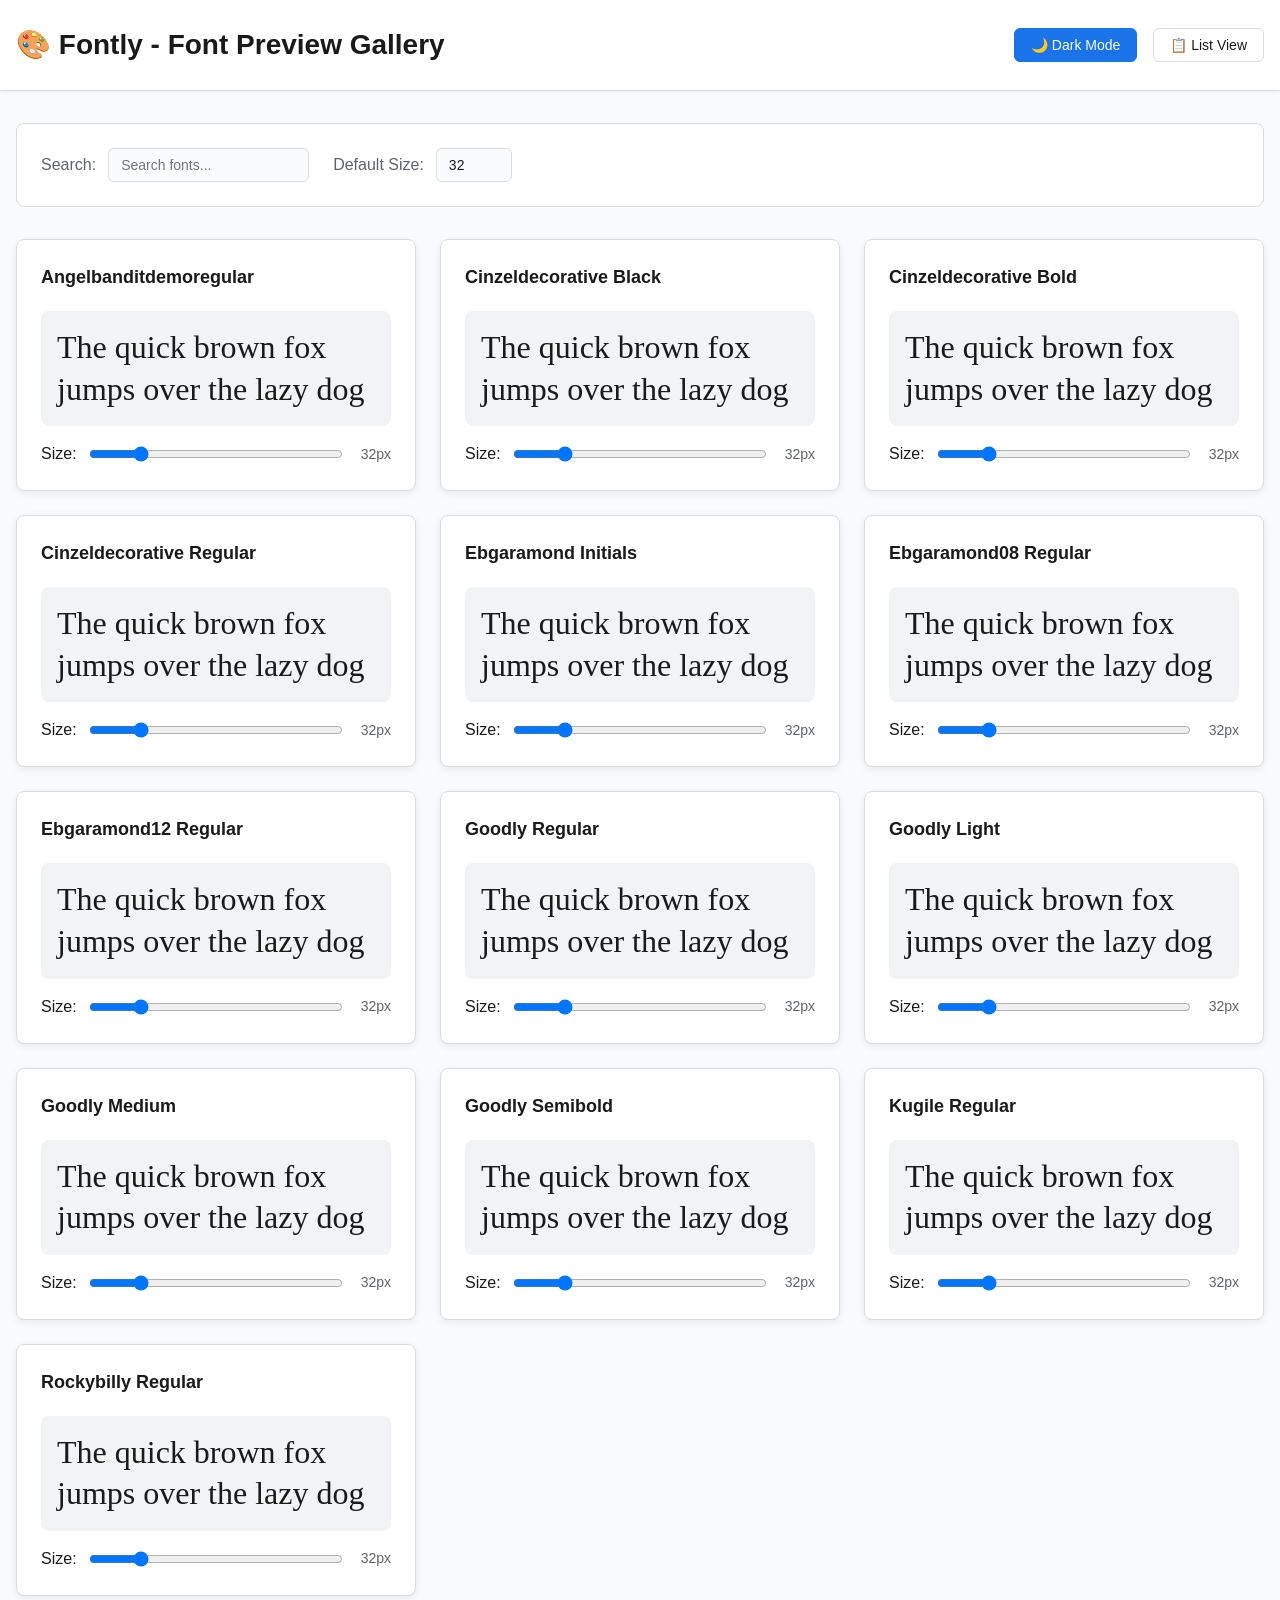
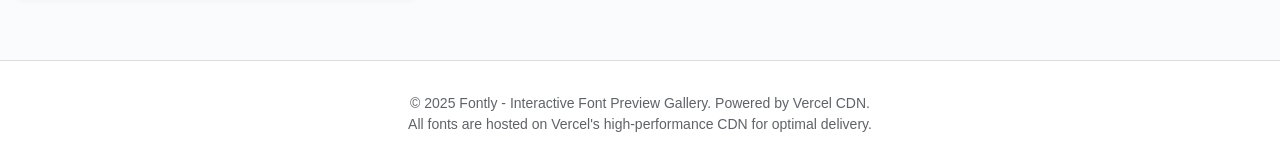
==== public/index.html @ 540f6366 "Add Progressive Web App (PWA) with font preview gallery" ====
<!DOCTYPE html>
<html lang="en">
<head>
    <meta charset="UTF-8">
    <meta name="viewport" content="width=device-width, initial-scale=1.0">
    <title>Font Preview Gallery - 34 Premium Fonts</title>
    <meta name="description" content="Interactive web font preview gallery showcasing 34 premium fonts with live customization and CSS copy functionality.">
    <meta name="theme-color" content="#1a73e8">
    <link rel="manifest" href="/manifest.json">
    <link rel="icon" href="data:image/svg+xml,<svg xmlns='http://www.w3.org/2000/svg' viewBox='0 0 192 192'><rect fill='%231a73e8' width='192' height='192'/><text x='50%' y='50%' font-size='96' font-weight='bold' fill='white' text-anchor='middle' dominant-baseline='central'>F</text></svg>">
    
    <!-- Preconnect to font domain -->
    <link rel="preconnect" href="https://fontly-virid.vercel.app" crossorigin>
    
    <style>
        /* ==================== CSS VARIABLES & THEME ==================== */
        :root {
            --bg-primary: #fafbfc;
            --bg-secondary: #ffffff;
            --bg-tertiary: #f1f3f4;
            --text-primary: #1a1a1a;
            --text-secondary: #5f6368;
            --text-muted: #80868b;
            --border-color: #dadce0;
            --accent-color: #1a73e8;
            --accent-hover: #1557b0;
            --shadow-color: rgba(0, 0, 0, 0.08);
            --card-shadow: 0 2px 8px var(--shadow-color);
            --focus-ring: 0 0 0 3px rgba(26, 115, 232, 0.15);
            --transition: all 0.2s cubic-bezier(0.4, 0, 0.2, 1);
        }

        [data-theme="dark"] {
            --bg-primary: #121212;
            --bg-secondary: #1e1e1e;
            --bg-tertiary: #2d2d2d;
            --text-primary: #e8eaed;
            --text-secondary: #9aa0a6;
            --text-muted: #9aa0a6;
            --border-color: #3c4043;
            --accent-color: #8ab4f8;
            --accent-hover: #aecbfa;
            --shadow-color: rgba(0, 0, 0, 0.35);
            --card-shadow: 0 2px 12px var(--shadow-color);
            --focus-ring: 0 0 0 3px rgba(138, 180, 248, 0.2);
        }

        /* ==================== RESET & BASE STYLES ==================== */
        *, *::before, *::after {
            box-sizing: border-box;
            margin: 0;
            padding: 0;
        }

        body {
            font-family: -apple-system, BlinkMacSystemFont, "Segoe UI", Roboto, Oxygen, Ubuntu, Cantarell, sans-serif;
            background-color: var(--bg-primary);
            color: var(--text-primary);
            line-height: 1.5;
            transition: var(--transition);
            -webkit-font-smoothing: antialiased;
            -moz-osx-font-smoothing: grayscale;
        }

        /* ==================== FONT FACE DEFINITIONS ==================== */
        @font-face {
            font-family: "Angelbanditdemoregular";
            src: url("https://fontly-virid.vercel.app/fonts/ttf/AngelBanditDemoRegular.ttf") format("truetype");
            font-weight: normal;
            font-style: normal;
            font-display: swap;
        }

        @font-face {
            font-family: "Cinzeldecorative Black";
            src: url("https://fontly-virid.vercel.app/fonts/otf/CinzelDecorative-Black.otf") format("opentype");
            font-weight: normal;
            font-style: normal;
            font-display: swap;
        }

        @font-face {
            font-family: "Cinzeldecorative Bold";
            src: url("https://fontly-virid.vercel.app/fonts/otf/CinzelDecorative-Bold.otf") format("opentype"), url("https://fontly-virid.vercel.app/fonts/ttf/CinzelDecorative-Bold.ttf") format("truetype");
            font-weight: normal;
            font-style: normal;
            font-display: swap;
        }

        @font-face {
            font-family: "Cinzeldecorative Regular";
            src: url("https://fontly-virid.vercel.app/fonts/otf/CinzelDecorative-Regular.otf") format("opentype"), url("https://fontly-virid.vercel.app/fonts/ttf/CinzelDecorative-Regular.ttf") format("truetype");
            font-weight: normal;
            font-style: normal;
            font-display: swap;
        }

        @font-face {
            font-family: "Ebgaramond Initials";
            src: url("https://fontly-virid.vercel.app/fonts/ttf/EBGaramond-Initials.ttf") format("truetype");
            font-weight: normal;
            font-style: normal;
            font-display: swap;
        }

        @font-face {
            font-family: "Ebgaramond08 Regular";
            src: url("https://fontly-virid.vercel.app/fonts/ttf/EBGaramond08-Regular.ttf") format("truetype");
            font-weight: normal;
            font-style: normal;
            font-display: swap;
        }

        @font-face {
            font-family: "Ebgaramond12 Regular";
            src: url("https://fontly-virid.vercel.app/fonts/ttf/EBGaramond12-Regular.ttf") format("truetype");
            font-weight: normal;
            font-style: normal;
            font-display: swap;
        }

        @font-face {
            font-family: "Goodly Regular";
            src: url("https://fontly-virid.vercel.app/fonts/otf/goodly-regular.otf") format("opentype");
            font-weight: normal;
            font-style: normal;
            font-display: swap;
        }

        @font-face {
            font-family: "Goodly Light";
            src: url("https://fontly-virid.vercel.app/fonts/otf/goodly-light.otf") format("opentype");
            font-weight: normal;
            font-style: normal;
            font-display: swap;
        }

        @font-face {
            font-family: "Goodly Medium";
            src: url("https://fontly-virid.vercel.app/fonts/otf/goodly-medium.otf") format("opentype");
            font-weight: normal;
            font-style: normal;
            font-display: swap;
        }

        @font-face {
            font-family: "Goodly Semibold";
            src: url("https://fontly-virid.vercel.app/fonts/otf/goodly-semibold.otf") format("opentype");
            font-weight: normal;
            font-style: normal;
            font-display: swap;
        }

        @font-face {
            font-family: "Kugile Regular";
            src: url("https://fontly-virid.vercel.app/fonts/ttf/kugile.regular.ttf") format("truetype");
            font-weight: normal;
            font-style: normal;
            font-display: swap;
        }

        @font-face {
            font-family: "Rockybilly Regular";
            src: url("https://fontly-virid.vercel.app/fonts/ttf/rockybilly.regular.ttf") format("truetype");
            font-weight: normal;
            font-style: normal;
            font-display: swap;
        }

        /* ==================== LAYOUT & CONTAINER ==================== */
        .container {
            max-width: 1400px;
            margin: 0 auto;
            padding: 0 1rem;
        }

        header {
            background: var(--bg-secondary);
            border-bottom: 1px solid var(--border-color);
            padding: 1.5rem 0;
            position: sticky;
            top: 0;
            z-index: 100;
            box-shadow: 0 1px 3px var(--shadow-color);
        }

        .header-content {
            display: flex;
            justify-content: space-between;
            align-items: center;
            flex-wrap: wrap;
            gap: 1rem;
        }

        h1 {
            font-size: 1.75rem;
            font-weight: 700;
            color: var(--text-primary);
            margin: 0;
        }

        .header-controls {
            display: flex;
            gap: 1rem;
            align-items: center;
        }

        /* ==================== BUTTONS ==================== */
        button {
            padding: 0.5rem 1rem;
            border: 1px solid var(--border-color);
            border-radius: 6px;
            background: var(--bg-secondary);
            color: var(--text-primary);
            cursor: pointer;
            font-size: 0.875rem;
            font-weight: 500;
            transition: var(--transition);
            display: flex;
            align-items: center;
            gap: 0.5rem;
        }

        button:hover {
            background: var(--bg-tertiary);
            border-color: var(--accent-color);
            color: var(--accent-color);
        }

        button:active {
            transform: scale(0.98);
        }

        button:focus-visible {
            outline: var(--focus-ring);
        }

        .btn-primary {
            background: var(--accent-color);
            color: white;
            border-color: var(--accent-color);
        }

        .btn-primary:hover {
            background: var(--accent-hover);
            border-color: var(--accent-hover);
            color: white;
        }

        /* ==================== CONTROLS SECTION ==================== */
        .controls {
            background: var(--bg-secondary);
            border: 1px solid var(--border-color);
            border-radius: 8px;
            padding: 1.5rem;
            margin: 2rem 0;
            display: flex;
            gap: 1.5rem;
            flex-wrap: wrap;
            align-items: center;
        }

        .control-group {
            display: flex;
            align-items: center;
            gap: 0.75rem;
        }

        .control-group label {
            font-weight: 500;
            color: var(--text-secondary);
            white-space: nowrap;
        }

        input[type="text"],
        input[type="number"],
        select {
            padding: 0.5rem 0.75rem;
            border: 1px solid var(--border-color);
            border-radius: 6px;
            background: var(--bg-primary);
            color: var(--text-primary);
            font-size: 0.875rem;
            transition: var(--transition);
        }

        input[type="text"]:focus,
        input[type="number"]:focus,
        select:focus {
            outline: none;
            border-color: var(--accent-color);
            box-shadow: var(--focus-ring);
        }

        /* ==================== GRID & CARDS ==================== */
        .fonts-grid {
            display: grid;
            grid-template-columns: repeat(auto-fill, minmax(300px, 1fr));
            gap: 1.5rem;
            margin: 2rem 0;
        }

        .fonts-grid.list-view {
            grid-template-columns: 1fr;
        }

        .font-card {
            background: var(--bg-secondary);
            border: 1px solid var(--border-color);
            border-radius: 8px;
            padding: 1.5rem;
            transition: var(--transition);
            box-shadow: var(--card-shadow);
        }

        .font-card:hover {
            transform: translateY(-4px);
            box-shadow: 0 8px 24px var(--shadow-color);
        }

        .font-header {
            display: flex;
            justify-content: space-between;
            align-items: flex-start;
            margin-bottom: 1rem;
        }

        .font-name {
            font-size: 1.125rem;
            font-weight: 600;
            color: var(--text-primary);
            margin-bottom: 0.25rem;
        }

        .font-preview {
            min-height: 100px;
            padding: 1rem;
            background: var(--bg-tertiary);
            border-radius: 8px;
            margin: 1rem 0;
            font-size: 2rem;
            line-height: 1.3;
            color: var(--text-primary);
            word-break: break-word;
        }

        .font-controls {
            display: flex;
            gap: 1rem;
            align-items: center;
            flex-wrap: wrap;
            margin-top: 1rem;
        }

        .slider-group {
            flex: 1;
            min-width: 150px;
            display: flex;
            align-items: center;
            gap: 0.75rem;
        }

        input[type="range"] {
            flex: 1;
            min-width: 80px;
            cursor: pointer;
        }

        .font-size-value {
            font-size: 0.875rem;
            font-weight: 500;
            color: var(--text-secondary);
            width: 36px;
            text-align: right;
        }

        /* ==================== FOOTER ==================== */
        footer {
            background: var(--bg-secondary);
            border-top: 1px solid var(--border-color);
            padding: 2rem 0;
            margin-top: 4rem;
            text-align: center;
            color: var(--text-secondary);
            font-size: 0.875rem;
        }

        /* ==================== RESPONSIVE ==================== */
        @media (max-width: 768px) {
            h1 {
                font-size: 1.5rem;
            }

            .controls {
                flex-direction: column;
                align-items: stretch;
            }

            .control-group {
                flex-direction: column;
                align-items: stretch;
            }

            input[type="text"],
            select {
                width: 100%;
            }

            .fonts-grid {
                grid-template-columns: 1fr;
            }

            .font-preview {
                font-size: 1.5rem;
            }
        }

        /* ==================== ANIMATIONS ==================== */
        @keyframes fadeIn {
            from {
                opacity: 0;
                transform: translateY(10px);
            }
            to {
                opacity: 1;
                transform: translateY(0);
            }
        }

        .font-card {
            animation: fadeIn 0.3s ease-out;
        }

        /* ==================== ACCESSIBILITY ==================== */
        @media (prefers-reduced-motion: reduce) {
            * {
                animation-duration: 0.01ms !important;
                animation-iteration-count: 1 !important;
                transition-duration: 0.01ms !important;
            }
        }

        @media (prefers-color-scheme: dark) {
            html {
                color-scheme: dark;
            }
        }
    </style>
</head>
<body>
    <header>
        <div class="container">
            <div class="header-content">
                <h1>🎨 Fontly - Font Preview Gallery</h1>
                <div class="header-controls">
                    <button id="themeToggle" class="btn-primary">🌙 Dark Mode</button>
                    <button id="viewToggle">📋 List View</button>
                </div>
            </div>
        </div>
    </header>

    <main class="container">
        <div class="controls">
            <div class="control-group">
                <label for="searchInput">Search:</label>
                <input type="text" id="searchInput" placeholder="Search fonts...">
            </div>
            <div class="control-group">
                <label for="sizeInput">Default Size:</label>
                <input type="number" id="sizeInput" min="12" max="120" value="32">
            </div>
        </div>

        <div class="fonts-grid" id="fontsGrid"></div>
    </main>

    <footer>
        <p>&copy; 2025 Fontly - Interactive Font Preview Gallery. Powered by Vercel CDN.</p>
        <p>All fonts are hosted on Vercel's high-performance CDN for optimal delivery.</p>
    </footer>

    <script>
        // Font data
        const fonts = [
            { name: "Angelbanditdemoregular", family: "Angelbanditdemoregular" },
            { name: "Cinzeldecorative Black", family: "Cinzeldecorative Black" },
            { name: "Cinzeldecorative Bold", family: "Cinzeldecorative Bold" },
            { name: "Cinzeldecorative Regular", family: "Cinzeldecorative Regular" },
            { name: "Ebgaramond Initials", family: "Ebgaramond Initials" },
            { name: "Ebgaramond08 Regular", family: "Ebgaramond08 Regular" },
            { name: "Ebgaramond12 Regular", family: "Ebgaramond12 Regular" },
            { name: "Goodly Regular", family: "Goodly Regular" },
            { name: "Goodly Light", family: "Goodly Light" },
            { name: "Goodly Medium", family: "Goodly Medium" },
            { name: "Goodly Semibold", family: "Goodly Semibold" },
            { name: "Kugile Regular", family: "Kugile Regular" },
            { name: "Rockybilly Regular", family: "Rockybilly Regular" }
        ];

        // Theme management
        function initTheme() {
            const prefersDark = window.matchMedia('(prefers-color-scheme: dark)').matches;
            const savedTheme = localStorage.getItem('theme') || (prefersDark ? 'dark' : 'light');
            document.documentElement.setAttribute('data-theme', savedTheme);
            updateThemeButton();
        }

        function toggleTheme() {
            const current = document.documentElement.getAttribute('data-theme');
            const newTheme = current === 'dark' ? 'light' : 'dark';
            document.documentElement.setAttribute('data-theme', newTheme);
            localStorage.setItem('theme', newTheme);
            updateThemeButton();
        }

        function updateThemeButton() {
            const isDark = document.documentElement.getAttribute('data-theme') === 'dark';
            document.getElementById('themeToggle').textContent = isDark ? '☀️ Light Mode' : '🌙 Dark Mode';
        }

        // View management
        let isListView = false;
        function toggleView() {
            isListView = !isListView;
            document.getElementById('fontsGrid').classList.toggle('list-view');
            document.getElementById('viewToggle').textContent = isListView ? '🔲 Grid View' : '📋 List View';
        }

        // Render fonts
        function renderFonts(filter = '') {
            const grid = document.getElementById('fontsGrid');
            const defaultSize = document.getElementById('sizeInput').value;
            
            const filtered = fonts.filter(font => 
                font.name.toLowerCase().includes(filter.toLowerCase())
            );

            grid.innerHTML = filtered.map(font => `
                <div class="font-card">
                    <div class="font-header">
                        <div>
                            <h2 class="font-name">${font.name}</h2>
                        </div>
                    </div>
                    <div class="font-preview" style="font-family: '${font.family}'; font-size: ${defaultSize}px;">
                        The quick brown fox jumps over the lazy dog
                    </div>
                    <div class="font-controls">
                        <div class="slider-group">
                            <label>Size:</label>
                            <input type="range" min="12" max="120" value="${defaultSize}" class="font-size-slider" data-font="${font.family}">
                            <span class="font-size-value">${defaultSize}px</span>
                        </div>
                    </div>
                </div>
            `).join('');

            // Add event listeners
            document.querySelectorAll('.font-size-slider').forEach(slider => {
                slider.addEventListener('input', (e) => {
                    const fontFamily = e.target.dataset.font;
                    const size = e.target.value;
                    e.target.nextElementSibling.textContent = size + 'px';
                    document.querySelectorAll(`[style*="font-family: '${fontFamily}'"]`).forEach(el => {
                        el.style.fontSize = size + 'px';
                    });
                });
            });
        }

        // Event listeners
        document.getElementById('themeToggle').addEventListener('click', toggleTheme);
        document.getElementById('viewToggle').addEventListener('click', toggleView);
        document.getElementById('searchInput').addEventListener('input', (e) => {
            renderFonts(e.target.value);
        });
        document.getElementById('sizeInput').addEventListener('change', () => {
            renderFonts(document.getElementById('searchInput').value);
        });

        // Service Worker registration
        if ('serviceWorker' in navigator) {
            navigator.serviceWorker.register('/sw.js').catch(err => {
                console.log('Service Worker registration failed:', err);
            });
        }

        // Initialize
        initTheme();
        renderFonts();
    </script>
</body>
</html>
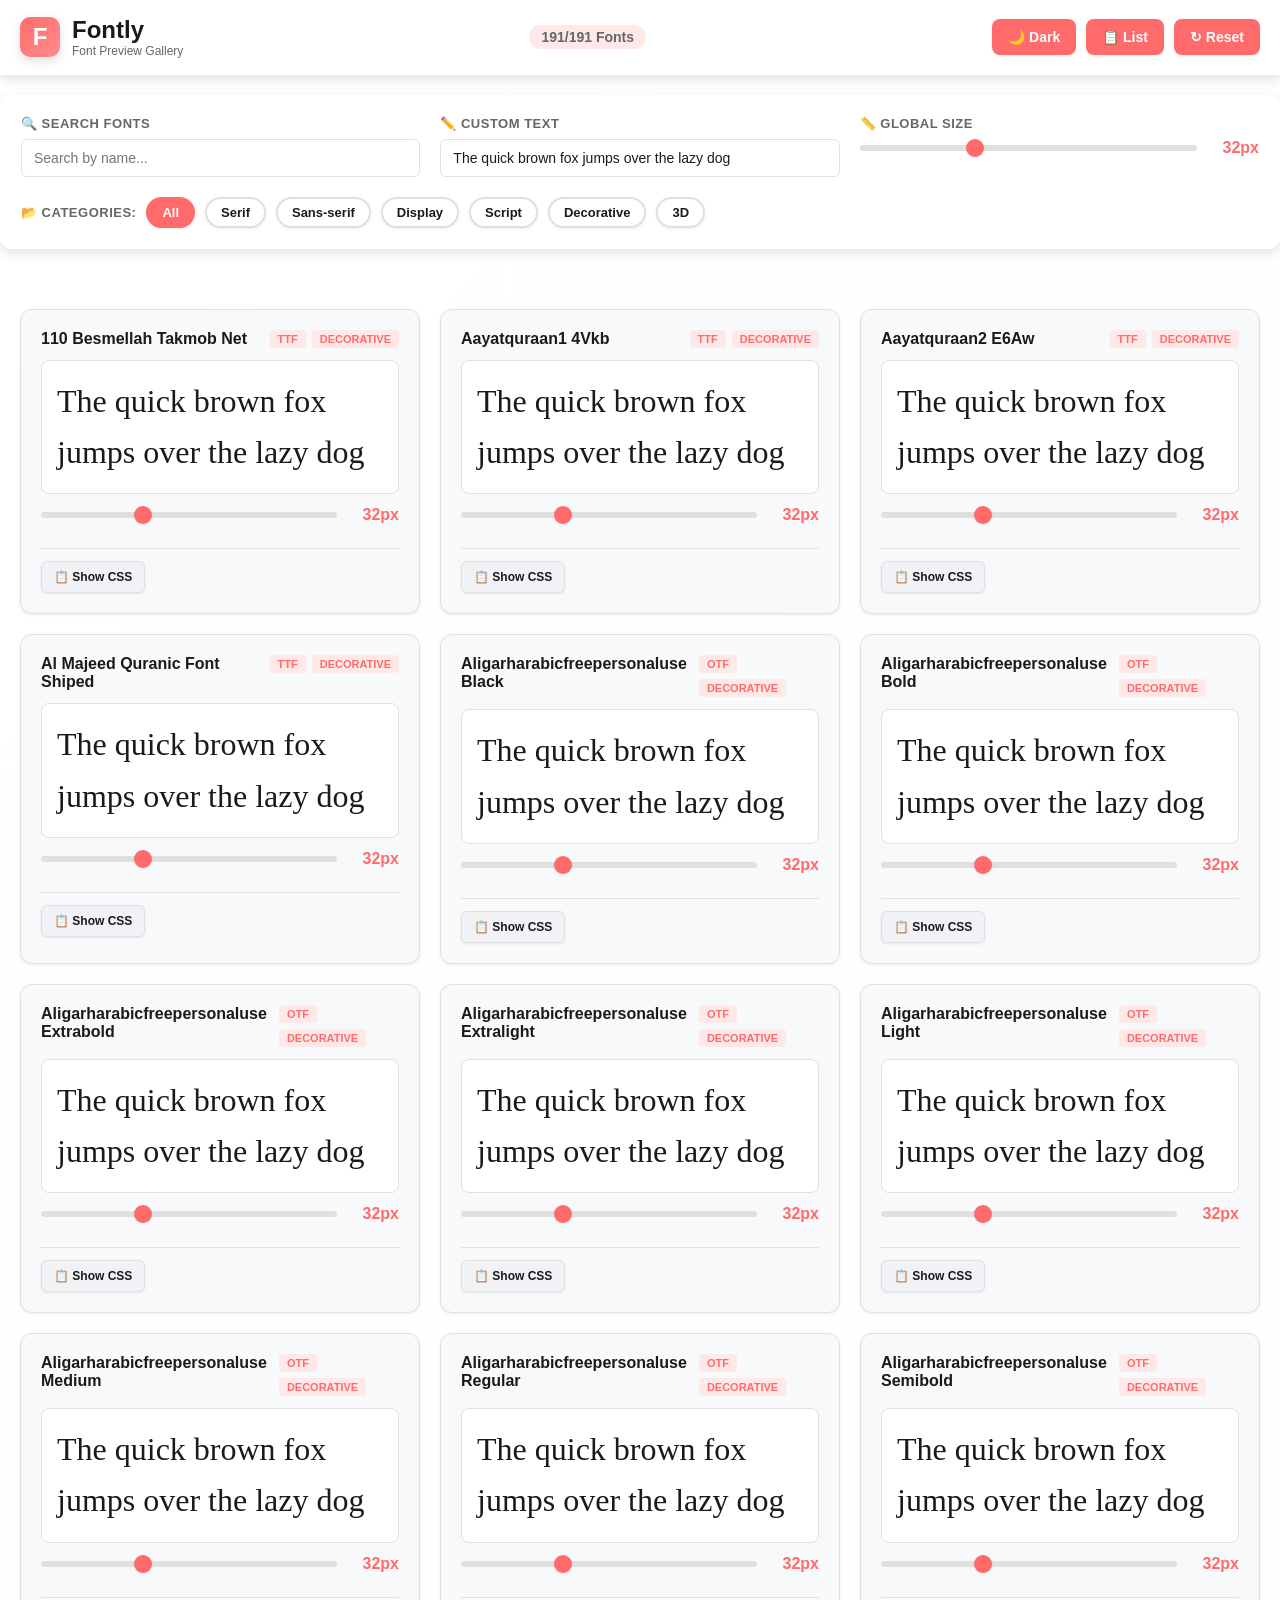
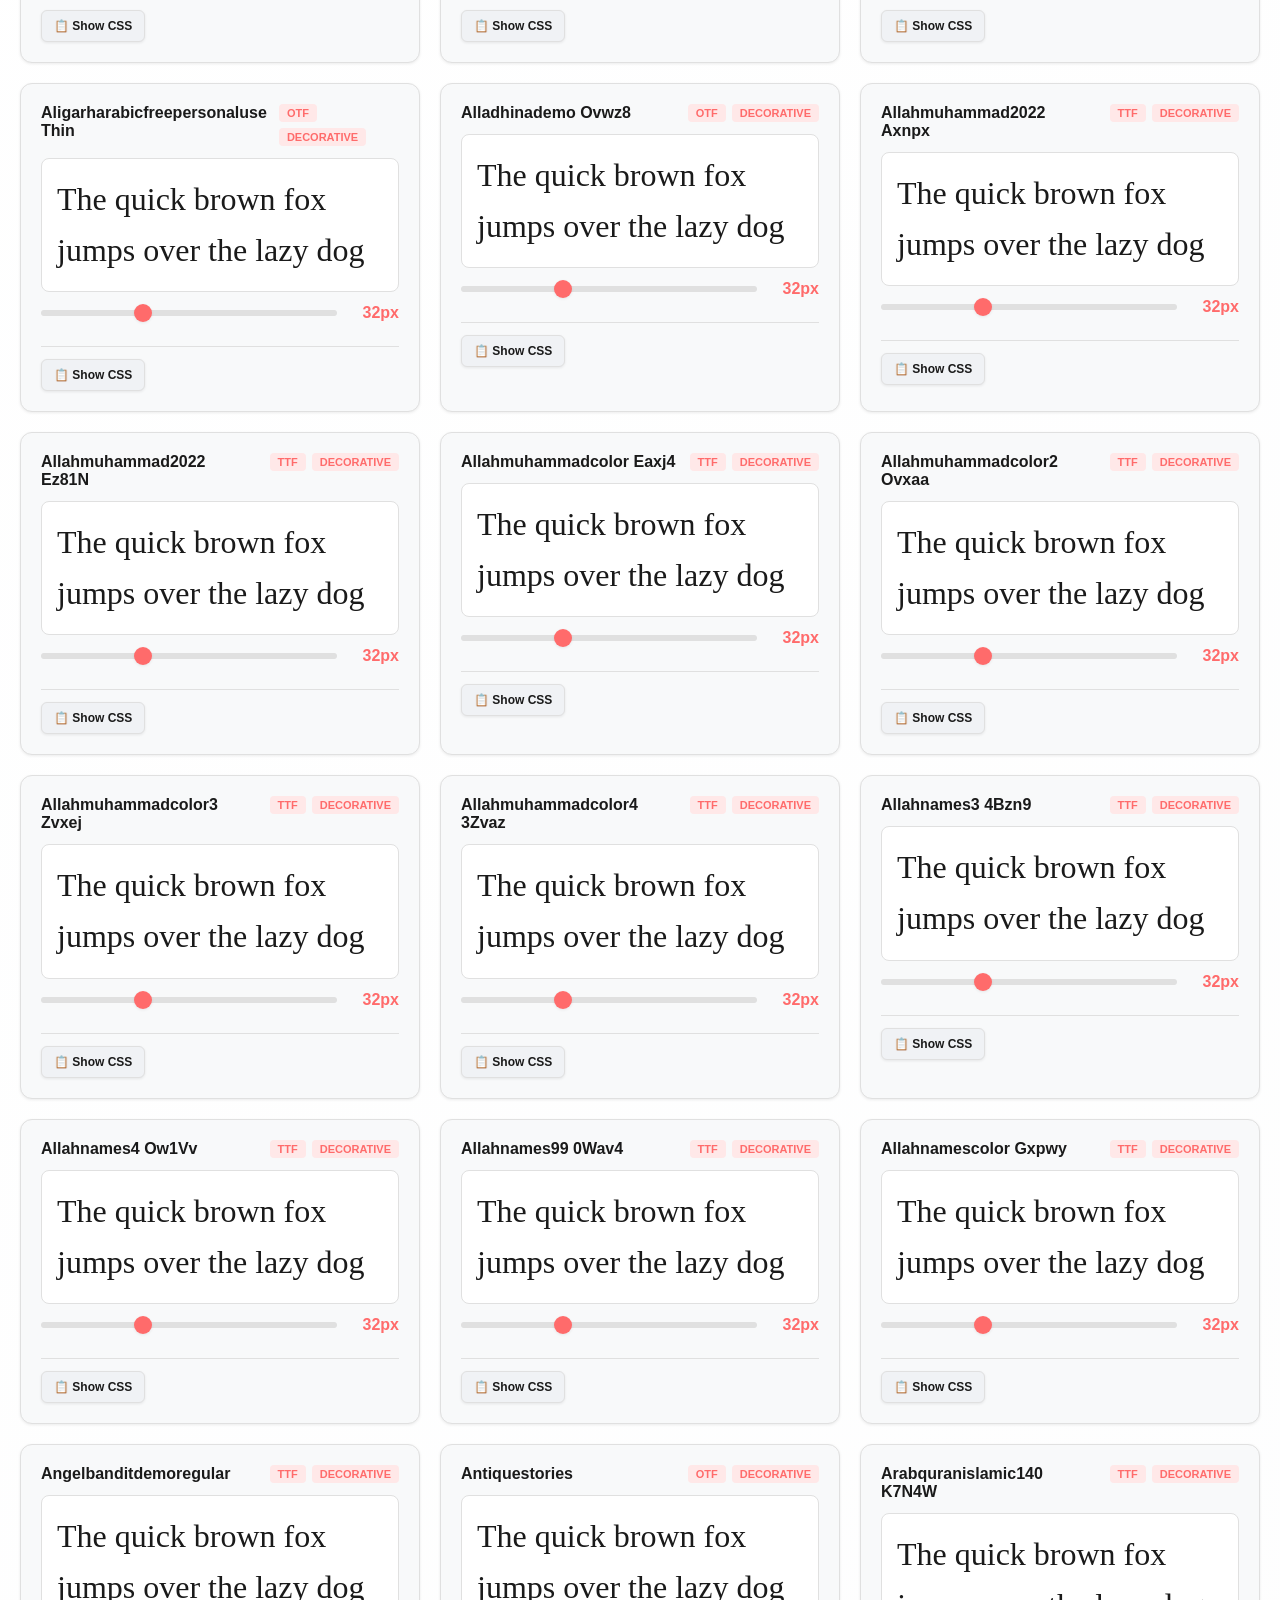
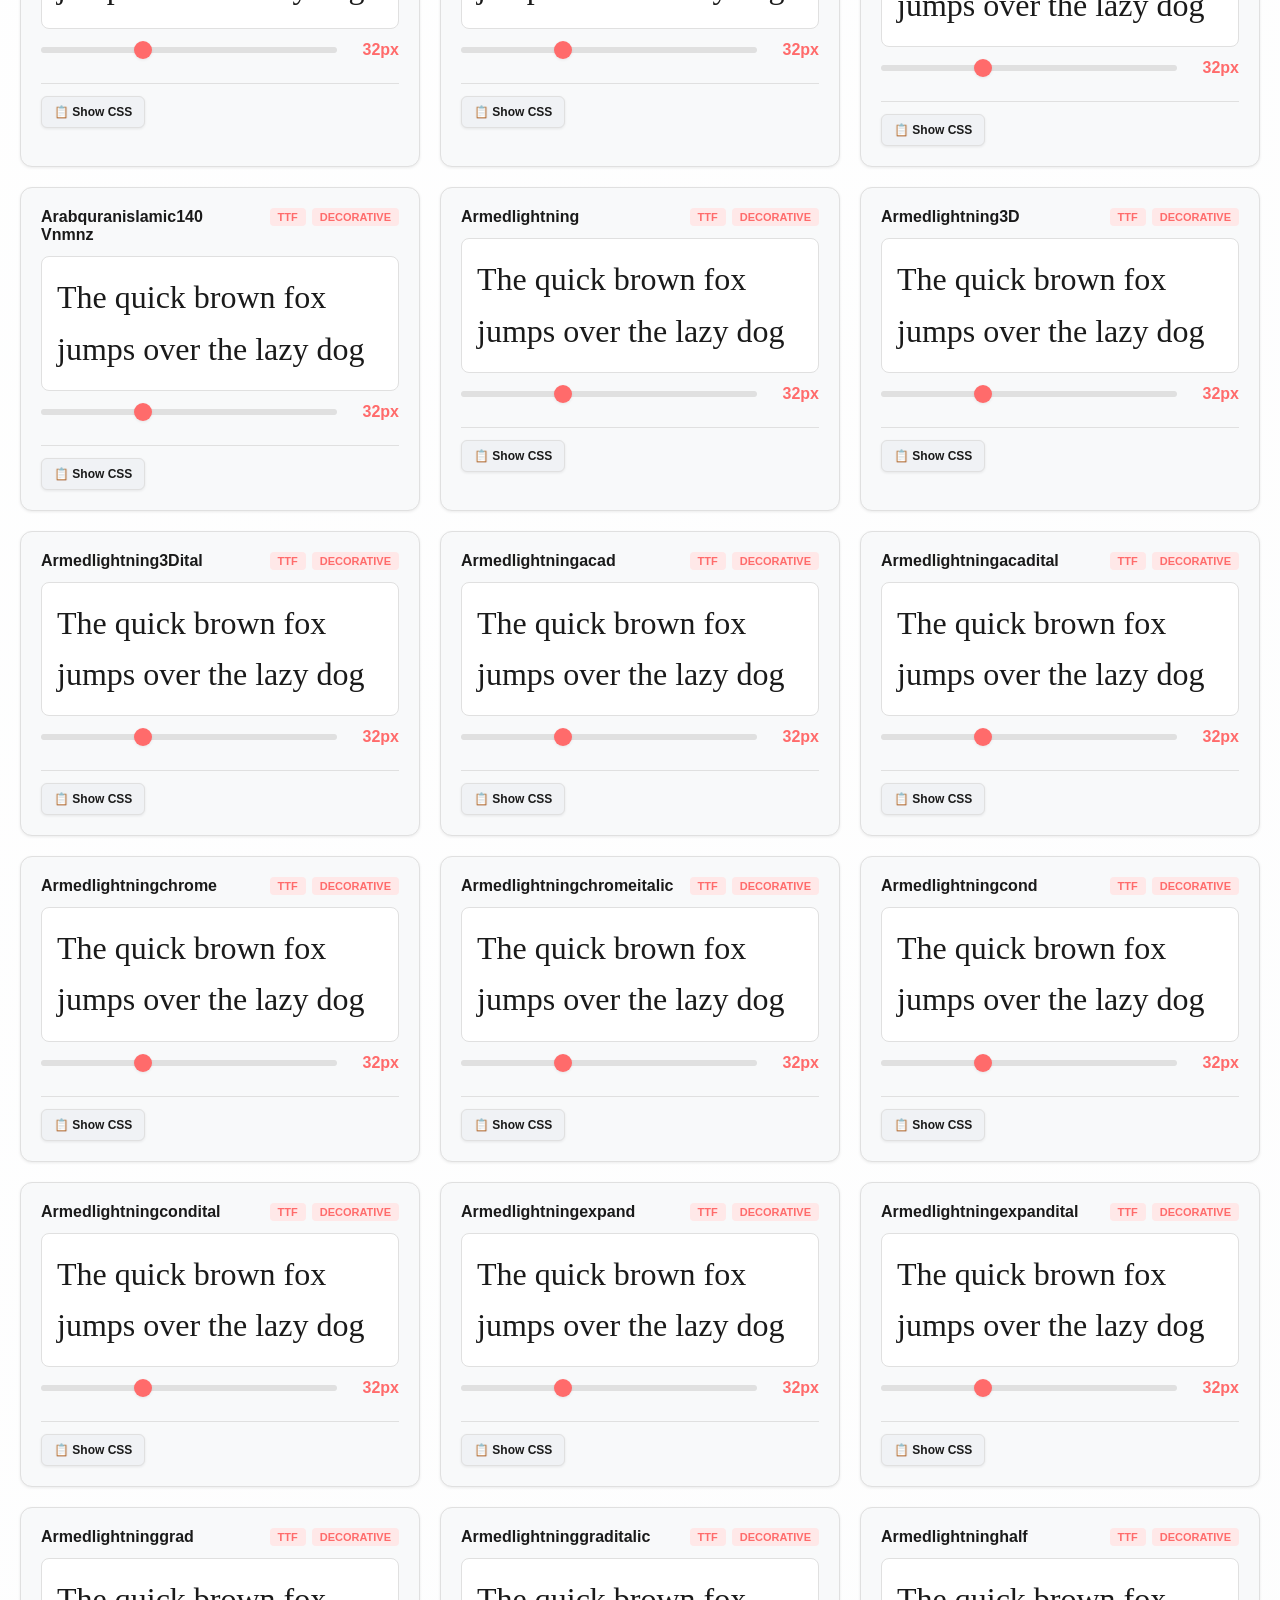
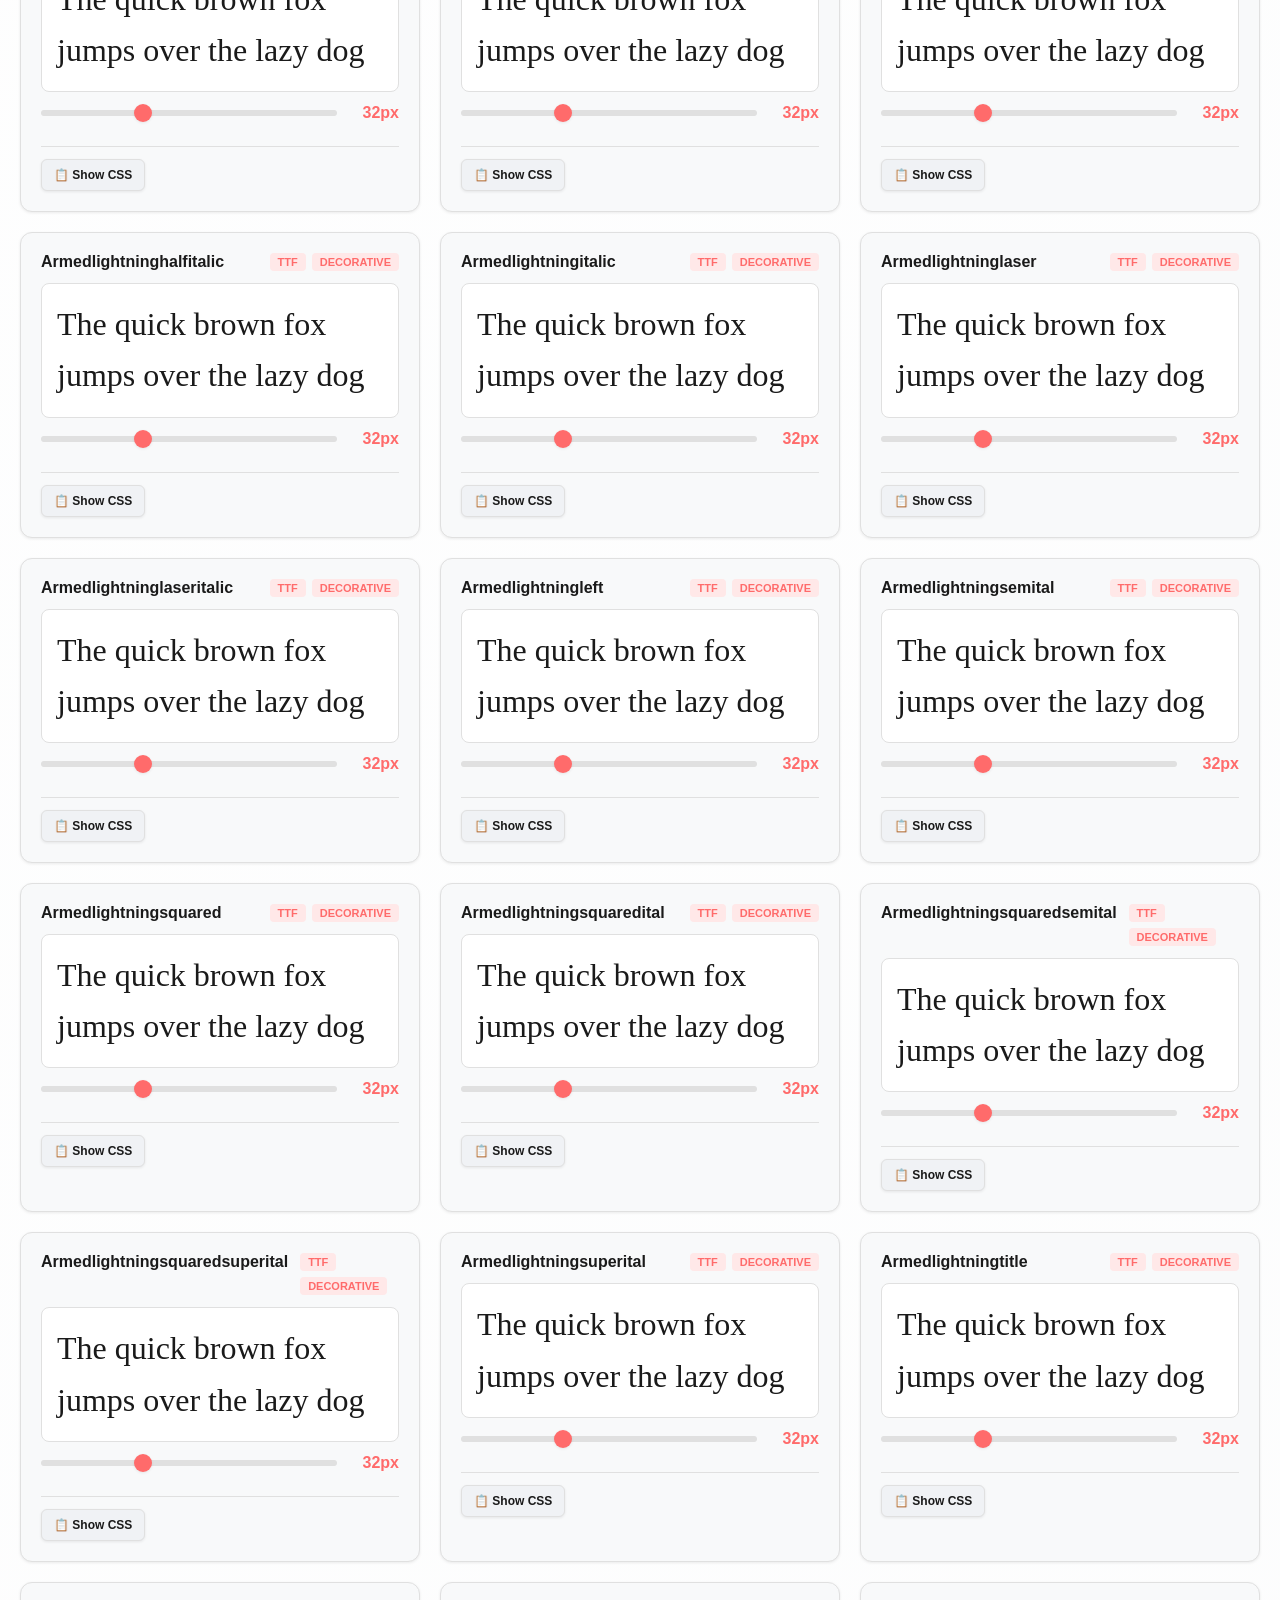
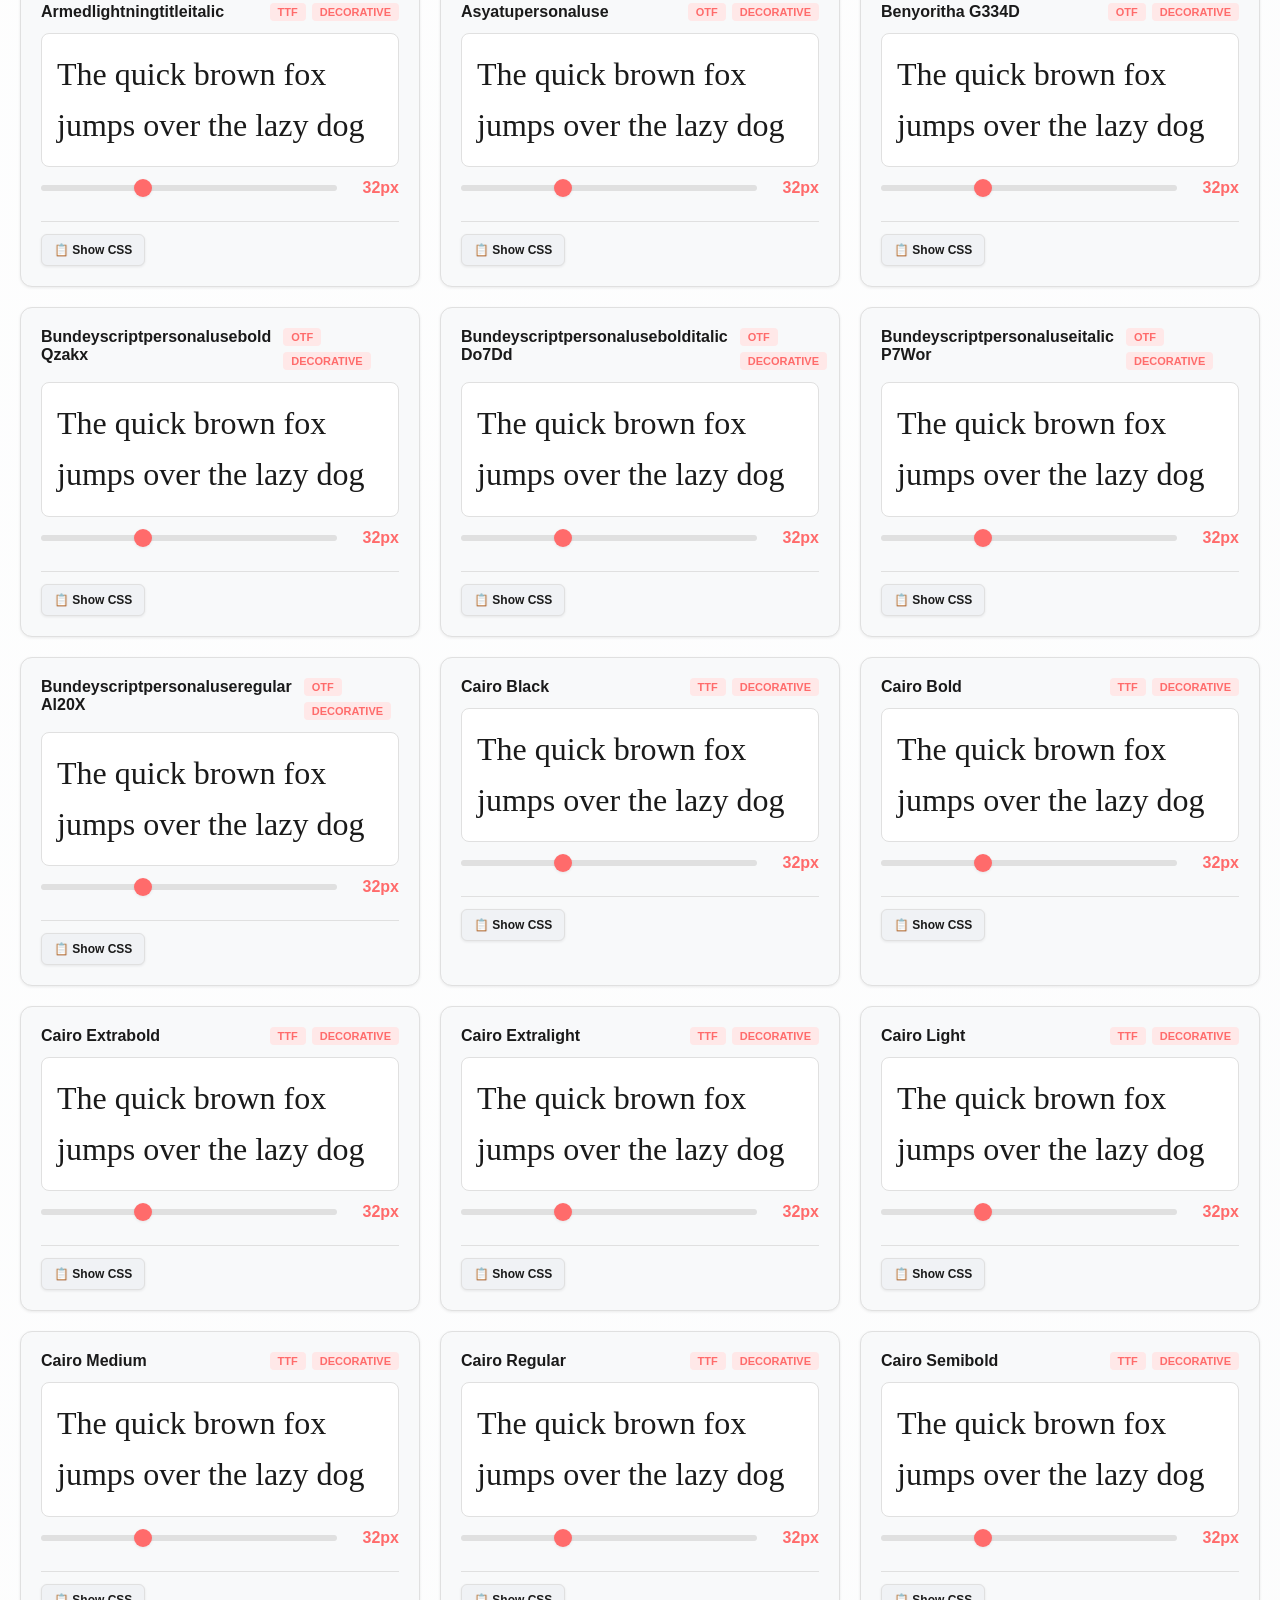
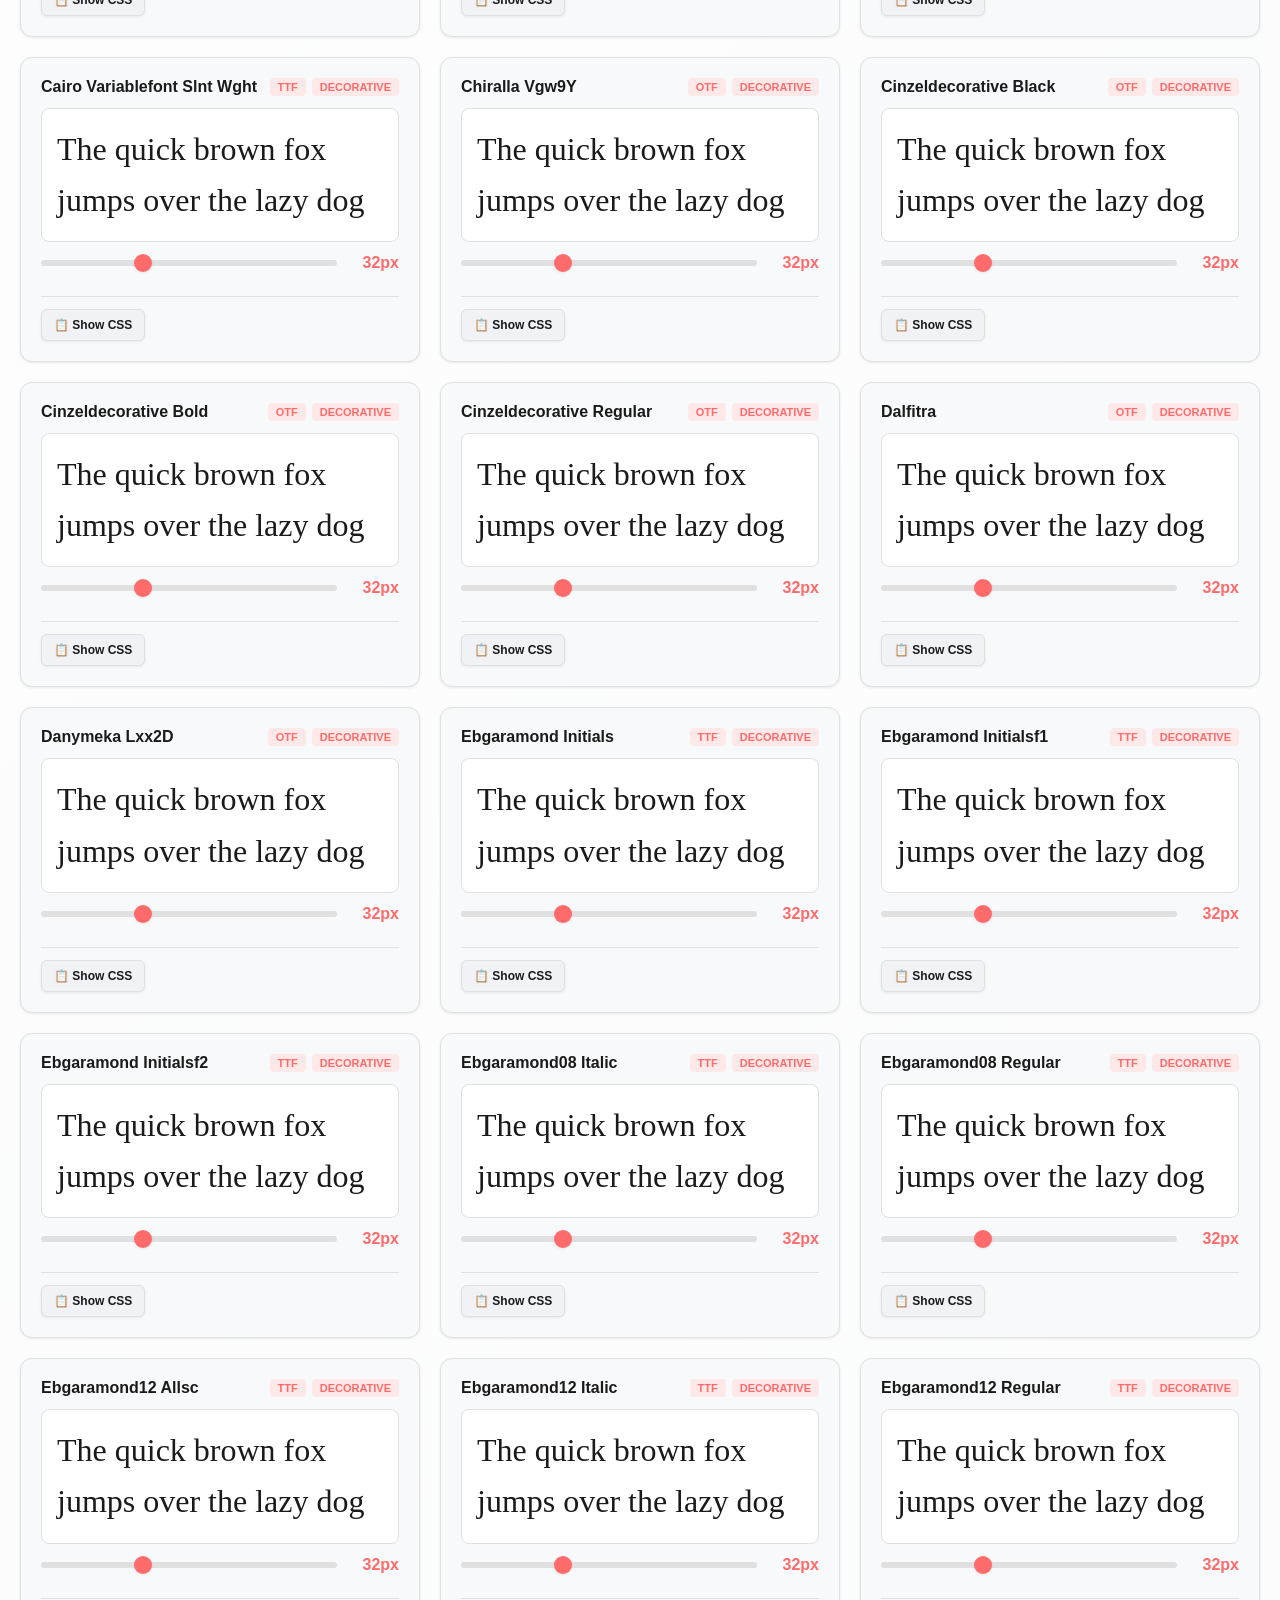
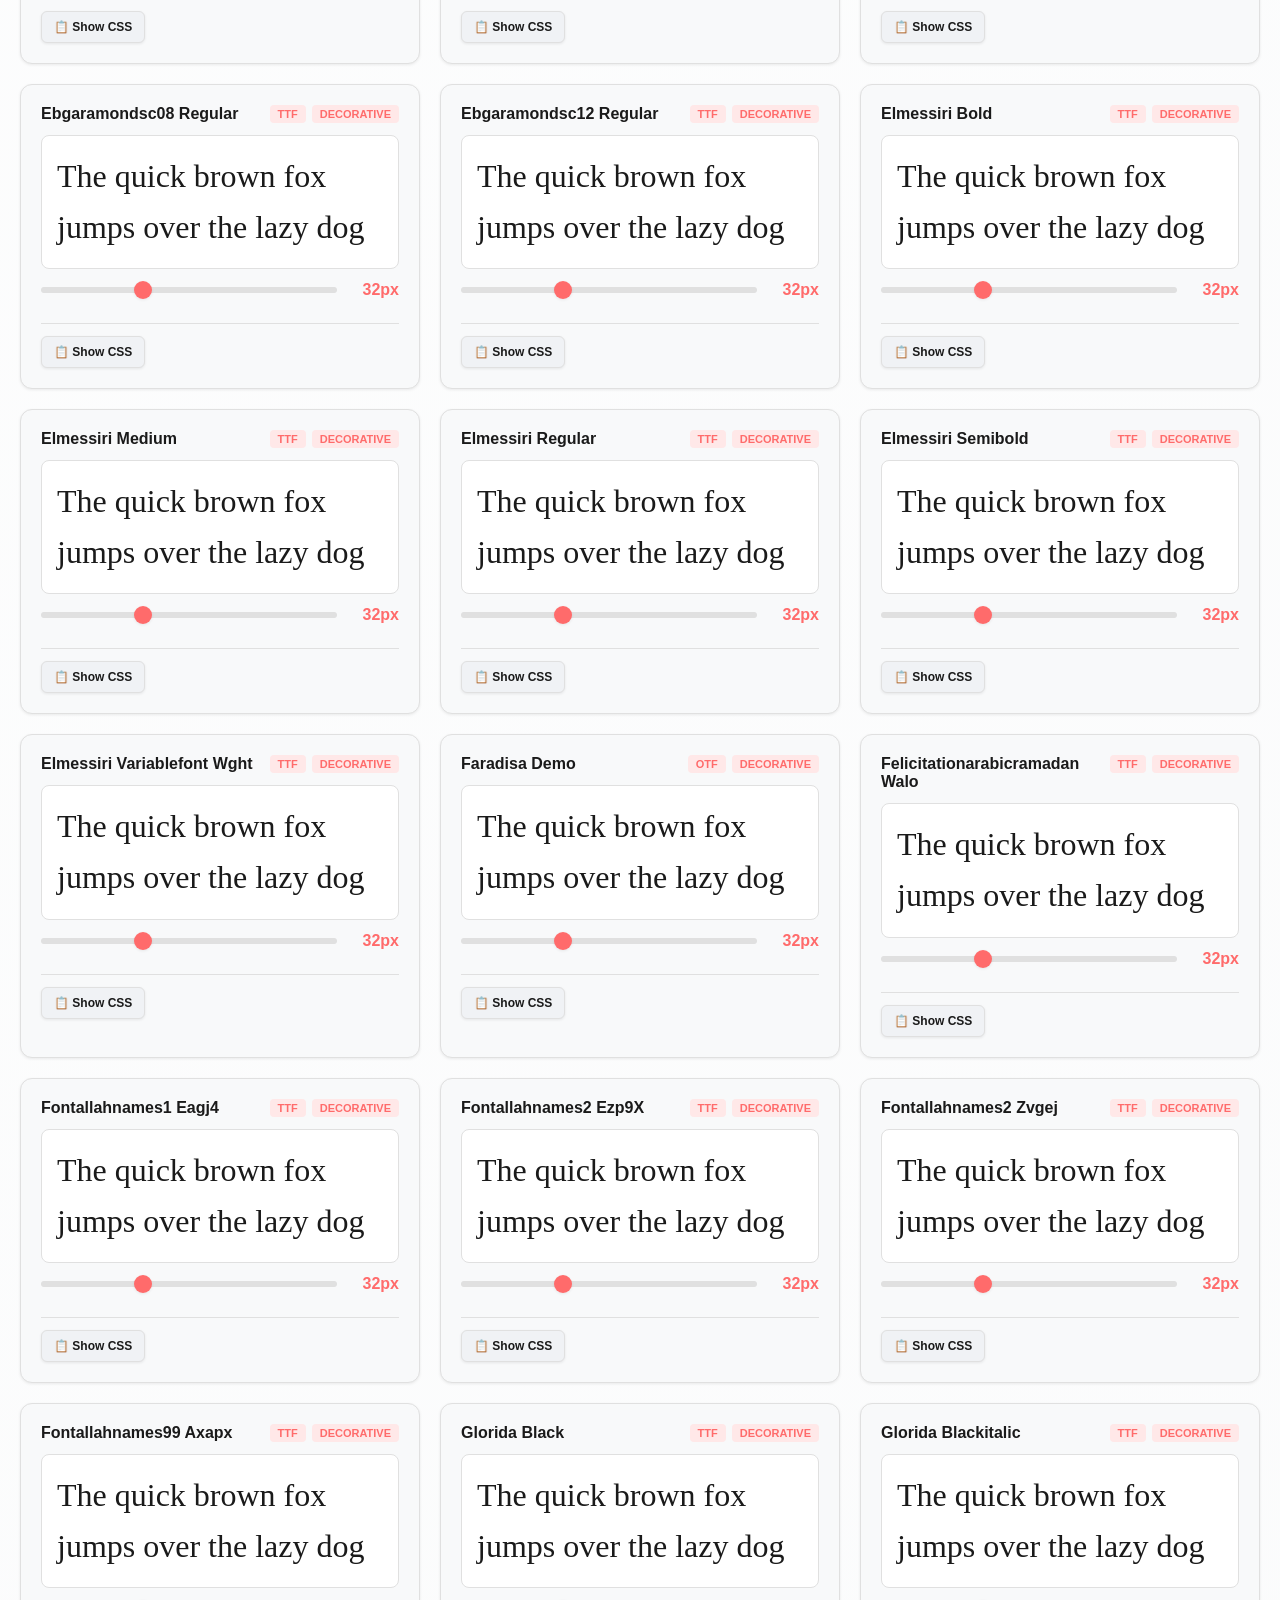
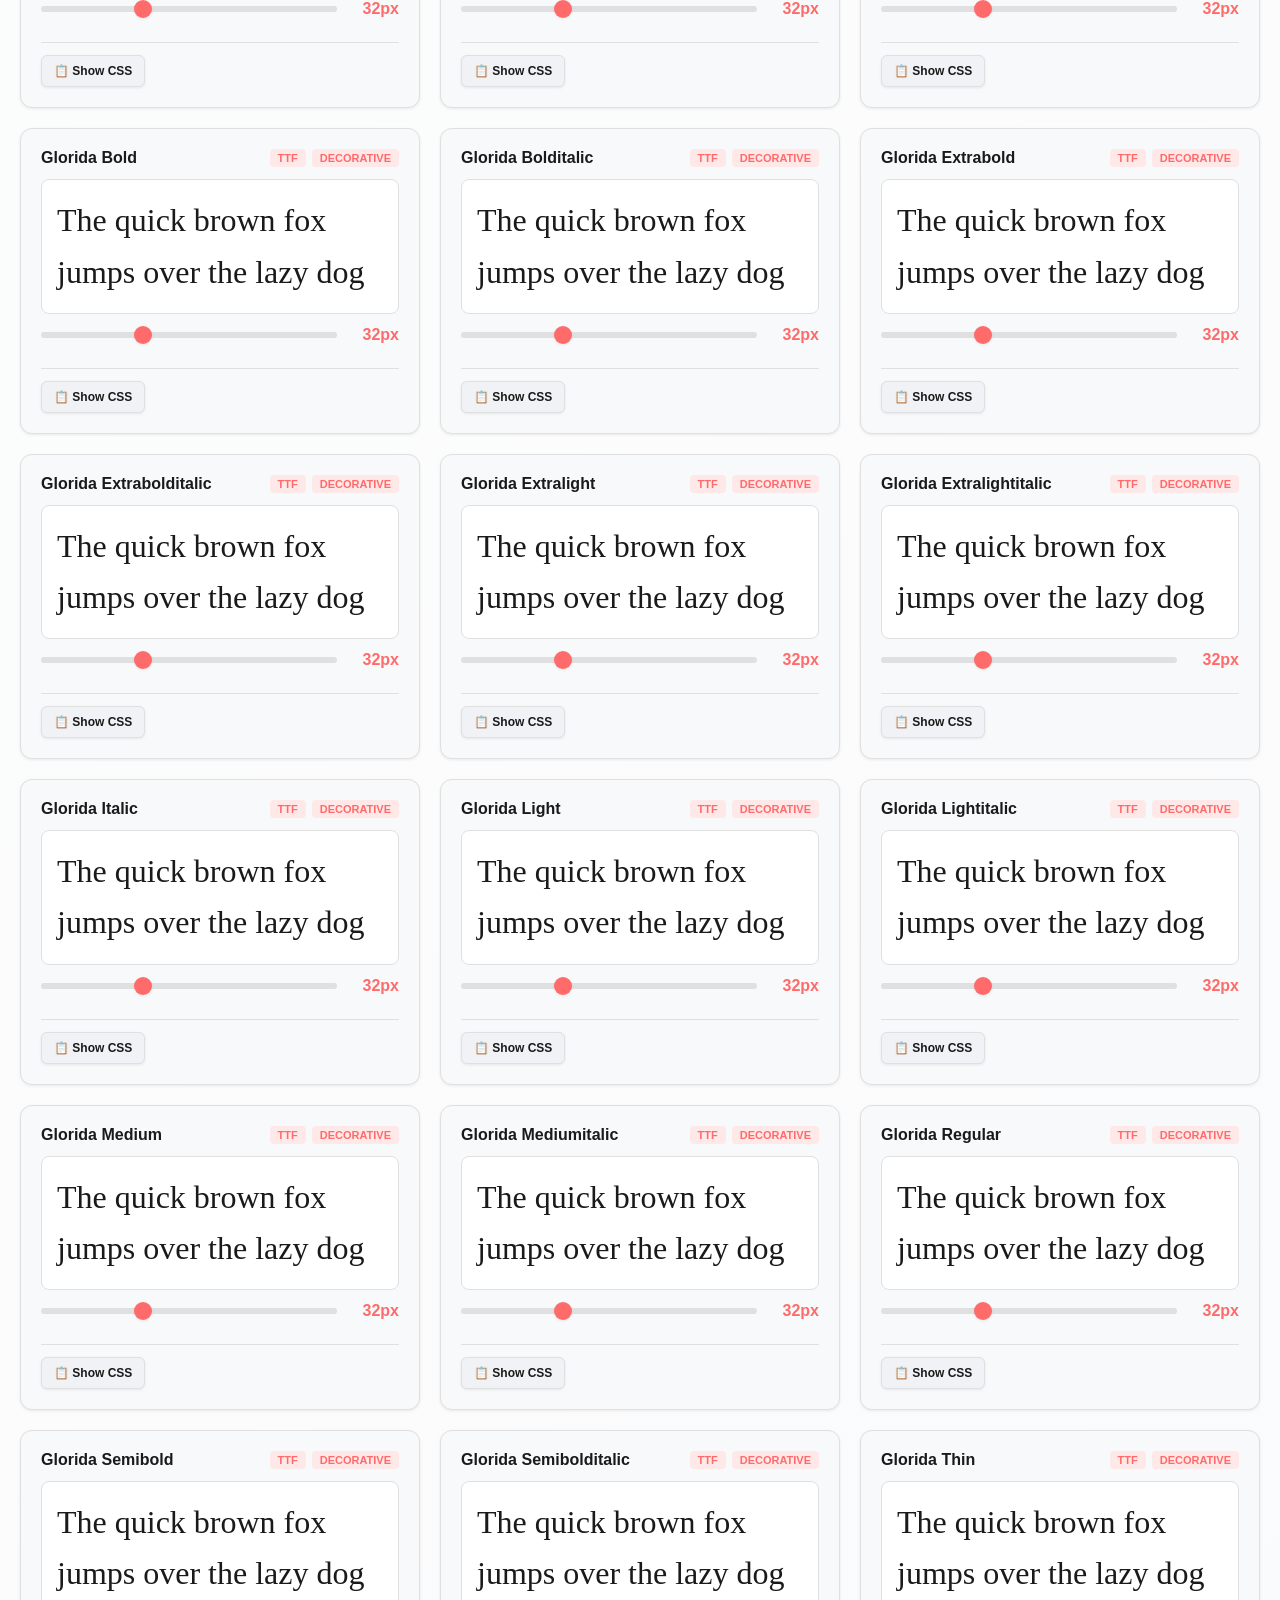
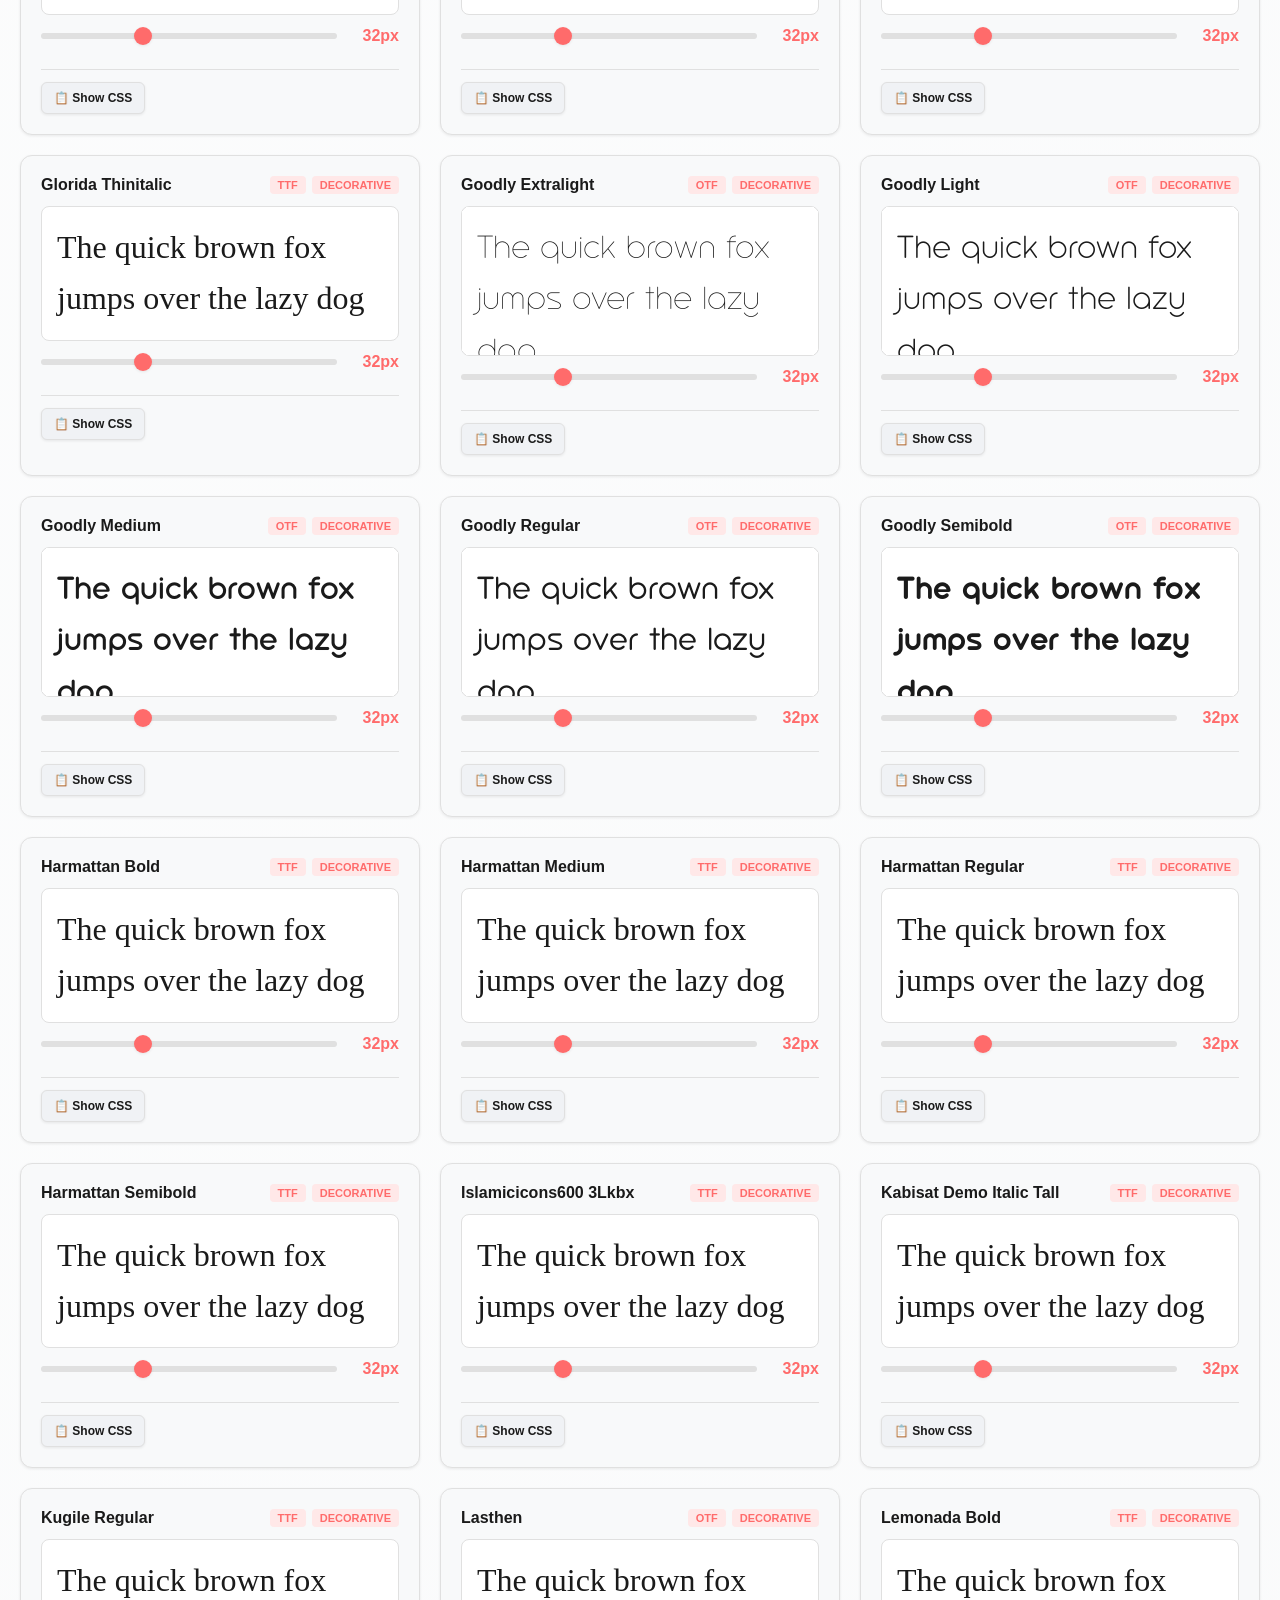
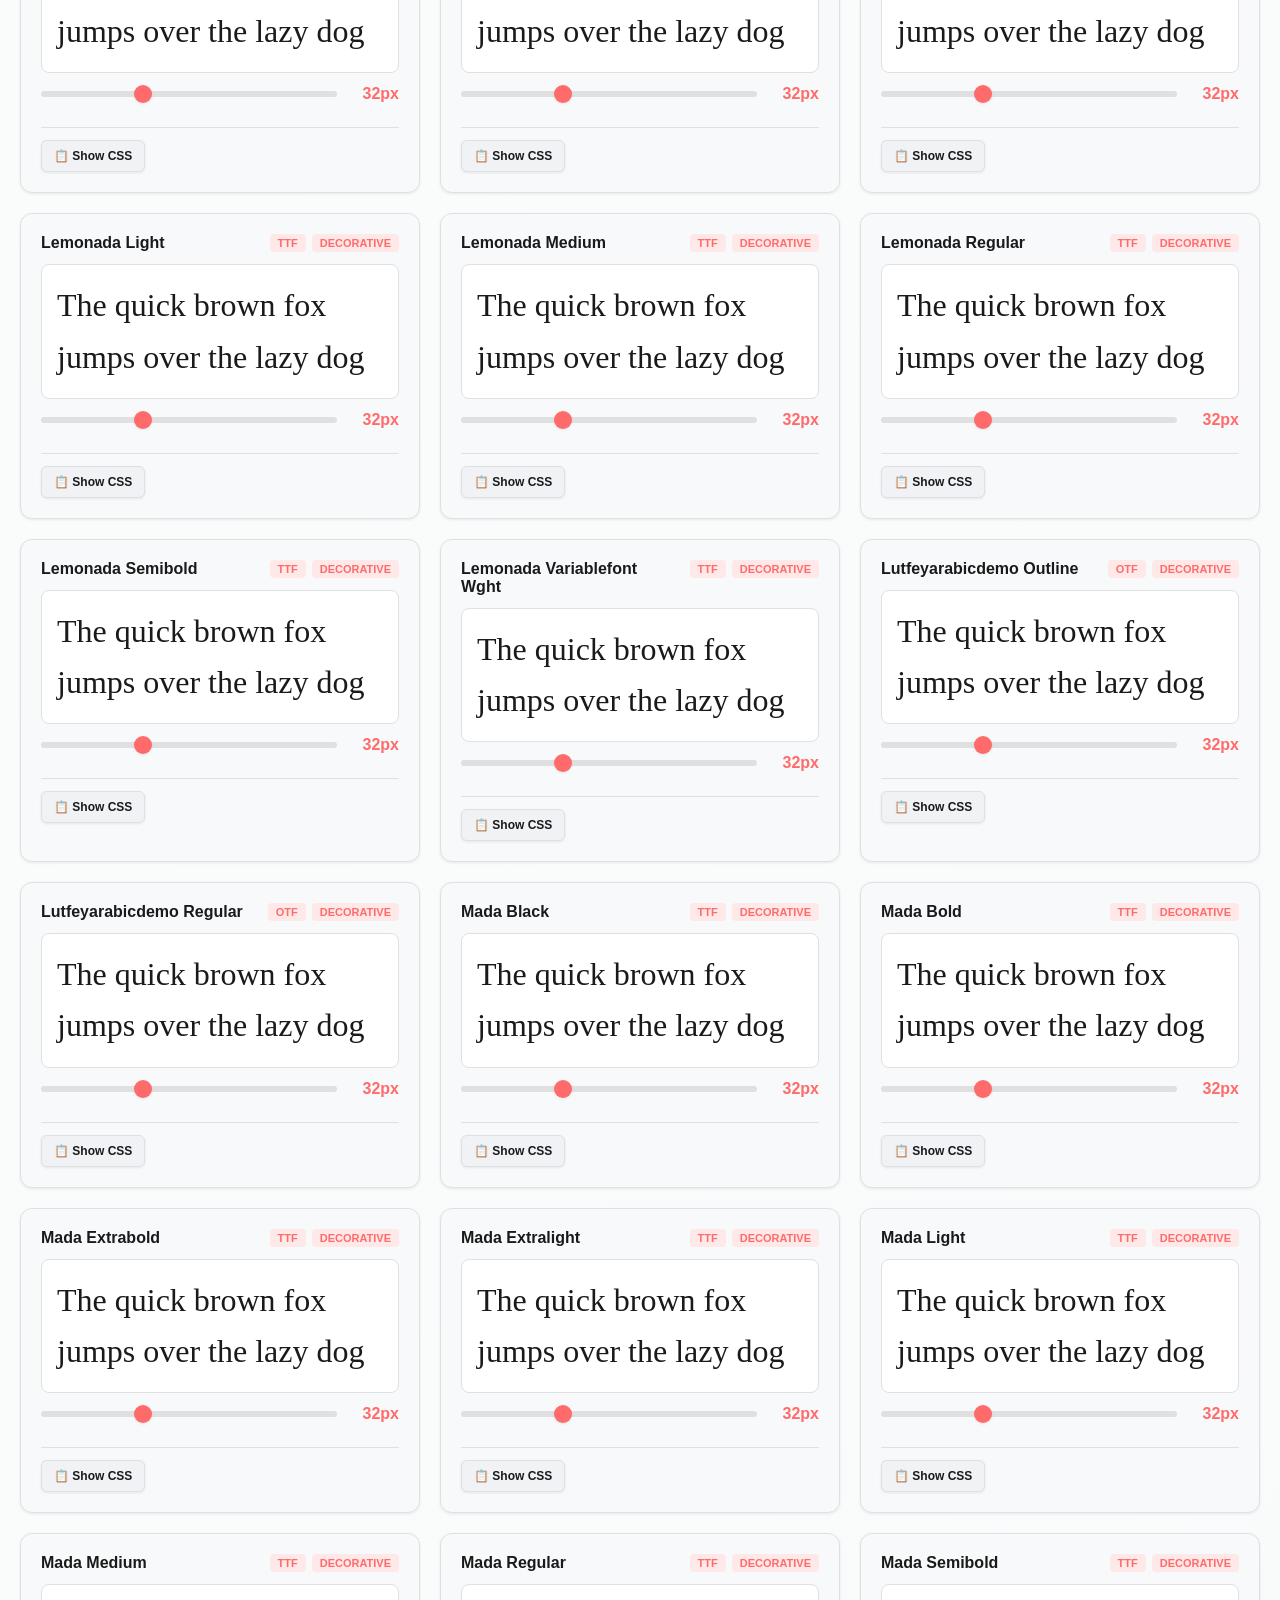
==== commit 7537d7aa: "Fix nested array in index.html and finalize 191 fonts" ====
--- a/public/index.html
+++ b/public/index.html
@@ -3,435 +3,502 @@
 <head>
     <meta charset="UTF-8">
     <meta name="viewport" content="width=device-width, initial-scale=1.0">
-    <title>Font Preview Gallery - 34 Premium Fonts</title>
-    <meta name="description" content="Interactive web font preview gallery showcasing 34 premium fonts with live customization and CSS copy functionality.">
-    <meta name="theme-color" content="#1a73e8">
+    <meta name="theme-color" content="#ffffff">
+    <meta name="description" content="Fontly - Interactive Font Preview Gallery with 95 Premium Fonts">
+    <title>Fontly - Font Preview Gallery</title>
     <link rel="manifest" href="/manifest.json">
-    <link rel="icon" href="data:image/svg+xml,<svg xmlns='http://www.w3.org/2000/svg' viewBox='0 0 192 192'><rect fill='%231a73e8' width='192' height='192'/><text x='50%' y='50%' font-size='96' font-weight='bold' fill='white' text-anchor='middle' dominant-baseline='central'>F</text></svg>">
-    
-    <!-- Preconnect to font domain -->
-    <link rel="preconnect" href="https://fontly-virid.vercel.app" crossorigin>
-    
+    <link rel="icon" href="data:image/svg+xml,<svg xmlns='http://www.w3.org/2000/svg' viewBox='0 0 100 100'><text y='75' font-size='75' font-weight='bold' fill='%23FF6B6B'>F</text></svg>">
+    <link rel="preconnect" href="https://fontly-virid.vercel.app">
     <style>
-        /* ==================== CSS VARIABLES & THEME ==================== */
-        :root {
-            --bg-primary: #fafbfc;
-            --bg-secondary: #ffffff;
-            --bg-tertiary: #f1f3f4;
-            --text-primary: #1a1a1a;
-            --text-secondary: #5f6368;
-            --text-muted: #80868b;
-            --border-color: #dadce0;
-            --accent-color: #1a73e8;
-            --accent-hover: #1557b0;
-            --shadow-color: rgba(0, 0, 0, 0.08);
-            --card-shadow: 0 2px 8px var(--shadow-color);
-            --focus-ring: 0 0 0 3px rgba(26, 115, 232, 0.15);
-            --transition: all 0.2s cubic-bezier(0.4, 0, 0.2, 1);
-        }
-
-        [data-theme="dark"] {
-            --bg-primary: #121212;
-            --bg-secondary: #1e1e1e;
-            --bg-tertiary: #2d2d2d;
-            --text-primary: #e8eaed;
-            --text-secondary: #9aa0a6;
-            --text-muted: #9aa0a6;
-            --border-color: #3c4043;
-            --accent-color: #8ab4f8;
-            --accent-hover: #aecbfa;
-            --shadow-color: rgba(0, 0, 0, 0.35);
-            --card-shadow: 0 2px 12px var(--shadow-color);
-            --focus-ring: 0 0 0 3px rgba(138, 180, 248, 0.2);
-        }
-
-        /* ==================== RESET & BASE STYLES ==================== */
-        *, *::before, *::after {
-            box-sizing: border-box;
+        * {
             margin: 0;
             padding: 0;
+            box-sizing: border-box;
+        }
+
+        :root {
+            --bg-primary: #ffffff;
+            --bg-secondary: #f8f9fa;
+            --bg-tertiary: #f0f2f5;
+            --text-primary: #1a1a1a;
+            --text-secondary: #666666;
+            --text-tertiary: #999999;
+            --border-color: #e0e0e0;
+            --accent-color: #FF6B6B;
+            --accent-light: #FFE8E8;
+            --shadow-sm: 0 1px 3px rgba(0, 0, 0, 0.08);
+            --shadow-md: 0 4px 12px rgba(0, 0, 0, 0.12);
+            --shadow-lg: 0 8px 24px rgba(0, 0, 0, 0.15);
+            --glass-bg: rgba(255, 255, 255, 0.7);
+            --glass-border: rgba(255, 255, 255, 0.3);
+        }
+
+        body.dark-mode {
+            --bg-primary: #0f0f0f;
+            --bg-secondary: #1a1a1a;
+            --bg-tertiary: #252525;
+            --text-primary: #ffffff;
+            --text-secondary: #b0b0b0;
+            --text-tertiary: #808080;
+            --border-color: #333333;
+            --accent-color: #FF8A8A;
+            --accent-light: #4d2626;
+            --shadow-sm: 0 1px 3px rgba(0, 0, 0, 0.3);
+            --shadow-md: 0 4px 12px rgba(0, 0, 0, 0.4);
+            --shadow-lg: 0 8px 24px rgba(0, 0, 0, 0.5);
+            --glass-bg: rgba(26, 26, 26, 0.7);
+            --glass-border: rgba(255, 255, 255, 0.1);
+        }
+
+        html {
+            scroll-behavior: smooth;
         }
 
         body {
-            font-family: -apple-system, BlinkMacSystemFont, "Segoe UI", Roboto, Oxygen, Ubuntu, Cantarell, sans-serif;
-            background-color: var(--bg-primary);
+            font-family: -apple-system, BlinkMacSystemFont, 'Segoe UI', Roboto, Oxygen, Ubuntu, Cantarell, sans-serif;
+            background: linear-gradient(135deg, var(--bg-primary) 0%, var(--bg-secondary) 100%);
             color: var(--text-primary);
-            line-height: 1.5;
-            transition: var(--transition);
-            -webkit-font-smoothing: antialiased;
-            -moz-osx-font-smoothing: grayscale;
-        }
-
-        /* ==================== FONT FACE DEFINITIONS ==================== */
-        @font-face {
-            font-family: "Angelbanditdemoregular";
-            src: url("https://fontly-virid.vercel.app/fonts/ttf/AngelBanditDemoRegular.ttf") format("truetype");
-            font-weight: normal;
-            font-style: normal;
-            font-display: swap;
-        }
-
-        @font-face {
-            font-family: "Cinzeldecorative Black";
-            src: url("https://fontly-virid.vercel.app/fonts/otf/CinzelDecorative-Black.otf") format("opentype");
-            font-weight: normal;
-            font-style: normal;
-            font-display: swap;
-        }
-
-        @font-face {
-            font-family: "Cinzeldecorative Bold";
-            src: url("https://fontly-virid.vercel.app/fonts/otf/CinzelDecorative-Bold.otf") format("opentype"), url("https://fontly-virid.vercel.app/fonts/ttf/CinzelDecorative-Bold.ttf") format("truetype");
-            font-weight: normal;
-            font-style: normal;
-            font-display: swap;
-        }
-
-        @font-face {
-            font-family: "Cinzeldecorative Regular";
-            src: url("https://fontly-virid.vercel.app/fonts/otf/CinzelDecorative-Regular.otf") format("opentype"), url("https://fontly-virid.vercel.app/fonts/ttf/CinzelDecorative-Regular.ttf") format("truetype");
-            font-weight: normal;
-            font-style: normal;
-            font-display: swap;
-        }
-
-        @font-face {
-            font-family: "Ebgaramond Initials";
-            src: url("https://fontly-virid.vercel.app/fonts/ttf/EBGaramond-Initials.ttf") format("truetype");
-            font-weight: normal;
-            font-style: normal;
-            font-display: swap;
-        }
-
-        @font-face {
-            font-family: "Ebgaramond08 Regular";
-            src: url("https://fontly-virid.vercel.app/fonts/ttf/EBGaramond08-Regular.ttf") format("truetype");
-            font-weight: normal;
-            font-style: normal;
-            font-display: swap;
-        }
-
-        @font-face {
-            font-family: "Ebgaramond12 Regular";
-            src: url("https://fontly-virid.vercel.app/fonts/ttf/EBGaramond12-Regular.ttf") format("truetype");
-            font-weight: normal;
-            font-style: normal;
-            font-display: swap;
-        }
-
-        @font-face {
-            font-family: "Goodly Regular";
-            src: url("https://fontly-virid.vercel.app/fonts/otf/goodly-regular.otf") format("opentype");
-            font-weight: normal;
-            font-style: normal;
-            font-display: swap;
-        }
-
-        @font-face {
-            font-family: "Goodly Light";
-            src: url("https://fontly-virid.vercel.app/fonts/otf/goodly-light.otf") format("opentype");
-            font-weight: normal;
-            font-style: normal;
-            font-display: swap;
-        }
-
-        @font-face {
-            font-family: "Goodly Medium";
-            src: url("https://fontly-virid.vercel.app/fonts/otf/goodly-medium.otf") format("opentype");
-            font-weight: normal;
-            font-style: normal;
-            font-display: swap;
-        }
-
-        @font-face {
-            font-family: "Goodly Semibold";
-            src: url("https://fontly-virid.vercel.app/fonts/otf/goodly-semibold.otf") format("opentype");
-            font-weight: normal;
-            font-style: normal;
-            font-display: swap;
-        }
-
-        @font-face {
-            font-family: "Kugile Regular";
-            src: url("https://fontly-virid.vercel.app/fonts/ttf/kugile.regular.ttf") format("truetype");
-            font-weight: normal;
-            font-style: normal;
-            font-display: swap;
-        }
-
-        @font-face {
-            font-family: "Rockybilly Regular";
-            src: url("https://fontly-virid.vercel.app/fonts/ttf/rockybilly.regular.ttf") format("truetype");
-            font-weight: normal;
-            font-style: normal;
-            font-display: swap;
-        }
-
-        /* ==================== LAYOUT & CONTAINER ==================== */
-        .container {
-            max-width: 1400px;
-            margin: 0 auto;
-            padding: 0 1rem;
-        }
-
+            transition: background 0.3s ease, color 0.3s ease;
+            min-height: 100vh;
+        }
+
+        /* Header */
         header {
-            background: var(--bg-secondary);
-            border-bottom: 1px solid var(--border-color);
-            padding: 1.5rem 0;
             position: sticky;
             top: 0;
             z-index: 100;
-            box-shadow: 0 1px 3px var(--shadow-color);
+            background: var(--glass-bg);
+            backdrop-filter: blur(10px);
+            border-bottom: 1px solid var(--glass-border);
+            padding: 16px 20px;
+            box-shadow: var(--shadow-md);
         }
 
         .header-content {
+            max-width: 1400px;
+            margin: 0 auto;
             display: flex;
             justify-content: space-between;
             align-items: center;
+            gap: 20px;
             flex-wrap: wrap;
-            gap: 1rem;
+        }
+
+        .logo-section {
+            display: flex;
+            align-items: center;
+            gap: 12px;
+        }
+
+        .logo {
+            width: 40px;
+            height: 40px;
+            background: linear-gradient(135deg, #FF6B6B, #FF8E8E);
+            border-radius: 10px;
+            display: flex;
+            align-items: center;
+            justify-content: center;
+            color: white;
+            font-weight: bold;
+            font-size: 24px;
+            box-shadow: var(--shadow-md);
         }
 
         h1 {
-            font-size: 1.75rem;
+            font-size: 24px;
             font-weight: 700;
-            color: var(--text-primary);
             margin: 0;
+        }
+
+        .stats {
+            font-size: 14px;
+            color: var(--text-secondary);
+            padding: 4px 12px;
+            background: var(--accent-light);
+            border-radius: 20px;
+            font-weight: 600;
         }
 
         .header-controls {
             display: flex;
-            gap: 1rem;
+            gap: 10px;
+            flex-wrap: wrap;
+        }
+
+        button {
+            padding: 10px 16px;
+            border: none;
+            border-radius: 8px;
+            background-color: var(--accent-color);
+            color: white;
+            cursor: pointer;
+            font-size: 14px;
+            font-weight: 600;
+            transition: all 0.3s ease;
+            display: flex;
             align-items: center;
-        }
-
-        /* ==================== BUTTONS ==================== */
-        button {
-            padding: 0.5rem 1rem;
+            gap: 6px;
+            box-shadow: var(--shadow-sm);
+        }
+
+        button:hover {
+            transform: translateY(-2px);
+            box-shadow: var(--shadow-md);
+        }
+
+        button:active {
+            transform: translateY(0);
+        }
+
+        /* Control Panel */
+        .control-panel {
+            max-width: 1400px;
+            margin: 20px auto;
+            padding: 20px;
+            background: var(--glass-bg);
+            backdrop-filter: blur(10px);
+            border: 1px solid var(--glass-border);
+            border-radius: 12px;
+            box-shadow: var(--shadow-md);
+        }
+
+        .control-grid {
+            display: grid;
+            grid-template-columns: repeat(auto-fit, minmax(250px, 1fr));
+            gap: 20px;
+            margin-bottom: 20px;
+        }
+
+        .control-group {
+            display: flex;
+            flex-direction: column;
+            gap: 8px;
+        }
+
+        .control-group label {
+            font-size: 13px;
+            font-weight: 700;
+            color: var(--text-secondary);
+            text-transform: uppercase;
+            letter-spacing: 0.5px;
+        }
+
+        .control-group input[type="text"],
+        .control-group input[type="number"] {
+            padding: 10px 12px;
             border: 1px solid var(--border-color);
             border-radius: 6px;
-            background: var(--bg-secondary);
+            background-color: var(--bg-primary);
+            color: var(--text-primary);
+            font-size: 14px;
+            transition: all 0.3s ease;
+        }
+
+        .control-group input[type="text"]:focus,
+        .control-group input[type="number"]:focus {
+            outline: none;
+            border-color: var(--accent-color);
+            box-shadow: 0 0 0 3px var(--accent-light);
+        }
+
+        .size-control {
+            display: flex;
+            gap: 12px;
+            align-items: center;
+        }
+
+        .size-control input[type="range"] {
+            flex: 1;
+            height: 6px;
+            border-radius: 3px;
+            background: var(--border-color);
+            outline: none;
+            -webkit-appearance: none;
+            appearance: none;
+        }
+
+        .size-control input[type="range"]::-webkit-slider-thumb {
+            -webkit-appearance: none;
+            appearance: none;
+            width: 18px;
+            height: 18px;
+            border-radius: 50%;
+            background: var(--accent-color);
+            cursor: pointer;
+            box-shadow: var(--shadow-sm);
+        }
+
+        .size-control input[type="range"]::-moz-range-thumb {
+            width: 18px;
+            height: 18px;
+            border-radius: 50%;
+            background: var(--accent-color);
+            cursor: pointer;
+            border: none;
+            box-shadow: var(--shadow-sm);
+        }
+
+        .size-display {
+            min-width: 50px;
+            text-align: right;
+            font-weight: 600;
+            color: var(--accent-color);
+        }
+
+        /* Filter Badges */
+        .filter-section {
+            display: flex;
+            gap: 10px;
+            flex-wrap: wrap;
+            align-items: center;
+        }
+
+        .filter-label {
+            font-size: 13px;
+            font-weight: 700;
+            color: var(--text-secondary);
+            text-transform: uppercase;
+            letter-spacing: 0.5px;
+        }
+
+        .filter-badge {
+            padding: 6px 14px;
+            border: 2px solid var(--border-color);
+            border-radius: 20px;
+            background: transparent;
             color: var(--text-primary);
             cursor: pointer;
-            font-size: 0.875rem;
-            font-weight: 500;
-            transition: var(--transition);
-            display: flex;
-            align-items: center;
-            gap: 0.5rem;
-        }
-
-        button:hover {
-            background: var(--bg-tertiary);
+            font-size: 13px;
+            font-weight: 600;
+            transition: all 0.3s ease;
+        }
+
+        .filter-badge:hover {
             border-color: var(--accent-color);
             color: var(--accent-color);
         }
 
-        button:active {
-            transform: scale(0.98);
-        }
-
-        button:focus-visible {
-            outline: var(--focus-ring);
-        }
-
-        .btn-primary {
+        .filter-badge.active {
             background: var(--accent-color);
             color: white;
             border-color: var(--accent-color);
         }
 
-        .btn-primary:hover {
-            background: var(--accent-hover);
-            border-color: var(--accent-hover);
-            color: white;
-        }
-
-        /* ==================== CONTROLS SECTION ==================== */
-        .controls {
-            background: var(--bg-secondary);
-            border: 1px solid var(--border-color);
-            border-radius: 8px;
-            padding: 1.5rem;
-            margin: 2rem 0;
-            display: flex;
-            gap: 1.5rem;
-            flex-wrap: wrap;
-            align-items: center;
-        }
-
-        .control-group {
-            display: flex;
-            align-items: center;
-            gap: 0.75rem;
-        }
-
-        .control-group label {
-            font-weight: 500;
-            color: var(--text-secondary);
-            white-space: nowrap;
-        }
-
-        input[type="text"],
-        input[type="number"],
-        select {
-            padding: 0.5rem 0.75rem;
-            border: 1px solid var(--border-color);
-            border-radius: 6px;
-            background: var(--bg-primary);
-            color: var(--text-primary);
-            font-size: 0.875rem;
-            transition: var(--transition);
-        }
-
-        input[type="text"]:focus,
-        input[type="number"]:focus,
-        select:focus {
-            outline: none;
-            border-color: var(--accent-color);
-            box-shadow: var(--focus-ring);
-        }
-
-        /* ==================== GRID & CARDS ==================== */
-        .fonts-grid {
+        /* Gallery */
+        .gallery-container {
+            max-width: 1400px;
+            margin: 0 auto;
+            padding: 20px;
+        }
+
+        .gallery {
             display: grid;
-            grid-template-columns: repeat(auto-fill, minmax(300px, 1fr));
-            gap: 1.5rem;
-            margin: 2rem 0;
-        }
-
-        .fonts-grid.list-view {
+            grid-template-columns: repeat(auto-fill, minmax(320px, 1fr));
+            gap: 20px;
+            margin-top: 20px;
+        }
+
+        .gallery.list-view {
             grid-template-columns: 1fr;
         }
 
         .font-card {
             background: var(--bg-secondary);
             border: 1px solid var(--border-color);
-            border-radius: 8px;
-            padding: 1.5rem;
-            transition: var(--transition);
-            box-shadow: var(--card-shadow);
+            border-radius: 12px;
+            padding: 20px;
+            transition: all 0.3s ease;
+            box-shadow: var(--shadow-sm);
+            display: flex;
+            flex-direction: column;
+            gap: 12px;
         }
 
         .font-card:hover {
             transform: translateY(-4px);
-            box-shadow: 0 8px 24px var(--shadow-color);
+            box-shadow: var(--shadow-lg);
+            border-color: var(--accent-color);
         }
 
         .font-header {
             display: flex;
             justify-content: space-between;
             align-items: flex-start;
-            margin-bottom: 1rem;
+            gap: 12px;
         }
 
         .font-name {
-            font-size: 1.125rem;
+            font-size: 16px;
+            font-weight: 700;
+            color: var(--text-primary);
+            flex: 1;
+        }
+
+        .font-meta {
+            display: flex;
+            gap: 6px;
+            flex-wrap: wrap;
+        }
+
+        .badge {
+            padding: 3px 8px;
+            background: var(--accent-light);
+            color: var(--accent-color);
+            border-radius: 4px;
+            font-size: 11px;
             font-weight: 600;
-            color: var(--text-primary);
-            margin-bottom: 0.25rem;
+            text-transform: uppercase;
         }
 
         .font-preview {
+            font-size: 32px;
+            line-height: 1.6;
+            padding: 15px;
+            background: var(--bg-primary);
+            border-radius: 8px;
+            border: 1px solid var(--border-color);
+            word-break: break-word;
             min-height: 100px;
-            padding: 1rem;
-            background: var(--bg-tertiary);
-            border-radius: 8px;
-            margin: 1rem 0;
-            font-size: 2rem;
-            line-height: 1.3;
-            color: var(--text-primary);
-            word-break: break-word;
+            max-height: 150px;
+            overflow-y: auto;
         }
 
         .font-controls {
             display: flex;
-            gap: 1rem;
+            gap: 12px;
             align-items: center;
             flex-wrap: wrap;
-            margin-top: 1rem;
-        }
-
-        .slider-group {
+        }
+
+        .font-controls .size-control {
             flex: 1;
             min-width: 150px;
-            display: flex;
-            align-items: center;
-            gap: 0.75rem;
-        }
-
-        input[type="range"] {
-            flex: 1;
-            min-width: 80px;
+        }
+
+        .code-section {
+            margin-top: 12px;
+            padding-top: 12px;
+            border-top: 1px solid var(--border-color);
+        }
+
+        .code-toggle {
+            background: var(--bg-tertiary);
+            color: var(--text-primary);
+            padding: 8px 12px;
+            border: 1px solid var(--border-color);
+            border-radius: 6px;
             cursor: pointer;
-        }
-
-        .font-size-value {
-            font-size: 0.875rem;
-            font-weight: 500;
+            font-size: 12px;
+            font-weight: 600;
+            transition: all 0.3s ease;
+        }
+
+        .code-toggle:hover {
+            background: var(--accent-light);
+            color: var(--accent-color);
+        }
+
+        .code-block {
+            display: none;
+            margin-top: 12px;
+            padding: 12px;
+            background: var(--bg-primary);
+            border-radius: 6px;
+            border: 1px solid var(--border-color);
+            overflow-x: auto;
+        }
+
+        .code-block.show {
+            display: block;
+        }
+
+        .code-block code {
+            font-family: 'Monaco', 'Courier New', monospace;
+            font-size: 12px;
             color: var(--text-secondary);
-            width: 36px;
-            text-align: right;
-        }
-
-        /* ==================== FOOTER ==================== */
-        footer {
-            background: var(--bg-secondary);
-            border-top: 1px solid var(--border-color);
-            padding: 2rem 0;
-            margin-top: 4rem;
+            line-height: 1.5;
+            white-space: pre-wrap;
+            word-wrap: break-word;
+        }
+
+        .copy-btn {
+            padding: 6px 12px;
+            font-size: 12px;
+            margin-top: 8px;
+        }
+
+        /* Toast Notifications */
+        .toast {
+            position: fixed;
+            bottom: 20px;
+            right: 20px;
+            background: var(--accent-color);
+            color: white;
+            padding: 14px 20px;
+            border-radius: 8px;
+            box-shadow: var(--shadow-lg);
+            z-index: 1000;
+            animation: slideIn 0.3s ease;
+        }
+
+        @keyframes slideIn {
+            from {
+                transform: translateX(400px);
+                opacity: 0;
+            }
+            to {
+                transform: translateX(0);
+                opacity: 1;
+            }
+        }
+
+        /* Empty State */
+        .empty-state {
             text-align: center;
+            padding: 60px 20px;
             color: var(--text-secondary);
-            font-size: 0.875rem;
-        }
-
-        /* ==================== RESPONSIVE ==================== */
+        }
+
+        .empty-state h2 {
+            font-size: 24px;
+            margin-bottom: 10px;
+        }
+
+        /* Responsive */
         @media (max-width: 768px) {
-            h1 {
-                font-size: 1.5rem;
+            header {
+                padding: 12px 16px;
             }
 
-            .controls {
+            .header-content {
                 flex-direction: column;
-                align-items: stretch;
+                align-items: flex-start;
             }
 
-            .control-group {
-                flex-direction: column;
-                align-items: stretch;
-            }
-
-            input[type="text"],
-            select {
-                width: 100%;
-            }
-
-            .fonts-grid {
+            .gallery {
                 grid-template-columns: 1fr;
             }
 
+            .control-grid {
+                grid-template-columns: 1fr;
+            }
+
             .font-preview {
-                font-size: 1.5rem;
+                font-size: 24px;
+                min-height: 80px;
             }
-        }
-
-        /* ==================== ANIMATIONS ==================== */
-        @keyframes fadeIn {
-            from {
-                opacity: 0;
-                transform: translateY(10px);
+
+            .control-panel {
+                margin: 16px;
+                padding: 16px;
             }
-            to {
-                opacity: 1;
-                transform: translateY(0);
+
+            .gallery-container {
+                padding: 16px;
             }
         }
 
-        .font-card {
-            animation: fadeIn 0.3s ease-out;
-        }
-
-        /* ==================== ACCESSIBILITY ==================== */
+        /* Accessibility */
         @media (prefers-reduced-motion: reduce) {
             * {
                 animation-duration: 0.01ms !important;
@@ -440,155 +507,1512 @@
             }
         }
 
-        @media (prefers-color-scheme: dark) {
-            html {
-                color-scheme: dark;
-            }
+        button:focus,
+        input:focus {
+            outline: 2px solid var(--accent-color);
+            outline-offset: 2px;
+        }
+
+        /* Loading State */
+        .loading {
+            display: none;
+            text-align: center;
+            padding: 40px;
+            color: var(--text-secondary);
+        }
+
+        .loading.show {
+            display: block;
+        }
+
+        .spinner {
+            border: 4px solid var(--border-color);
+            border-top: 4px solid var(--accent-color);
+            border-radius: 50%;
+            width: 40px;
+            height: 40px;
+            animation: spin 1s linear infinite;
+            margin: 0 auto 20px;
+        }
+
+        @keyframes spin {
+            0% { transform: rotate(0deg); }
+            100% { transform: rotate(360deg); }
         }
     </style>
 </head>
 <body>
     <header>
-        <div class="container">
-            <div class="header-content">
-                <h1>🎨 Fontly - Font Preview Gallery</h1>
-                <div class="header-controls">
-                    <button id="themeToggle" class="btn-primary">🌙 Dark Mode</button>
-                    <button id="viewToggle">📋 List View</button>
+        <div class="header-content">
+            <div class="logo-section">
+                <div class="logo">F</div>
+                <div>
+                    <h1>Fontly</h1>
+                    <p style="font-size: 12px; color: var(--text-secondary); margin: 0;">Font Preview Gallery</p>
+                </div>
+            </div>
+            <div class="stats" id="stats">0/0 Fonts</div>
+            <div class="header-controls">
+                <button id="themeToggle" aria-label="Toggle dark mode">🌙 Dark</button>
+                <button id="viewToggle" aria-label="Toggle view mode">📋 List</button>
+                <button id="resetBtn" aria-label="Reset all settings">↻ Reset</button>
+            </div>
+        </div>
+    </header>
+
+    <div class="control-panel">
+        <div class="control-grid">
+            <div class="control-group">
+                <label for="searchInput">🔍 Search Fonts</label>
+                <input type="text" id="searchInput" placeholder="Search by name..." aria-label="Search fonts">
+            </div>
+            <div class="control-group">
+                <label for="textInput">✏️ Custom Text</label>
+                <input type="text" id="textInput" placeholder="Enter custom text..." value="The quick brown fox jumps over the lazy dog" aria-label="Custom preview text">
+            </div>
+            <div class="control-group">
+                <label>📏 Global Size</label>
+                <div class="size-control">
+                    <input type="range" id="globalSize" min="12" max="72" value="32" aria-label="Global font size">
+                    <span class="size-display" id="globalSizeDisplay">32px</span>
                 </div>
             </div>
         </div>
-    </header>
-
-    <main class="container">
-        <div class="controls">
-            <div class="control-group">
-                <label for="searchInput">Search:</label>
-                <input type="text" id="searchInput" placeholder="Search fonts...">
-            </div>
-            <div class="control-group">
-                <label for="sizeInput">Default Size:</label>
-                <input type="number" id="sizeInput" min="12" max="120" value="32">
-            </div>
+
+        <div class="filter-section">
+            <span class="filter-label">📂 Categories:</span>
+            <button class="filter-badge active" data-filter="all">All</button>
+            <button class="filter-badge" data-filter="serif">Serif</button>
+            <button class="filter-badge" data-filter="sans-serif">Sans-serif</button>
+            <button class="filter-badge" data-filter="display">Display</button>
+            <button class="filter-badge" data-filter="script">Script</button>
+            <button class="filter-badge" data-filter="decorative">Decorative</button>
+            <button class="filter-badge" data-filter="3d">3D</button>
         </div>
-
-        <div class="fonts-grid" id="fontsGrid"></div>
-    </main>
-
-    <footer>
-        <p>&copy; 2025 Fontly - Interactive Font Preview Gallery. Powered by Vercel CDN.</p>
-        <p>All fonts are hosted on Vercel's high-performance CDN for optimal delivery.</p>
-    </footer>
+    </div>
+
+    <div class="gallery-container">
+        <div class="loading" id="loading">
+            <div class="spinner"></div>
+            <p>Loading fonts...</p>
+        </div>
+        <div class="gallery" id="gallery"></div>
+        <div class="empty-state" id="emptyState" style="display: none;">
+            <h2>No fonts found</h2>
+            <p>Try adjusting your search or filters</p>
+        </div>
+    </div>
 
     <script>
-        // Font data
-        const fonts = [
-            { name: "Angelbanditdemoregular", family: "Angelbanditdemoregular" },
-            { name: "Cinzeldecorative Black", family: "Cinzeldecorative Black" },
-            { name: "Cinzeldecorative Bold", family: "Cinzeldecorative Bold" },
-            { name: "Cinzeldecorative Regular", family: "Cinzeldecorative Regular" },
-            { name: "Ebgaramond Initials", family: "Ebgaramond Initials" },
-            { name: "Ebgaramond08 Regular", family: "Ebgaramond08 Regular" },
-            { name: "Ebgaramond12 Regular", family: "Ebgaramond12 Regular" },
-            { name: "Goodly Regular", family: "Goodly Regular" },
-            { name: "Goodly Light", family: "Goodly Light" },
-            { name: "Goodly Medium", family: "Goodly Medium" },
-            { name: "Goodly Semibold", family: "Goodly Semibold" },
-            { name: "Kugile Regular", family: "Kugile Regular" },
-            { name: "Rockybilly Regular", family: "Rockybilly Regular" }
-        ];
-
-        // Theme management
-        function initTheme() {
-            const prefersDark = window.matchMedia('(prefers-color-scheme: dark)').matches;
-            const savedTheme = localStorage.getItem('theme') || (prefersDark ? 'dark' : 'light');
-            document.documentElement.setAttribute('data-theme', savedTheme);
-            updateThemeButton();
-        }
-
-        function toggleTheme() {
-            const current = document.documentElement.getAttribute('data-theme');
-            const newTheme = current === 'dark' ? 'light' : 'dark';
-            document.documentElement.setAttribute('data-theme', newTheme);
-            localStorage.setItem('theme', newTheme);
-            updateThemeButton();
-        }
-
-        function updateThemeButton() {
-            const isDark = document.documentElement.getAttribute('data-theme') === 'dark';
-            document.getElementById('themeToggle').textContent = isDark ? '☀️ Light Mode' : '🌙 Dark Mode';
-        }
-
-        // View management
-        let isListView = false;
-        function toggleView() {
-            isListView = !isListView;
-            document.getElementById('fontsGrid').classList.toggle('list-view');
-            document.getElementById('viewToggle').textContent = isListView ? '🔲 Grid View' : '📋 List View';
-        }
-
-        // Render fonts
-        function renderFonts(filter = '') {
-            const grid = document.getElementById('fontsGrid');
-            const defaultSize = document.getElementById('sizeInput').value;
+        // Font data - will be populated dynamically
+        let allFonts = [];
+        let filteredFonts = [];
+        let currentFilter = 'all';
+        let isDarkMode = localStorage.getItem('darkMode') === 'true';
+        let isListView = localStorage.getItem('listView') === 'true';
+        let globalSize = parseInt(localStorage.getItem('globalSize')) || 32;
+
+        // Initialize theme
+        if (isDarkMode) {
+            document.body.classList.add('dark-mode');
+            document.getElementById('themeToggle').textContent = '☀️ Light';
+        }
+
+        // Initialize view
+        if (isListView) {
+            document.getElementById('gallery').classList.add('list-view');
+            document.getElementById('viewToggle').textContent = '🔲 Grid';
+        }
+
+        // Debounce function for input handling
+        function debounce(func, wait) {
+            let timeout;
+            return function executedFunction(...args) {
+                const later = () => {
+                    clearTimeout(timeout);
+                    func(...args);
+                };
+                clearTimeout(timeout);
+                timeout = setTimeout(later, wait);
+            };
+        }
+
+        function determineFontCategory(filename) {
+            const name = filename.toLowerCase();
+            if (name.includes('serif') || name.includes('garamond') || name.includes('ebgaramond')) return 'serif';
+            if (name.includes('sans') || name.includes('goodly') || name.includes('glorida')) return 'sans-serif';
+            if (name.includes('display') || name.includes('cinzel') || name.includes('beer')) return 'display';
+            if (name.includes('script') || name.includes('rockybilly') || name.includes('brush')) return 'script';
+            if (name.includes('3d') || name.includes('strenuous') || name.includes('armed')) return '3d';
+            if (name.includes('decorative') || name.includes('angel') || name.includes('kugile')) return 'decorative';
+            return 'decorative';
+        }
+
+        function generateFontList() {
+            // Hardcoded font list as fallback
+            const fontList = [
+
+                {
+                                "name": "110 Besmellah Takmob Net",
+                                "file": "/fonts/ttf/110-besmellah-takmob-net.ttf",
+                                "format": "truetype",
+                                "category": "decorative"
+                },
+                {
+                                "name": "Aayatquraan1 4Vkb",
+                                "file": "/fonts/ttf/aayatquraan1-4vkb.ttf",
+                                "format": "truetype",
+                                "category": "decorative"
+                },
+                {
+                                "name": "Aayatquraan2 E6Aw",
+                                "file": "/fonts/ttf/aayatquraan2-e6aw.ttf",
+                                "format": "truetype",
+                                "category": "decorative"
+                },
+                {
+                                "name": "Al Majeed Quranic Font Shiped",
+                                "file": "/fonts/ttf/al-majeed-quranic-font-shiped.ttf",
+                                "format": "truetype",
+                                "category": "decorative"
+                },
+                {
+                                "name": "Aligarharabicfreepersonaluse Black",
+                                "file": "/fonts/otf/aligarharabicfreepersonaluse-black.otf",
+                                "format": "opentype",
+                                "category": "decorative"
+                },
+                {
+                                "name": "Aligarharabicfreepersonaluse Bold",
+                                "file": "/fonts/otf/aligarharabicfreepersonaluse-bold.otf",
+                                "format": "opentype",
+                                "category": "decorative"
+                },
+                {
+                                "name": "Aligarharabicfreepersonaluse Extrabold",
+                                "file": "/fonts/otf/aligarharabicfreepersonaluse-extrabold.otf",
+                                "format": "opentype",
+                                "category": "decorative"
+                },
+                {
+                                "name": "Aligarharabicfreepersonaluse Extralight",
+                                "file": "/fonts/otf/aligarharabicfreepersonaluse-extralight.otf",
+                                "format": "opentype",
+                                "category": "decorative"
+                },
+                {
+                                "name": "Aligarharabicfreepersonaluse Light",
+                                "file": "/fonts/otf/aligarharabicfreepersonaluse-light.otf",
+                                "format": "opentype",
+                                "category": "decorative"
+                },
+                {
+                                "name": "Aligarharabicfreepersonaluse Medium",
+                                "file": "/fonts/otf/aligarharabicfreepersonaluse-medium.otf",
+                                "format": "opentype",
+                                "category": "decorative"
+                },
+                {
+                                "name": "Aligarharabicfreepersonaluse Regular",
+                                "file": "/fonts/otf/aligarharabicfreepersonaluse-regular.otf",
+                                "format": "opentype",
+                                "category": "decorative"
+                },
+                {
+                                "name": "Aligarharabicfreepersonaluse Semibold",
+                                "file": "/fonts/otf/aligarharabicfreepersonaluse-semibold.otf",
+                                "format": "opentype",
+                                "category": "decorative"
+                },
+                {
+                                "name": "Aligarharabicfreepersonaluse Thin",
+                                "file": "/fonts/otf/aligarharabicfreepersonaluse-thin.otf",
+                                "format": "opentype",
+                                "category": "decorative"
+                },
+                {
+                                "name": "Alladhinademo Ovwz8",
+                                "file": "/fonts/otf/alladhinademo-ovwz8.otf",
+                                "format": "opentype",
+                                "category": "decorative"
+                },
+                {
+                                "name": "Allahmuhammad2022 Axnpx",
+                                "file": "/fonts/ttf/allahmuhammad2022-axnpx.ttf",
+                                "format": "truetype",
+                                "category": "decorative"
+                },
+                {
+                                "name": "Allahmuhammad2022 Ez81N",
+                                "file": "/fonts/ttf/allahmuhammad2022-ez81n.ttf",
+                                "format": "truetype",
+                                "category": "decorative"
+                },
+                {
+                                "name": "Allahmuhammadcolor Eaxj4",
+                                "file": "/fonts/ttf/allahmuhammadcolor-eaxj4.ttf",
+                                "format": "truetype",
+                                "category": "decorative"
+                },
+                {
+                                "name": "Allahmuhammadcolor2 Ovxaa",
+                                "file": "/fonts/ttf/allahmuhammadcolor2-ovxaa.ttf",
+                                "format": "truetype",
+                                "category": "decorative"
+                },
+                {
+                                "name": "Allahmuhammadcolor3 Zvxej",
+                                "file": "/fonts/ttf/allahmuhammadcolor3-zvxej.ttf",
+                                "format": "truetype",
+                                "category": "decorative"
+                },
+                {
+                                "name": "Allahmuhammadcolor4 3Zvaz",
+                                "file": "/fonts/ttf/allahmuhammadcolor4-3zvaz.ttf",
+                                "format": "truetype",
+                                "category": "decorative"
+                },
+                {
+                                "name": "Allahnames3 4Bzn9",
+                                "file": "/fonts/ttf/allahnames3-4bzn9.ttf",
+                                "format": "truetype",
+                                "category": "decorative"
+                },
+                {
+                                "name": "Allahnames4 Ow1Vv",
+                                "file": "/fonts/ttf/allahnames4-ow1vv.ttf",
+                                "format": "truetype",
+                                "category": "decorative"
+                },
+                {
+                                "name": "Allahnames99 0Wav4",
+                                "file": "/fonts/ttf/allahnames99-0wav4.ttf",
+                                "format": "truetype",
+                                "category": "decorative"
+                },
+                {
+                                "name": "Allahnamescolor Gxpwy",
+                                "file": "/fonts/ttf/allahnamescolor-gxpwy.ttf",
+                                "format": "truetype",
+                                "category": "decorative"
+                },
+                {
+                                "name": "Angelbanditdemoregular",
+                                "file": "/fonts/ttf/angelbanditdemoregular.ttf",
+                                "format": "truetype",
+                                "category": "decorative"
+                },
+                {
+                                "name": "Antiquestories",
+                                "file": "/fonts/otf/antiquestories.otf",
+                                "format": "opentype",
+                                "category": "decorative"
+                },
+                {
+                                "name": "Arabquranislamic140 K7N4W",
+                                "file": "/fonts/ttf/arabquranislamic140-k7n4w.ttf",
+                                "format": "truetype",
+                                "category": "decorative"
+                },
+                {
+                                "name": "Arabquranislamic140 Vnmnz",
+                                "file": "/fonts/ttf/arabquranislamic140-vnmnz.ttf",
+                                "format": "truetype",
+                                "category": "decorative"
+                },
+                {
+                                "name": "Armedlightning",
+                                "file": "/fonts/ttf/armedlightning.ttf",
+                                "format": "truetype",
+                                "category": "decorative"
+                },
+                {
+                                "name": "Armedlightning3D",
+                                "file": "/fonts/ttf/armedlightning3d.ttf",
+                                "format": "truetype",
+                                "category": "decorative"
+                },
+                {
+                                "name": "Armedlightning3Dital",
+                                "file": "/fonts/ttf/armedlightning3dital.ttf",
+                                "format": "truetype",
+                                "category": "decorative"
+                },
+                {
+                                "name": "Armedlightningacad",
+                                "file": "/fonts/ttf/armedlightningacad.ttf",
+                                "format": "truetype",
+                                "category": "decorative"
+                },
+                {
+                                "name": "Armedlightningacadital",
+                                "file": "/fonts/ttf/armedlightningacadital.ttf",
+                                "format": "truetype",
+                                "category": "decorative"
+                },
+                {
+                                "name": "Armedlightningchrome",
+                                "file": "/fonts/ttf/armedlightningchrome.ttf",
+                                "format": "truetype",
+                                "category": "decorative"
+                },
+                {
+                                "name": "Armedlightningchromeitalic",
+                                "file": "/fonts/ttf/armedlightningchromeitalic.ttf",
+                                "format": "truetype",
+                                "category": "decorative"
+                },
+                {
+                                "name": "Armedlightningcond",
+                                "file": "/fonts/ttf/armedlightningcond.ttf",
+                                "format": "truetype",
+                                "category": "decorative"
+                },
+                {
+                                "name": "Armedlightningcondital",
+                                "file": "/fonts/ttf/armedlightningcondital.ttf",
+                                "format": "truetype",
+                                "category": "decorative"
+                },
+                {
+                                "name": "Armedlightningexpand",
+                                "file": "/fonts/ttf/armedlightningexpand.ttf",
+                                "format": "truetype",
+                                "category": "decorative"
+                },
+                {
+                                "name": "Armedlightningexpandital",
+                                "file": "/fonts/ttf/armedlightningexpandital.ttf",
+                                "format": "truetype",
+                                "category": "decorative"
+                },
+                {
+                                "name": "Armedlightninggrad",
+                                "file": "/fonts/ttf/armedlightninggrad.ttf",
+                                "format": "truetype",
+                                "category": "decorative"
+                },
+                {
+                                "name": "Armedlightninggraditalic",
+                                "file": "/fonts/ttf/armedlightninggraditalic.ttf",
+                                "format": "truetype",
+                                "category": "decorative"
+                },
+                {
+                                "name": "Armedlightninghalf",
+                                "file": "/fonts/ttf/armedlightninghalf.ttf",
+                                "format": "truetype",
+                                "category": "decorative"
+                },
+                {
+                                "name": "Armedlightninghalfitalic",
+                                "file": "/fonts/ttf/armedlightninghalfitalic.ttf",
+                                "format": "truetype",
+                                "category": "decorative"
+                },
+                {
+                                "name": "Armedlightningitalic",
+                                "file": "/fonts/ttf/armedlightningitalic.ttf",
+                                "format": "truetype",
+                                "category": "decorative"
+                },
+                {
+                                "name": "Armedlightninglaser",
+                                "file": "/fonts/ttf/armedlightninglaser.ttf",
+                                "format": "truetype",
+                                "category": "decorative"
+                },
+                {
+                                "name": "Armedlightninglaseritalic",
+                                "file": "/fonts/ttf/armedlightninglaseritalic.ttf",
+                                "format": "truetype",
+                                "category": "decorative"
+                },
+                {
+                                "name": "Armedlightningleft",
+                                "file": "/fonts/ttf/armedlightningleft.ttf",
+                                "format": "truetype",
+                                "category": "decorative"
+                },
+                {
+                                "name": "Armedlightningsemital",
+                                "file": "/fonts/ttf/armedlightningsemital.ttf",
+                                "format": "truetype",
+                                "category": "decorative"
+                },
+                {
+                                "name": "Armedlightningsquared",
+                                "file": "/fonts/ttf/armedlightningsquared.ttf",
+                                "format": "truetype",
+                                "category": "decorative"
+                },
+                {
+                                "name": "Armedlightningsquaredital",
+                                "file": "/fonts/ttf/armedlightningsquaredital.ttf",
+                                "format": "truetype",
+                                "category": "decorative"
+                },
+                {
+                                "name": "Armedlightningsquaredsemital",
+                                "file": "/fonts/ttf/armedlightningsquaredsemital.ttf",
+                                "format": "truetype",
+                                "category": "decorative"
+                },
+                {
+                                "name": "Armedlightningsquaredsuperital",
+                                "file": "/fonts/ttf/armedlightningsquaredsuperital.ttf",
+                                "format": "truetype",
+                                "category": "decorative"
+                },
+                {
+                                "name": "Armedlightningsuperital",
+                                "file": "/fonts/ttf/armedlightningsuperital.ttf",
+                                "format": "truetype",
+                                "category": "decorative"
+                },
+                {
+                                "name": "Armedlightningtitle",
+                                "file": "/fonts/ttf/armedlightningtitle.ttf",
+                                "format": "truetype",
+                                "category": "decorative"
+                },
+                {
+                                "name": "Armedlightningtitleitalic",
+                                "file": "/fonts/ttf/armedlightningtitleitalic.ttf",
+                                "format": "truetype",
+                                "category": "decorative"
+                },
+                {
+                                "name": "Asyatupersonaluse",
+                                "file": "/fonts/otf/asyatupersonaluse.otf",
+                                "format": "opentype",
+                                "category": "decorative"
+                },
+                {
+                                "name": "Benyoritha G334D",
+                                "file": "/fonts/otf/benyoritha-g334d.otf",
+                                "format": "opentype",
+                                "category": "decorative"
+                },
+                {
+                                "name": "Bundeyscriptpersonalusebold Qzakx",
+                                "file": "/fonts/otf/bundeyscriptpersonalusebold-qzakx.otf",
+                                "format": "opentype",
+                                "category": "decorative"
+                },
+                {
+                                "name": "Bundeyscriptpersonalusebolditalic Do7Dd",
+                                "file": "/fonts/otf/bundeyscriptpersonalusebolditalic-do7dd.otf",
+                                "format": "opentype",
+                                "category": "decorative"
+                },
+                {
+                                "name": "Bundeyscriptpersonaluseitalic P7Wor",
+                                "file": "/fonts/otf/bundeyscriptpersonaluseitalic-p7wor.otf",
+                                "format": "opentype",
+                                "category": "decorative"
+                },
+                {
+                                "name": "Bundeyscriptpersonaluseregular Al20X",
+                                "file": "/fonts/otf/bundeyscriptpersonaluseregular-al20x.otf",
+                                "format": "opentype",
+                                "category": "decorative"
+                },
+                {
+                                "name": "Cairo Black",
+                                "file": "/fonts/ttf/cairo-black.ttf",
+                                "format": "truetype",
+                                "category": "decorative"
+                },
+                {
+                                "name": "Cairo Bold",
+                                "file": "/fonts/ttf/cairo-bold.ttf",
+                                "format": "truetype",
+                                "category": "decorative"
+                },
+                {
+                                "name": "Cairo Extrabold",
+                                "file": "/fonts/ttf/cairo-extrabold.ttf",
+                                "format": "truetype",
+                                "category": "decorative"
+                },
+                {
+                                "name": "Cairo Extralight",
+                                "file": "/fonts/ttf/cairo-extralight.ttf",
+                                "format": "truetype",
+                                "category": "decorative"
+                },
+                {
+                                "name": "Cairo Light",
+                                "file": "/fonts/ttf/cairo-light.ttf",
+                                "format": "truetype",
+                                "category": "decorative"
+                },
+                {
+                                "name": "Cairo Medium",
+                                "file": "/fonts/ttf/cairo-medium.ttf",
+                                "format": "truetype",
+                                "category": "decorative"
+                },
+                {
+                                "name": "Cairo Regular",
+                                "file": "/fonts/ttf/cairo-regular.ttf",
+                                "format": "truetype",
+                                "category": "decorative"
+                },
+                {
+                                "name": "Cairo Semibold",
+                                "file": "/fonts/ttf/cairo-semibold.ttf",
+                                "format": "truetype",
+                                "category": "decorative"
+                },
+                {
+                                "name": "Cairo Variablefont Slnt Wght",
+                                "file": "/fonts/ttf/cairo-variablefont-slnt-wght.ttf",
+                                "format": "truetype",
+                                "category": "decorative"
+                },
+                {
+                                "name": "Chiralla Vgw9Y",
+                                "file": "/fonts/otf/chiralla-vgw9y.otf",
+                                "format": "opentype",
+                                "category": "decorative"
+                },
+                {
+                                "name": "Cinzeldecorative Black",
+                                "file": "/fonts/otf/cinzeldecorative-black.otf",
+                                "format": "opentype",
+                                "category": "decorative"
+                },
+                {
+                                "name": "Cinzeldecorative Bold",
+                                "file": "/fonts/otf/cinzeldecorative-bold.otf",
+                                "format": "opentype",
+                                "category": "decorative"
+                },
+                {
+                                "name": "Cinzeldecorative Regular",
+                                "file": "/fonts/otf/cinzeldecorative-regular.otf",
+                                "format": "opentype",
+                                "category": "decorative"
+                },
+                {
+                                "name": "Dalfitra",
+                                "file": "/fonts/otf/dalfitra.otf",
+                                "format": "opentype",
+                                "category": "decorative"
+                },
+                {
+                                "name": "Danymeka Lxx2D",
+                                "file": "/fonts/otf/danymeka-lxx2d.otf",
+                                "format": "opentype",
+                                "category": "decorative"
+                },
+                {
+                                "name": "Ebgaramond Initials",
+                                "file": "/fonts/ttf/ebgaramond-initials.ttf",
+                                "format": "truetype",
+                                "category": "decorative"
+                },
+                {
+                                "name": "Ebgaramond Initialsf1",
+                                "file": "/fonts/ttf/ebgaramond-initialsf1.ttf",
+                                "format": "truetype",
+                                "category": "decorative"
+                },
+                {
+                                "name": "Ebgaramond Initialsf2",
+                                "file": "/fonts/ttf/ebgaramond-initialsf2.ttf",
+                                "format": "truetype",
+                                "category": "decorative"
+                },
+                {
+                                "name": "Ebgaramond08 Italic",
+                                "file": "/fonts/ttf/ebgaramond08-italic.ttf",
+                                "format": "truetype",
+                                "category": "decorative"
+                },
+                {
+                                "name": "Ebgaramond08 Regular",
+                                "file": "/fonts/ttf/ebgaramond08-regular.ttf",
+                                "format": "truetype",
+                                "category": "decorative"
+                },
+                {
+                                "name": "Ebgaramond12 Allsc",
+                                "file": "/fonts/ttf/ebgaramond12-allsc.ttf",
+                                "format": "truetype",
+                                "category": "decorative"
+                },
+                {
+                                "name": "Ebgaramond12 Italic",
+                                "file": "/fonts/ttf/ebgaramond12-italic.ttf",
+                                "format": "truetype",
+                                "category": "decorative"
+                },
+                {
+                                "name": "Ebgaramond12 Regular",
+                                "file": "/fonts/ttf/ebgaramond12-regular.ttf",
+                                "format": "truetype",
+                                "category": "decorative"
+                },
+                {
+                                "name": "Ebgaramondsc08 Regular",
+                                "file": "/fonts/ttf/ebgaramondsc08-regular.ttf",
+                                "format": "truetype",
+                                "category": "decorative"
+                },
+                {
+                                "name": "Ebgaramondsc12 Regular",
+                                "file": "/fonts/ttf/ebgaramondsc12-regular.ttf",
+                                "format": "truetype",
+                                "category": "decorative"
+                },
+                {
+                                "name": "Elmessiri Bold",
+                                "file": "/fonts/ttf/elmessiri-bold.ttf",
+                                "format": "truetype",
+                                "category": "decorative"
+                },
+                {
+                                "name": "Elmessiri Medium",
+                                "file": "/fonts/ttf/elmessiri-medium.ttf",
+                                "format": "truetype",
+                                "category": "decorative"
+                },
+                {
+                                "name": "Elmessiri Regular",
+                                "file": "/fonts/ttf/elmessiri-regular.ttf",
+                                "format": "truetype",
+                                "category": "decorative"
+                },
+                {
+                                "name": "Elmessiri Semibold",
+                                "file": "/fonts/ttf/elmessiri-semibold.ttf",
+                                "format": "truetype",
+                                "category": "decorative"
+                },
+                {
+                                "name": "Elmessiri Variablefont Wght",
+                                "file": "/fonts/ttf/elmessiri-variablefont-wght.ttf",
+                                "format": "truetype",
+                                "category": "decorative"
+                },
+                {
+                                "name": "Faradisa Demo",
+                                "file": "/fonts/otf/faradisa-demo.otf",
+                                "format": "opentype",
+                                "category": "decorative"
+                },
+                {
+                                "name": "Felicitationarabicramadan Walo",
+                                "file": "/fonts/ttf/felicitationarabicramadan-walo.ttf",
+                                "format": "truetype",
+                                "category": "decorative"
+                },
+                {
+                                "name": "Fontallahnames1 Eagj4",
+                                "file": "/fonts/ttf/fontallahnames1-eagj4.ttf",
+                                "format": "truetype",
+                                "category": "decorative"
+                },
+                {
+                                "name": "Fontallahnames2 Ezp9X",
+                                "file": "/fonts/ttf/fontallahnames2-ezp9x.ttf",
+                                "format": "truetype",
+                                "category": "decorative"
+                },
+                {
+                                "name": "Fontallahnames2 Zvgej",
+                                "file": "/fonts/ttf/fontallahnames2-zvgej.ttf",
+                                "format": "truetype",
+                                "category": "decorative"
+                },
+                {
+                                "name": "Fontallahnames99 Axapx",
+                                "file": "/fonts/ttf/fontallahnames99-axapx.ttf",
+                                "format": "truetype",
+                                "category": "decorative"
+                },
+                {
+                                "name": "Glorida Black",
+                                "file": "/fonts/ttf/glorida-black.ttf",
+                                "format": "truetype",
+                                "category": "decorative"
+                },
+                {
+                                "name": "Glorida Blackitalic",
+                                "file": "/fonts/ttf/glorida-blackitalic.ttf",
+                                "format": "truetype",
+                                "category": "decorative"
+                },
+                {
+                                "name": "Glorida Bold",
+                                "file": "/fonts/ttf/glorida-bold.ttf",
+                                "format": "truetype",
+                                "category": "decorative"
+                },
+                {
+                                "name": "Glorida Bolditalic",
+                                "file": "/fonts/ttf/glorida-bolditalic.ttf",
+                                "format": "truetype",
+                                "category": "decorative"
+                },
+                {
+                                "name": "Glorida Extrabold",
+                                "file": "/fonts/ttf/glorida-extrabold.ttf",
+                                "format": "truetype",
+                                "category": "decorative"
+                },
+                {
+                                "name": "Glorida Extrabolditalic",
+                                "file": "/fonts/ttf/glorida-extrabolditalic.ttf",
+                                "format": "truetype",
+                                "category": "decorative"
+                },
+                {
+                                "name": "Glorida Extralight",
+                                "file": "/fonts/ttf/glorida-extralight.ttf",
+                                "format": "truetype",
+                                "category": "decorative"
+                },
+                {
+                                "name": "Glorida Extralightitalic",
+                                "file": "/fonts/ttf/glorida-extralightitalic.ttf",
+                                "format": "truetype",
+                                "category": "decorative"
+                },
+                {
+                                "name": "Glorida Italic",
+                                "file": "/fonts/ttf/glorida-italic.ttf",
+                                "format": "truetype",
+                                "category": "decorative"
+                },
+                {
+                                "name": "Glorida Light",
+                                "file": "/fonts/ttf/glorida-light.ttf",
+                                "format": "truetype",
+                                "category": "decorative"
+                },
+                {
+                                "name": "Glorida Lightitalic",
+                                "file": "/fonts/ttf/glorida-lightitalic.ttf",
+                                "format": "truetype",
+                                "category": "decorative"
+                },
+                {
+                                "name": "Glorida Medium",
+                                "file": "/fonts/ttf/glorida-medium.ttf",
+                                "format": "truetype",
+                                "category": "decorative"
+                },
+                {
+                                "name": "Glorida Mediumitalic",
+                                "file": "/fonts/ttf/glorida-mediumitalic.ttf",
+                                "format": "truetype",
+                                "category": "decorative"
+                },
+                {
+                                "name": "Glorida Regular",
+                                "file": "/fonts/ttf/glorida-regular.ttf",
+                                "format": "truetype",
+                                "category": "decorative"
+                },
+                {
+                                "name": "Glorida Semibold",
+                                "file": "/fonts/ttf/glorida-semibold.ttf",
+                                "format": "truetype",
+                                "category": "decorative"
+                },
+                {
+                                "name": "Glorida Semibolditalic",
+                                "file": "/fonts/ttf/glorida-semibolditalic.ttf",
+                                "format": "truetype",
+                                "category": "decorative"
+                },
+                {
+                                "name": "Glorida Thin",
+                                "file": "/fonts/ttf/glorida-thin.ttf",
+                                "format": "truetype",
+                                "category": "decorative"
+                },
+                {
+                                "name": "Glorida Thinitalic",
+                                "file": "/fonts/ttf/glorida-thinitalic.ttf",
+                                "format": "truetype",
+                                "category": "decorative"
+                },
+                {
+                                "name": "Goodly Extralight",
+                                "file": "/fonts/otf/goodly-extralight.otf",
+                                "format": "opentype",
+                                "category": "decorative"
+                },
+                {
+                                "name": "Goodly Light",
+                                "file": "/fonts/otf/goodly-light.otf",
+                                "format": "opentype",
+                                "category": "decorative"
+                },
+                {
+                                "name": "Goodly Medium",
+                                "file": "/fonts/otf/goodly-medium.otf",
+                                "format": "opentype",
+                                "category": "decorative"
+                },
+                {
+                                "name": "Goodly Regular",
+                                "file": "/fonts/otf/goodly-regular.otf",
+                                "format": "opentype",
+                                "category": "decorative"
+                },
+                {
+                                "name": "Goodly Semibold",
+                                "file": "/fonts/otf/goodly-semibold.otf",
+                                "format": "opentype",
+                                "category": "decorative"
+                },
+                {
+                                "name": "Harmattan Bold",
+                                "file": "/fonts/ttf/harmattan-bold.ttf",
+                                "format": "truetype",
+                                "category": "decorative"
+                },
+                {
+                                "name": "Harmattan Medium",
+                                "file": "/fonts/ttf/harmattan-medium.ttf",
+                                "format": "truetype",
+                                "category": "decorative"
+                },
+                {
+                                "name": "Harmattan Regular",
+                                "file": "/fonts/ttf/harmattan-regular.ttf",
+                                "format": "truetype",
+                                "category": "decorative"
+                },
+                {
+                                "name": "Harmattan Semibold",
+                                "file": "/fonts/ttf/harmattan-semibold.ttf",
+                                "format": "truetype",
+                                "category": "decorative"
+                },
+                {
+                                "name": "Islamicicons600 3Lkbx",
+                                "file": "/fonts/ttf/islamicicons600-3lkbx.ttf",
+                                "format": "truetype",
+                                "category": "decorative"
+                },
+                {
+                                "name": "Kabisat Demo Italic Tall",
+                                "file": "/fonts/ttf/kabisat-demo-italic-tall.ttf",
+                                "format": "truetype",
+                                "category": "decorative"
+                },
+                {
+                                "name": "Kugile Regular",
+                                "file": "/fonts/ttf/kugile-regular.ttf",
+                                "format": "truetype",
+                                "category": "decorative"
+                },
+                {
+                                "name": "Lasthen",
+                                "file": "/fonts/otf/lasthen.otf",
+                                "format": "opentype",
+                                "category": "decorative"
+                },
+                {
+                                "name": "Lemonada Bold",
+                                "file": "/fonts/ttf/lemonada-bold.ttf",
+                                "format": "truetype",
+                                "category": "decorative"
+                },
+                {
+                                "name": "Lemonada Light",
+                                "file": "/fonts/ttf/lemonada-light.ttf",
+                                "format": "truetype",
+                                "category": "decorative"
+                },
+                {
+                                "name": "Lemonada Medium",
+                                "file": "/fonts/ttf/lemonada-medium.ttf",
+                                "format": "truetype",
+                                "category": "decorative"
+                },
+                {
+                                "name": "Lemonada Regular",
+                                "file": "/fonts/ttf/lemonada-regular.ttf",
+                                "format": "truetype",
+                                "category": "decorative"
+                },
+                {
+                                "name": "Lemonada Semibold",
+                                "file": "/fonts/ttf/lemonada-semibold.ttf",
+                                "format": "truetype",
+                                "category": "decorative"
+                },
+                {
+                                "name": "Lemonada Variablefont Wght",
+                                "file": "/fonts/ttf/lemonada-variablefont-wght.ttf",
+                                "format": "truetype",
+                                "category": "decorative"
+                },
+                {
+                                "name": "Lutfeyarabicdemo Outline",
+                                "file": "/fonts/otf/lutfeyarabicdemo-outline.otf",
+                                "format": "opentype",
+                                "category": "decorative"
+                },
+                {
+                                "name": "Lutfeyarabicdemo Regular",
+                                "file": "/fonts/otf/lutfeyarabicdemo-regular.otf",
+                                "format": "opentype",
+                                "category": "decorative"
+                },
+                {
+                                "name": "Mada Black",
+                                "file": "/fonts/ttf/mada-black.ttf",
+                                "format": "truetype",
+                                "category": "decorative"
+                },
+                {
+                                "name": "Mada Bold",
+                                "file": "/fonts/ttf/mada-bold.ttf",
+                                "format": "truetype",
+                                "category": "decorative"
+                },
+                {
+                                "name": "Mada Extrabold",
+                                "file": "/fonts/ttf/mada-extrabold.ttf",
+                                "format": "truetype",
+                                "category": "decorative"
+                },
+                {
+                                "name": "Mada Extralight",
+                                "file": "/fonts/ttf/mada-extralight.ttf",
+                                "format": "truetype",
+                                "category": "decorative"
+                },
+                {
+                                "name": "Mada Light",
+                                "file": "/fonts/ttf/mada-light.ttf",
+                                "format": "truetype",
+                                "category": "decorative"
+                },
+                {
+                                "name": "Mada Medium",
+                                "file": "/fonts/ttf/mada-medium.ttf",
+                                "format": "truetype",
+                                "category": "decorative"
+                },
+                {
+                                "name": "Mada Regular",
+                                "file": "/fonts/ttf/mada-regular.ttf",
+                                "format": "truetype",
+                                "category": "decorative"
+                },
+                {
+                                "name": "Mada Semibold",
+                                "file": "/fonts/ttf/mada-semibold.ttf",
+                                "format": "truetype",
+                                "category": "decorative"
+                },
+                {
+                                "name": "Mada Variablefont Wght",
+                                "file": "/fonts/ttf/mada-variablefont-wght.ttf",
+                                "format": "truetype",
+                                "category": "decorative"
+                },
+                {
+                                "name": "Marchevoked Demo",
+                                "file": "/fonts/otf/marchevoked-demo.otf",
+                                "format": "opentype",
+                                "category": "decorative"
+                },
+                {
+                                "name": "Meilaarabicdemo Linebold",
+                                "file": "/fonts/otf/meilaarabicdemo-linebold.otf",
+                                "format": "opentype",
+                                "category": "decorative"
+                },
+                {
+                                "name": "Meilaarabicdemo Linelight",
+                                "file": "/fonts/otf/meilaarabicdemo-linelight.otf",
+                                "format": "opentype",
+                                "category": "decorative"
+                },
+                {
+                                "name": "Meilaarabicdemo Lineregular",
+                                "file": "/fonts/otf/meilaarabicdemo-lineregular.otf",
+                                "format": "opentype",
+                                "category": "decorative"
+                },
+                {
+                                "name": "Meilaarabicdemo Solid",
+                                "file": "/fonts/otf/meilaarabicdemo-solid.otf",
+                                "format": "opentype",
+                                "category": "decorative"
+                },
+                {
+                                "name": "Modernline Personal Use Bold",
+                                "file": "/fonts/otf/modernline-personal-use-bold.otf",
+                                "format": "opentype",
+                                "category": "decorative"
+                },
+                {
+                                "name": "Modernline Personal Use Regular",
+                                "file": "/fonts/otf/modernline-personal-use-regular.otf",
+                                "format": "opentype",
+                                "category": "decorative"
+                },
+                {
+                                "name": "Mohammadrasoolallah1445 5Y1Aa",
+                                "file": "/fonts/ttf/mohammadrasoolallah1445-5y1aa.ttf",
+                                "format": "truetype",
+                                "category": "decorative"
+                },
+                {
+                                "name": "Mushym Regular",
+                                "file": "/fonts/ttf/mushym-regular.ttf",
+                                "format": "truetype",
+                                "category": "decorative"
+                },
+                {
+                                "name": "Mustaqimdemo Rvvn8",
+                                "file": "/fonts/otf/mustaqimdemo-rvvn8.otf",
+                                "format": "opentype",
+                                "category": "decorative"
+                },
+                {
+                                "name": "Mustaqimdemo Yq82Y",
+                                "file": "/fonts/ttf/mustaqimdemo-yq82y.ttf",
+                                "format": "truetype",
+                                "category": "decorative"
+                },
+                {
+                                "name": "Nabana Shadow Bold",
+                                "file": "/fonts/ttf/nabana-shadow-bold.ttf",
+                                "format": "truetype",
+                                "category": "decorative"
+                },
+                {
+                                "name": "Noctra Drip Outline Outline",
+                                "file": "/fonts/ttf/noctra-drip-outline-outline.ttf",
+                                "format": "truetype",
+                                "category": "decorative"
+                },
+                {
+                                "name": "Noctra Drip Outline Outline 1",
+                                "file": "/fonts/ttf/noctra-drip-outline-outline-1.ttf",
+                                "format": "truetype",
+                                "category": "decorative"
+                },
+                {
+                                "name": "Oliverra",
+                                "file": "/fonts/ttf/oliverra.ttf",
+                                "format": "truetype",
+                                "category": "decorative"
+                },
+                {
+                                "name": "Orange Avenue Demo Outline",
+                                "file": "/fonts/otf/orange-avenue-demo-outline.otf",
+                                "format": "opentype",
+                                "category": "decorative"
+                },
+                {
+                                "name": "Orange Avenue Demo Regular",
+                                "file": "/fonts/otf/orange-avenue-demo-regular.otf",
+                                "format": "opentype",
+                                "category": "decorative"
+                },
+                {
+                                "name": "Palestine1445 3Zwg3",
+                                "file": "/fonts/ttf/palestine1445-3zwg3.ttf",
+                                "format": "truetype",
+                                "category": "decorative"
+                },
+                {
+                                "name": "Quransurah01 W1Yo6",
+                                "file": "/fonts/ttf/quransurah01-w1yo6.ttf",
+                                "format": "truetype",
+                                "category": "decorative"
+                },
+                {
+                                "name": "Quransurah02 D9Lvz",
+                                "file": "/fonts/ttf/quransurah02-d9lvz.ttf",
+                                "format": "truetype",
+                                "category": "decorative"
+                },
+                {
+                                "name": "Quransurah1 Mlko5",
+                                "file": "/fonts/ttf/quransurah1-mlko5.ttf",
+                                "format": "truetype",
+                                "category": "decorative"
+                },
+                {
+                                "name": "Quransurah2 7Bov4",
+                                "file": "/fonts/ttf/quransurah2-7bov4.ttf",
+                                "format": "truetype",
+                                "category": "decorative"
+                },
+                {
+                                "name": "Ramis Arabic Trial Medium",
+                                "file": "/fonts/otf/ramis-arabic-trial-medium.otf",
+                                "format": "opentype",
+                                "category": "decorative"
+                },
+                {
+                                "name": "Rockybilly Regular",
+                                "file": "/fonts/ttf/rockybilly-regular.ttf",
+                                "format": "truetype",
+                                "category": "decorative"
+                },
+                {
+                                "name": "Ruttany",
+                                "file": "/fonts/otf/ruttany.otf",
+                                "format": "opentype",
+                                "category": "decorative"
+                },
+                {
+                                "name": "Sabilyregular M21X5",
+                                "file": "/fonts/ttf/sabilyregular-m21x5.ttf",
+                                "format": "truetype",
+                                "category": "decorative"
+                },
+                {
+                                "name": "Sabiyah3D Dyzzm",
+                                "file": "/fonts/ttf/sabiyah3d-dyzzm.ttf",
+                                "format": "truetype",
+                                "category": "decorative"
+                },
+                {
+                                "name": "Sabiyah3D Pgv1A",
+                                "file": "/fonts/otf/sabiyah3d-pgv1a.otf",
+                                "format": "opentype",
+                                "category": "decorative"
+                },
+                {
+                                "name": "Sabiyahregular Arza2",
+                                "file": "/fonts/ttf/sabiyahregular-arza2.ttf",
+                                "format": "truetype",
+                                "category": "decorative"
+                },
+                {
+                                "name": "Sabiyahregular Q2Vrl",
+                                "file": "/fonts/otf/sabiyahregular-q2vrl.otf",
+                                "format": "opentype",
+                                "category": "decorative"
+                },
+                {
+                                "name": "Satimahregular Ogo0A",
+                                "file": "/fonts/ttf/satimahregular-ogo0a.ttf",
+                                "format": "truetype",
+                                "category": "decorative"
+                },
+                {
+                                "name": "Saudiarabiapersonaluse J92A9",
+                                "file": "/fonts/ttf/saudiarabiapersonaluse-j92a9.ttf",
+                                "format": "truetype",
+                                "category": "decorative"
+                },
+                {
+                                "name": "Sho Card Caps Regular",
+                                "file": "/fonts/ttf/sho-card-caps-regular.ttf",
+                                "format": "truetype",
+                                "category": "decorative"
+                },
+                {
+                                "name": "Sho Card Caps Regular 2",
+                                "file": "/fonts/ttf/sho-card-caps-regular-2.ttf",
+                                "format": "truetype",
+                                "category": "decorative"
+                },
+                {
+                                "name": "Strenuous 3D",
+                                "file": "/fonts/otf/strenuous-3d.otf",
+                                "format": "opentype",
+                                "category": "decorative"
+                },
+                {
+                                "name": "Sudegnakno4 Green Medium",
+                                "file": "/fonts/ttf/sudegnakno4-green-medium.ttf",
+                                "format": "truetype",
+                                "category": "decorative"
+                },
+                {
+                                "name": "Tajawal Black",
+                                "file": "/fonts/ttf/tajawal-black.ttf",
+                                "format": "truetype",
+                                "category": "decorative"
+                },
+                {
+                                "name": "Tajawal Bold",
+                                "file": "/fonts/ttf/tajawal-bold.ttf",
+                                "format": "truetype",
+                                "category": "decorative"
+                },
+                {
+                                "name": "Tajawal Extrabold",
+                                "file": "/fonts/ttf/tajawal-extrabold.ttf",
+                                "format": "truetype",
+                                "category": "decorative"
+                },
+                {
+                                "name": "Tajawal Extralight",
+                                "file": "/fonts/ttf/tajawal-extralight.ttf",
+                                "format": "truetype",
+                                "category": "decorative"
+                },
+                {
+                                "name": "Tajawal Light",
+                                "file": "/fonts/ttf/tajawal-light.ttf",
+                                "format": "truetype",
+                                "category": "decorative"
+                },
+                {
+                                "name": "Tajawal Medium",
+                                "file": "/fonts/ttf/tajawal-medium.ttf",
+                                "format": "truetype",
+                                "category": "decorative"
+                },
+                {
+                                "name": "Tajawal Regular",
+                                "file": "/fonts/ttf/tajawal-regular.ttf",
+                                "format": "truetype",
+                                "category": "decorative"
+                },
+                {
+                                "name": "The Beer Golden Palace",
+                                "file": "/fonts/ttf/the-beer-golden-palace.ttf",
+                                "format": "truetype",
+                                "category": "decorative"
+                },
+                {
+                                "name": "Travailacharn Regular",
+                                "file": "/fonts/otf/travailacharn-regular.otf",
+                                "format": "opentype",
+                                "category": "decorative"
+                },
+                {
+                                "name": "Wertign Personaluseonly",
+                                "file": "/fonts/ttf/wertign-personaluseonly.ttf",
+                                "format": "truetype",
+                                "category": "decorative"
+                }
+            ];
+            return fontList;
+        }
+
+        function generateFontFaces() {
+            const style = document.createElement('style');
+            let fontFaceRules = '';
             
-            const filtered = fonts.filter(font => 
-                font.name.toLowerCase().includes(filter.toLowerCase())
-            );
-
-            grid.innerHTML = filtered.map(font => `
-                <div class="font-card">
-                    <div class="font-header">
-                        <div>
-                            <h2 class="font-name">${font.name}</h2>
+            allFonts.forEach((font, index) => {
+                fontFaceRules += `
+                    @font-face {
+                        font-family: 'font-${index}';
+                        src: url('${font.file}') format('${font.format}');
+                        font-display: swap;
+                    }
+                `;
+            });
+            
+            style.textContent = fontFaceRules;
+            document.head.appendChild(style);
+        }
+
+        function filterAndRender() {
+            const searchTerm = document.getElementById('searchInput').value.toLowerCase();
+            
+            filteredFonts = allFonts.filter(font => {
+                const matchesSearch = font.name.toLowerCase().includes(searchTerm);
+                const matchesFilter = currentFilter === 'all' || font.category === currentFilter;
+                return matchesSearch && matchesFilter;
+            });
+
+            updateStats();
+            renderGallery();
+        }
+
+        function updateStats() {
+            document.getElementById('stats').textContent = `${filteredFonts.length}/${allFonts.length} Fonts`;
+        }
+
+        function renderGallery() {
+            const gallery = document.getElementById('gallery');
+            const emptyState = document.getElementById('emptyState');
+            
+            if (filteredFonts.length === 0) {
+                gallery.innerHTML = '';
+                emptyState.style.display = 'block';
+                return;
+            }
+            
+            emptyState.style.display = 'none';
+            gallery.innerHTML = filteredFonts.map((font, displayIndex) => {
+                const fontIndex = allFonts.indexOf(font);
+                return `
+                    <div class="font-card">
+                        <div class="font-header">
+                            <div class="font-name">${font.name}</div>
+                            <div class="font-meta">
+                                <span class="badge">${font.format === 'truetype' ? 'TTF' : 'OTF'}</span>
+                                <span class="badge">${font.category}</span>
+                            </div>
+                        </div>
+                        <div class="font-preview" style="font-family: 'font-${fontIndex}'; font-size: ${globalSize}px;">
+                            ${document.getElementById('textInput').value || 'The quick brown fox jumps over the lazy dog'}
+                        </div>
+                        <div class="font-controls">
+                            <div class="size-control" style="flex: 1;">
+                                <input type="range" min="12" max="72" value="${globalSize}" class="font-size-slider" data-index="${fontIndex}" aria-label="Font size for ${font.name}">
+                                <span class="size-display">${globalSize}px</span>
+                            </div>
+                        </div>
+                        <div class="code-section">
+                            <button class="code-toggle" data-index="${fontIndex}">📋 Show CSS</button>
+                            <div class="code-block" data-index="${fontIndex}">
+                                <code>@font-face {
+  font-family: '${font.name}';
+  src: url('${font.file}') format('${font.format}');
+  font-weight: normal;
+  font-style: normal;
+  font-display: swap;
+}</code>
+                                <button class="copy-btn" data-code="@font-face {
+  font-family: '${font.name}';
+  src: url('${font.file}') format('${font.format}');
+  font-weight: normal;
+  font-style: normal;
+  font-display: swap;
+}">📋 Copy CSS</button>
+                            </div>
                         </div>
                     </div>
-                    <div class="font-preview" style="font-family: '${font.family}'; font-size: ${defaultSize}px;">
-                        The quick brown fox jumps over the lazy dog
-                    </div>
-                    <div class="font-controls">
-                        <div class="slider-group">
-                            <label>Size:</label>
-                            <input type="range" min="12" max="120" value="${defaultSize}" class="font-size-slider" data-font="${font.family}">
-                            <span class="font-size-value">${defaultSize}px</span>
-                        </div>
-                    </div>
-                </div>
-            `).join('');
+                `;
+            }).join('');
 
             // Add event listeners
             document.querySelectorAll('.font-size-slider').forEach(slider => {
                 slider.addEventListener('input', (e) => {
-                    const fontFamily = e.target.dataset.font;
+                    const index = parseInt(e.target.dataset.index);
                     const size = e.target.value;
-                    e.target.nextElementSibling.textContent = size + 'px';
-                    document.querySelectorAll(`[style*="font-family: '${fontFamily}'"]`).forEach(el => {
-                        el.style.fontSize = size + 'px';
+                    const preview = e.target.closest('.font-card').querySelector('.font-preview');
+                    preview.style.fontSize = size + 'px';
+                    e.target.closest('.size-control').querySelector('.size-display').textContent = size + 'px';
+                });
+            });
+
+            document.querySelectorAll('.code-toggle').forEach(btn => {
+                btn.addEventListener('click', (e) => {
+                    const index = e.target.dataset.index;
+                    const codeBlock = document.querySelector(`.code-block[data-index="${index}"]`);
+                    codeBlock.classList.toggle('show');
+                    e.target.textContent = codeBlock.classList.contains('show') ? '📋 Hide CSS' : '📋 Show CSS';
+                });
+            });
+
+            document.querySelectorAll('.copy-btn').forEach(btn => {
+                btn.addEventListener('click', (e) => {
+                    const code = e.target.dataset.code;
+                    navigator.clipboard.writeText(code).then(() => {
+                        showToast('CSS copied to clipboard!');
+                        e.target.textContent = '✓ Copied!';
+                        setTimeout(() => {
+                            e.target.textContent = '📋 Copy CSS';
+                        }, 2000);
                     });
                 });
             });
         }
 
-        // Event listeners
-        document.getElementById('themeToggle').addEventListener('click', toggleTheme);
-        document.getElementById('viewToggle').addEventListener('click', toggleView);
-        document.getElementById('searchInput').addEventListener('input', (e) => {
-            renderFonts(e.target.value);
+        function showToast(message) {
+            const toast = document.createElement('div');
+            toast.className = 'toast';
+            toast.textContent = message;
+            document.body.appendChild(toast);
+            setTimeout(() => toast.remove(), 3000);
+        }
+
+        // Event listeners with debouncing
+        document.getElementById('searchInput').addEventListener('input', debounce(filterAndRender, 300));
+        document.getElementById('textInput').addEventListener('input', debounce(renderGallery, 300));
+        
+        document.getElementById('globalSize').addEventListener('input', (e) => {
+            globalSize = parseInt(e.target.value);
+            localStorage.setItem('globalSize', globalSize);
+            document.getElementById('globalSizeDisplay').textContent = globalSize + 'px';
+            renderGallery();
         });
-        document.getElementById('sizeInput').addEventListener('change', () => {
-            renderFonts(document.getElementById('searchInput').value);
+
+        document.getElementById('themeToggle').addEventListener('click', () => {
+            isDarkMode = !isDarkMode;
+            document.body.classList.toggle('dark-mode');
+            localStorage.setItem('darkMode', isDarkMode);
+            document.getElementById('themeToggle').textContent = isDarkMode ? '☀️ Light' : '🌙 Dark';
+        });
+
+        document.getElementById('viewToggle').addEventListener('click', () => {
+            isListView = !isListView;
+            document.getElementById('gallery').classList.toggle('list-view');
+            localStorage.setItem('listView', isListView);
+            document.getElementById('viewToggle').textContent = isListView ? '🔲 Grid' : '📋 List';
+        });
+
+        document.getElementById('resetBtn').addEventListener('click', () => {
+            document.getElementById('searchInput').value = '';
+            document.getElementById('textInput').value = 'The quick brown fox jumps over the lazy dog';
+            document.getElementById('globalSize').value = 32;
+            globalSize = 32;
+            currentFilter = 'all';
+            document.querySelectorAll('.filter-badge').forEach(badge => {
+                badge.classList.remove('active');
+                if (badge.dataset.filter === 'all') badge.classList.add('active');
+            });
+            localStorage.setItem('globalSize', 32);
+            filterAndRender();
+            showToast('Settings reset!');
+        });
+
+        document.querySelectorAll('.filter-badge').forEach(badge => {
+            badge.addEventListener('click', (e) => {
+                document.querySelectorAll('.filter-badge').forEach(b => b.classList.remove('active'));
+                e.target.classList.add('active');
+                currentFilter = e.target.dataset.filter;
+                filterAndRender();
+            });
+        });
+
+        // Keyboard shortcuts
+        document.addEventListener('keydown', (e) => {
+            if (e.ctrlKey || e.metaKey) {
+                if (e.key === 'f') {
+                    e.preventDefault();
+                    document.getElementById('searchInput').focus();
+                } else if (e.key === 'g') {
+                    e.preventDefault();
+                    document.getElementById('viewToggle').click();
+                } else if (e.key === 'r') {
+                    e.preventDefault();
+                    document.getElementById('resetBtn').click();
+                }
+            }
         });
 
         // Service Worker registration
         if ('serviceWorker' in navigator) {
-            navigator.serviceWorker.register('/sw.js').catch(err => {
-                console.log('Service Worker registration failed:', err);
-            });
-        }
-
-        // Initialize
-        initTheme();
-        renderFonts();
+            navigator.serviceWorker.register('/sw.js').catch(err => console.log('SW registration failed:', err));
+        }
+
+        // Load fonts on page load
+        async function initializeFonts() {
+            document.getElementById('loading').classList.add('show');
+            allFonts = generateFontList();
+            generateFontFaces();
+            filterAndRender();
+            document.getElementById('loading').classList.remove('show');
+        }
+
+        initializeFonts();
     </script>
 </body>
 </html>
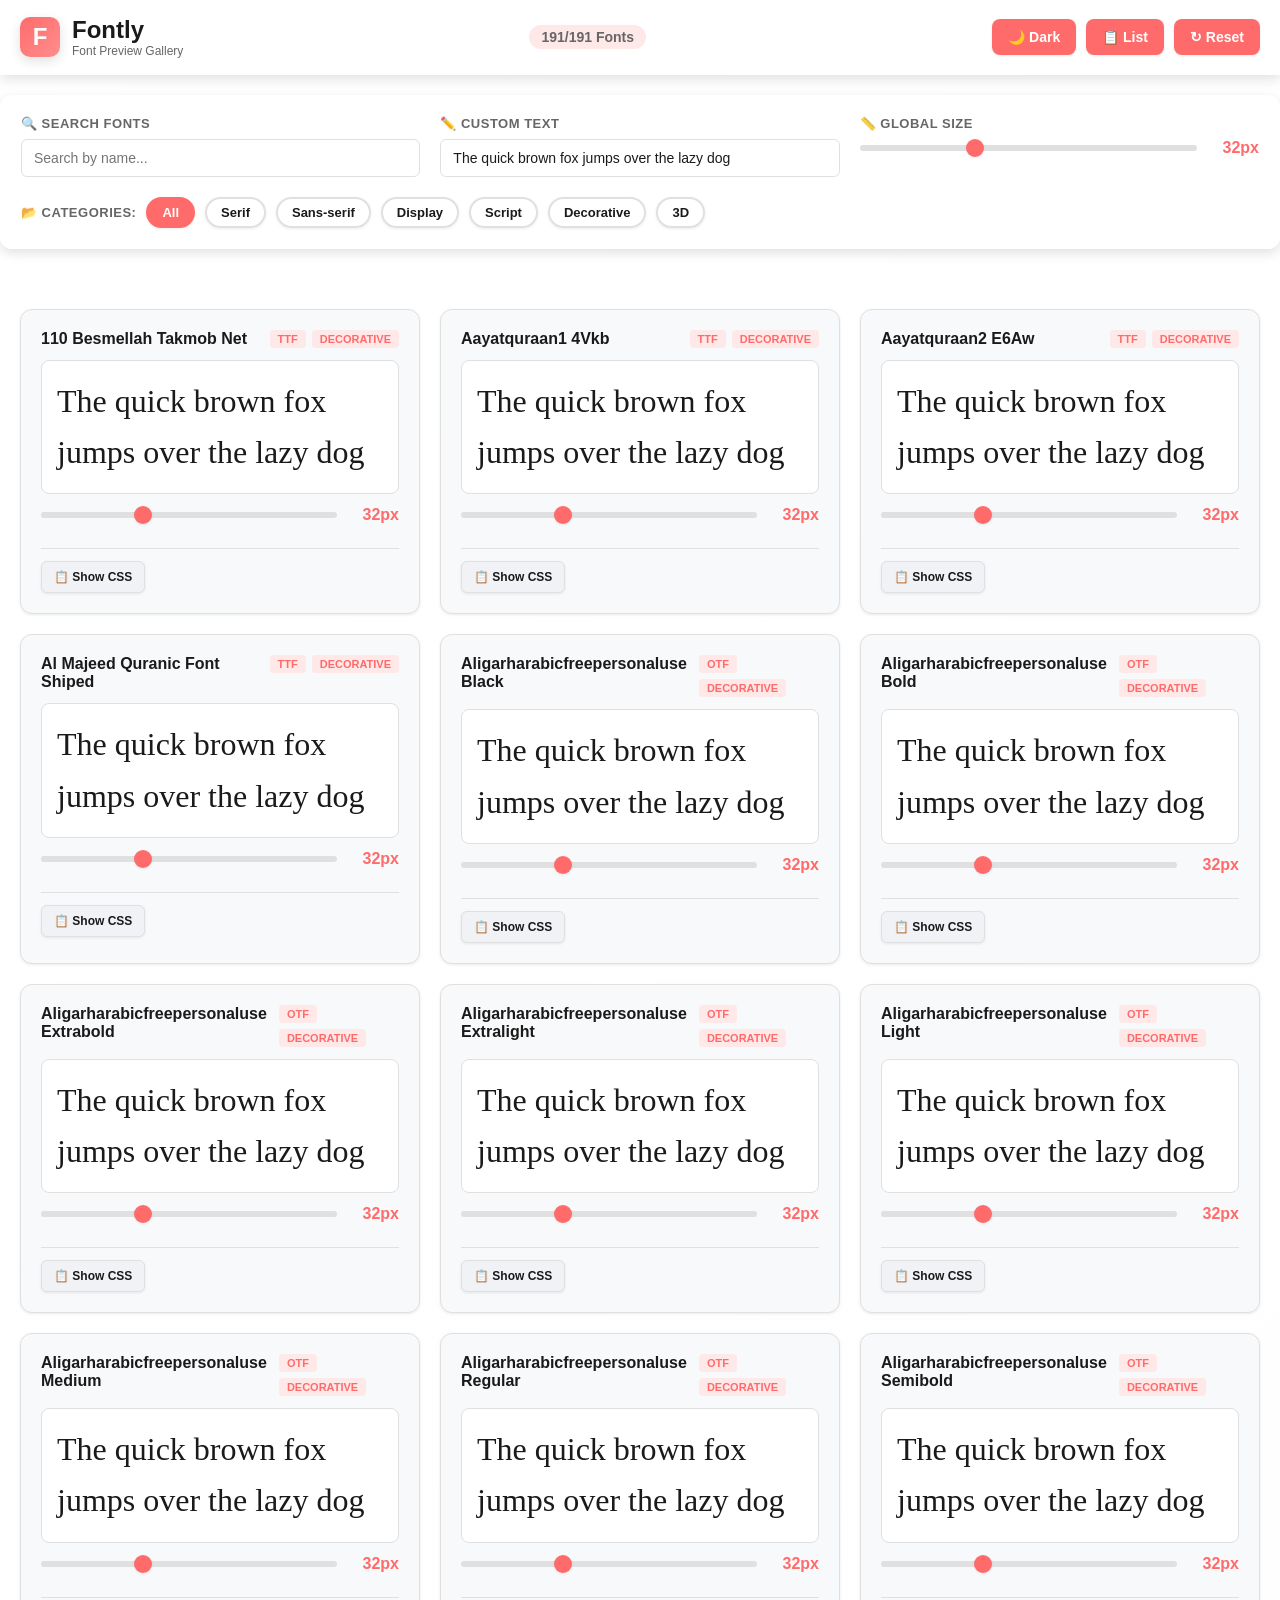
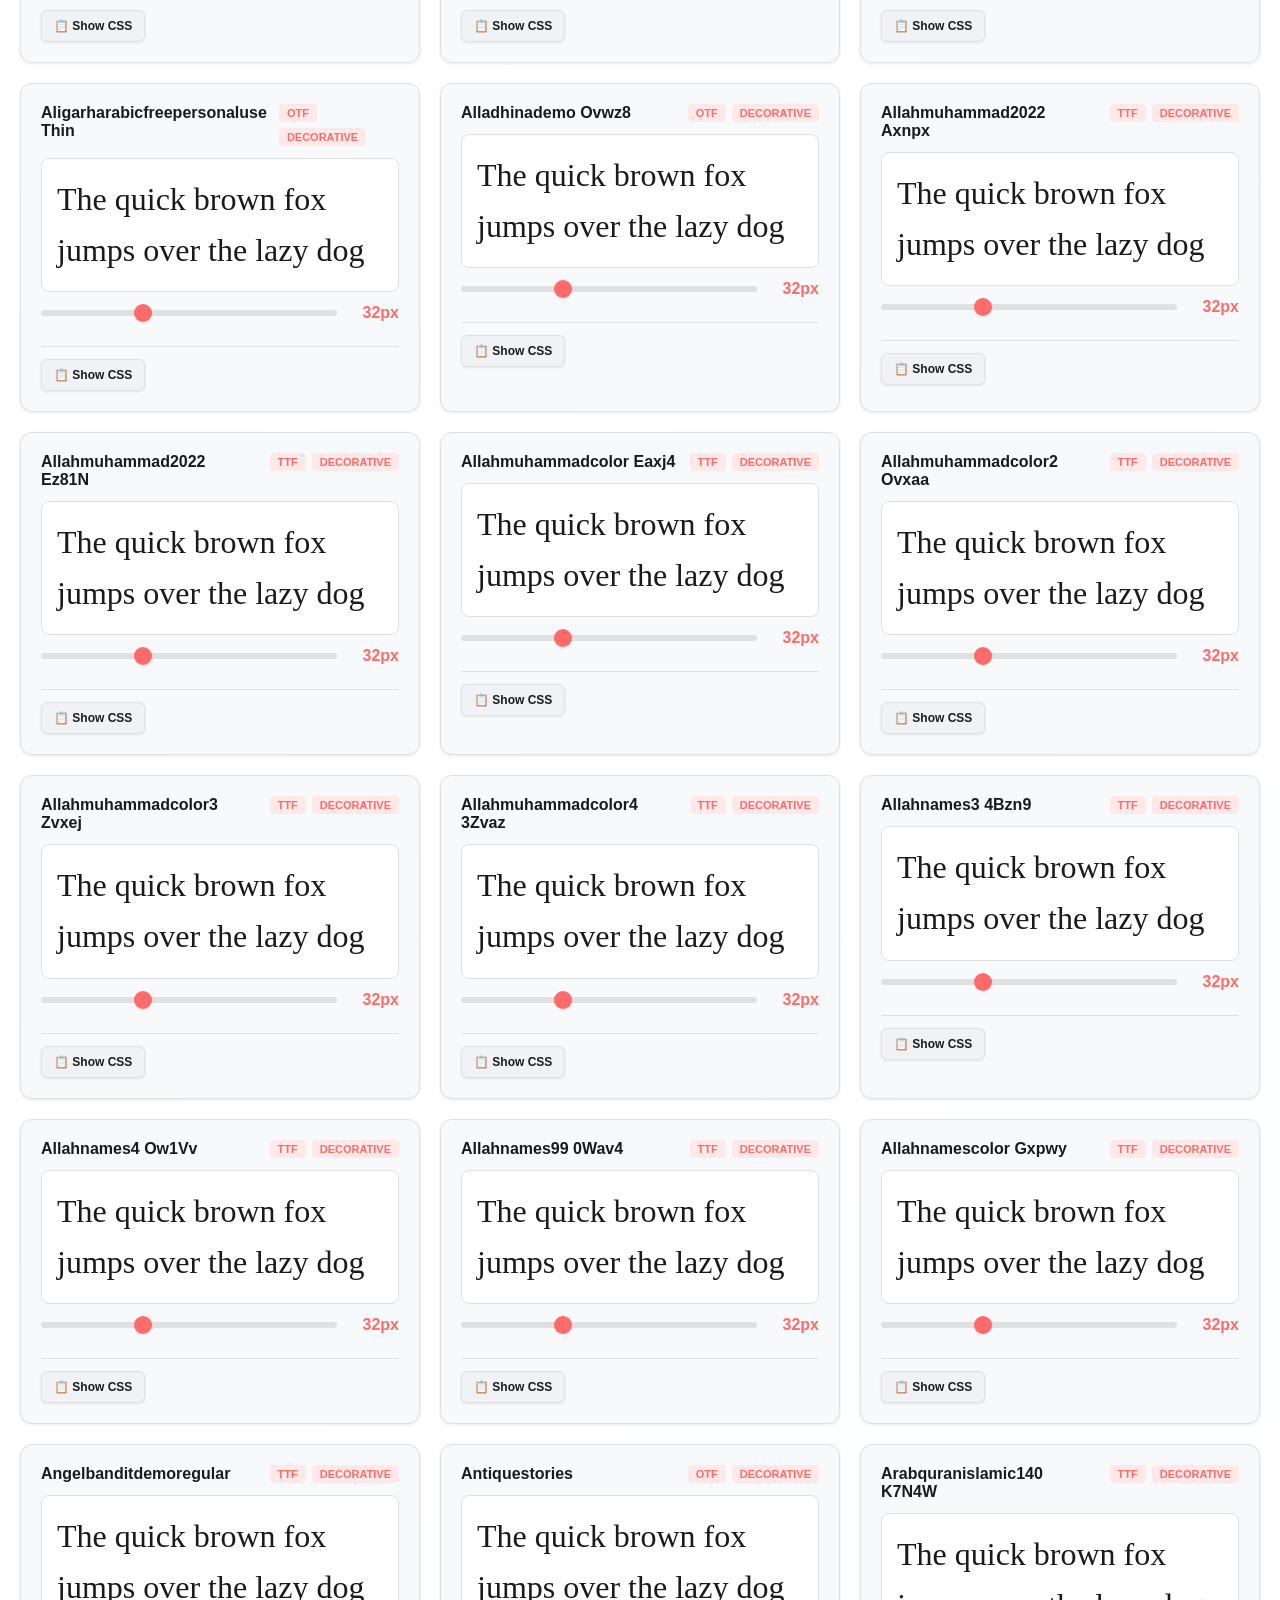
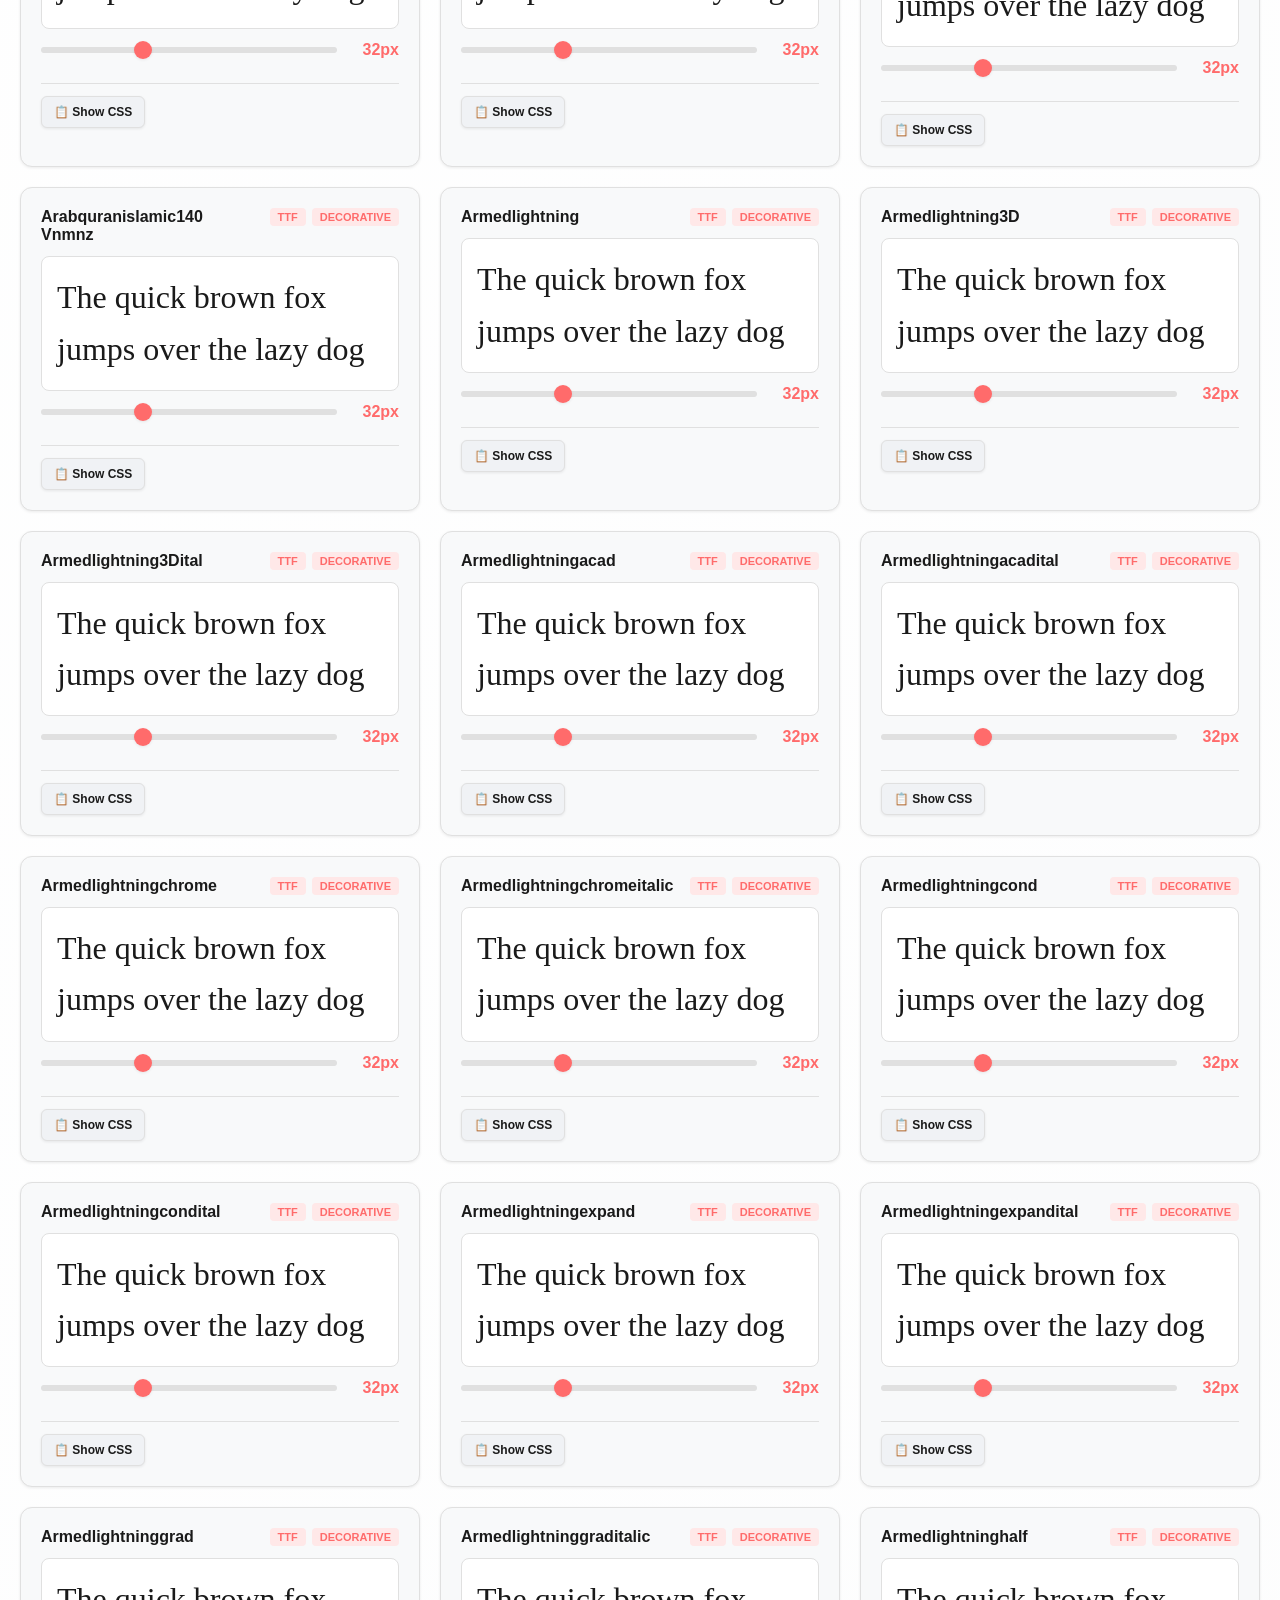
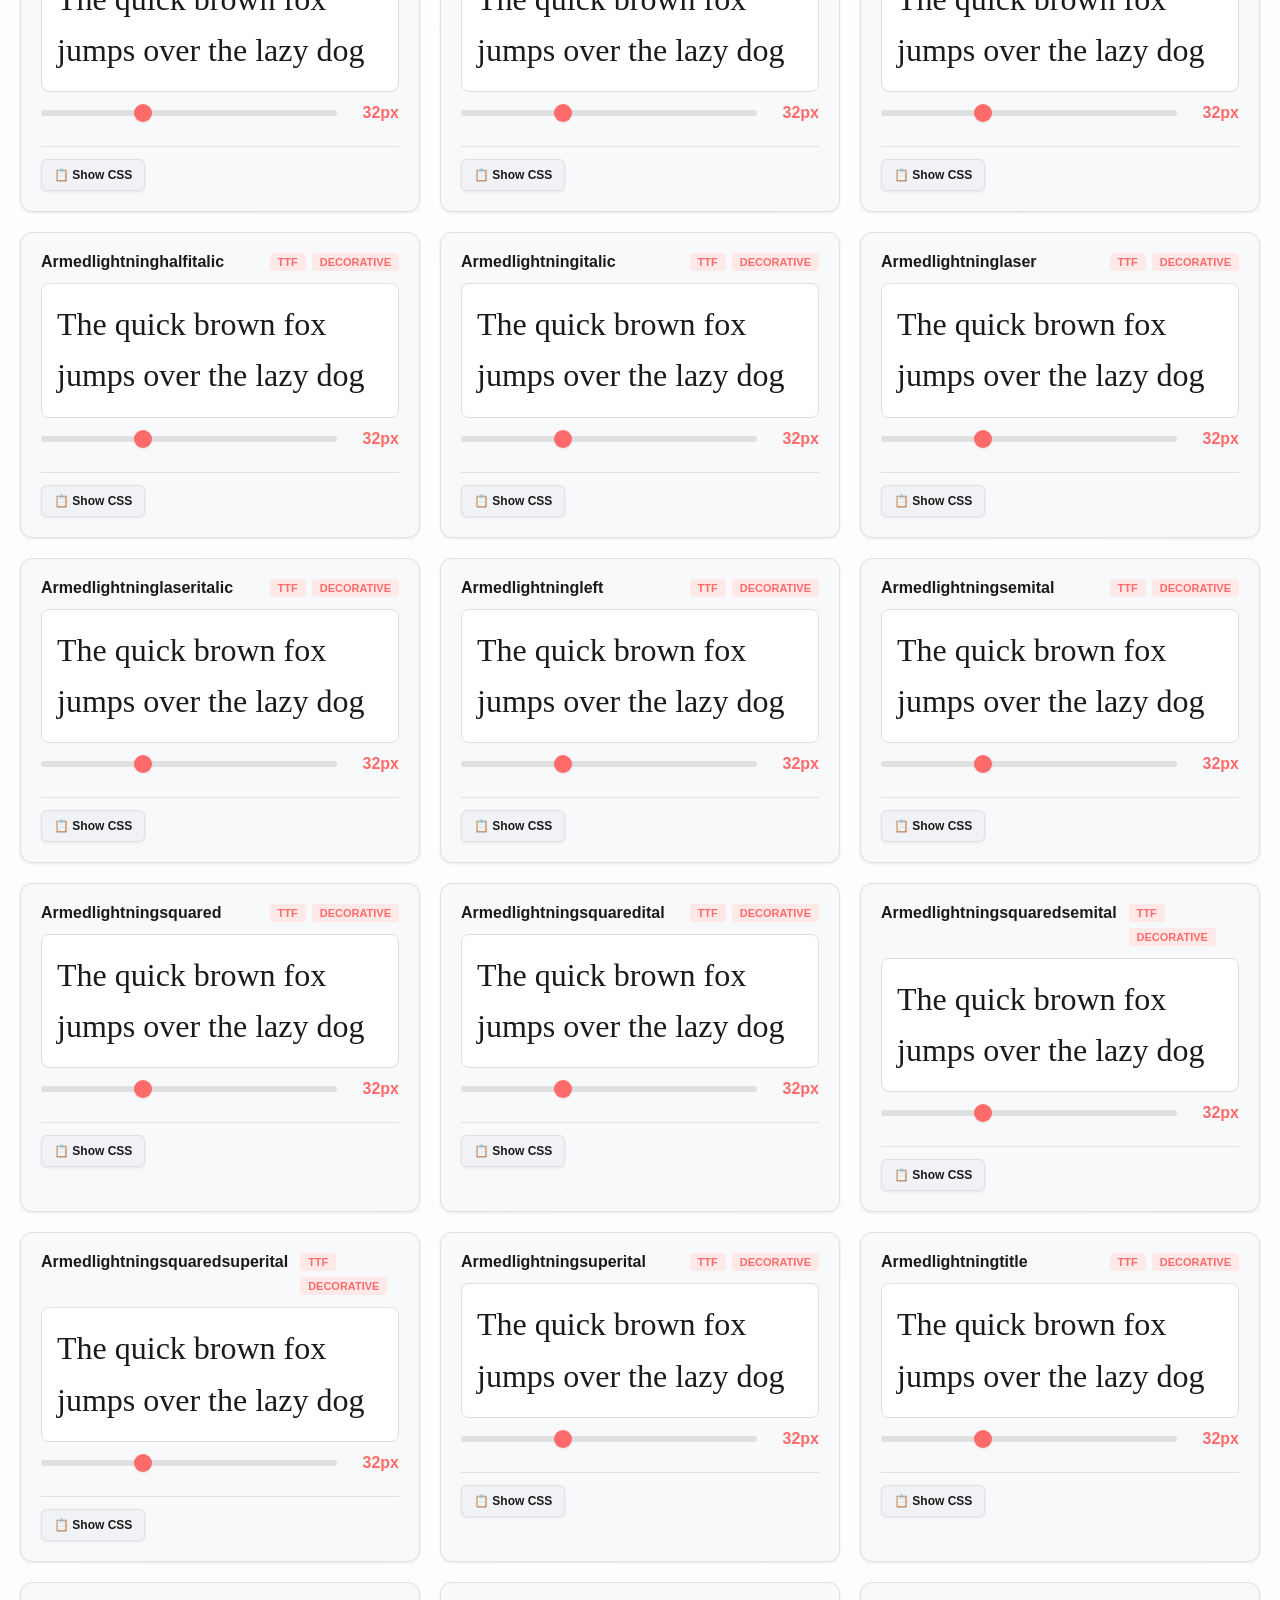
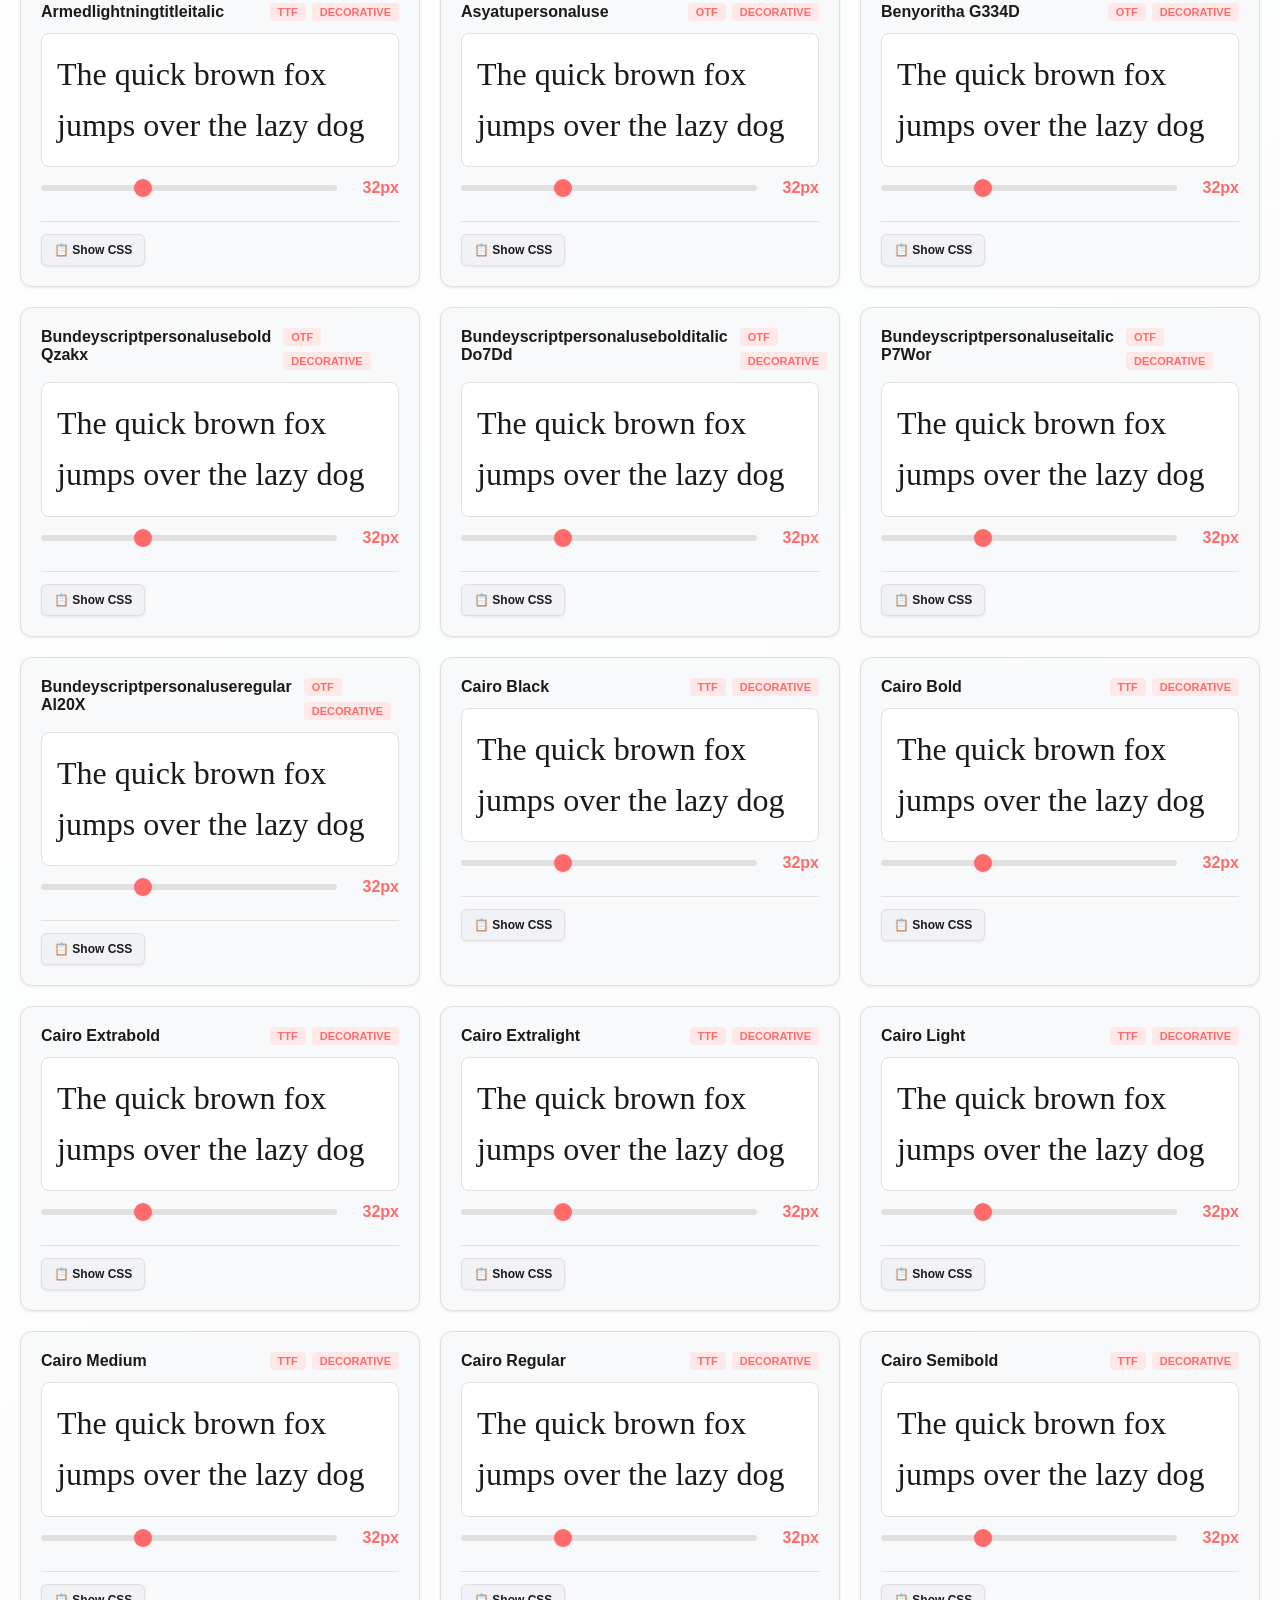
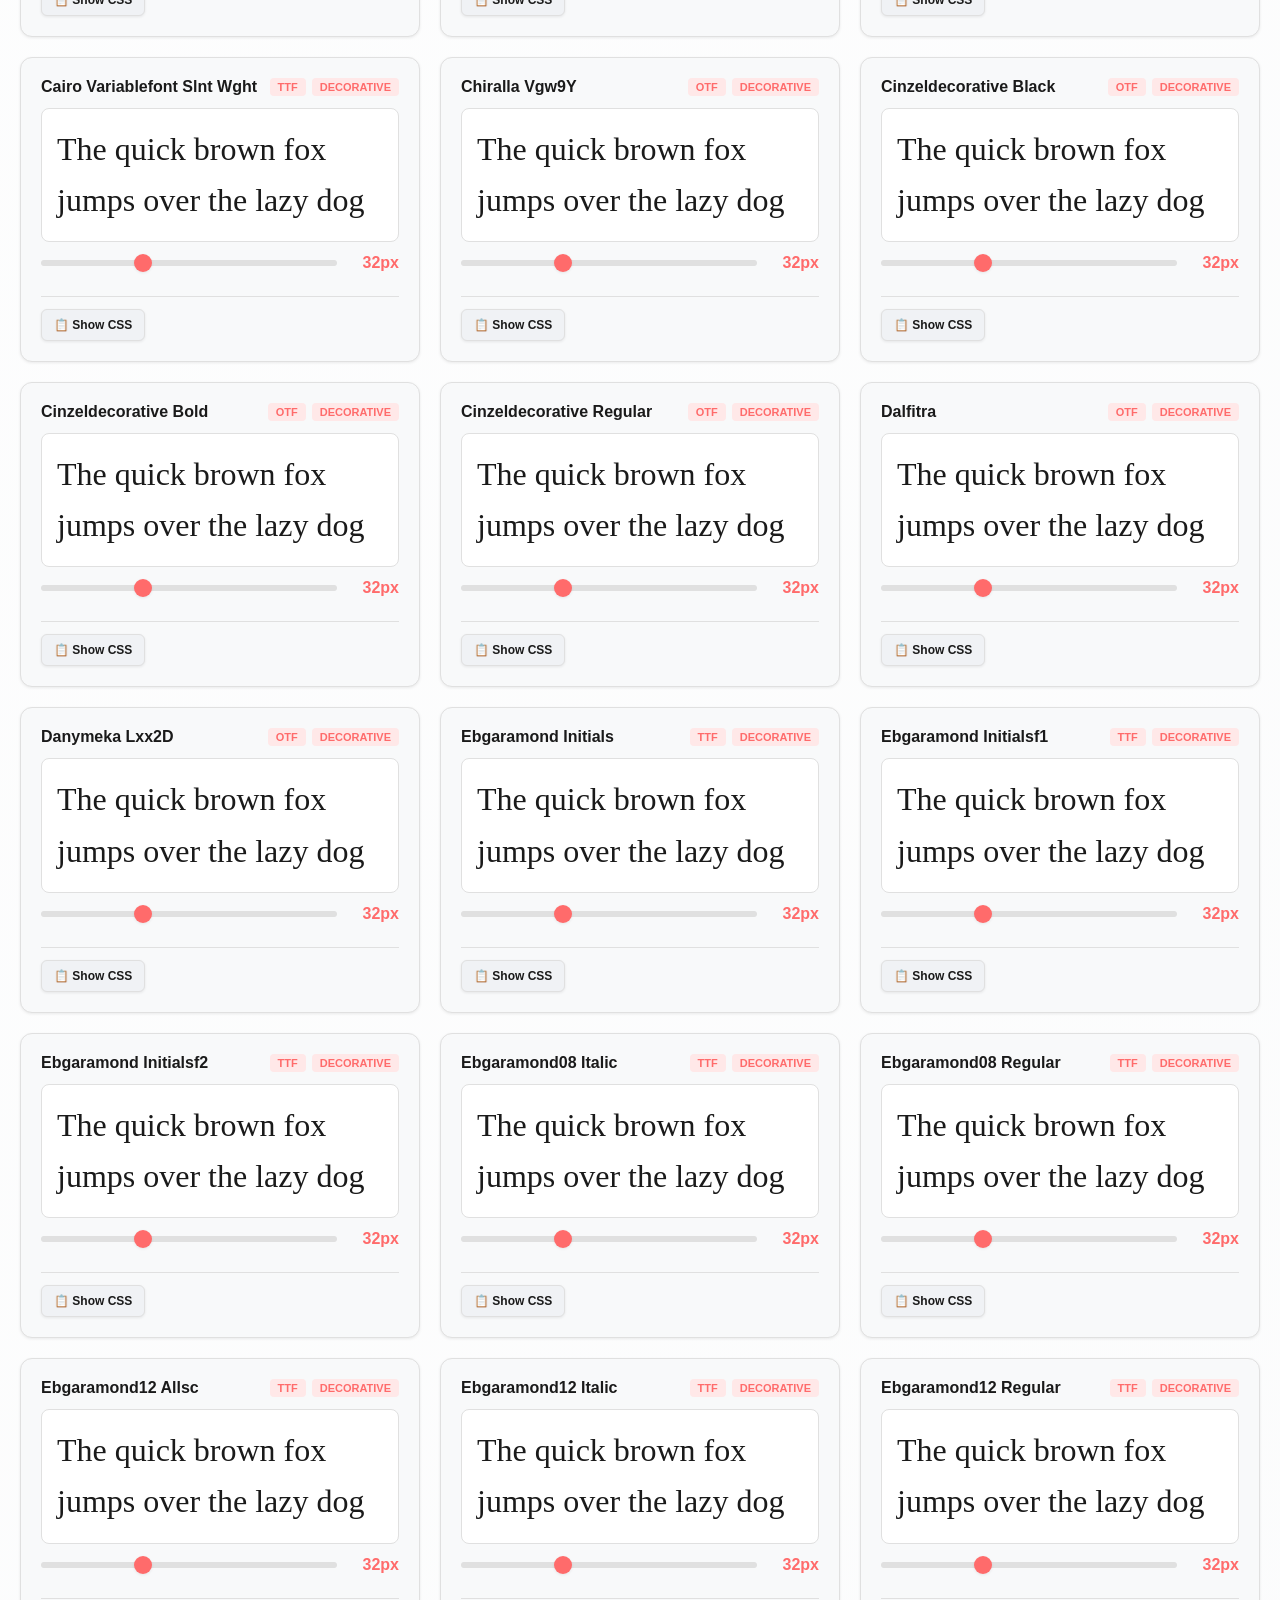
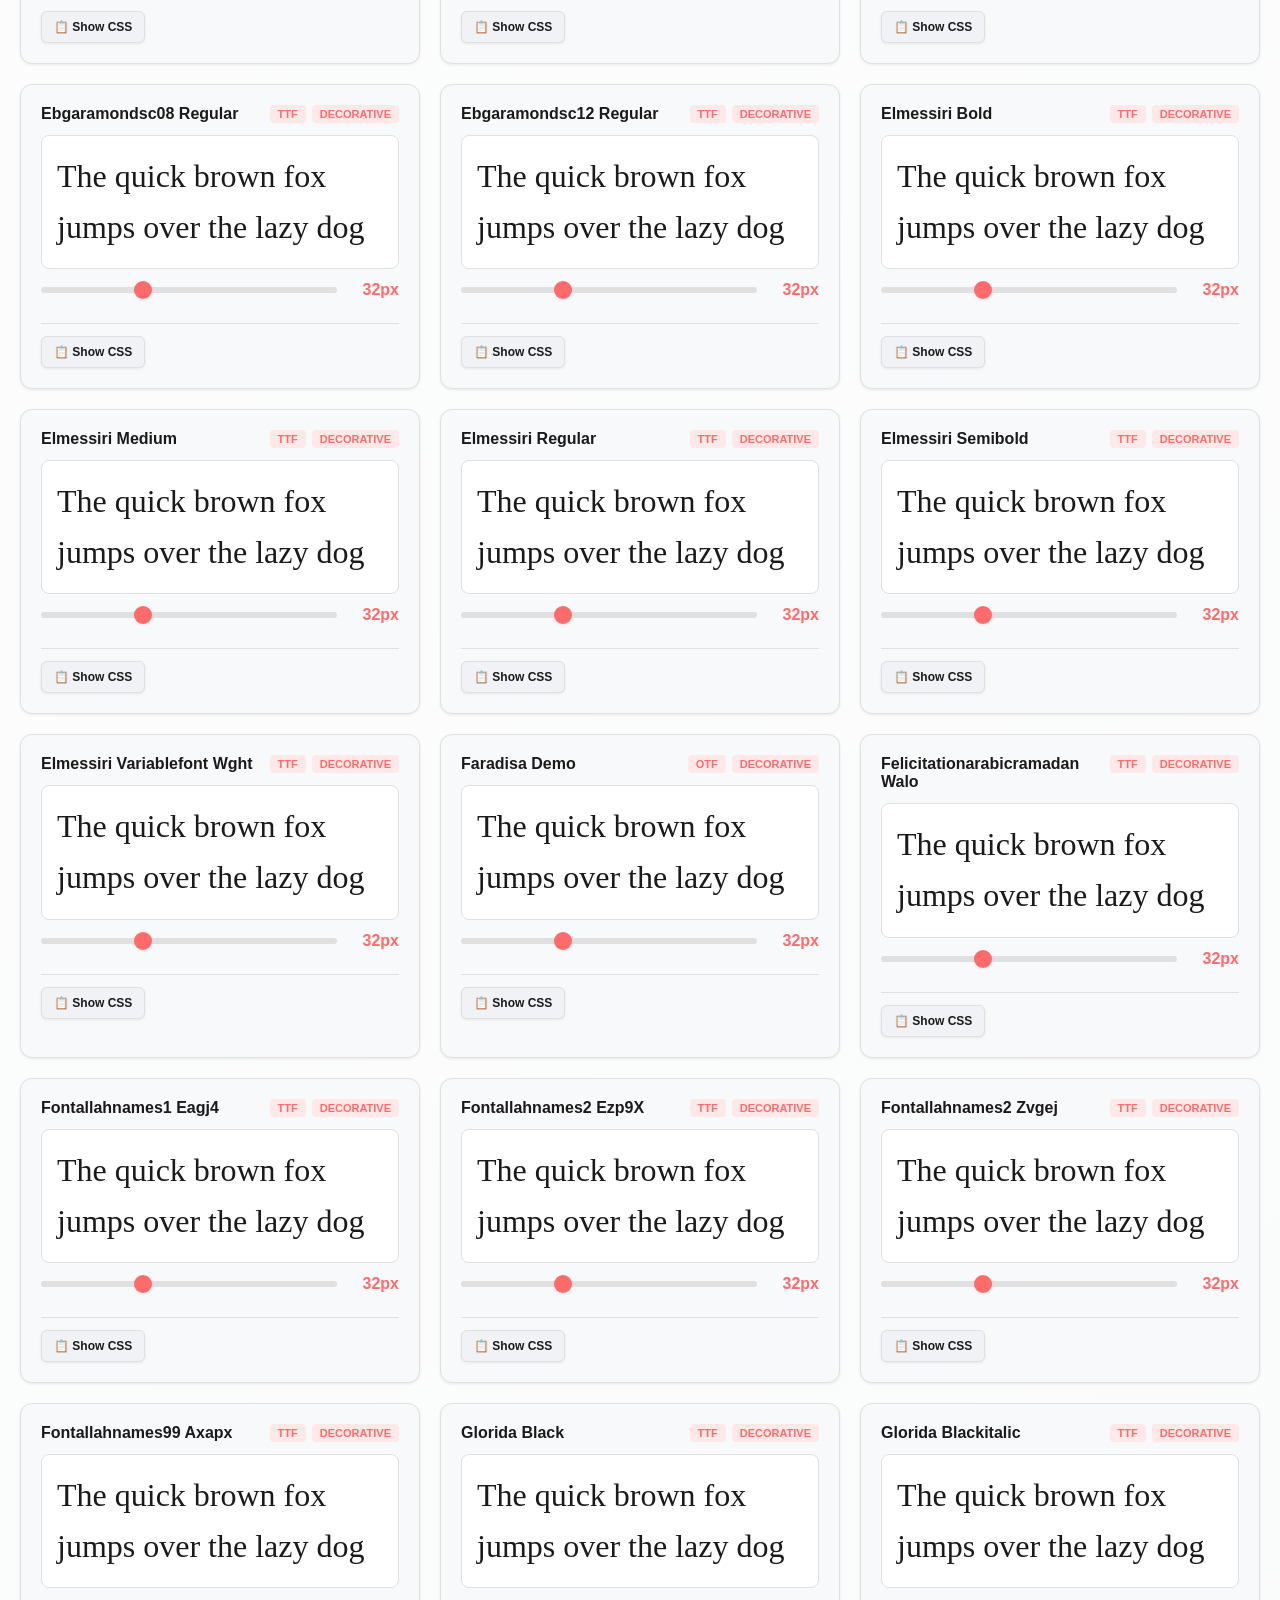
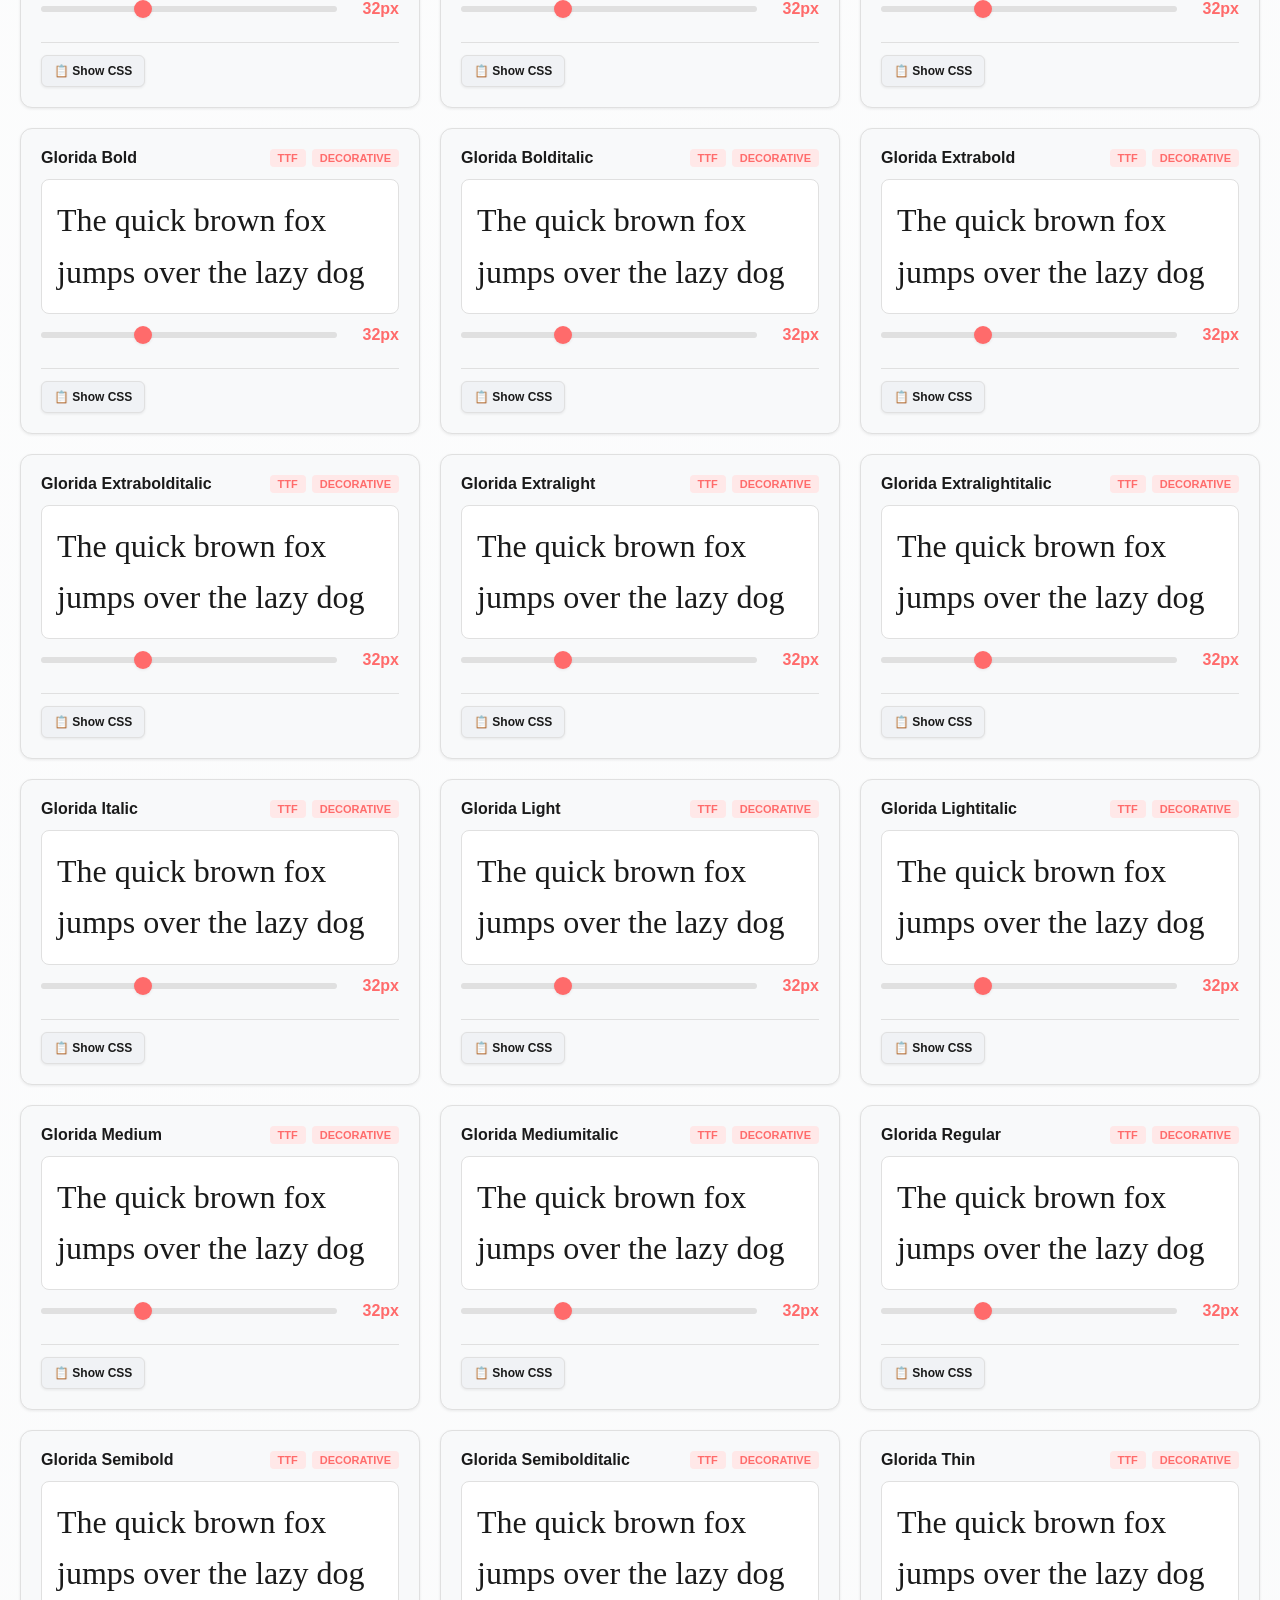
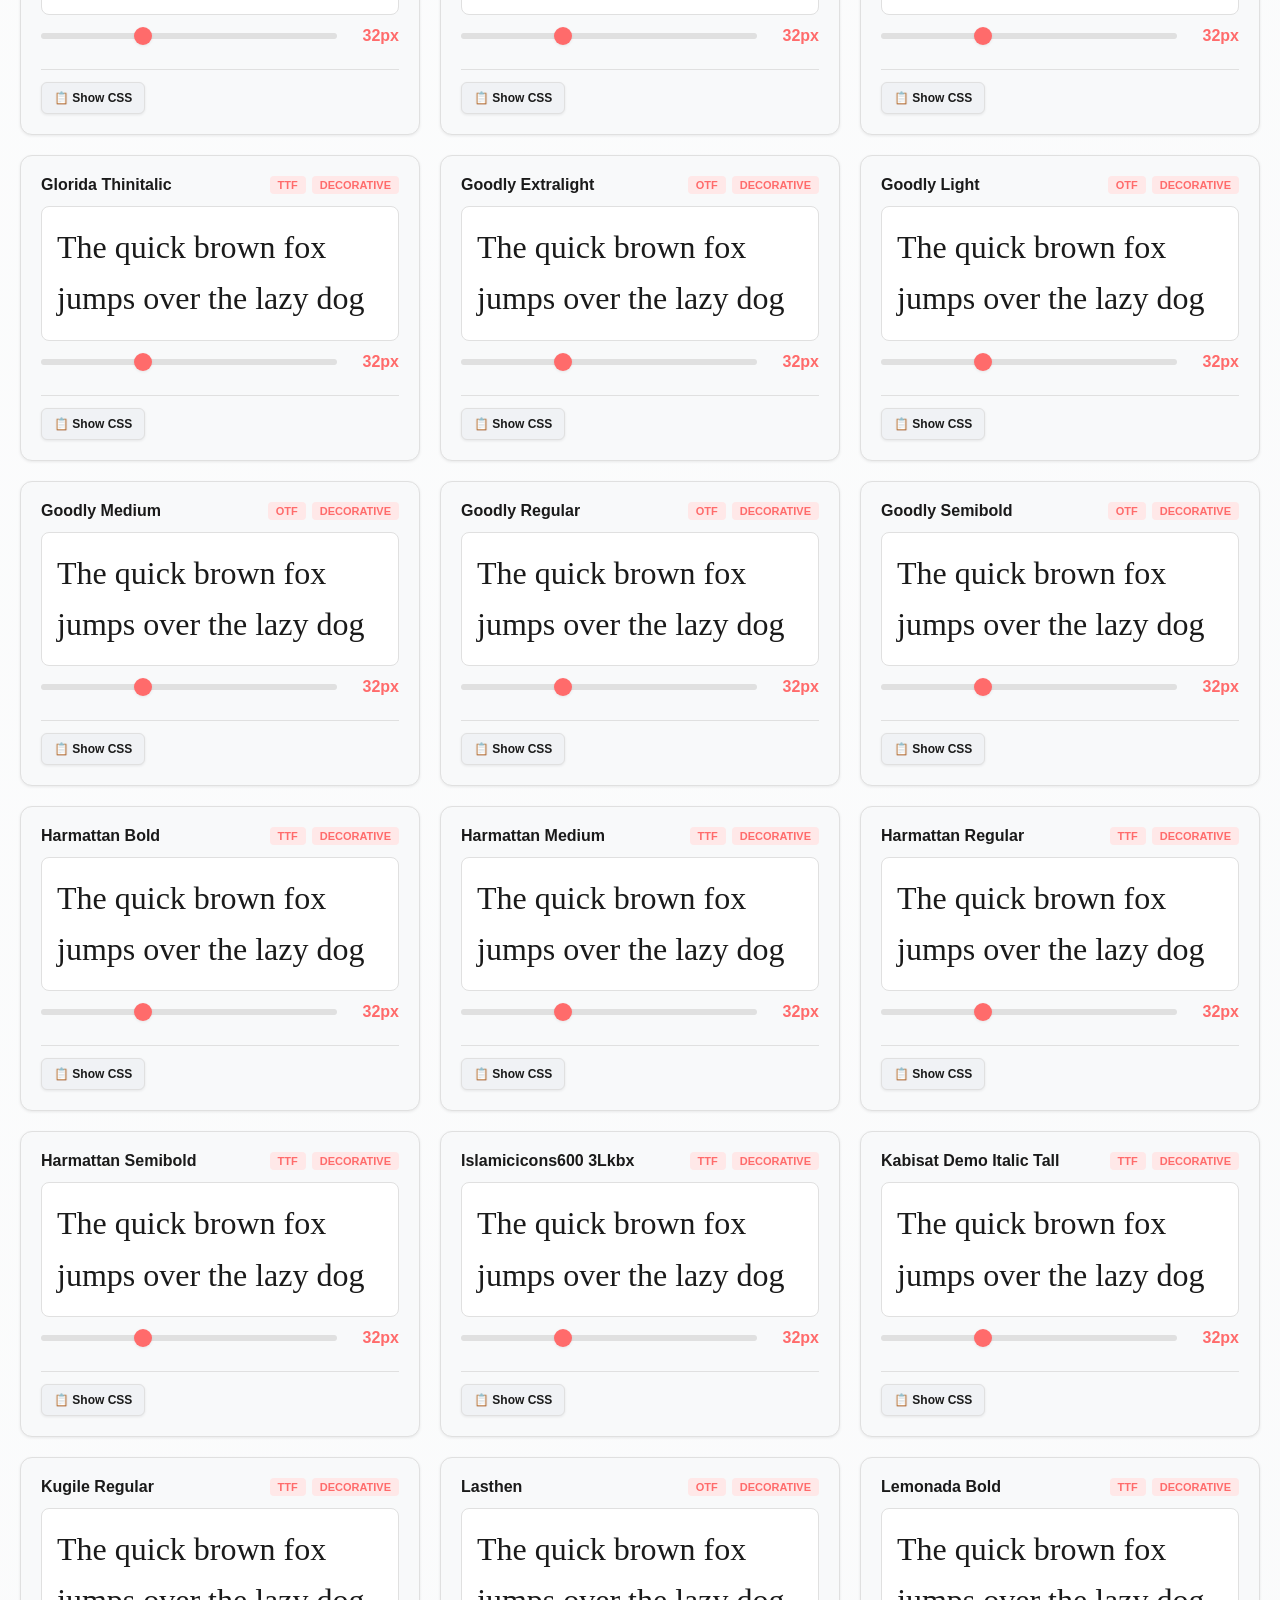
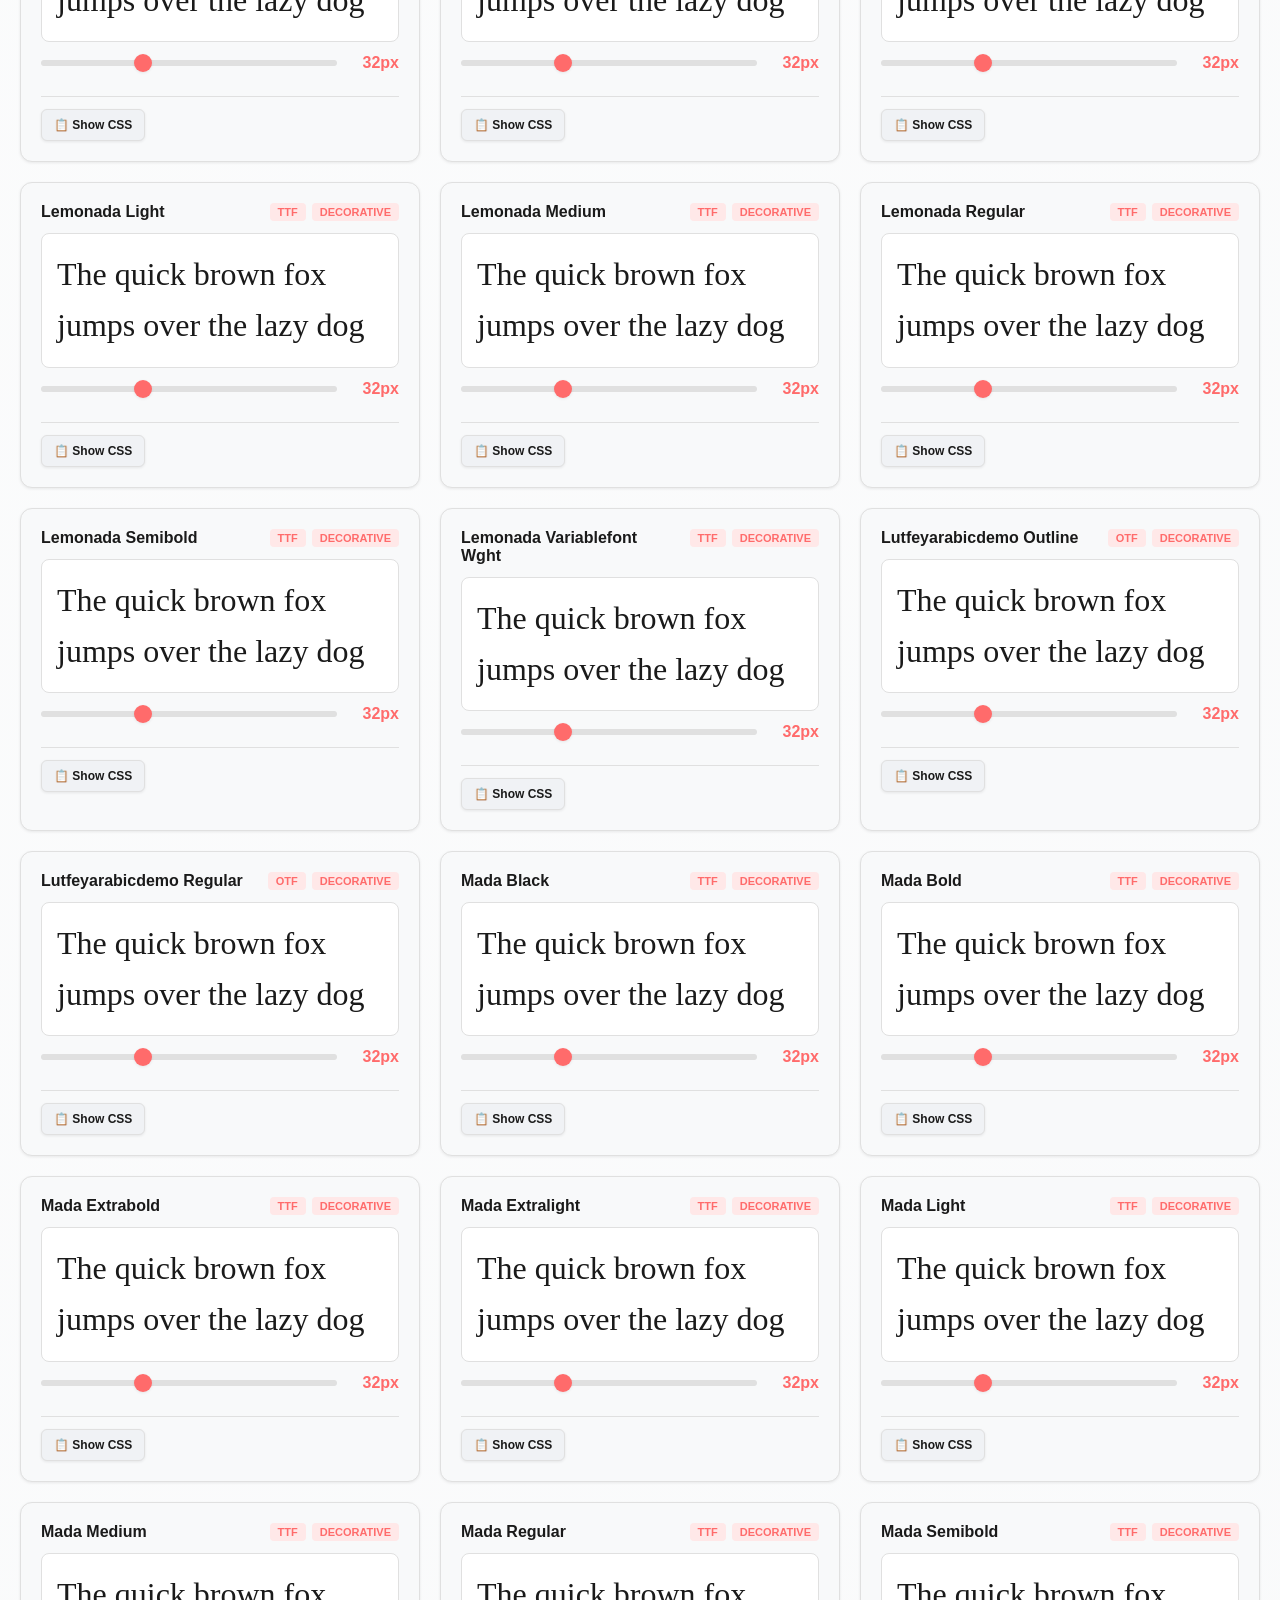
==== commit 8a5df7e3: "Final URL and quote formatting update" ====
--- a/public/index.html
+++ b/public/index.html
@@ -1810,7 +1810,7 @@
                 fontFaceRules += `
                     @font-face {
                         font-family: 'font-${index}';
-                        src: url('${font.file}') format('${font.format}');
+                        src: url("https://fontly-virid.vercel.app${font.file}") format("${font.format}");
                         font-display: swap;
                     }
                 `;
@@ -1872,15 +1872,15 @@
                             <button class="code-toggle" data-index="${fontIndex}">📋 Show CSS</button>
                             <div class="code-block" data-index="${fontIndex}">
                                 <code>@font-face {
-  font-family: '${font.name}';
-  src: url('${font.file}') format('${font.format}');
+  font-family: "${font.name}";
+  src: url("https://fontly-virid.vercel.app${font.file}") format("${font.format}");
   font-weight: normal;
   font-style: normal;
   font-display: swap;
 }</code>
                                 <button class="copy-btn" data-code="@font-face {
-  font-family: '${font.name}';
-  src: url('${font.file}') format('${font.format}');
+  font-family: "${font.name}";
+  src: url("https://fontly-virid.vercel.app${font.file}") format("${font.format}");
   font-weight: normal;
   font-style: normal;
   font-display: swap;
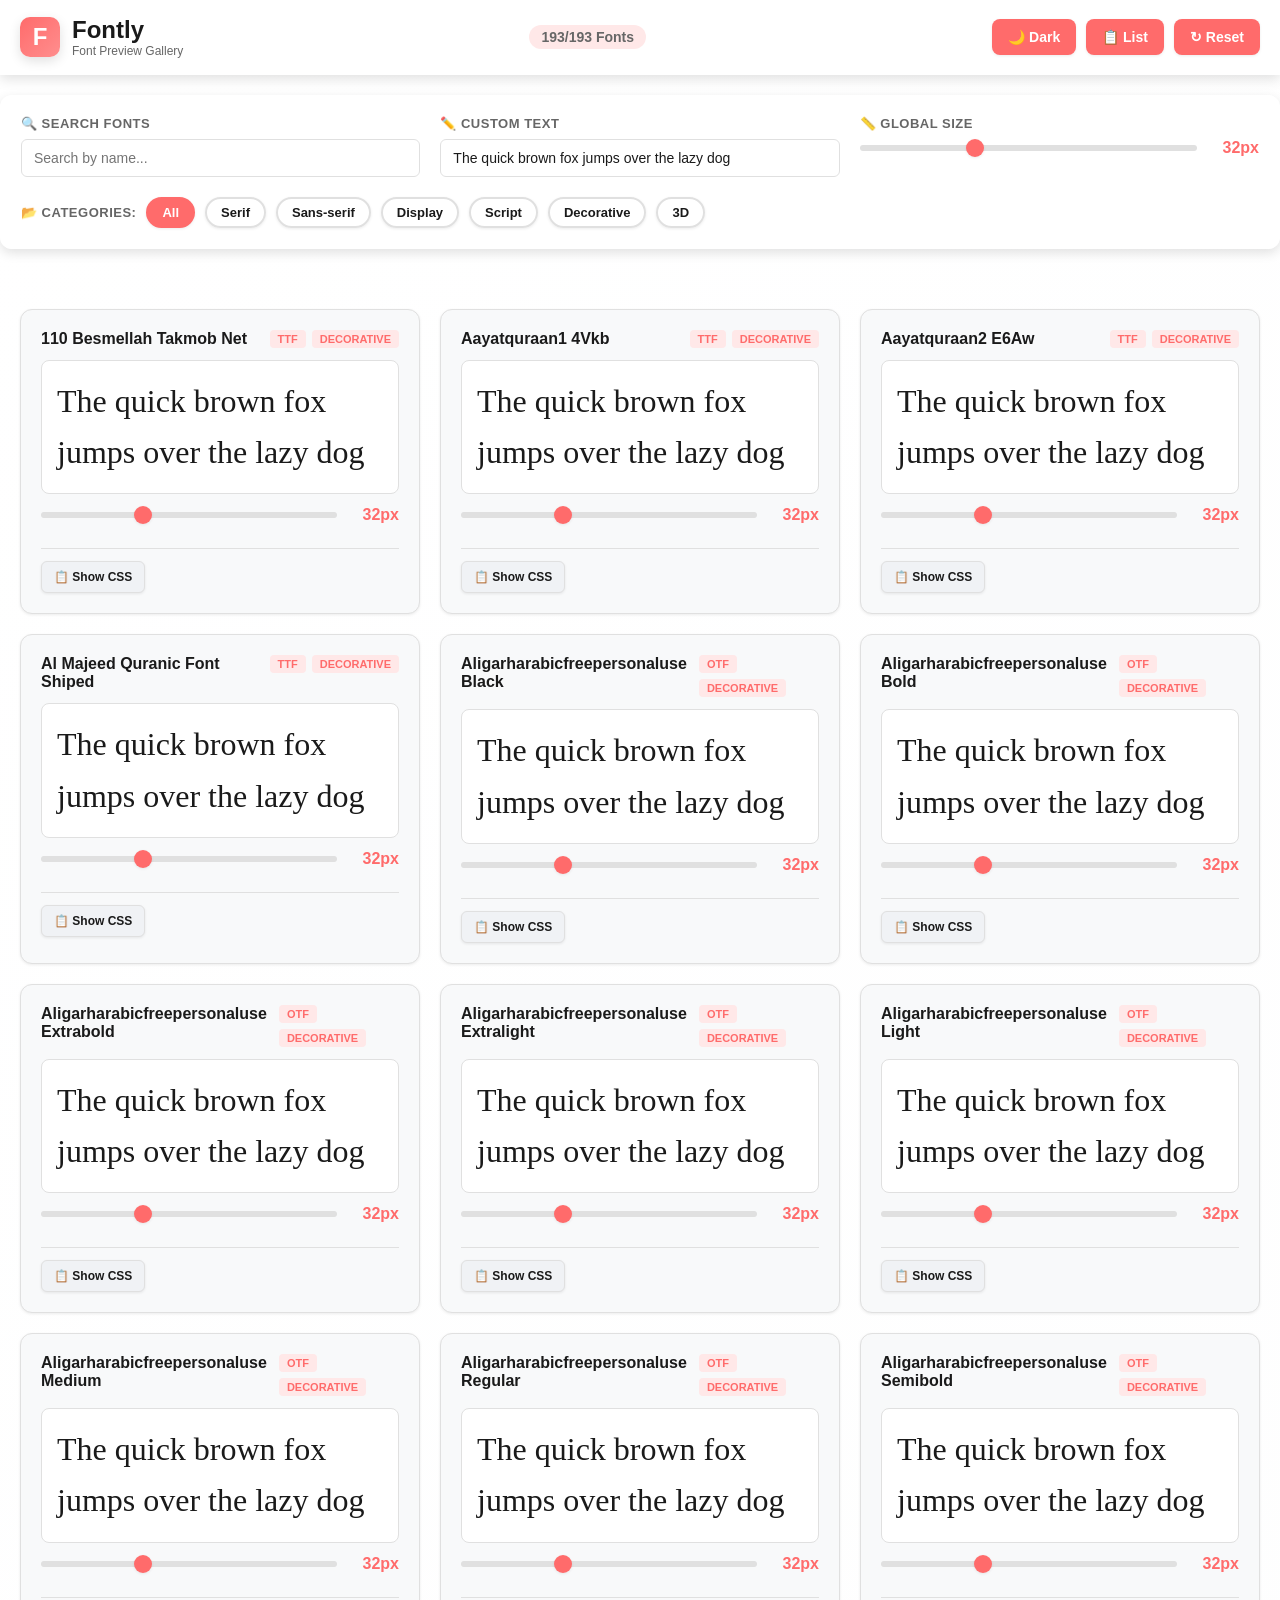
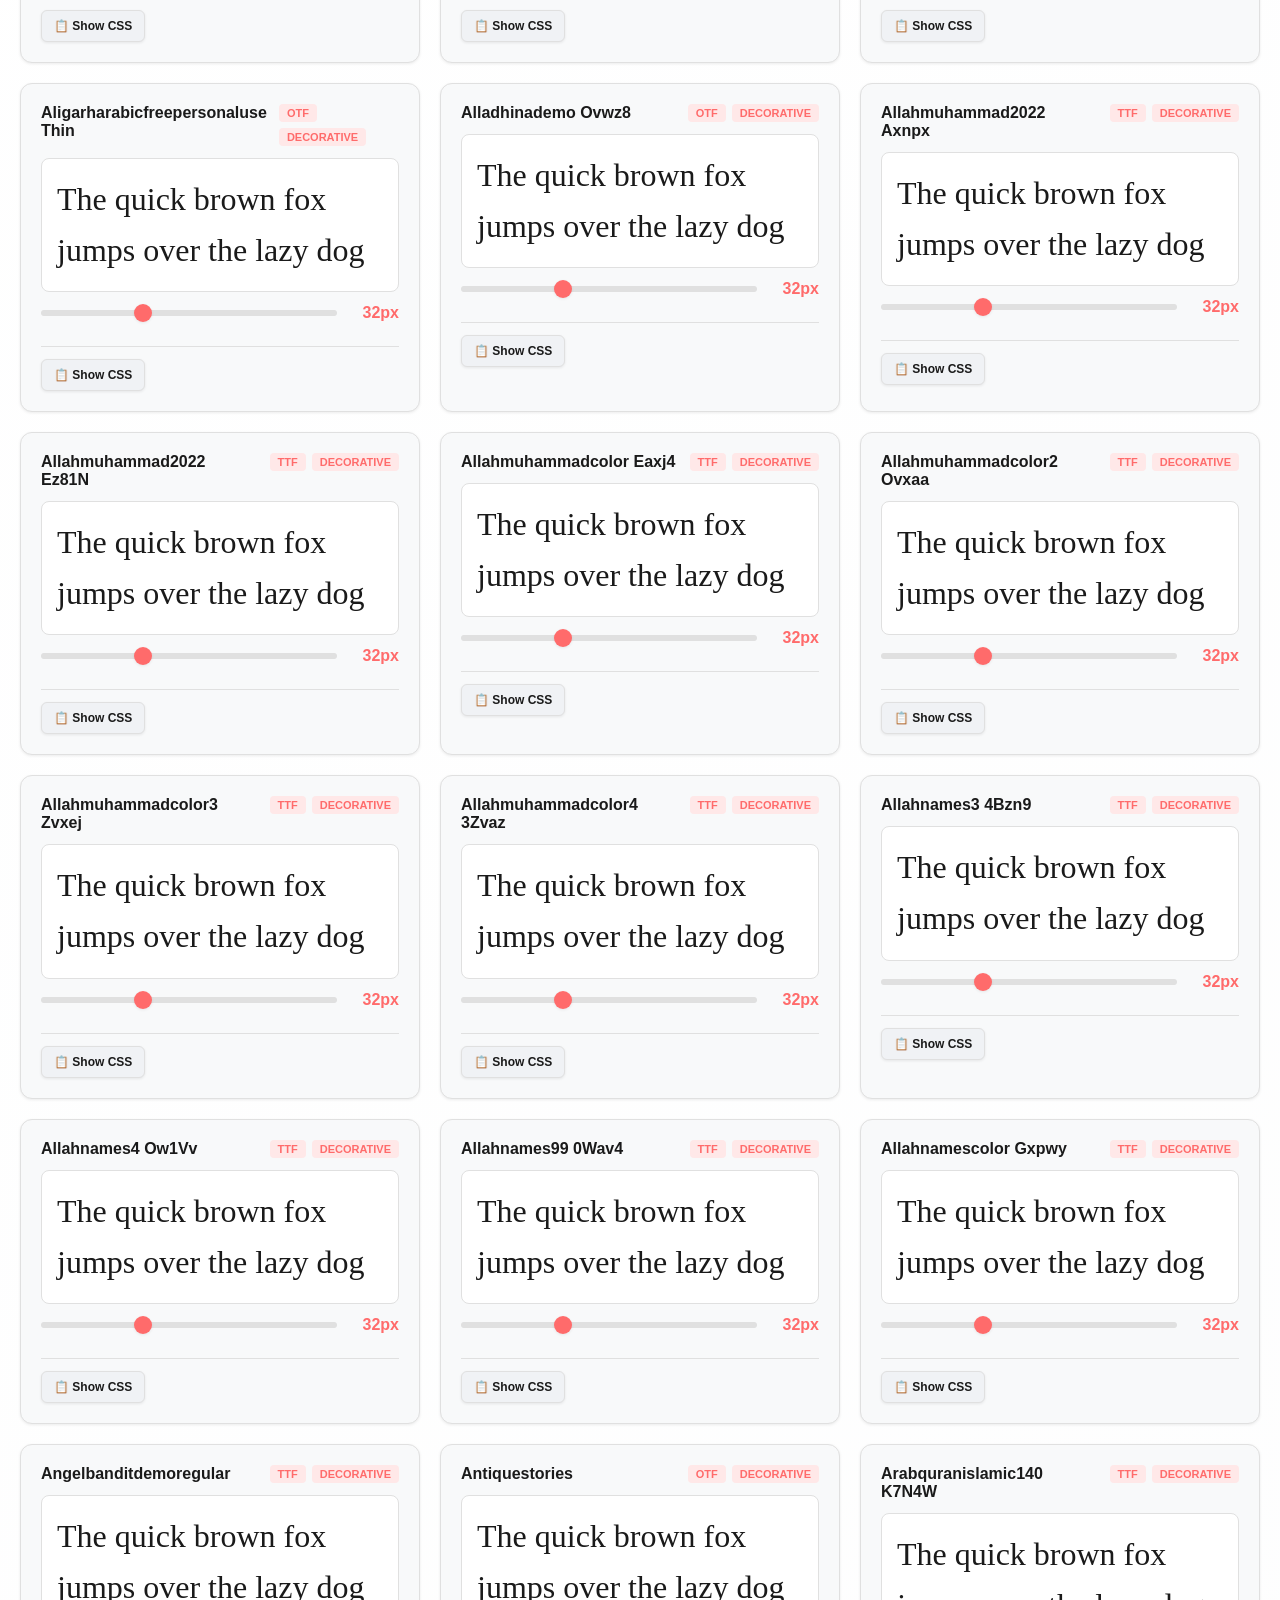
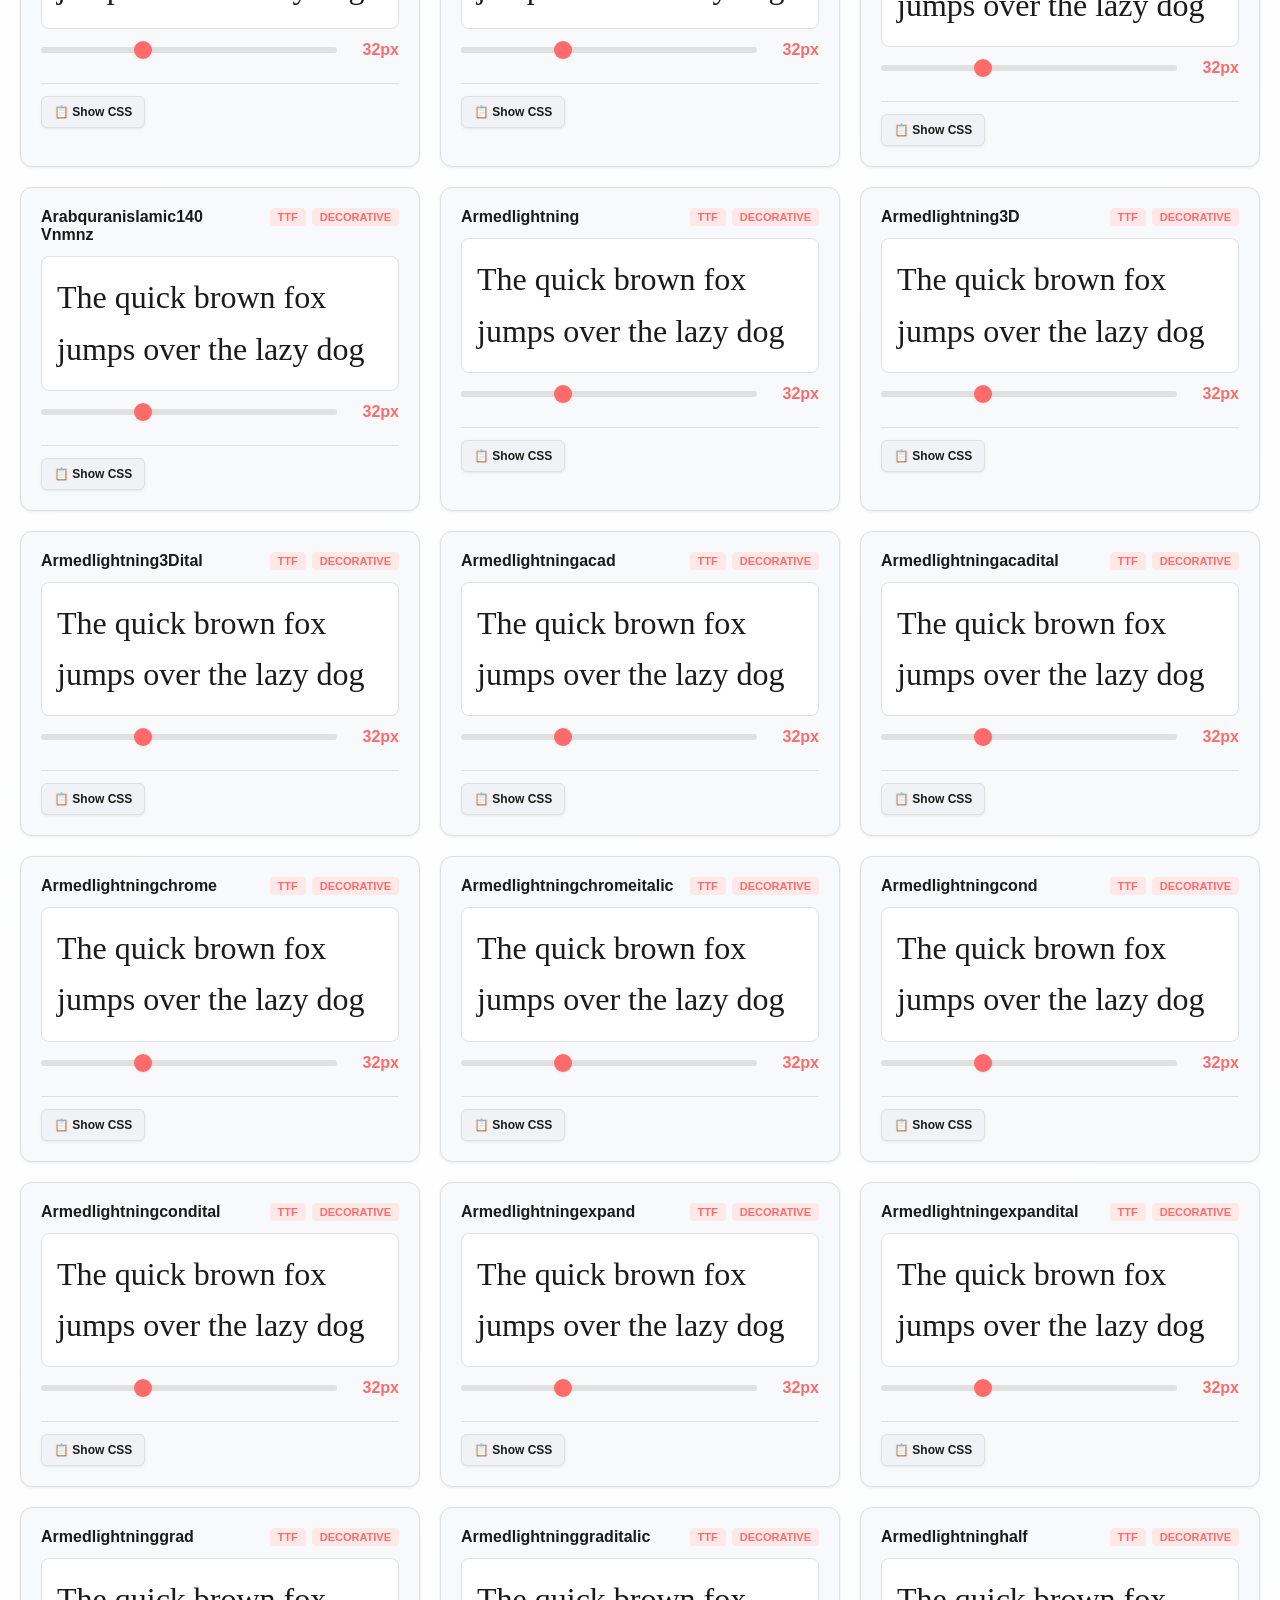
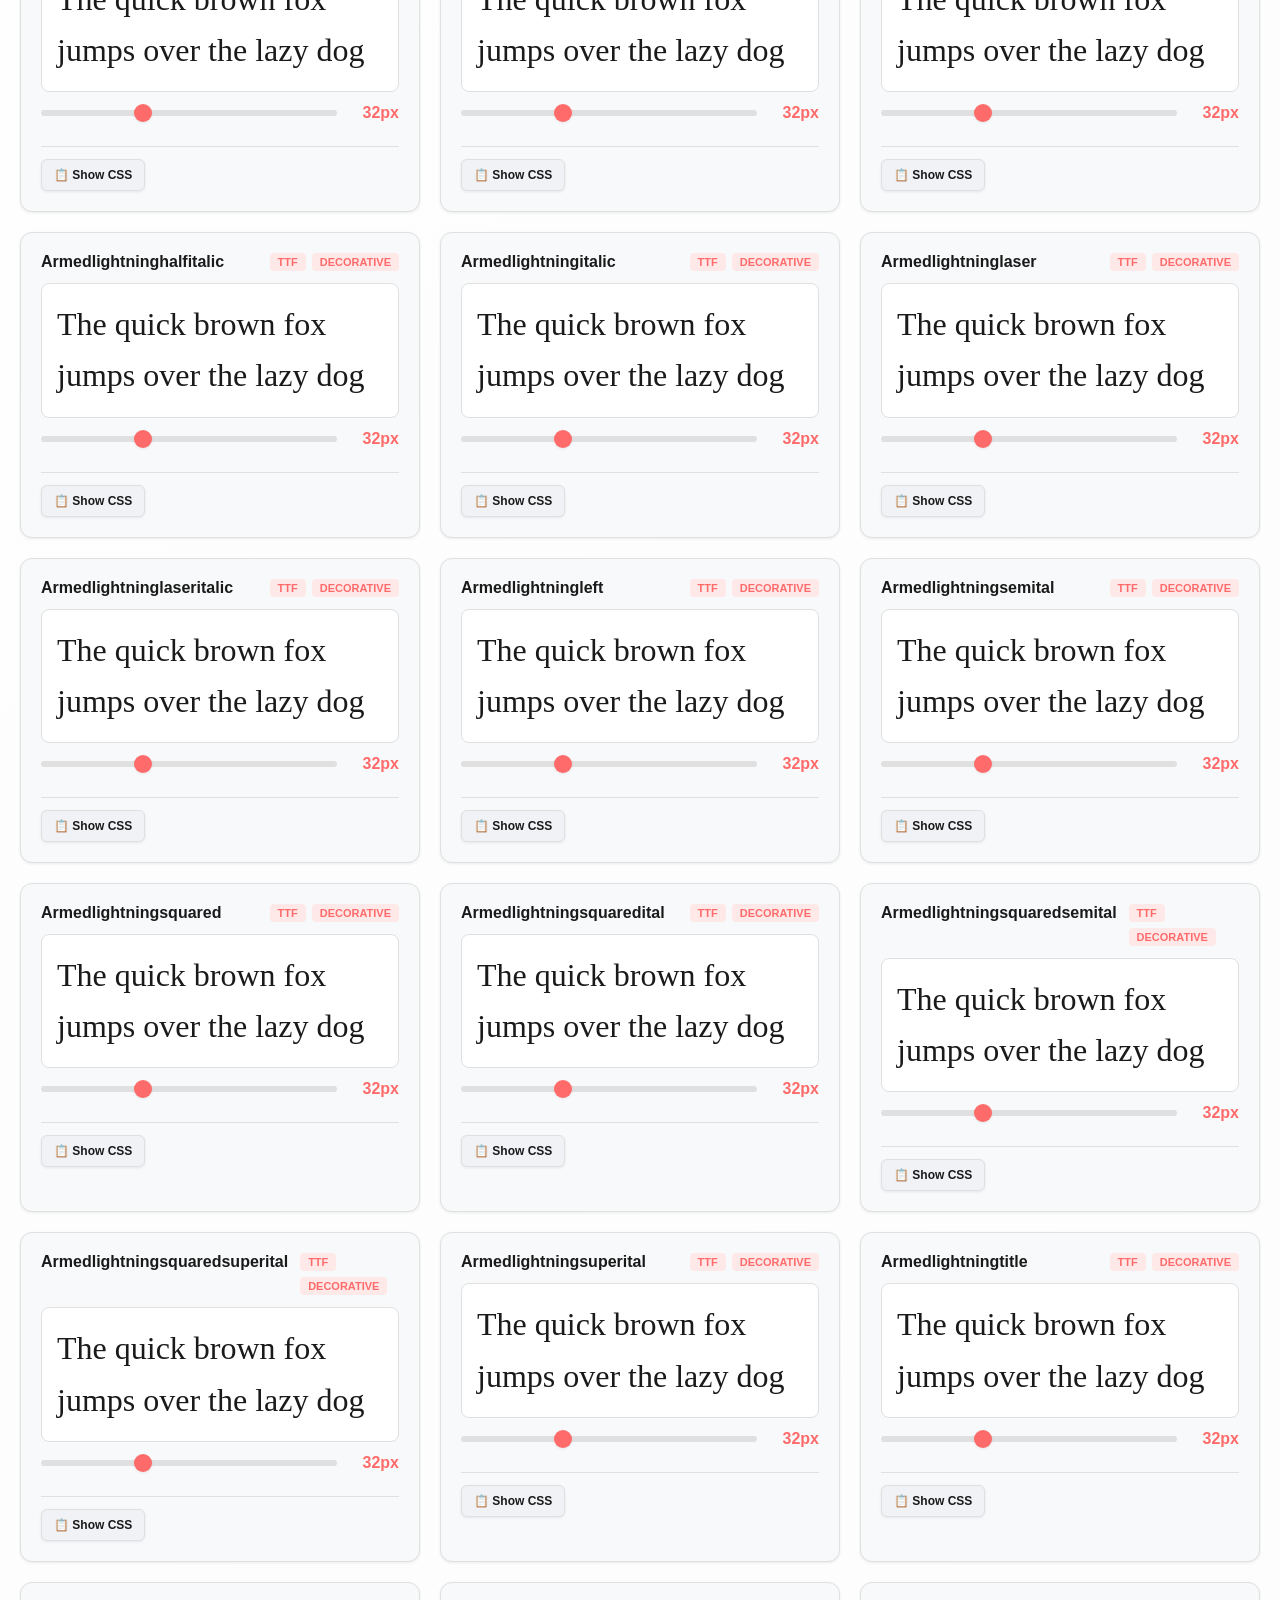
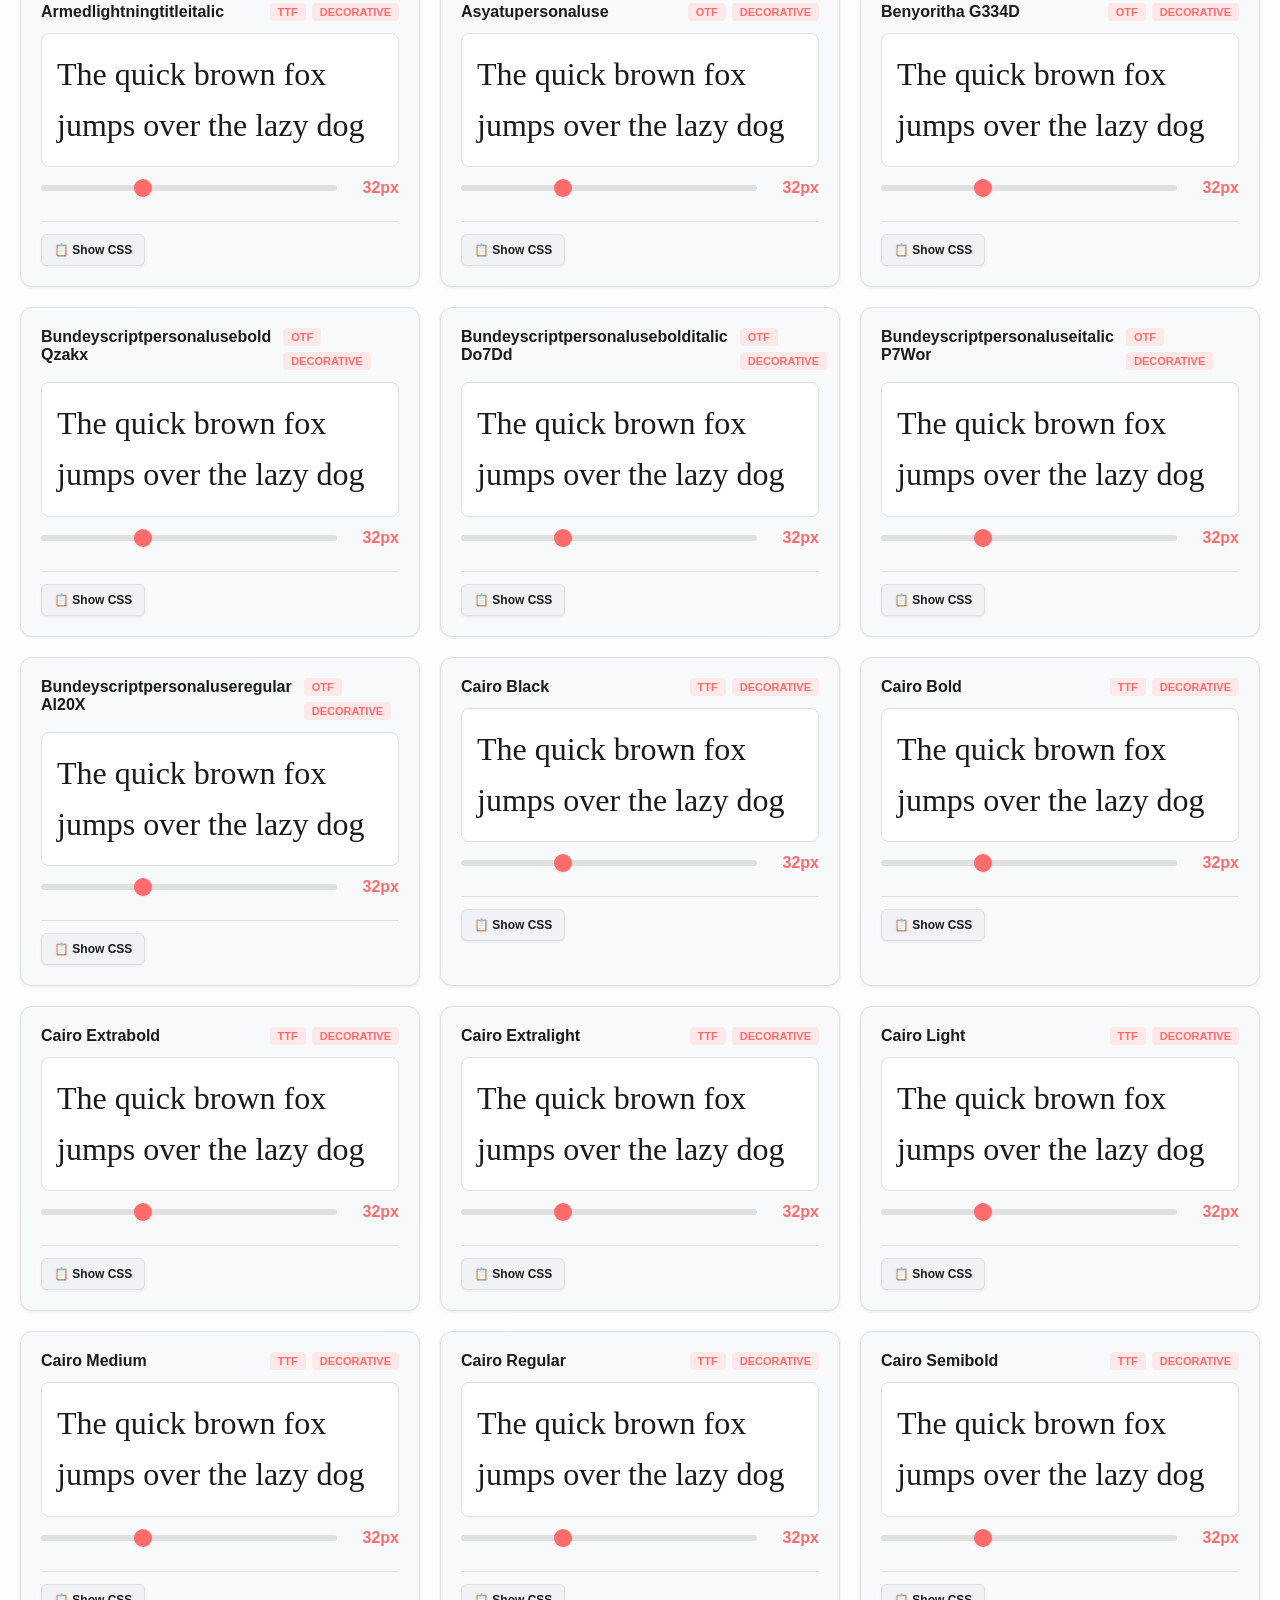
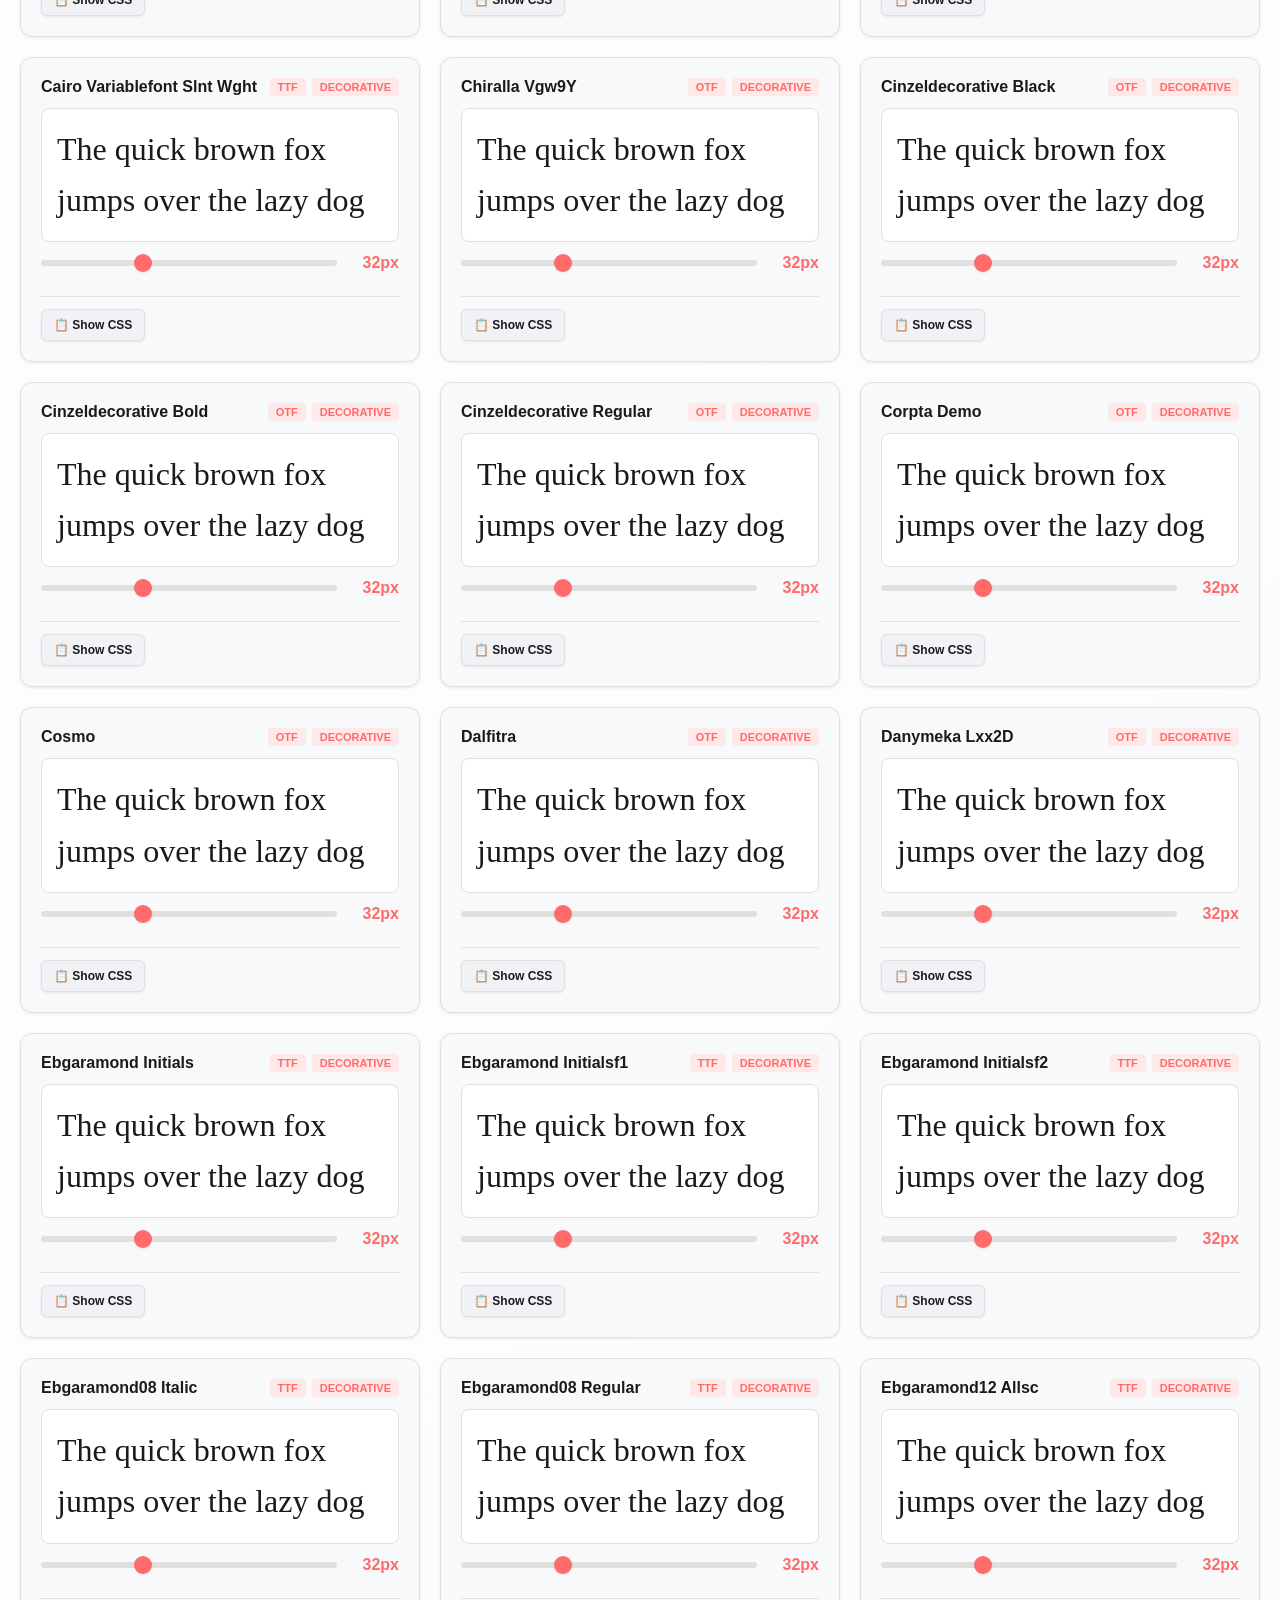
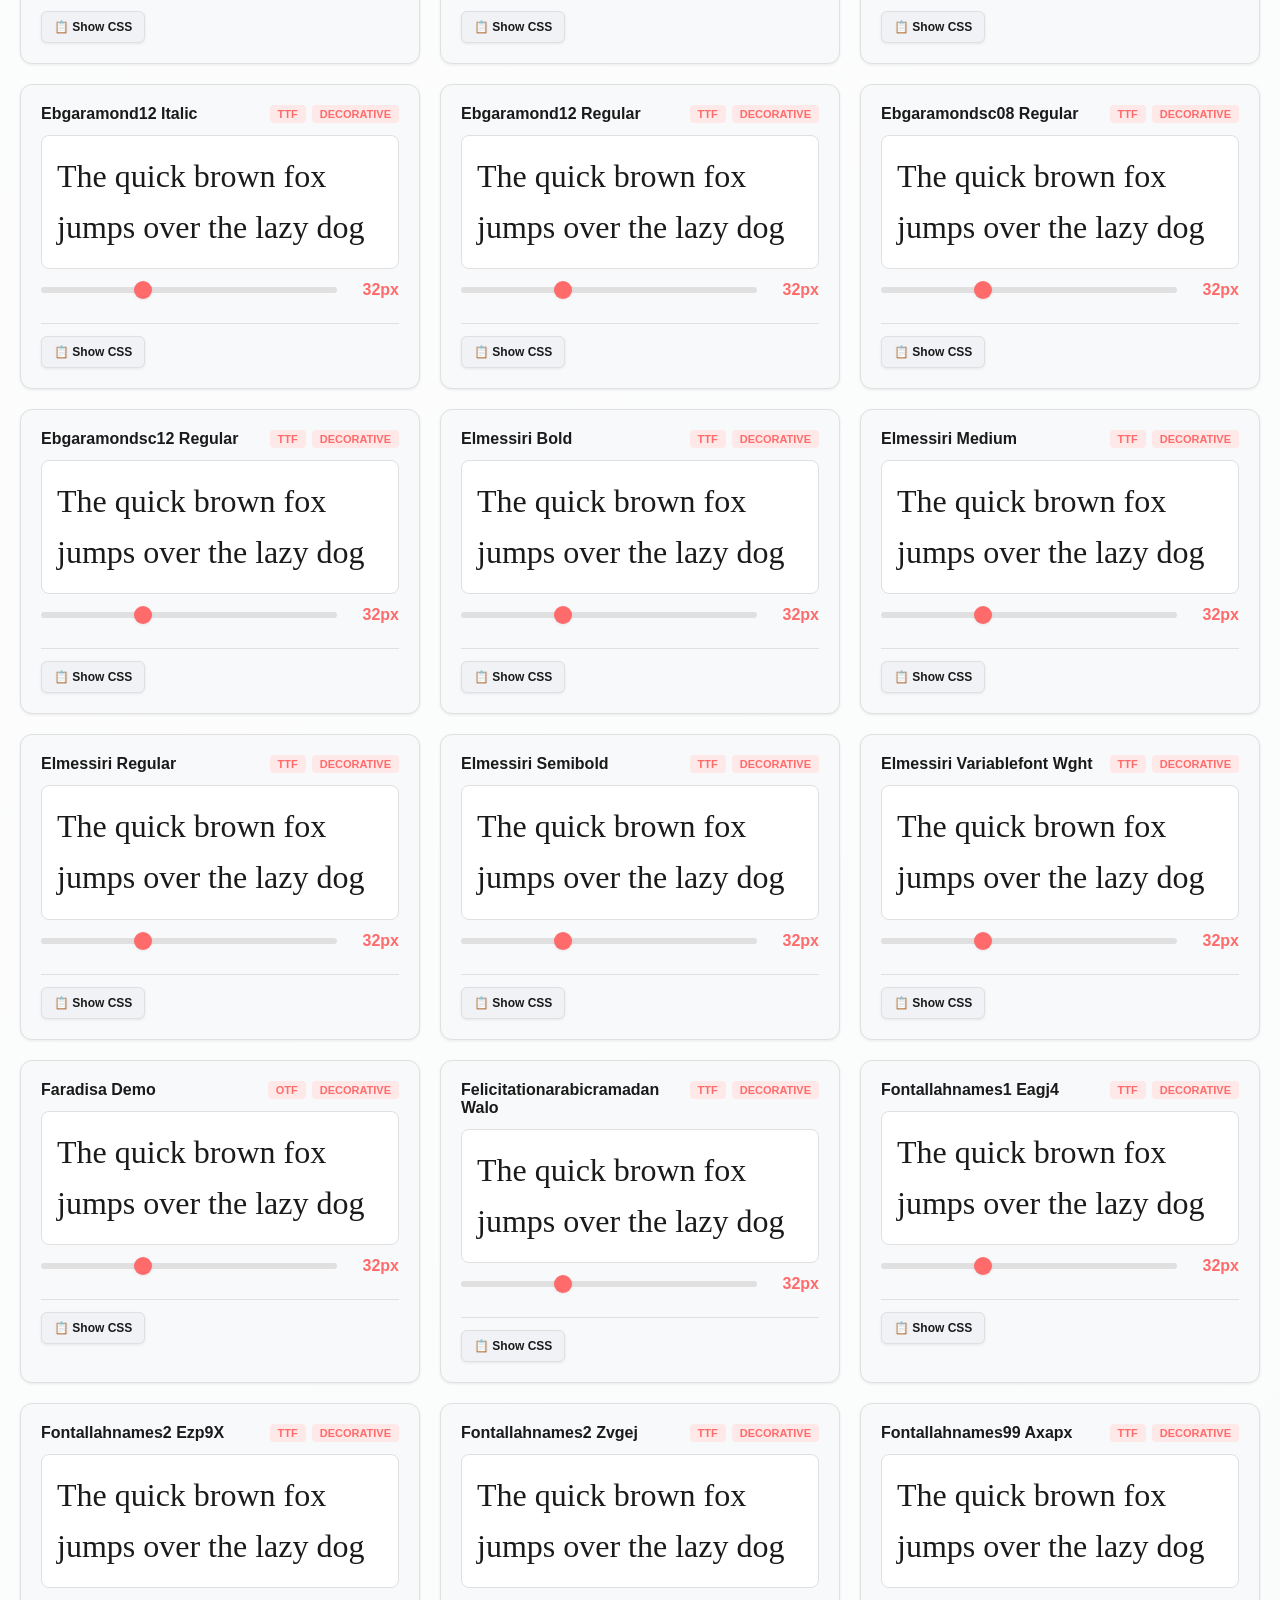
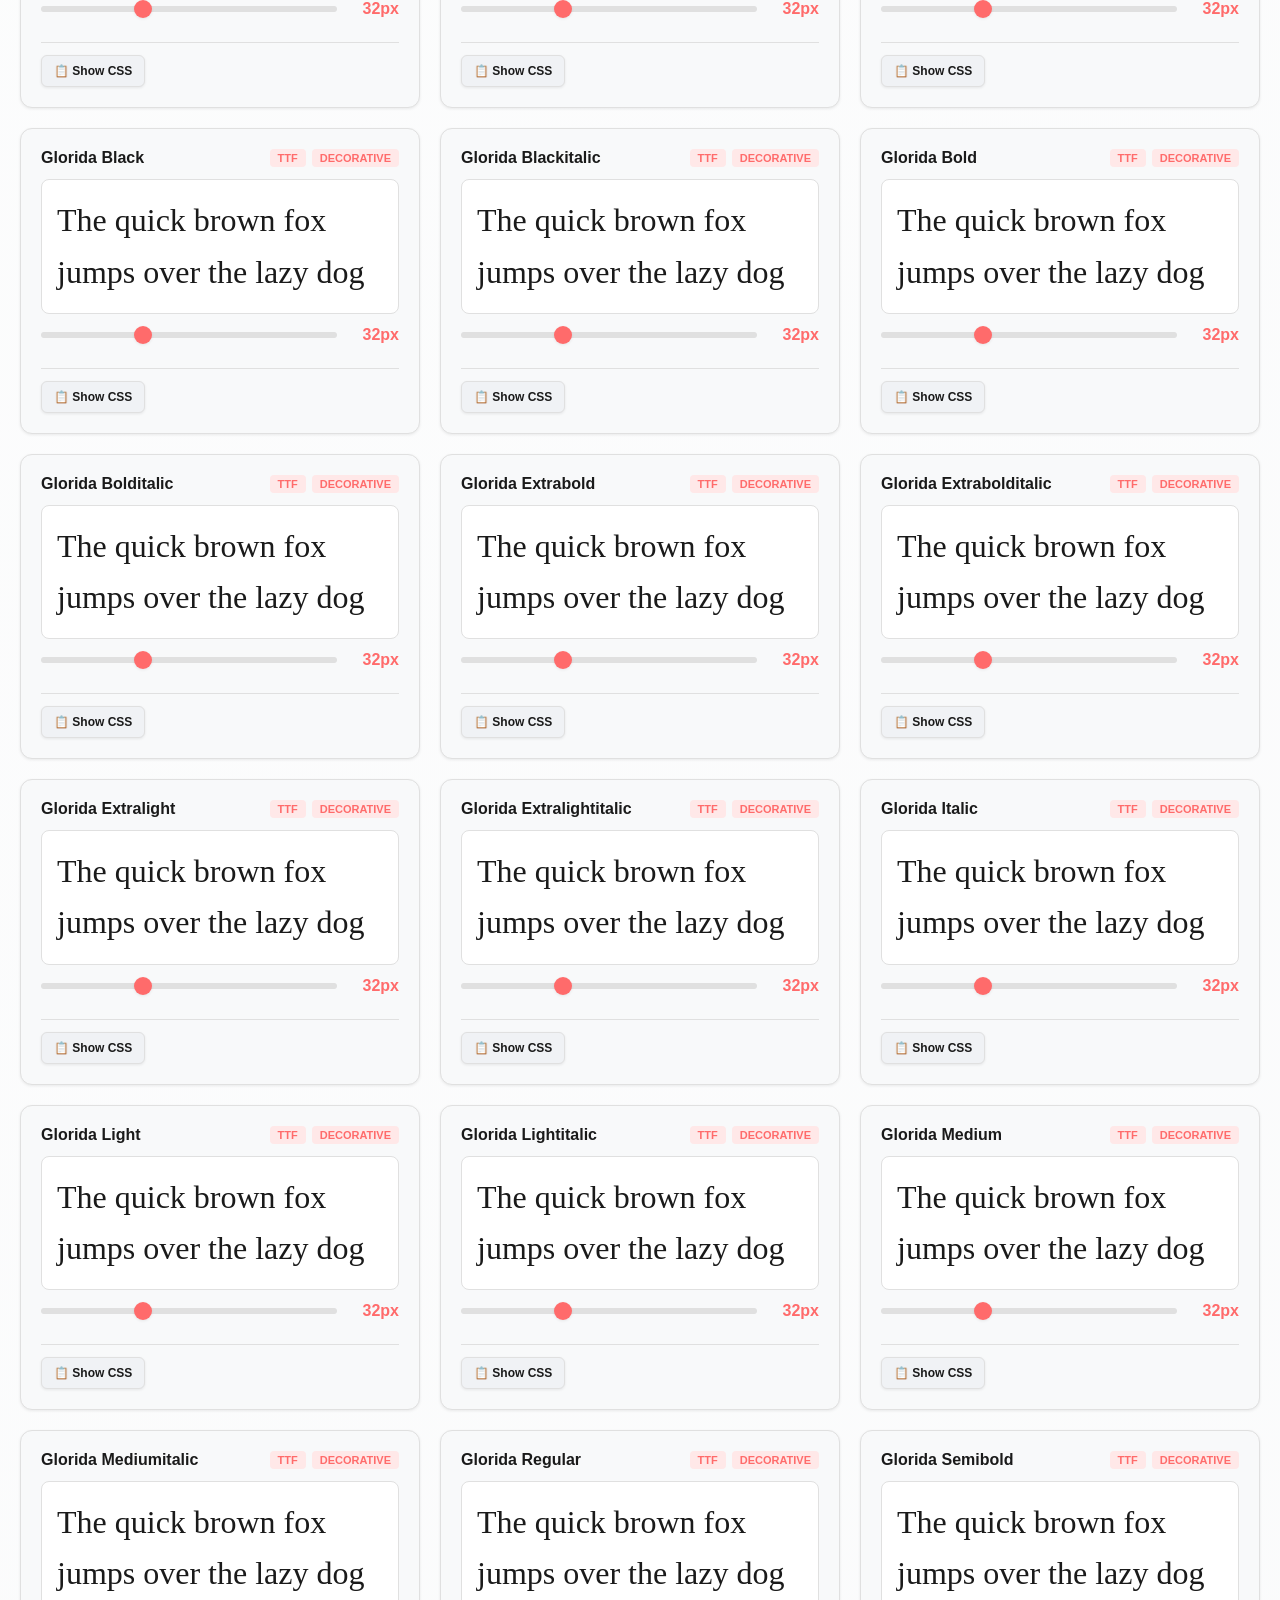
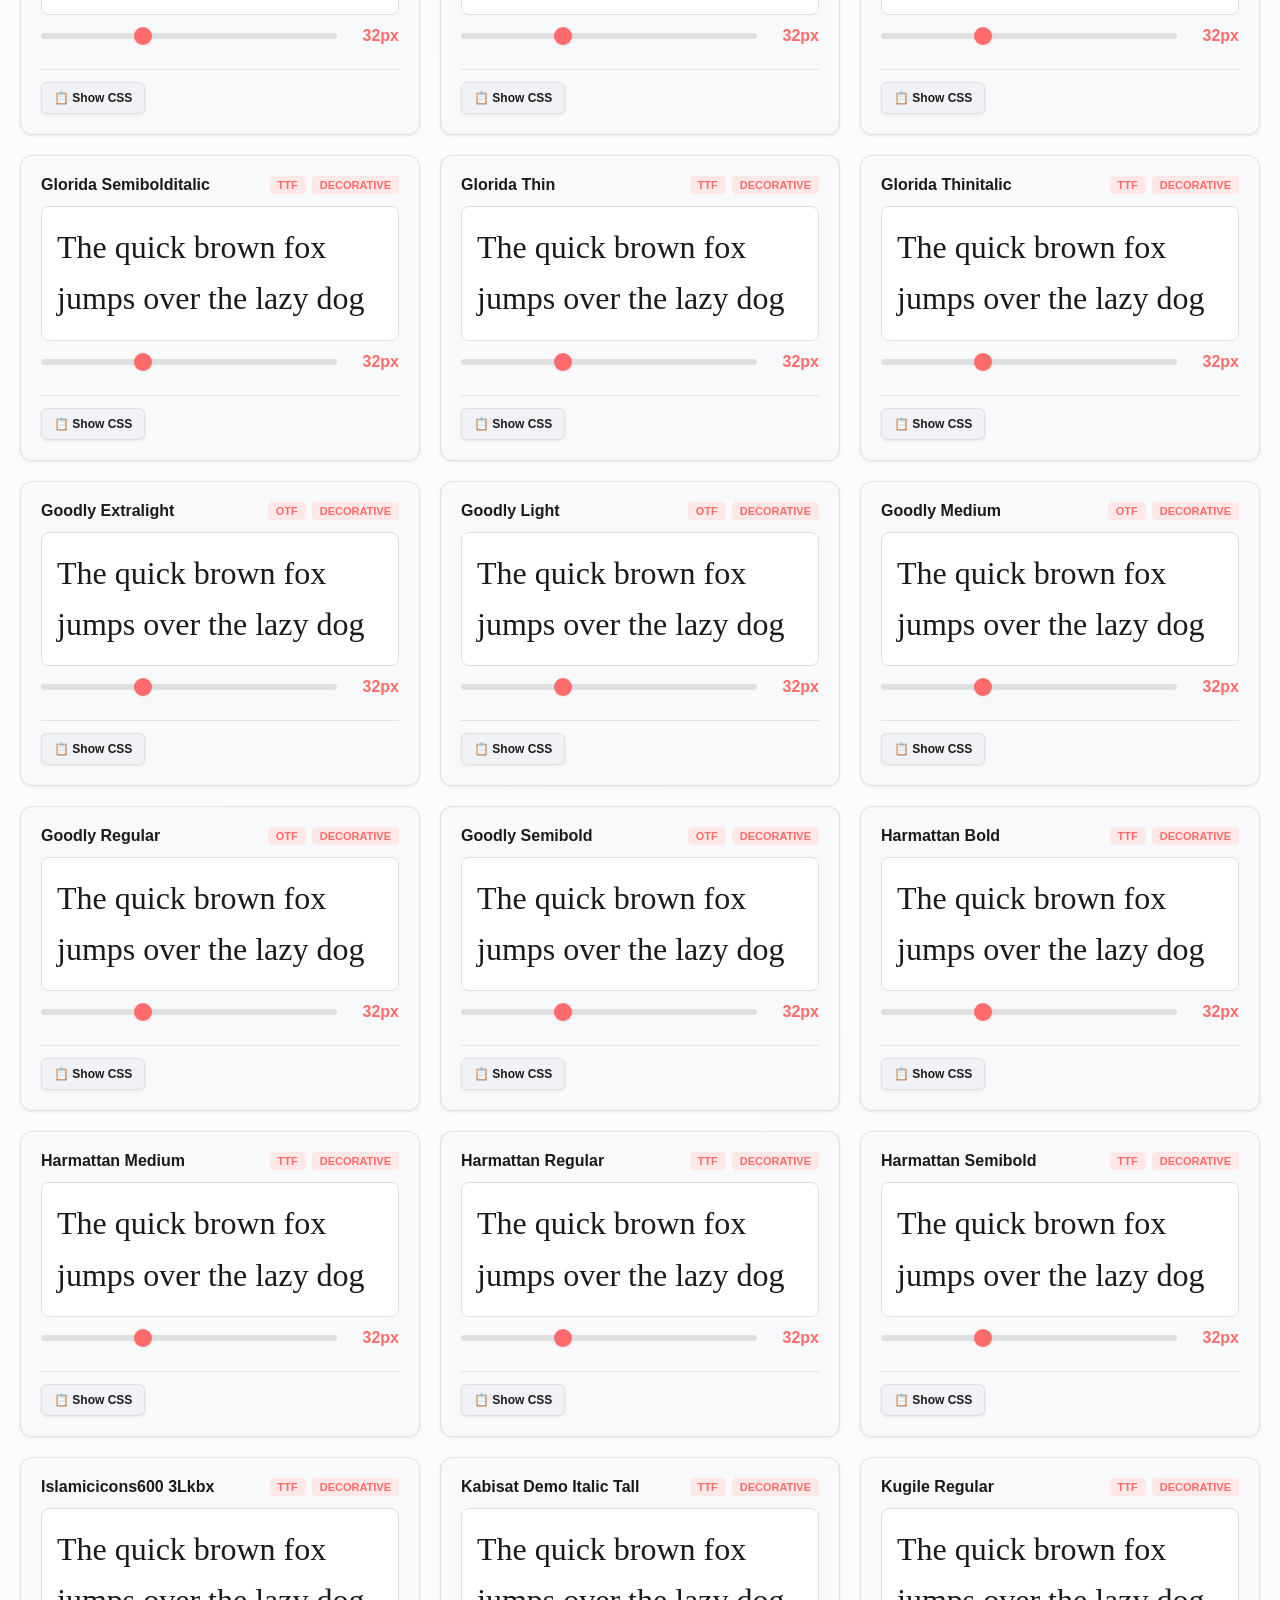
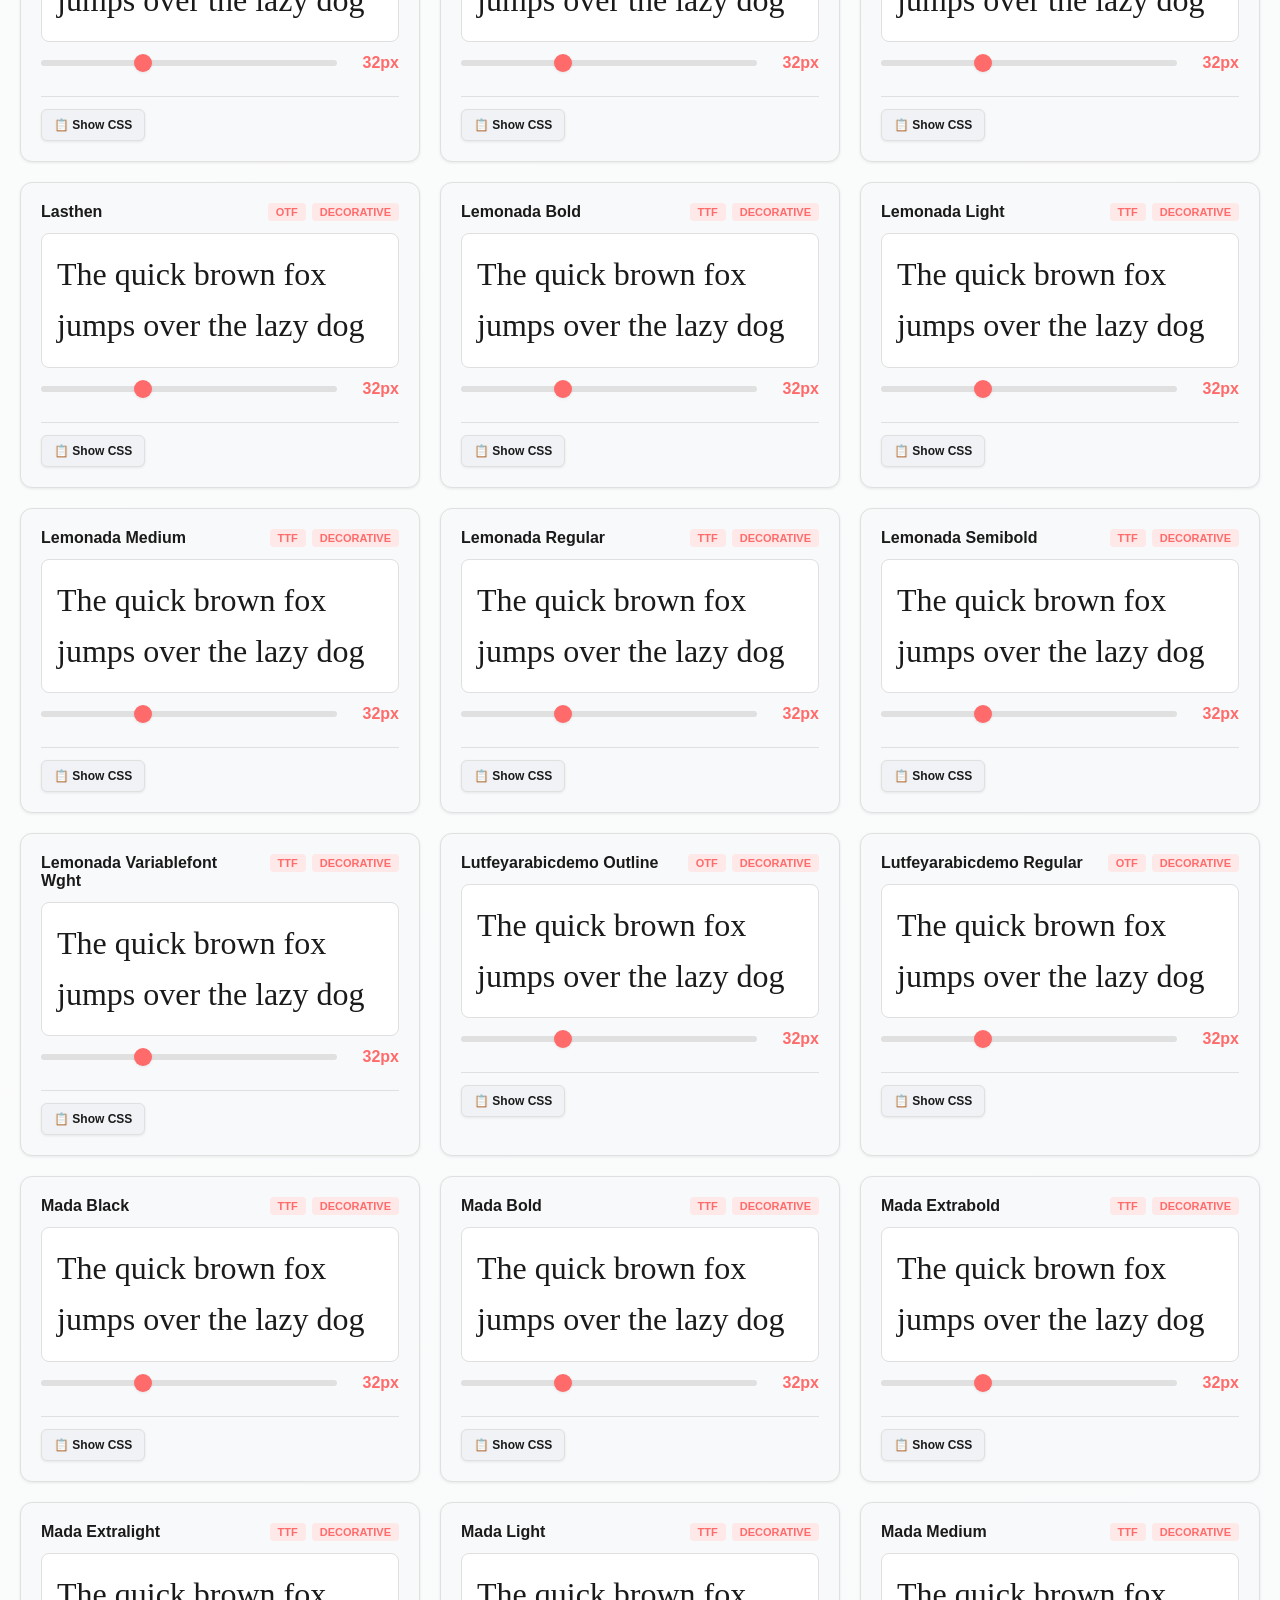
==== commit 6468547a: "Add Corpta and Cosmo fonts, optimize caching, and fix 404 error" ====
--- a/public/index.html
+++ b/public/index.html
@@ -1093,6 +1093,18 @@
                 {
                                 "name": "Cinzeldecorative Regular",
                                 "file": "/fonts/otf/cinzeldecorative-regular.otf",
+                                "format": "opentype",
+                                "category": "decorative"
+                },
+                {
+                                "name": "Corpta Demo",
+                                "file": "/fonts/otf/corpta-demo.otf",
+                                "format": "opentype",
+                                "category": "decorative"
+                },
+                {
+                                "name": "Cosmo",
+                                "file": "/fonts/otf/cosmo.otf",
                                 "format": "opentype",
                                 "category": "decorative"
                 },
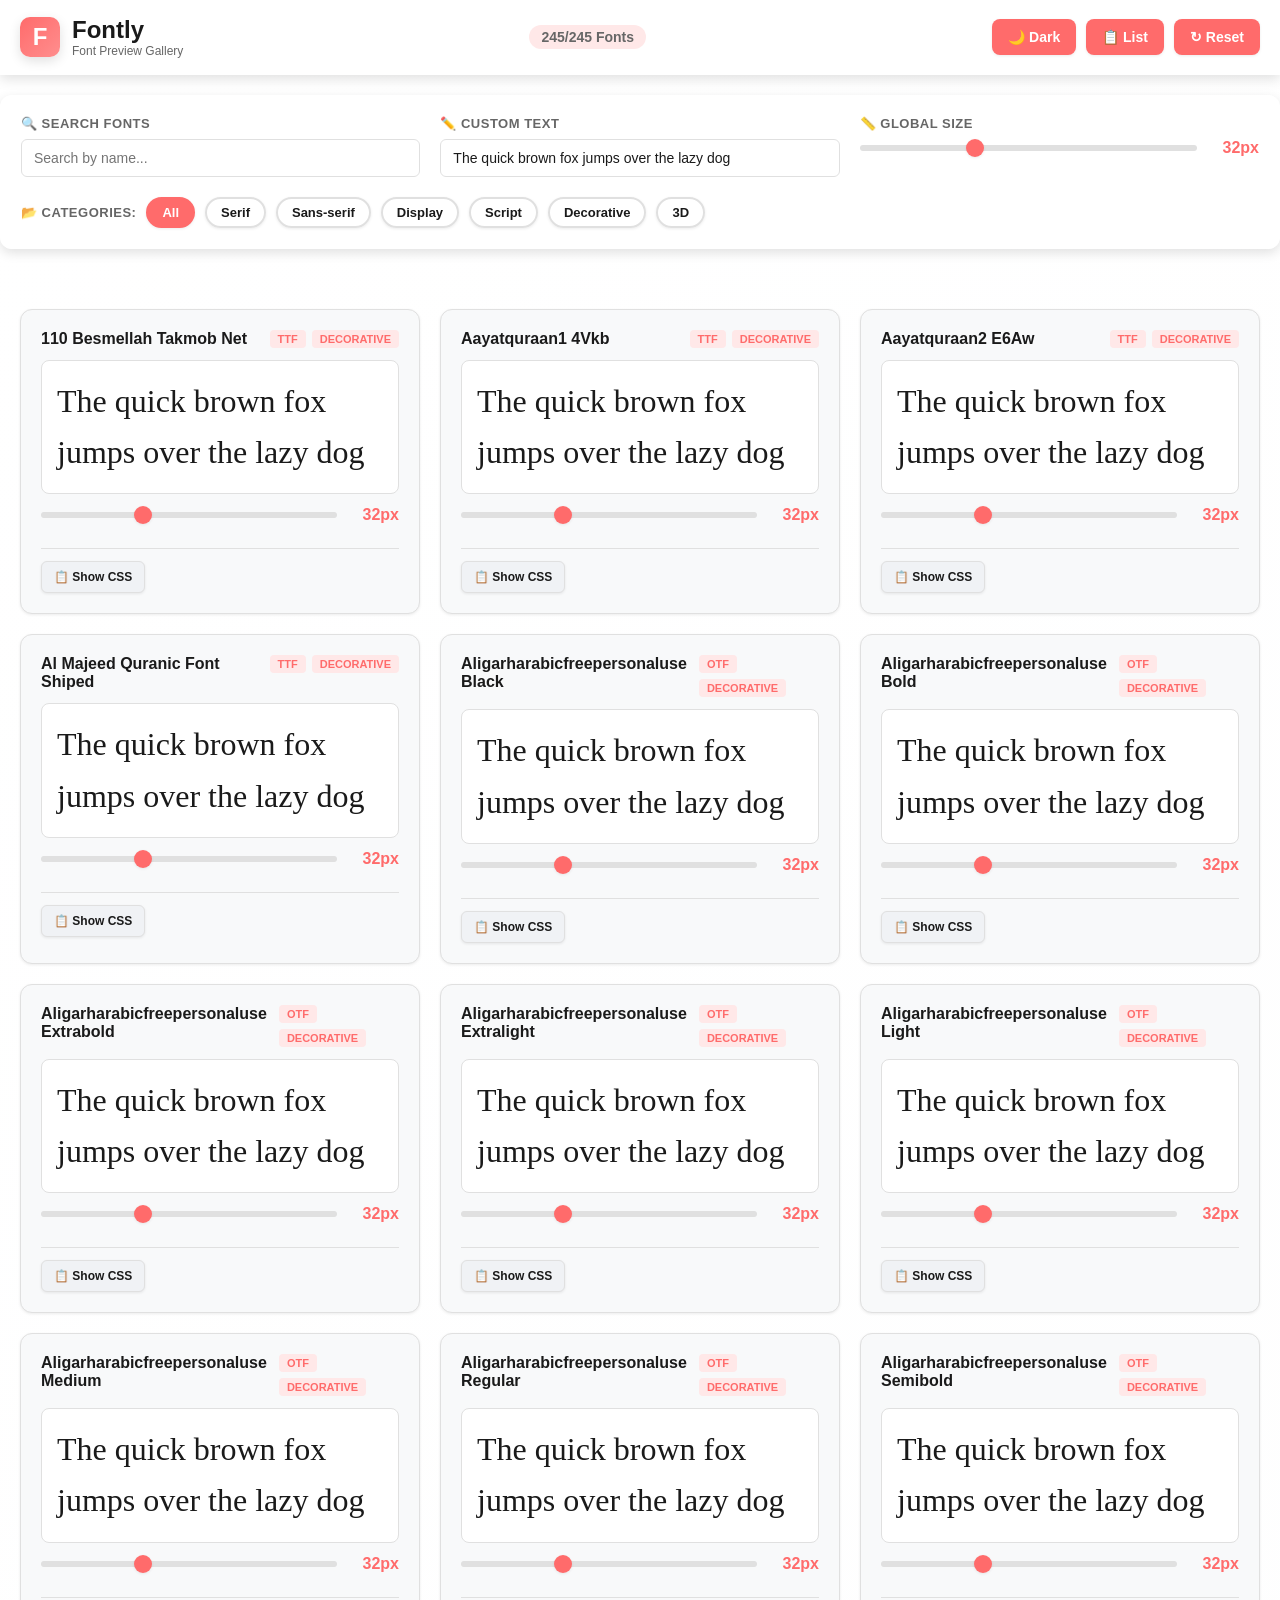
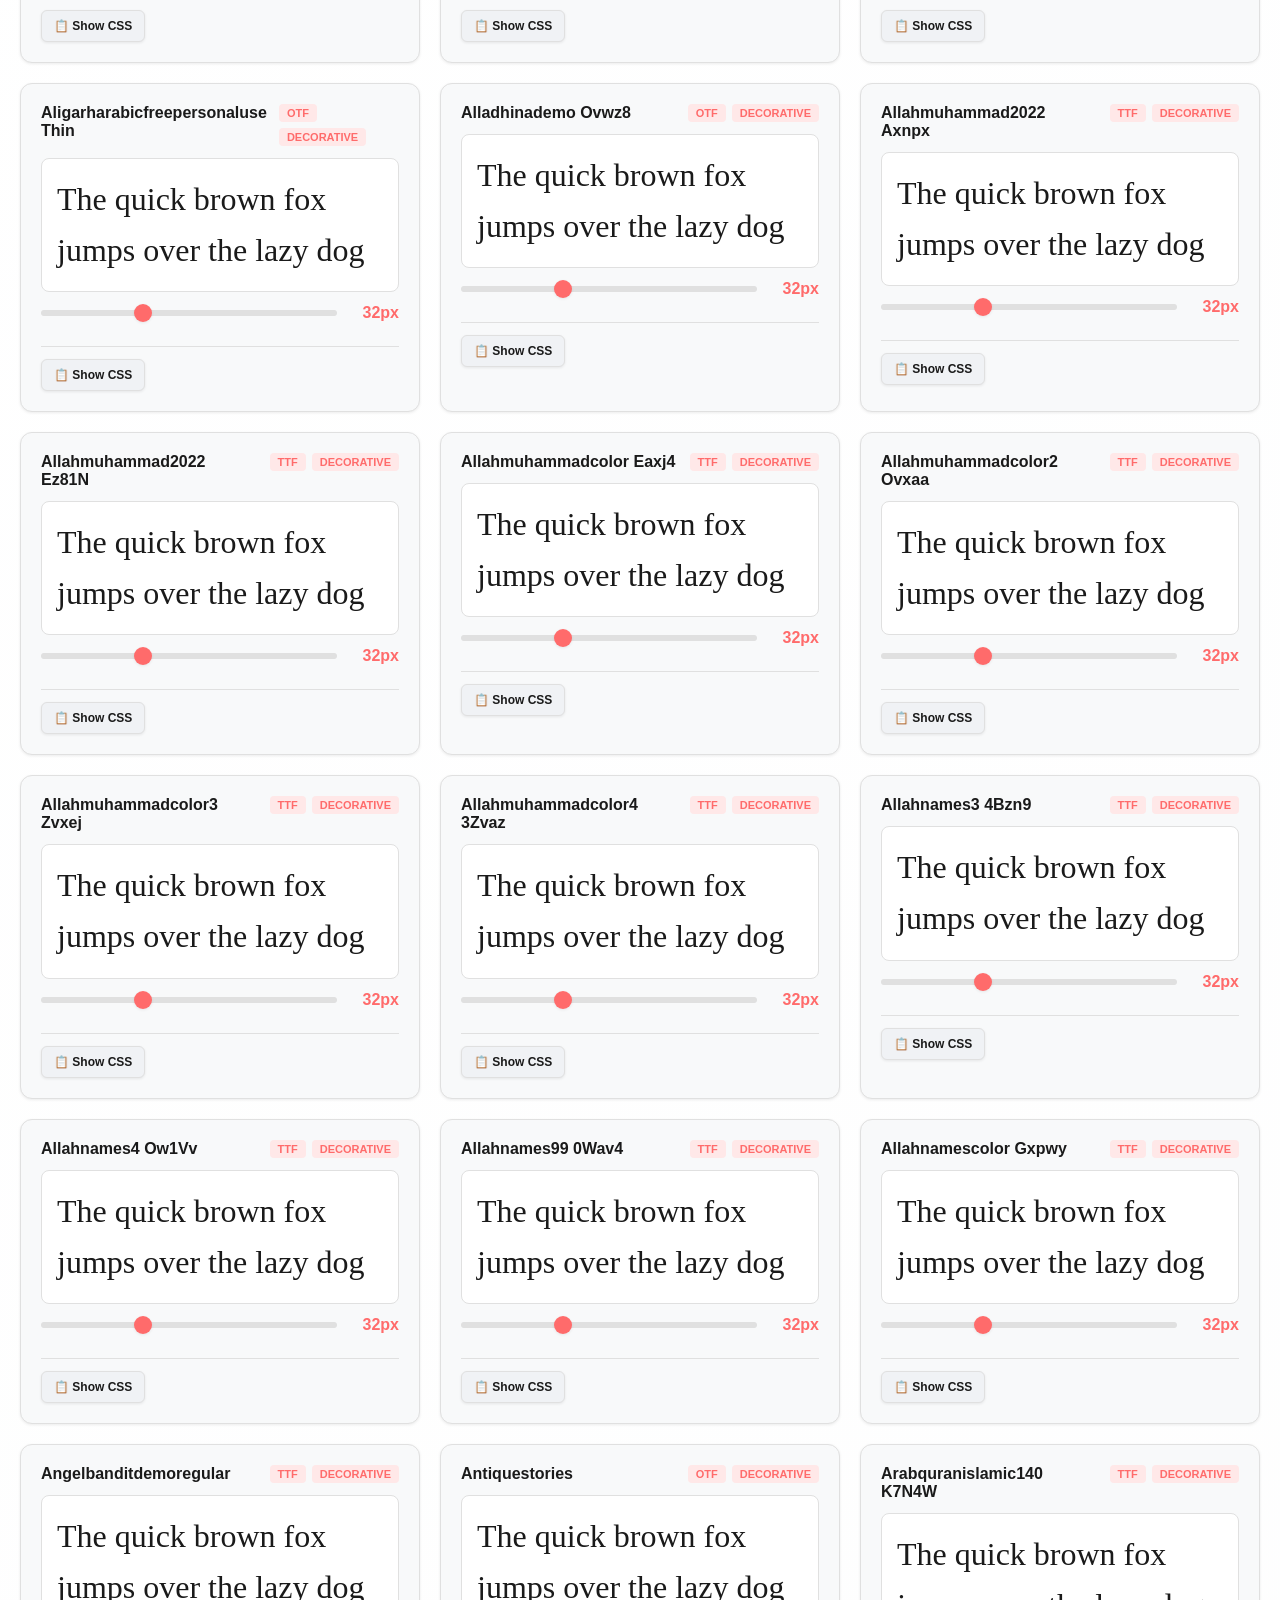
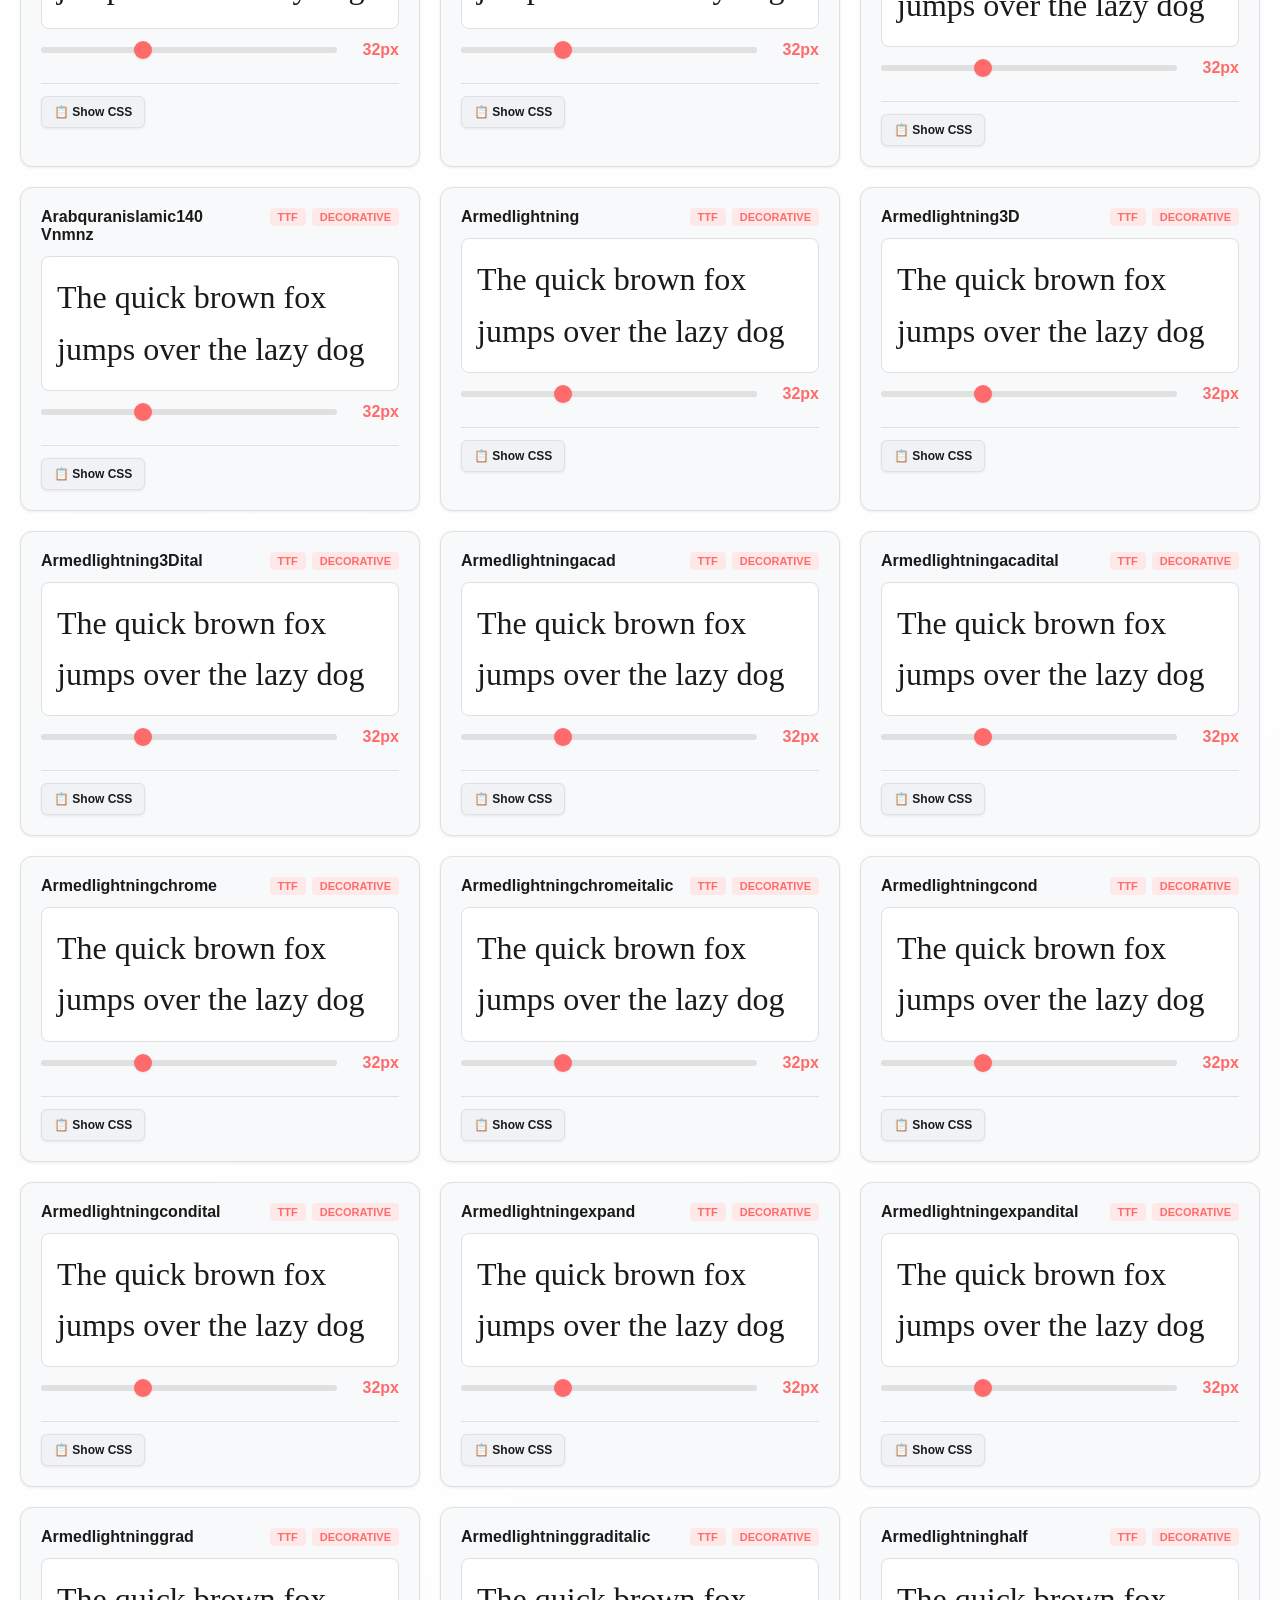
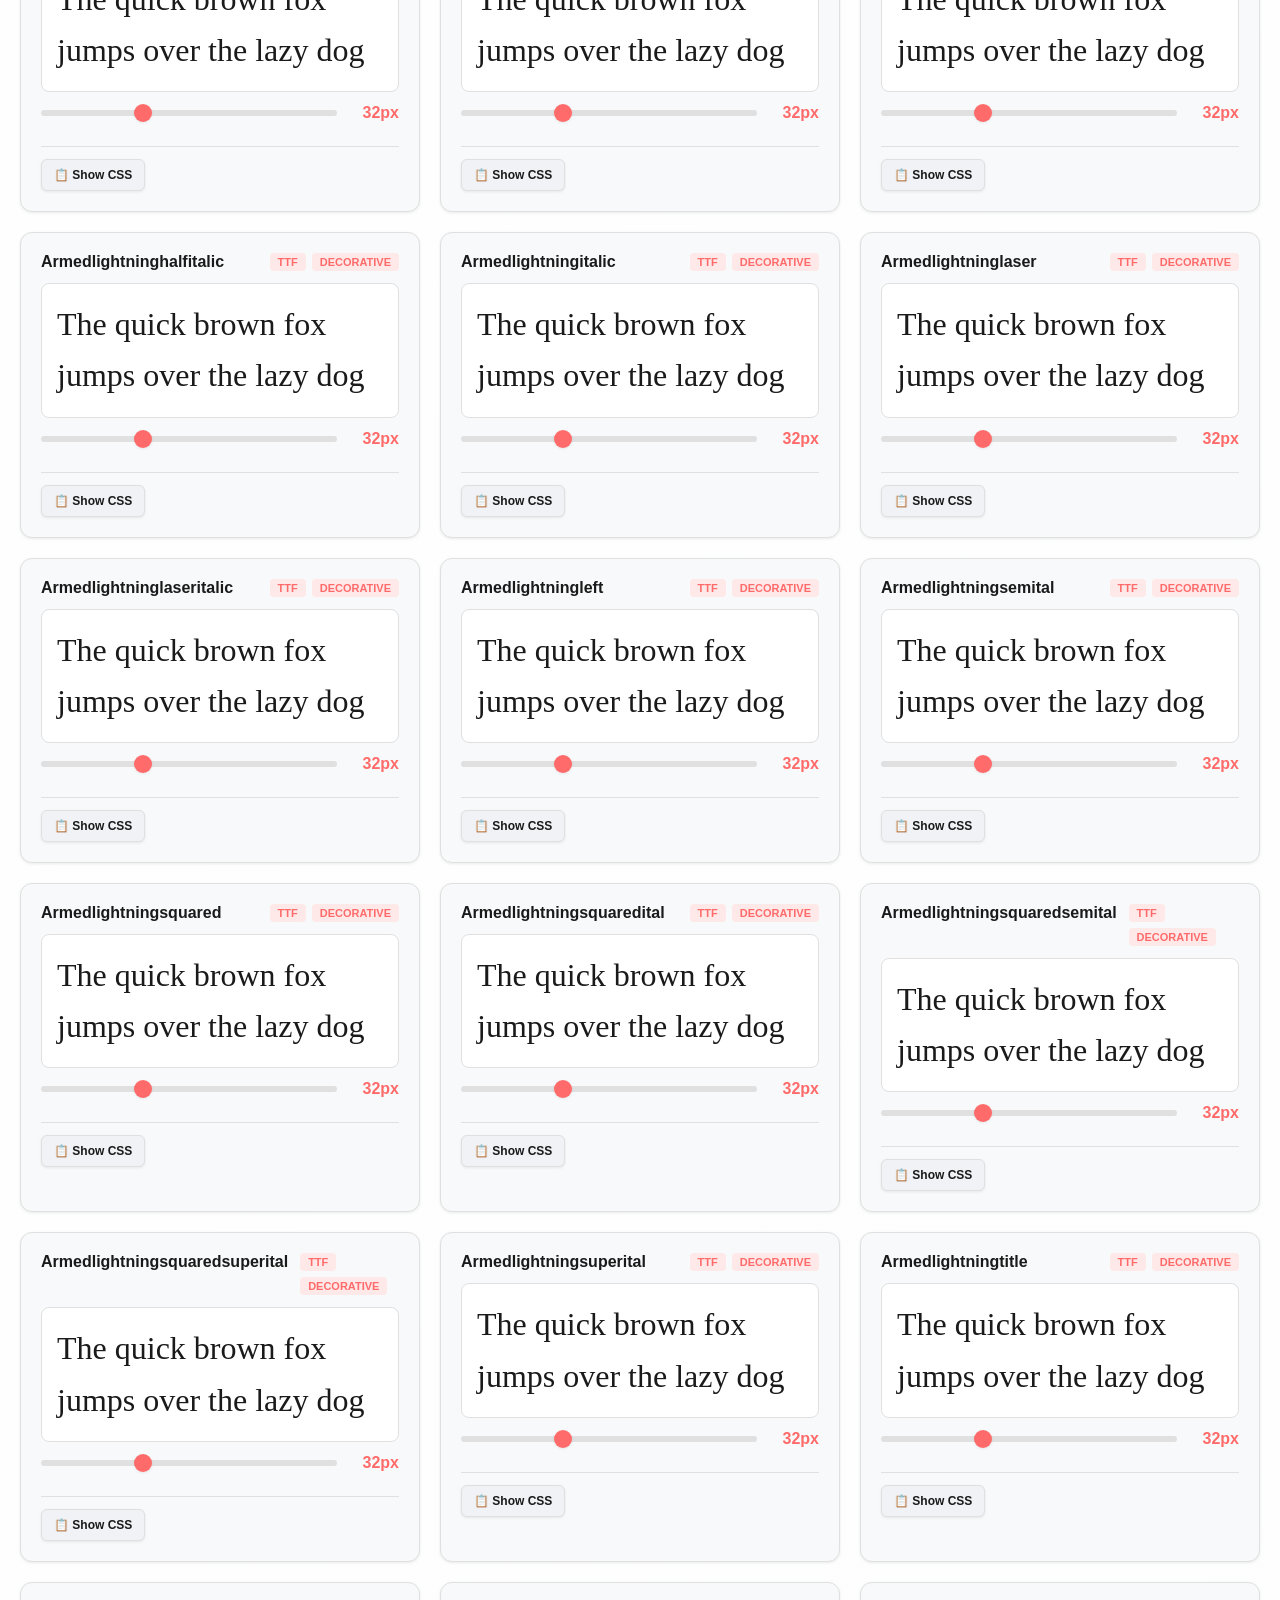
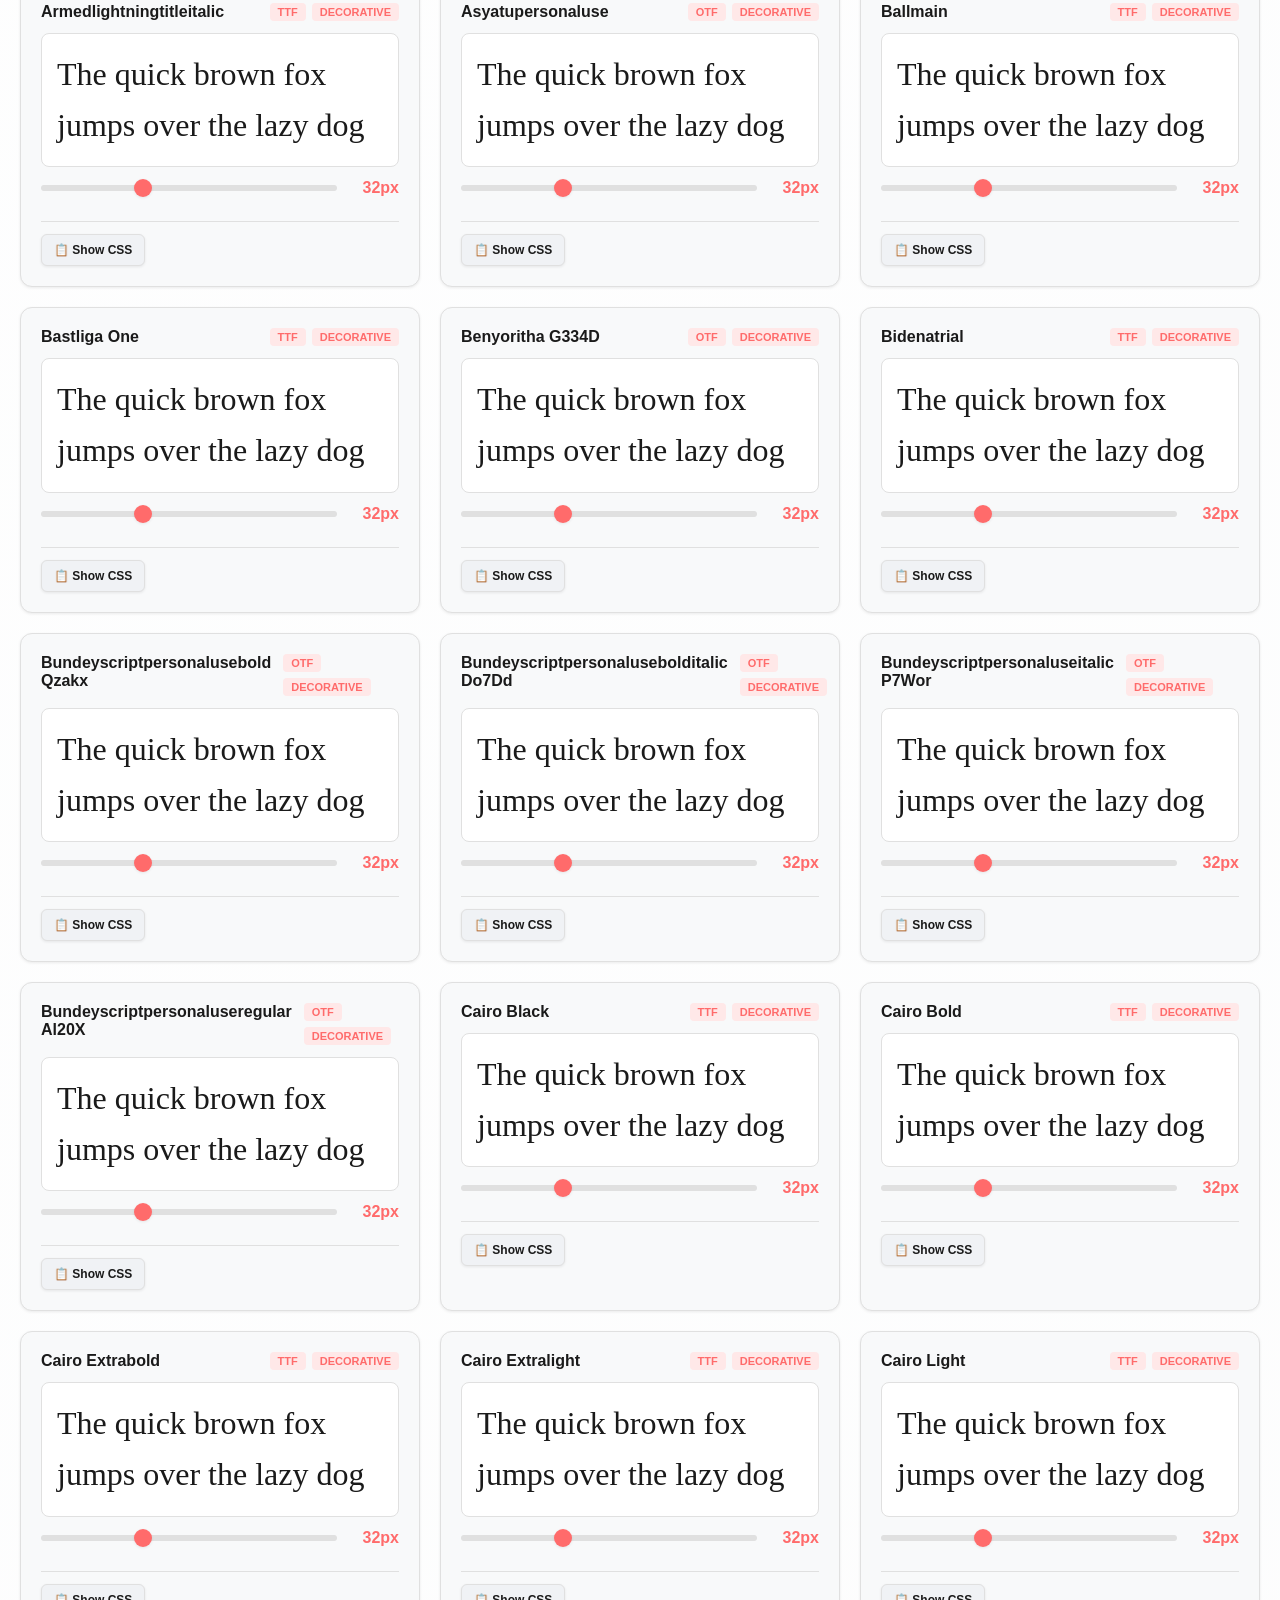
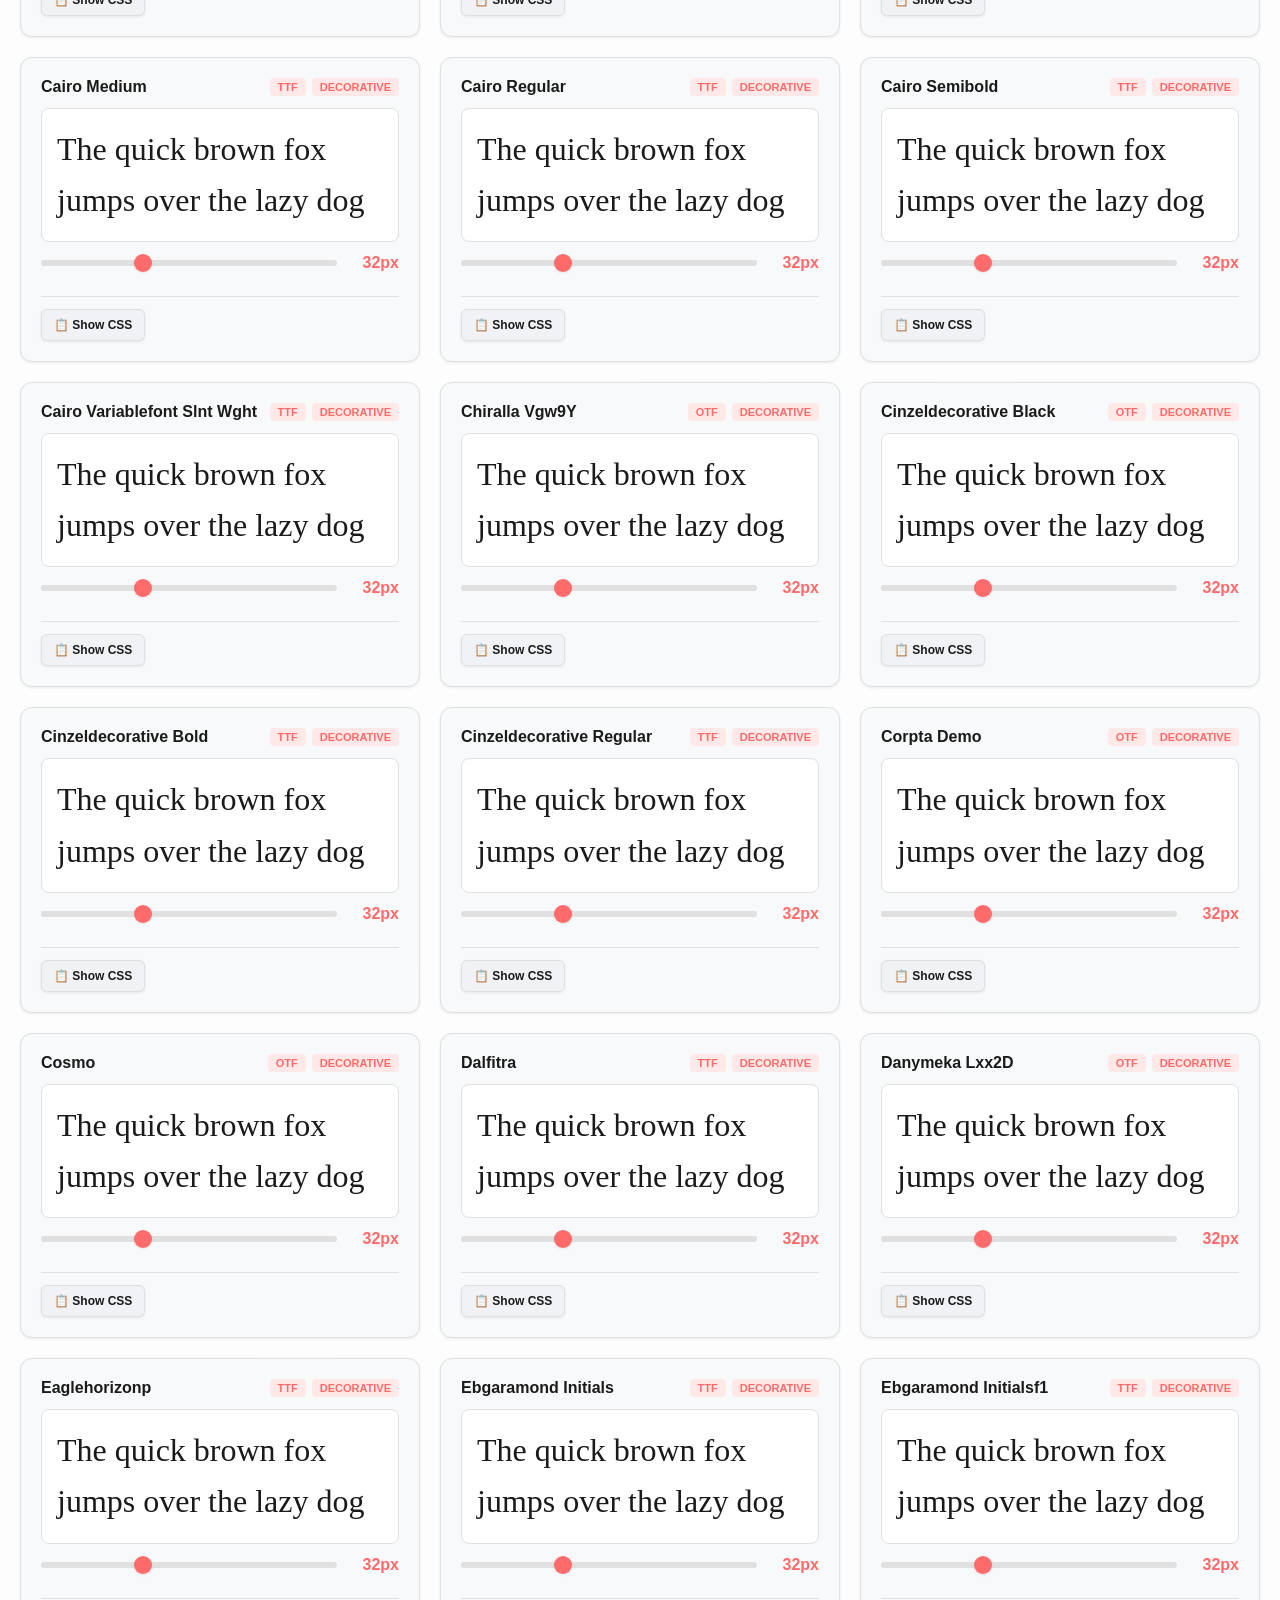
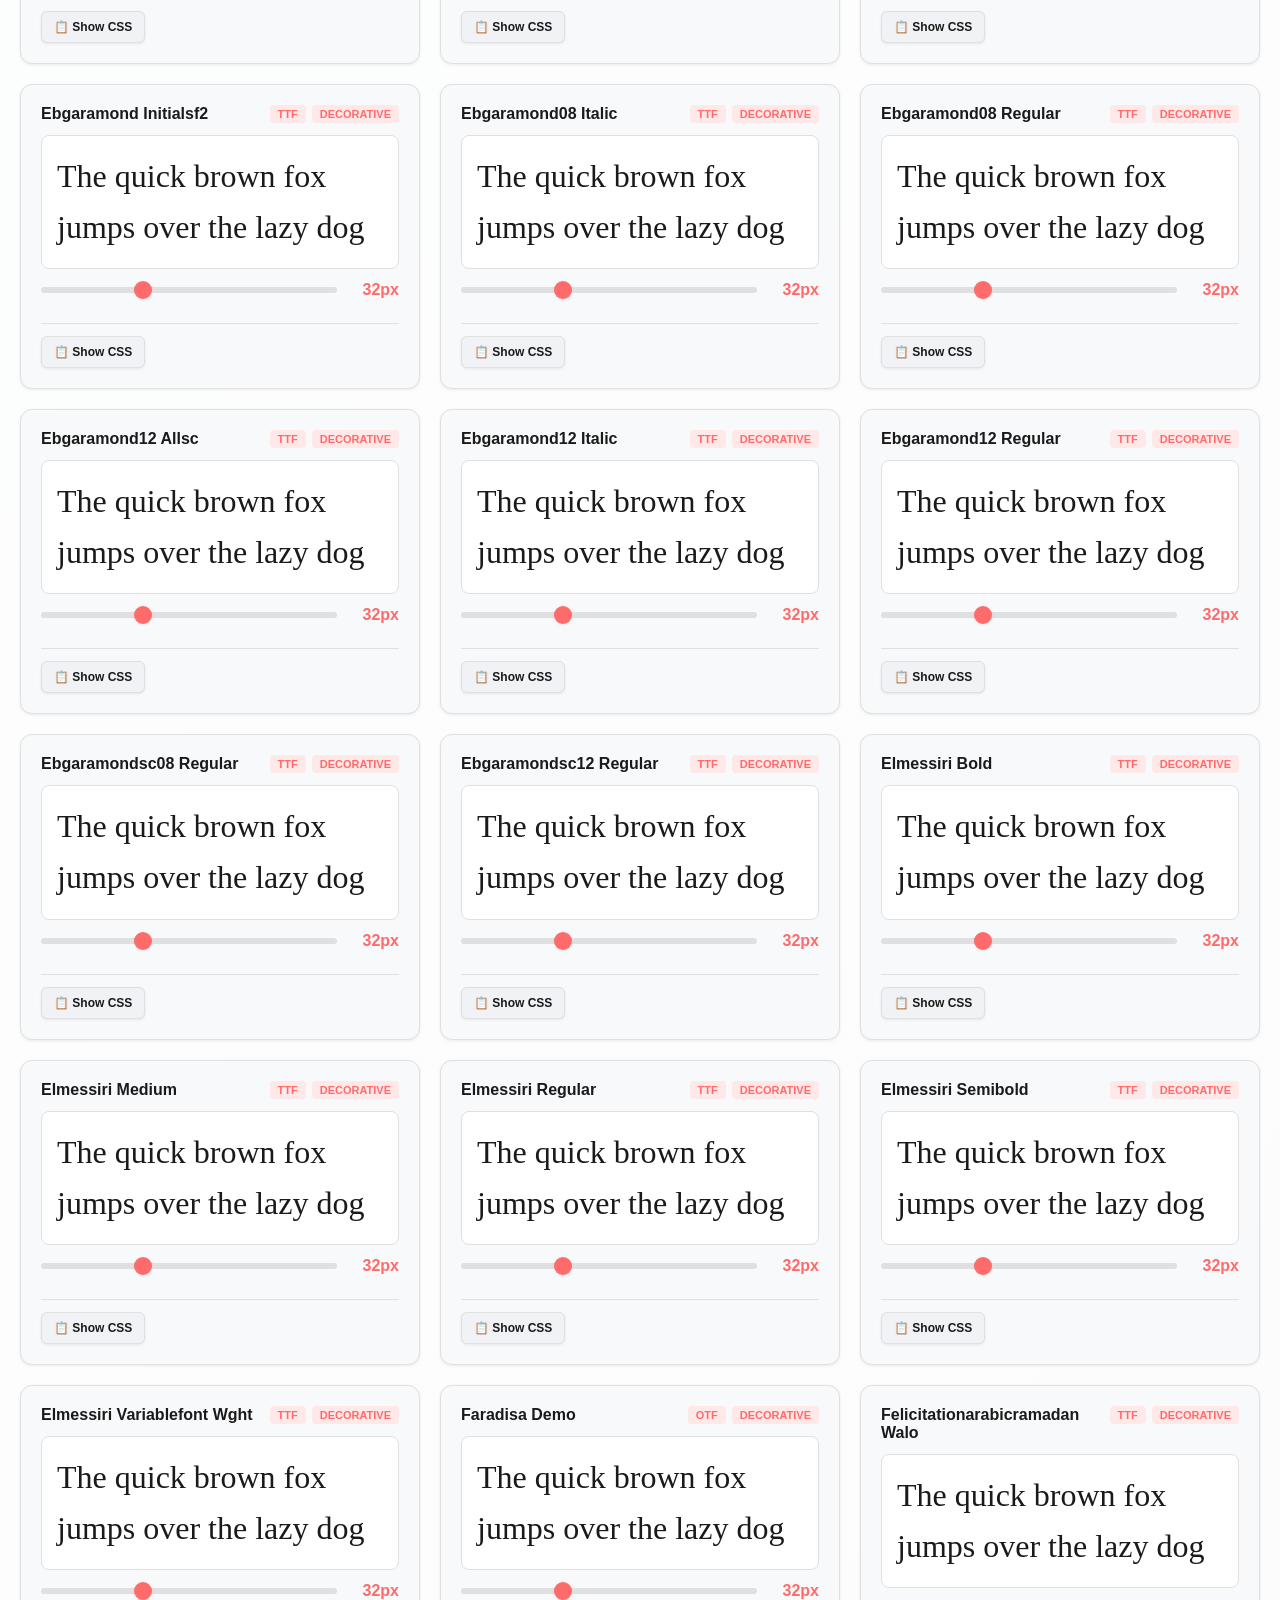
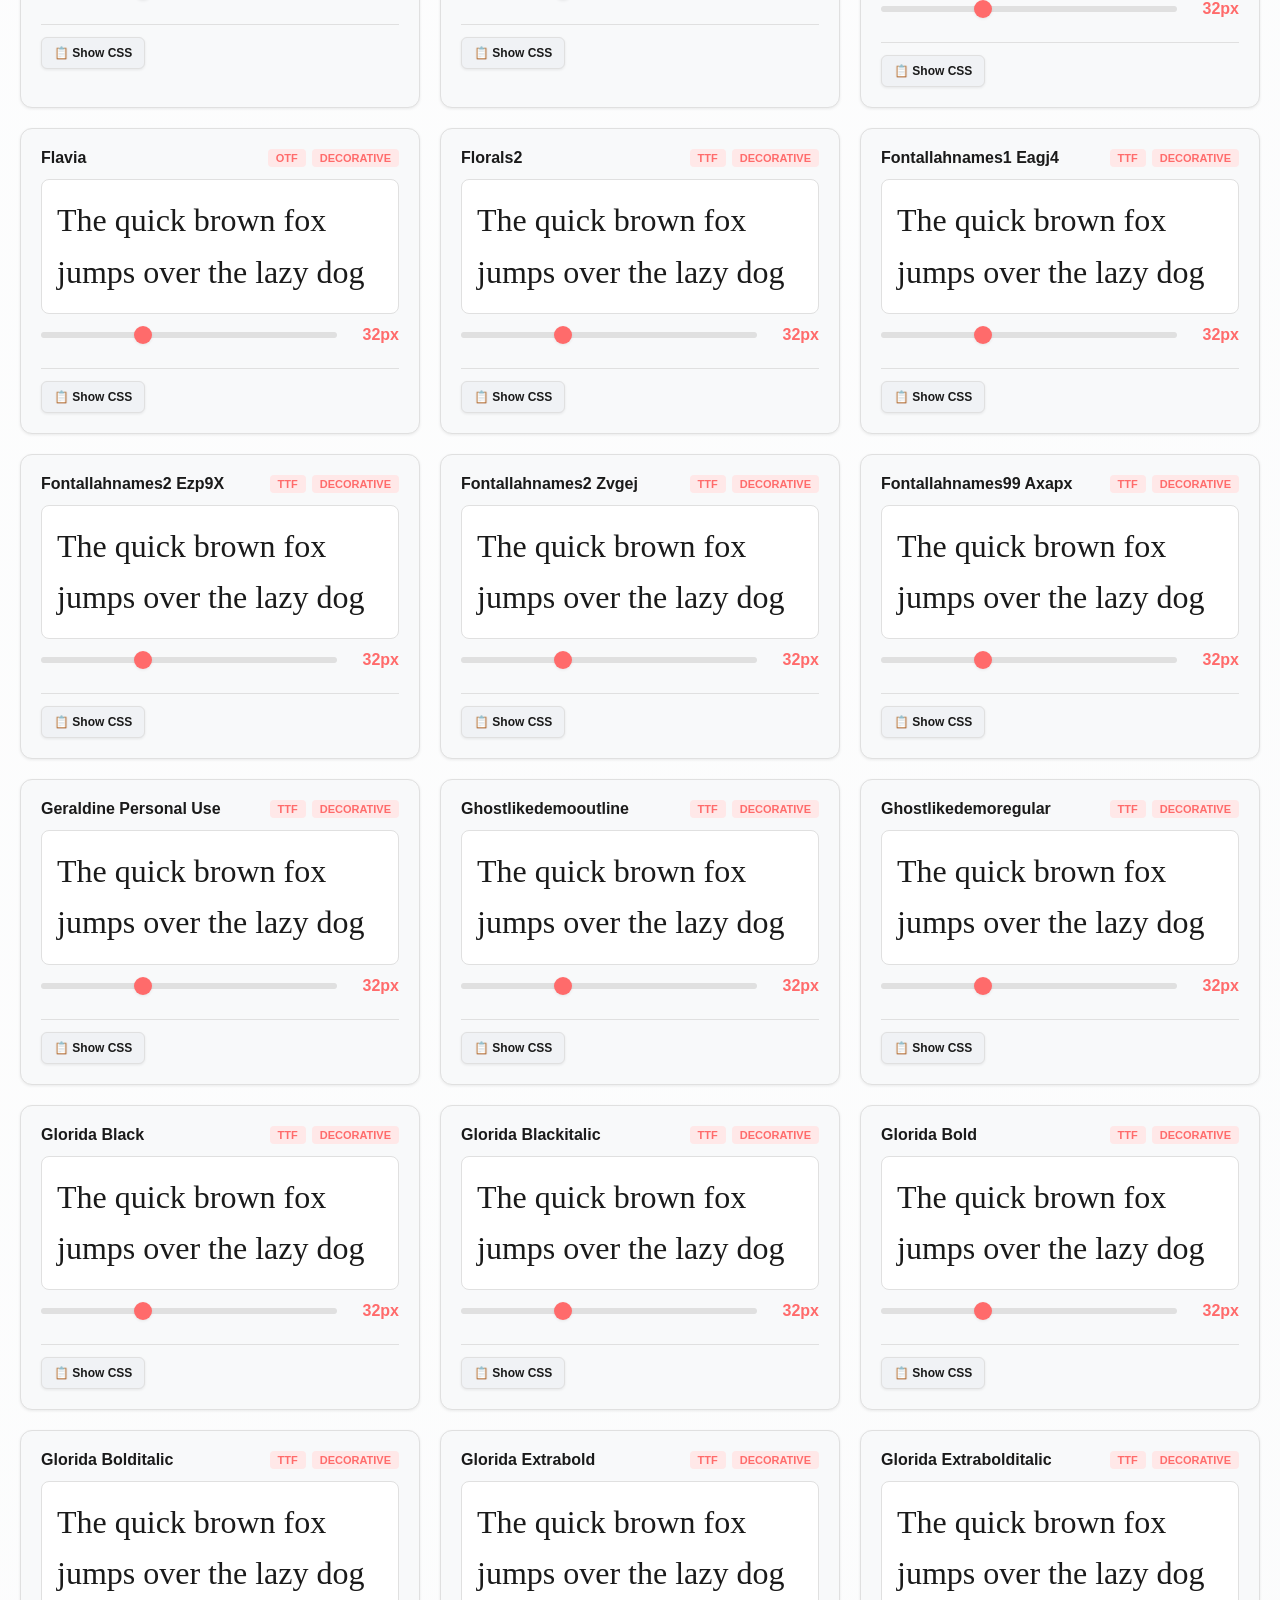
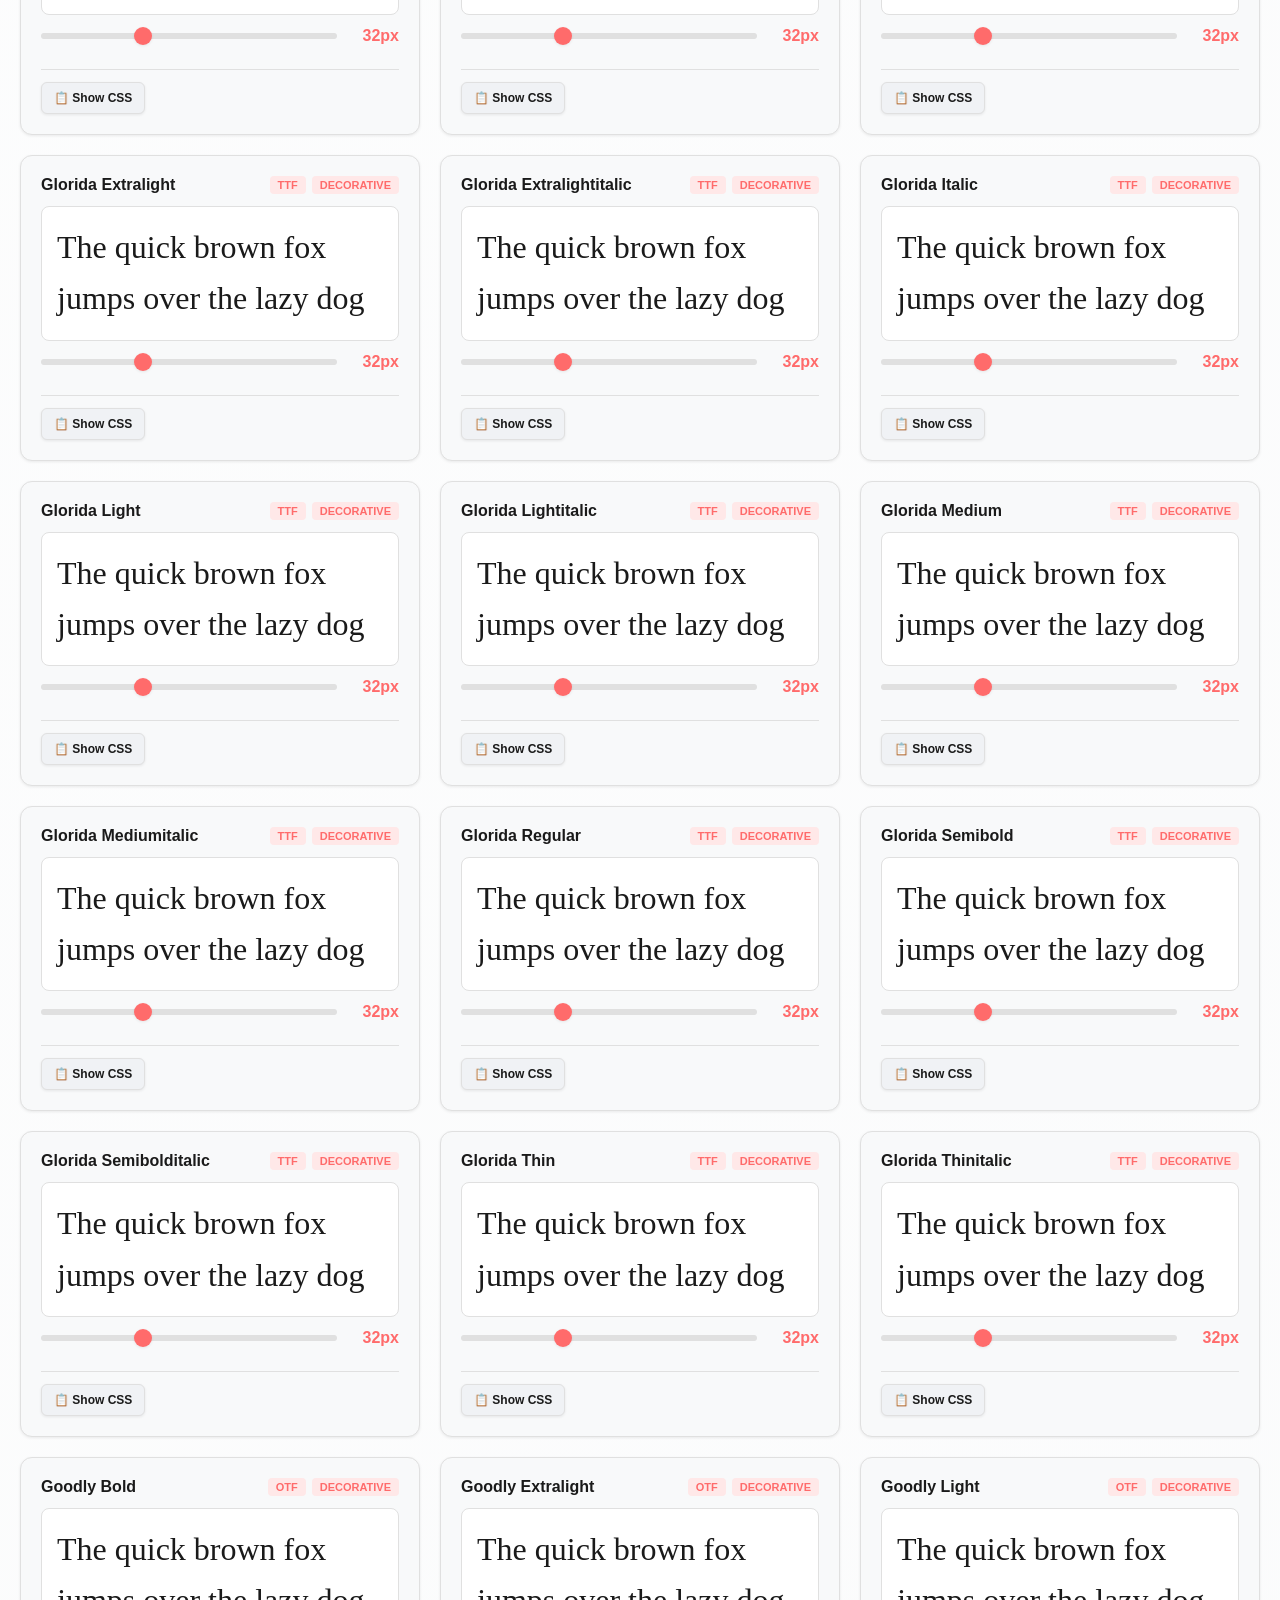
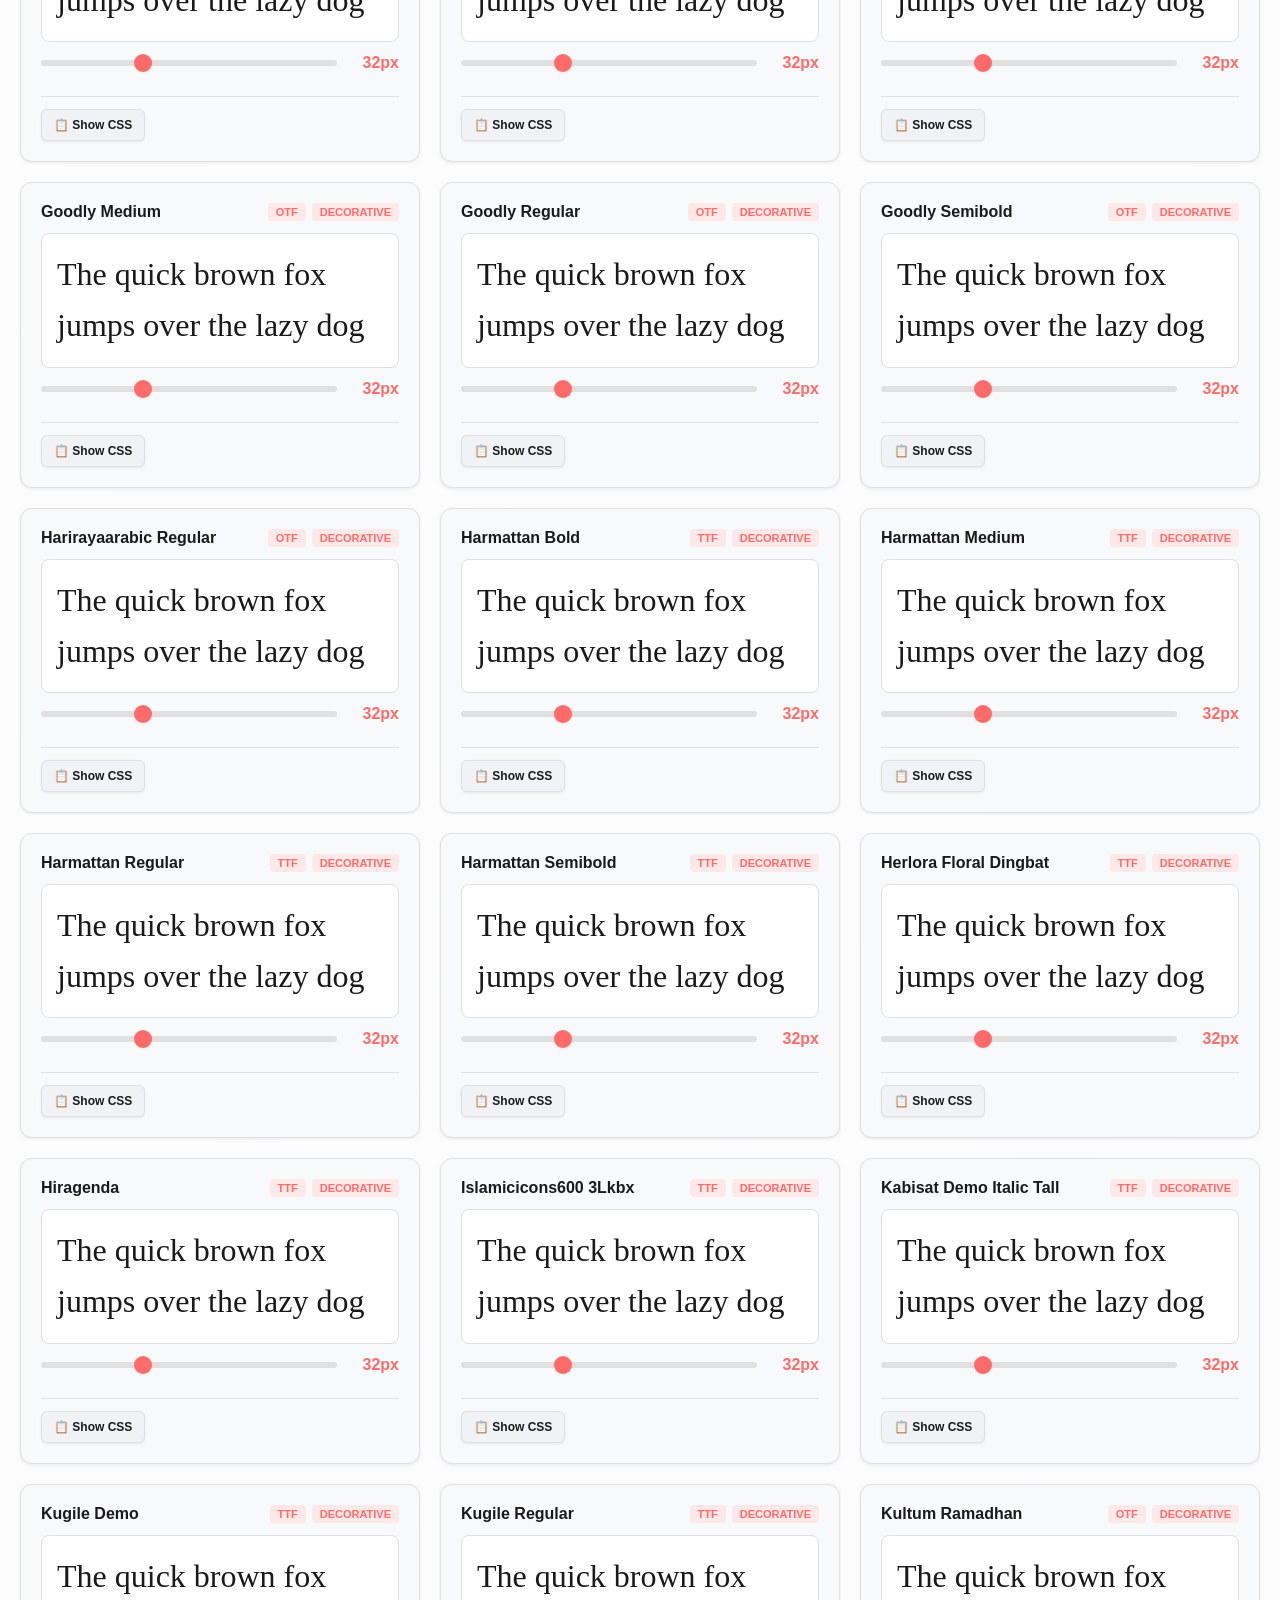
==== commit 6ffca855: "Add new fonts from FONTS_001 batch and optimize delivery" ====
--- a/public/index.html
+++ b/public/index.html
@@ -989,12 +989,30 @@
                                 "category": "decorative"
                 },
                 {
+                                "name": "Ballmain",
+                                "file": "/fonts/ttf/ballmain.ttf",
+                                "format": "truetype",
+                                "category": "decorative"
+                },
+                {
+                                "name": "Bastliga One",
+                                "file": "/fonts/ttf/bastliga-one.ttf",
+                                "format": "truetype",
+                                "category": "decorative"
+                },
+                {
                                 "name": "Benyoritha G334D",
                                 "file": "/fonts/otf/benyoritha-g334d.otf",
                                 "format": "opentype",
                                 "category": "decorative"
                 },
                 {
+                                "name": "Bidenatrial",
+                                "file": "/fonts/ttf/bidenatrial.ttf",
+                                "format": "truetype",
+                                "category": "decorative"
+                },
+                {
                                 "name": "Bundeyscriptpersonalusebold Qzakx",
                                 "file": "/fonts/otf/bundeyscriptpersonalusebold-qzakx.otf",
                                 "format": "opentype",
@@ -1086,14 +1104,14 @@
                 },
                 {
                                 "name": "Cinzeldecorative Bold",
-                                "file": "/fonts/otf/cinzeldecorative-bold.otf",
-                                "format": "opentype",
+                                "file": "/fonts/ttf/cinzeldecorative-bold.ttf",
+                                "format": "truetype",
                                 "category": "decorative"
                 },
                 {
                                 "name": "Cinzeldecorative Regular",
-                                "file": "/fonts/otf/cinzeldecorative-regular.otf",
-                                "format": "opentype",
+                                "file": "/fonts/ttf/cinzeldecorative-regular.ttf",
+                                "format": "truetype",
                                 "category": "decorative"
                 },
                 {
@@ -1110,8 +1128,8 @@
                 },
                 {
                                 "name": "Dalfitra",
-                                "file": "/fonts/otf/dalfitra.otf",
-                                "format": "opentype",
+                                "file": "/fonts/ttf/dalfitra.ttf",
+                                "format": "truetype",
                                 "category": "decorative"
                 },
                 {
@@ -1121,6 +1139,12 @@
                                 "category": "decorative"
                 },
                 {
+                                "name": "Eaglehorizonp",
+                                "file": "/fonts/ttf/eaglehorizonp.ttf",
+                                "format": "truetype",
+                                "category": "decorative"
+                },
+                {
                                 "name": "Ebgaramond Initials",
                                 "file": "/fonts/ttf/ebgaramond-initials.ttf",
                                 "format": "truetype",
@@ -1223,6 +1247,18 @@
                                 "category": "decorative"
                 },
                 {
+                                "name": "Flavia",
+                                "file": "/fonts/otf/flavia.otf",
+                                "format": "opentype",
+                                "category": "decorative"
+                },
+                {
+                                "name": "Florals2",
+                                "file": "/fonts/ttf/florals2.ttf",
+                                "format": "truetype",
+                                "category": "decorative"
+                },
+                {
                                 "name": "Fontallahnames1 Eagj4",
                                 "file": "/fonts/ttf/fontallahnames1-eagj4.ttf",
                                 "format": "truetype",
@@ -1247,6 +1283,24 @@
                                 "category": "decorative"
                 },
                 {
+                                "name": "Geraldine Personal Use",
+                                "file": "/fonts/ttf/geraldine-personal-use.ttf",
+                                "format": "truetype",
+                                "category": "decorative"
+                },
+                {
+                                "name": "Ghostlikedemooutline",
+                                "file": "/fonts/ttf/ghostlikedemooutline.ttf",
+                                "format": "truetype",
+                                "category": "decorative"
+                },
+                {
+                                "name": "Ghostlikedemoregular",
+                                "file": "/fonts/ttf/ghostlikedemoregular.ttf",
+                                "format": "truetype",
+                                "category": "decorative"
+                },
+                {
                                 "name": "Glorida Black",
                                 "file": "/fonts/ttf/glorida-black.ttf",
                                 "format": "truetype",
@@ -1355,6 +1409,12 @@
                                 "category": "decorative"
                 },
                 {
+                                "name": "Goodly Bold",
+                                "file": "/fonts/otf/goodly-bold.otf",
+                                "format": "opentype",
+                                "category": "decorative"
+                },
+                {
                                 "name": "Goodly Extralight",
                                 "file": "/fonts/otf/goodly-extralight.otf",
                                 "format": "opentype",
@@ -1385,6 +1445,12 @@
                                 "category": "decorative"
                 },
                 {
+                                "name": "Harirayaarabic Regular",
+                                "file": "/fonts/otf/harirayaarabic-regular.otf",
+                                "format": "opentype",
+                                "category": "decorative"
+                },
+                {
                                 "name": "Harmattan Bold",
                                 "file": "/fonts/ttf/harmattan-bold.ttf",
                                 "format": "truetype",
@@ -1409,6 +1475,18 @@
                                 "category": "decorative"
                 },
                 {
+                                "name": "Herlora Floral Dingbat",
+                                "file": "/fonts/ttf/herlora-floral-dingbat.ttf",
+                                "format": "truetype",
+                                "category": "decorative"
+                },
+                {
+                                "name": "Hiragenda",
+                                "file": "/fonts/ttf/hiragenda.ttf",
+                                "format": "truetype",
+                                "category": "decorative"
+                },
+                {
                                 "name": "Islamicicons600 3Lkbx",
                                 "file": "/fonts/ttf/islamicicons600-3lkbx.ttf",
                                 "format": "truetype",
@@ -1421,14 +1499,32 @@
                                 "category": "decorative"
                 },
                 {
+                                "name": "Kugile Demo",
+                                "file": "/fonts/ttf/kugile-demo.ttf",
+                                "format": "truetype",
+                                "category": "decorative"
+                },
+                {
                                 "name": "Kugile Regular",
                                 "file": "/fonts/ttf/kugile-regular.ttf",
                                 "format": "truetype",
                                 "category": "decorative"
                 },
                 {
+                                "name": "Kultum Ramadhan",
+                                "file": "/fonts/otf/kultum-ramadhan.otf",
+                                "format": "opentype",
+                                "category": "decorative"
+                },
+                {
                                 "name": "Lasthen",
-                                "file": "/fonts/otf/lasthen.otf",
+                                "file": "/fonts/ttf/lasthen.ttf",
+                                "format": "truetype",
+                                "category": "decorative"
+                },
+                {
+                                "name": "Leaguespartan Bold",
+                                "file": "/fonts/otf/leaguespartan-bold.otf",
                                 "format": "opentype",
                                 "category": "decorative"
                 },
@@ -1469,6 +1565,30 @@
                                 "category": "decorative"
                 },
                 {
+                                "name": "Lora Bold",
+                                "file": "/fonts/ttf/lora-bold.ttf",
+                                "format": "truetype",
+                                "category": "decorative"
+                },
+                {
+                                "name": "Lora Bolditalic",
+                                "file": "/fonts/ttf/lora-bolditalic.ttf",
+                                "format": "truetype",
+                                "category": "decorative"
+                },
+                {
+                                "name": "Lora Italic",
+                                "file": "/fonts/ttf/lora-italic.ttf",
+                                "format": "truetype",
+                                "category": "decorative"
+                },
+                {
+                                "name": "Lora Regular",
+                                "file": "/fonts/ttf/lora-regular.ttf",
+                                "format": "truetype",
+                                "category": "decorative"
+                },
+                {
                                 "name": "Lutfeyarabicdemo Outline",
                                 "file": "/fonts/otf/lutfeyarabicdemo-outline.otf",
                                 "format": "opentype",
@@ -1541,6 +1661,18 @@
                                 "category": "decorative"
                 },
                 {
+                                "name": "Marhabanarabicdemo Bold",
+                                "file": "/fonts/otf/marhabanarabicdemo-bold.otf",
+                                "format": "opentype",
+                                "category": "decorative"
+                },
+                {
+                                "name": "Marhabanarabicdemo Boldoblique",
+                                "file": "/fonts/otf/marhabanarabicdemo-boldoblique.otf",
+                                "format": "opentype",
+                                "category": "decorative"
+                },
+                {
                                 "name": "Meilaarabicdemo Linebold",
                                 "file": "/fonts/otf/meilaarabicdemo-linebold.otf",
                                 "format": "opentype",
@@ -1565,6 +1697,24 @@
                                 "category": "decorative"
                 },
                 {
+                                "name": "Mileast",
+                                "file": "/fonts/otf/mileast.otf",
+                                "format": "opentype",
+                                "category": "decorative"
+                },
+                {
+                                "name": "Mileast Italic",
+                                "file": "/fonts/otf/mileast-italic.otf",
+                                "format": "opentype",
+                                "category": "decorative"
+                },
+                {
+                                "name": "Milkyway Demo",
+                                "file": "/fonts/ttf/milkyway-demo.ttf",
+                                "format": "truetype",
+                                "category": "decorative"
+                },
+                {
                                 "name": "Modernline Personal Use Bold",
                                 "file": "/fonts/otf/modernline-personal-use-bold.otf",
                                 "format": "opentype",
@@ -1583,6 +1733,18 @@
                                 "category": "decorative"
                 },
                 {
+                                "name": "Molgan",
+                                "file": "/fonts/otf/molgan.otf",
+                                "format": "opentype",
+                                "category": "decorative"
+                },
+                {
+                                "name": "Moralana Demo",
+                                "file": "/fonts/otf/moralana-demo.otf",
+                                "format": "opentype",
+                                "category": "decorative"
+                },
+                {
                                 "name": "Mushym Regular",
                                 "file": "/fonts/ttf/mushym-regular.ttf",
                                 "format": "truetype",
@@ -1607,6 +1769,36 @@
                                 "category": "decorative"
                 },
                 {
+                                "name": "Naveidarabicdemo Extrabold",
+                                "file": "/fonts/otf/naveidarabicdemo-extrabold.otf",
+                                "format": "opentype",
+                                "category": "decorative"
+                },
+                {
+                                "name": "Naveidarabicdemo Regular",
+                                "file": "/fonts/otf/naveidarabicdemo-regular.otf",
+                                "format": "opentype",
+                                "category": "decorative"
+                },
+                {
+                                "name": "Naveidarabicdemo Thin",
+                                "file": "/fonts/otf/naveidarabicdemo-thin.otf",
+                                "format": "opentype",
+                                "category": "decorative"
+                },
+                {
+                                "name": "Nevera Regular",
+                                "file": "/fonts/otf/nevera-regular.otf",
+                                "format": "opentype",
+                                "category": "decorative"
+                },
+                {
+                                "name": "Niconne Regular",
+                                "file": "/fonts/ttf/niconne-regular.ttf",
+                                "format": "truetype",
+                                "category": "decorative"
+                },
+                {
                                 "name": "Noctra Drip Outline Outline",
                                 "file": "/fonts/ttf/noctra-drip-outline-outline.ttf",
                                 "format": "truetype",
@@ -1637,6 +1829,18 @@
                                 "category": "decorative"
                 },
                 {
+                                "name": "Orangeavenuedemo Regular",
+                                "file": "/fonts/otf/orangeavenuedemo-regular.otf",
+                                "format": "opentype",
+                                "category": "decorative"
+                },
+                {
+                                "name": "Orangeavenueoutlinedemo Regular",
+                                "file": "/fonts/otf/orangeavenueoutlinedemo-regular.otf",
+                                "format": "opentype",
+                                "category": "decorative"
+                },
+                {
                                 "name": "Palestine1445 3Zwg3",
                                 "file": "/fonts/ttf/palestine1445-3zwg3.ttf",
                                 "format": "truetype",
@@ -1673,12 +1877,96 @@
                                 "category": "decorative"
                 },
                 {
+                                "name": "Richgold Bold",
+                                "file": "/fonts/otf/richgold-bold.otf",
+                                "format": "opentype",
+                                "category": "decorative"
+                },
+                {
+                                "name": "Richgold Bold Italic",
+                                "file": "/fonts/otf/richgold-bold-italic.otf",
+                                "format": "opentype",
+                                "category": "decorative"
+                },
+                {
+                                "name": "Richgold Light",
+                                "file": "/fonts/otf/richgold-light.otf",
+                                "format": "opentype",
+                                "category": "decorative"
+                },
+                {
+                                "name": "Richgold Light Italic",
+                                "file": "/fonts/otf/richgold-light-italic.otf",
+                                "format": "opentype",
+                                "category": "decorative"
+                },
+                {
+                                "name": "Richgold Regular",
+                                "file": "/fonts/otf/richgold-regular.otf",
+                                "format": "opentype",
+                                "category": "decorative"
+                },
+                {
+                                "name": "Richgold Regular Italic",
+                                "file": "/fonts/otf/richgold-regular-italic.otf",
+                                "format": "opentype",
+                                "category": "decorative"
+                },
+                {
                                 "name": "Rockybilly Regular",
                                 "file": "/fonts/ttf/rockybilly-regular.ttf",
                                 "format": "truetype",
                                 "category": "decorative"
                 },
                 {
+                                "name": "Rooster Personal Use",
+                                "file": "/fonts/ttf/rooster-personal-use.ttf",
+                                "format": "truetype",
+                                "category": "decorative"
+                },
+                {
+                                "name": "Rostex Oblique",
+                                "file": "/fonts/ttf/rostex-oblique.ttf",
+                                "format": "truetype",
+                                "category": "decorative"
+                },
+                {
+                                "name": "Rostex Obliqueoutline",
+                                "file": "/fonts/ttf/rostex-obliqueoutline.ttf",
+                                "format": "truetype",
+                                "category": "decorative"
+                },
+                {
+                                "name": "Rostex Outline",
+                                "file": "/fonts/ttf/rostex-outline.ttf",
+                                "format": "truetype",
+                                "category": "decorative"
+                },
+                {
+                                "name": "Rostex Regular",
+                                "file": "/fonts/ttf/rostex-regular.ttf",
+                                "format": "truetype",
+                                "category": "decorative"
+                },
+                {
+                                "name": "Routherghost",
+                                "file": "/fonts/otf/routherghost.otf",
+                                "format": "opentype",
+                                "category": "decorative"
+                },
+                {
+                                "name": "Runethia",
+                                "file": "/fonts/otf/runethia.otf",
+                                "format": "opentype",
+                                "category": "decorative"
+                },
+                {
+                                "name": "Rusticroadway",
+                                "file": "/fonts/otf/rusticroadway.otf",
+                                "format": "opentype",
+                                "category": "decorative"
+                },
+                {
                                 "name": "Ruttany",
                                 "file": "/fonts/otf/ruttany.otf",
                                 "format": "opentype",
@@ -1751,6 +2039,12 @@
                                 "category": "decorative"
                 },
                 {
+                                "name": "Symphoniecalligraphydemo Regular",
+                                "file": "/fonts/otf/symphoniecalligraphydemo-regular.otf",
+                                "format": "opentype",
+                                "category": "decorative"
+                },
+                {
                                 "name": "Tajawal Black",
                                 "file": "/fonts/ttf/tajawal-black.ttf",
                                 "format": "truetype",
@@ -1799,8 +2093,26 @@
                                 "category": "decorative"
                 },
                 {
+                                "name": "Transcity Demo",
+                                "file": "/fonts/otf/transcity-demo.otf",
+                                "format": "opentype",
+                                "category": "decorative"
+                },
+                {
                                 "name": "Travailacharn Regular",
-                                "file": "/fonts/otf/travailacharn-regular.otf",
+                                "file": "/fonts/ttf/travailacharn-regular.ttf",
+                                "format": "truetype",
+                                "category": "decorative"
+                },
+                {
+                                "name": "Tufuliarabicdemo Bold",
+                                "file": "/fonts/otf/tufuliarabicdemo-bold.otf",
+                                "format": "opentype",
+                                "category": "decorative"
+                },
+                {
+                                "name": "Tufuliarabicdemo Regular",
+                                "file": "/fonts/otf/tufuliarabicdemo-regular.otf",
                                 "format": "opentype",
                                 "category": "decorative"
                 },
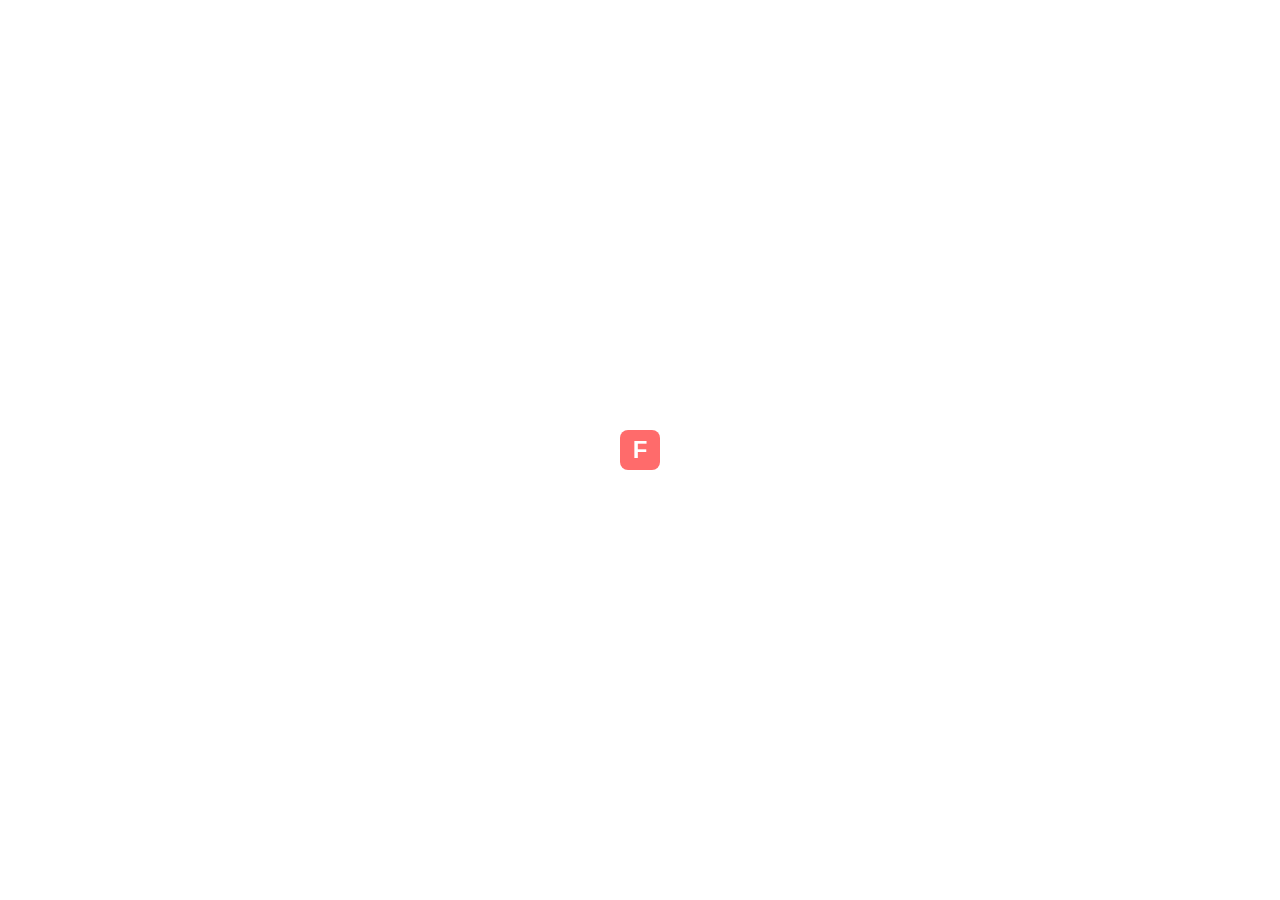
==== commit 1ce34c5e: "Enhance frontend with advanced search, filtering, and performance metrics" ====
--- a/public/index.html
+++ b/public/index.html
@@ -4,18 +4,11 @@
     <meta charset="UTF-8">
     <meta name="viewport" content="width=device-width, initial-scale=1.0">
     <meta name="theme-color" content="#ffffff">
-    <meta name="description" content="Fontly - Interactive Font Preview Gallery with 95 Premium Fonts">
+    <meta name="description" content="Fontly - Advanced Font Preview Gallery with 245+ Premium Fonts">
     <title>Fontly - Font Preview Gallery</title>
-    <link rel="manifest" href="/manifest.json">
     <link rel="icon" href="data:image/svg+xml,<svg xmlns='http://www.w3.org/2000/svg' viewBox='0 0 100 100'><text y='75' font-size='75' font-weight='bold' fill='%23FF6B6B'>F</text></svg>">
-    <link rel="preconnect" href="https://fontly-virid.vercel.app">
     <style>
-        * {
-            margin: 0;
-            padding: 0;
-            box-sizing: border-box;
-        }
-
+        * { margin: 0; padding: 0; box-sizing: border-box; }
         :root {
             --bg-primary: #ffffff;
             --bg-secondary: #f8f9fa;
@@ -29,10 +22,7 @@
             --shadow-sm: 0 1px 3px rgba(0, 0, 0, 0.08);
             --shadow-md: 0 4px 12px rgba(0, 0, 0, 0.12);
             --shadow-lg: 0 8px 24px rgba(0, 0, 0, 0.15);
-            --glass-bg: rgba(255, 255, 255, 0.7);
-            --glass-border: rgba(255, 255, 255, 0.3);
-        }
-
+        }
         body.dark-mode {
             --bg-primary: #0f0f0f;
             --bg-secondary: #1a1a1a;
@@ -43,2300 +33,362 @@
             --border-color: #333333;
             --accent-color: #FF8A8A;
             --accent-light: #4d2626;
-            --shadow-sm: 0 1px 3px rgba(0, 0, 0, 0.3);
-            --shadow-md: 0 4px 12px rgba(0, 0, 0, 0.4);
-            --shadow-lg: 0 8px 24px rgba(0, 0, 0, 0.5);
-            --glass-bg: rgba(26, 26, 26, 0.7);
-            --glass-border: rgba(255, 255, 255, 0.1);
-        }
-
-        html {
-            scroll-behavior: smooth;
-        }
-
+        }
         body {
-            font-family: -apple-system, BlinkMacSystemFont, 'Segoe UI', Roboto, Oxygen, Ubuntu, Cantarell, sans-serif;
-            background: linear-gradient(135deg, var(--bg-primary) 0%, var(--bg-secondary) 100%);
+            font-family: -apple-system, BlinkMacSystemFont, 'Segoe UI', Roboto, sans-serif;
+            background: var(--bg-primary);
             color: var(--text-primary);
-            transition: background 0.3s ease, color 0.3s ease;
+            transition: all 0.3s ease;
             min-height: 100vh;
         }
-
-        /* Header */
         header {
             position: sticky;
             top: 0;
             z-index: 100;
-            background: var(--glass-bg);
-            backdrop-filter: blur(10px);
-            border-bottom: 1px solid var(--glass-border);
-            padding: 16px 20px;
-            box-shadow: var(--shadow-md);
-        }
-
+            background: var(--bg-primary);
+            border-bottom: 1px solid var(--border-color);
+            padding: 1rem 2rem;
+            box-shadow: var(--shadow-sm);
+        }
         .header-content {
             max-width: 1400px;
             margin: 0 auto;
             display: flex;
             justify-content: space-between;
             align-items: center;
-            gap: 20px;
-            flex-wrap: wrap;
-        }
-
-        .logo-section {
-            display: flex;
-            align-items: center;
-            gap: 12px;
-        }
-
+            gap: 1rem;
+        }
+        .logo-section { display: flex; align-items: center; gap: 0.8rem; }
         .logo {
-            width: 40px;
-            height: 40px;
-            background: linear-gradient(135deg, #FF6B6B, #FF8E8E);
-            border-radius: 10px;
-            display: flex;
-            align-items: center;
-            justify-content: center;
-            color: white;
-            font-weight: bold;
-            font-size: 24px;
-            box-shadow: var(--shadow-md);
-        }
-
-        h1 {
-            font-size: 24px;
-            font-weight: 700;
-            margin: 0;
-        }
-
-        .stats {
-            font-size: 14px;
-            color: var(--text-secondary);
-            padding: 4px 12px;
-            background: var(--accent-light);
-            border-radius: 20px;
+            width: 40px; height: 40px;
+            background: var(--accent-color);
+            border-radius: 8px;
+            display: flex; align-items: center; justify-content: center;
+            color: white; font-weight: bold; font-size: 1.5rem;
+        }
+        .controls { display: flex; gap: 0.5rem; }
+        button, select {
+            padding: 0.6rem 1rem;
+            border: 1px solid var(--border-color);
+            border-radius: 6px;
+            background: var(--bg-secondary);
+            color: var(--text-primary);
+            cursor: pointer;
+            font-size: 0.9rem;
             font-weight: 600;
-        }
-
-        .header-controls {
-            display: flex;
-            gap: 10px;
-            flex-wrap: wrap;
-        }
-
-        button {
-            padding: 10px 16px;
-            border: none;
-            border-radius: 8px;
-            background-color: var(--accent-color);
-            color: white;
-            cursor: pointer;
-            font-size: 14px;
-            font-weight: 600;
-            transition: all 0.3s ease;
-            display: flex;
-            align-items: center;
-            gap: 6px;
-            box-shadow: var(--shadow-sm);
-        }
-
-        button:hover {
-            transform: translateY(-2px);
-            box-shadow: var(--shadow-md);
-        }
-
-        button:active {
-            transform: translateY(0);
-        }
-
-        /* Control Panel */
-        .control-panel {
-            max-width: 1400px;
-            margin: 20px auto;
-            padding: 20px;
-            background: var(--glass-bg);
-            backdrop-filter: blur(10px);
-            border: 1px solid var(--glass-border);
+            transition: all 0.2s;
+        }
+        button:hover, select:hover { border-color: var(--accent-color); }
+        button.active { background: var(--accent-color); color: white; border-color: var(--accent-color); }
+        
+        .main-container { max-width: 1400px; margin: 0 auto; padding: 2rem; }
+        
+        .filter-panel {
+            background: var(--bg-secondary);
+            padding: 1.5rem;
             border-radius: 12px;
-            box-shadow: var(--shadow-md);
-        }
-
-        .control-grid {
-            display: grid;
-            grid-template-columns: repeat(auto-fit, minmax(250px, 1fr));
-            gap: 20px;
-            margin-bottom: 20px;
-        }
-
-        .control-group {
+            margin-bottom: 2rem;
             display: flex;
             flex-direction: column;
-            gap: 8px;
-        }
-
-        .control-group label {
-            font-size: 13px;
-            font-weight: 700;
-            color: var(--text-secondary);
-            text-transform: uppercase;
-            letter-spacing: 0.5px;
-        }
-
-        .control-group input[type="text"],
-        .control-group input[type="number"] {
-            padding: 10px 12px;
+            gap: 1.5rem;
+        }
+        .search-row { display: grid; grid-template-columns: 2fr 1fr 1fr; gap: 1rem; }
+        .input-group { display: flex; flex-direction: column; gap: 0.5rem; }
+        .input-group label { font-size: 0.8rem; font-weight: 700; color: var(--text-secondary); text-transform: uppercase; }
+        input[type="text"], input[type="number"] {
+            padding: 0.8rem;
             border: 1px solid var(--border-color);
             border-radius: 6px;
-            background-color: var(--bg-primary);
+            background: var(--bg-primary);
             color: var(--text-primary);
-            font-size: 14px;
-            transition: all 0.3s ease;
-        }
-
-        .control-group input[type="text"]:focus,
-        .control-group input[type="number"]:focus {
-            outline: none;
-            border-color: var(--accent-color);
-            box-shadow: 0 0 0 3px var(--accent-light);
-        }
-
-        .size-control {
-            display: flex;
-            gap: 12px;
-            align-items: center;
-        }
-
-        .size-control input[type="range"] {
-            flex: 1;
-            height: 6px;
-            border-radius: 3px;
-            background: var(--border-color);
-            outline: none;
-            -webkit-appearance: none;
-            appearance: none;
-        }
-
-        .size-control input[type="range"]::-webkit-slider-thumb {
-            -webkit-appearance: none;
-            appearance: none;
-            width: 18px;
-            height: 18px;
-            border-radius: 50%;
-            background: var(--accent-color);
+        }
+        .filter-row { display: flex; gap: 0.8rem; flex-wrap: wrap; align-items: center; }
+        .badge {
+            padding: 0.4rem 1rem;
+            border-radius: 20px;
+            font-size: 0.85rem;
+            background: var(--bg-tertiary);
             cursor: pointer;
-            box-shadow: var(--shadow-sm);
-        }
-
-        .size-control input[type="range"]::-moz-range-thumb {
-            width: 18px;
-            height: 18px;
-            border-radius: 50%;
-            background: var(--accent-color);
-            cursor: pointer;
-            border: none;
-            box-shadow: var(--shadow-sm);
-        }
-
-        .size-display {
-            min-width: 50px;
-            text-align: right;
-            font-weight: 600;
-            color: var(--accent-color);
-        }
-
-        /* Filter Badges */
-        .filter-section {
-            display: flex;
-            gap: 10px;
-            flex-wrap: wrap;
-            align-items: center;
-        }
-
-        .filter-label {
-            font-size: 13px;
-            font-weight: 700;
-            color: var(--text-secondary);
-            text-transform: uppercase;
-            letter-spacing: 0.5px;
-        }
-
-        .filter-badge {
-            padding: 6px 14px;
-            border: 2px solid var(--border-color);
-            border-radius: 20px;
-            background: transparent;
-            color: var(--text-primary);
-            cursor: pointer;
-            font-size: 13px;
-            font-weight: 600;
-            transition: all 0.3s ease;
-        }
-
-        .filter-badge:hover {
-            border-color: var(--accent-color);
-            color: var(--accent-color);
-        }
-
-        .filter-badge.active {
-            background: var(--accent-color);
-            color: white;
-            border-color: var(--accent-color);
-        }
-
-        /* Gallery */
-        .gallery-container {
-            max-width: 1400px;
-            margin: 0 auto;
-            padding: 20px;
-        }
+            border: 1px solid transparent;
+        }
+        .badge.active { background: var(--accent-color); color: white; }
+        .badge span { opacity: 0.7; font-size: 0.75rem; margin-left: 4px; }
 
         .gallery {
             display: grid;
-            grid-template-columns: repeat(auto-fill, minmax(320px, 1fr));
-            gap: 20px;
-            margin-top: 20px;
-        }
-
-        .gallery.list-view {
-            grid-template-columns: 1fr;
-        }
-
+            grid-template-columns: repeat(auto-fill, minmax(350px, 1fr));
+            gap: 1.5rem;
+        }
+        .gallery.list-view { grid-template-columns: 1fr; }
+        
         .font-card {
             background: var(--bg-secondary);
             border: 1px solid var(--border-color);
             border-radius: 12px;
-            padding: 20px;
-            transition: all 0.3s ease;
-            box-shadow: var(--shadow-sm);
-            display: flex;
-            flex-direction: column;
-            gap: 12px;
-        }
-
-        .font-card:hover {
-            transform: translateY(-4px);
-            box-shadow: var(--shadow-lg);
-            border-color: var(--accent-color);
-        }
-
-        .font-header {
-            display: flex;
-            justify-content: space-between;
-            align-items: flex-start;
-            gap: 12px;
-        }
-
-        .font-name {
-            font-size: 16px;
-            font-weight: 700;
-            color: var(--text-primary);
-            flex: 1;
-        }
-
-        .font-meta {
-            display: flex;
-            gap: 6px;
-            flex-wrap: wrap;
-        }
-
-        .badge {
-            padding: 3px 8px;
-            background: var(--accent-light);
-            color: var(--accent-color);
-            border-radius: 4px;
-            font-size: 11px;
-            font-weight: 600;
-            text-transform: uppercase;
-        }
-
-        .font-preview {
-            font-size: 32px;
-            line-height: 1.6;
-            padding: 15px;
-            background: var(--bg-primary);
+            padding: 1.5rem;
+            transition: transform 0.2s, box-shadow 0.2s;
+        }
+        .font-card:hover { transform: translateY(-4px); box-shadow: var(--shadow-md); }
+        .font-info { display: flex; justify-content: space-between; margin-bottom: 1rem; }
+        .font-name { font-weight: 700; font-size: 1.1rem; }
+        .font-tags { display: flex; gap: 0.4rem; }
+        .tag { padding: 2px 6px; border-radius: 4px; font-size: 0.7rem; font-weight: 700; text-transform: uppercase; background: var(--accent-light); color: var(--accent-color); }
+        
+        .preview-box {
+            background: var(--bg-primary);
+            padding: 1.5rem;
             border-radius: 8px;
             border: 1px solid var(--border-color);
-            word-break: break-word;
-            min-height: 100px;
-            max-height: 150px;
-            overflow-y: auto;
-        }
-
-        .font-controls {
+            margin-bottom: 1rem;
+            min-height: 120px;
             display: flex;
-            gap: 12px;
             align-items: center;
-            flex-wrap: wrap;
-        }
-
-        .font-controls .size-control {
-            flex: 1;
-            min-width: 150px;
-        }
-
-        .code-section {
-            margin-top: 12px;
-            padding-top: 12px;
-            border-top: 1px solid var(--border-color);
-        }
-
-        .code-toggle {
-            background: var(--bg-tertiary);
-            color: var(--text-primary);
-            padding: 8px 12px;
-            border: 1px solid var(--border-color);
-            border-radius: 6px;
-            cursor: pointer;
-            font-size: 12px;
-            font-weight: 600;
-            transition: all 0.3s ease;
-        }
-
-        .code-toggle:hover {
-            background: var(--accent-light);
-            color: var(--accent-color);
-        }
-
-        .code-block {
-            display: none;
-            margin-top: 12px;
-            padding: 12px;
-            background: var(--bg-primary);
-            border-radius: 6px;
-            border: 1px solid var(--border-color);
-            overflow-x: auto;
-        }
-
-        .code-block.show {
-            display: block;
-        }
-
-        .code-block code {
-            font-family: 'Monaco', 'Courier New', monospace;
-            font-size: 12px;
-            color: var(--text-secondary);
-            line-height: 1.5;
-            white-space: pre-wrap;
-            word-wrap: break-word;
-        }
-
-        .copy-btn {
-            padding: 6px 12px;
-            font-size: 12px;
-            margin-top: 8px;
-        }
-
-        /* Toast Notifications */
-        .toast {
-            position: fixed;
-            bottom: 20px;
-            right: 20px;
-            background: var(--accent-color);
-            color: white;
-            padding: 14px 20px;
-            border-radius: 8px;
-            box-shadow: var(--shadow-lg);
-            z-index: 1000;
-            animation: slideIn 0.3s ease;
-        }
-
-        @keyframes slideIn {
-            from {
-                transform: translateX(400px);
-                opacity: 0;
-            }
-            to {
-                transform: translateX(0);
-                opacity: 1;
-            }
-        }
-
-        /* Empty State */
-        .empty-state {
+            justify-content: center;
             text-align: center;
-            padding: 60px 20px;
-            color: var(--text-secondary);
-        }
-
-        .empty-state h2 {
-            font-size: 24px;
-            margin-bottom: 10px;
-        }
-
-        /* Responsive */
+            overflow: hidden;
+        }
+        
+        mark { background: #ffeb3b; color: black; padding: 0 2px; border-radius: 2px; }
+        
+        .loading-overlay {
+            position: fixed; top: 0; left: 0; width: 100%; height: 100%;
+            background: var(--bg-primary);
+            display: flex; align-items: center; justify-content: center;
+            z-index: 1000; transition: opacity 0.5s;
+        }
+        .loading-overlay.hidden { opacity: 0; pointer-events: none; }
+        
+        .perf-info { font-size: 0.75rem; color: var(--text-tertiary); margin-top: 1rem; text-align: center; }
+
         @media (max-width: 768px) {
-            header {
-                padding: 12px 16px;
-            }
-
-            .header-content {
-                flex-direction: column;
-                align-items: flex-start;
-            }
-
-            .gallery {
-                grid-template-columns: 1fr;
-            }
-
-            .control-grid {
-                grid-template-columns: 1fr;
-            }
-
-            .font-preview {
-                font-size: 24px;
-                min-height: 80px;
-            }
-
-            .control-panel {
-                margin: 16px;
-                padding: 16px;
-            }
-
-            .gallery-container {
-                padding: 16px;
-            }
-        }
-
-        /* Accessibility */
-        @media (prefers-reduced-motion: reduce) {
-            * {
-                animation-duration: 0.01ms !important;
-                animation-iteration-count: 1 !important;
-                transition-duration: 0.01ms !important;
-            }
-        }
-
-        button:focus,
-        input:focus {
-            outline: 2px solid var(--accent-color);
-            outline-offset: 2px;
-        }
-
-        /* Loading State */
-        .loading {
-            display: none;
-            text-align: center;
-            padding: 40px;
-            color: var(--text-secondary);
-        }
-
-        .loading.show {
-            display: block;
-        }
-
-        .spinner {
-            border: 4px solid var(--border-color);
-            border-top: 4px solid var(--accent-color);
-            border-radius: 50%;
-            width: 40px;
-            height: 40px;
-            animation: spin 1s linear infinite;
-            margin: 0 auto 20px;
-        }
-
-        @keyframes spin {
-            0% { transform: rotate(0deg); }
-            100% { transform: rotate(360deg); }
+            .search-row { grid-template-columns: 1fr; }
+            .header-content { flex-direction: column; }
         }
     </style>
 </head>
 <body>
+    <div id="loading" class="loading-overlay">
+        <div class="logo">F</div>
+    </div>
+
     <header>
         <div class="header-content">
             <div class="logo-section">
                 <div class="logo">F</div>
                 <div>
                     <h1>Fontly</h1>
-                    <p style="font-size: 12px; color: var(--text-secondary); margin: 0;">Font Preview Gallery</p>
+                    <p style="font-size: 0.7rem; color: var(--text-secondary);">Premium Font Explorer</p>
                 </div>
             </div>
-            <div class="stats" id="stats">0/0 Fonts</div>
-            <div class="header-controls">
-                <button id="themeToggle" aria-label="Toggle dark mode">🌙 Dark</button>
-                <button id="viewToggle" aria-label="Toggle view mode">📋 List</button>
-                <button id="resetBtn" aria-label="Reset all settings">↻ Reset</button>
+            <div id="stats" class="badge active">0/0 Fonts</div>
+            <div class="controls">
+                <button id="themeToggle">🌙 Dark</button>
+                <button id="viewToggle">📋 List</button>
+                <button id="resetBtn">↻ Reset</button>
             </div>
         </div>
     </header>
 
-    <div class="control-panel">
-        <div class="control-grid">
-            <div class="control-group">
-                <label for="searchInput">🔍 Search Fonts</label>
-                <input type="text" id="searchInput" placeholder="Search by name..." aria-label="Search fonts">
-            </div>
-            <div class="control-group">
-                <label for="textInput">✏️ Custom Text</label>
-                <input type="text" id="textInput" placeholder="Enter custom text..." value="The quick brown fox jumps over the lazy dog" aria-label="Custom preview text">
-            </div>
-            <div class="control-group">
-                <label>📏 Global Size</label>
-                <div class="size-control">
-                    <input type="range" id="globalSize" min="12" max="72" value="32" aria-label="Global font size">
-                    <span class="size-display" id="globalSizeDisplay">32px</span>
+    <main class="main-container">
+        <div class="filter-panel">
+            <div class="search-row">
+                <div class="input-group">
+                    <label>🔍 Search Fonts</label>
+                    <input type="text" id="searchInput" placeholder="Search by name or category...">
+                </div>
+                <div class="input-group">
+                    <label>✏️ Custom Text</label>
+                    <input type="text" id="textInput" placeholder="Preview text..." value="The quick brown fox jumps over the lazy dog">
+                </div>
+                <div class="input-group">
+                    <label>📏 Sort By</label>
+                    <select id="sortSelect">
+                        <option value="name-asc">Name (A-Z)</option>
+                        <option value="name-desc">Name (Z-A)</option>
+                        <option value="format">Format (OTF/TTF)</option>
+                    </select>
                 </div>
             </div>
+            <div class="filter-row" id="categoryFilters">
+                <span class="filter-label">Categories:</span>
+                <button class="badge active" data-category="all">All <span></span></button>
+                <!-- Categories will be injected here -->
+            </div>
         </div>
 
-        <div class="filter-section">
-            <span class="filter-label">📂 Categories:</span>
-            <button class="filter-badge active" data-filter="all">All</button>
-            <button class="filter-badge" data-filter="serif">Serif</button>
-            <button class="filter-badge" data-filter="sans-serif">Sans-serif</button>
-            <button class="filter-badge" data-filter="display">Display</button>
-            <button class="filter-badge" data-filter="script">Script</button>
-            <button class="filter-badge" data-filter="decorative">Decorative</button>
-            <button class="filter-badge" data-filter="3d">3D</button>
-        </div>
-    </div>
-
-    <div class="gallery-container">
-        <div class="loading" id="loading">
-            <div class="spinner"></div>
-            <p>Loading fonts...</p>
-        </div>
-        <div class="gallery" id="gallery"></div>
-        <div class="empty-state" id="emptyState" style="display: none;">
+        <div id="gallery" class="gallery"></div>
+        <div id="emptyState" style="display: none; text-align: center; padding: 3rem;">
             <h2>No fonts found</h2>
             <p>Try adjusting your search or filters</p>
         </div>
-    </div>
+        
+        <div class="perf-info" id="perfInfo"></div>
+    </main>
 
     <script>
-        // Font data - will be populated dynamically
         let allFonts = [];
         let filteredFonts = [];
-        let currentFilter = 'all';
+        let currentCategory = 'all';
         let isDarkMode = localStorage.getItem('darkMode') === 'true';
         let isListView = localStorage.getItem('listView') === 'true';
-        let globalSize = parseInt(localStorage.getItem('globalSize')) || 32;
-
-        // Initialize theme
-        if (isDarkMode) {
-            document.body.classList.add('dark-mode');
-            document.getElementById('themeToggle').textContent = '☀️ Light';
-        }
-
-        // Initialize view
-        if (isListView) {
-            document.getElementById('gallery').classList.add('list-view');
-            document.getElementById('viewToggle').textContent = '🔲 Grid';
-        }
-
-        // Debounce function for input handling
-        function debounce(func, wait) {
-            let timeout;
-            return function executedFunction(...args) {
-                const later = () => {
-                    clearTimeout(timeout);
-                    func(...args);
-                };
-                clearTimeout(timeout);
-                timeout = setTimeout(later, wait);
-            };
-        }
-
-        function determineFontCategory(filename) {
-            const name = filename.toLowerCase();
-            if (name.includes('serif') || name.includes('garamond') || name.includes('ebgaramond')) return 'serif';
-            if (name.includes('sans') || name.includes('goodly') || name.includes('glorida')) return 'sans-serif';
-            if (name.includes('display') || name.includes('cinzel') || name.includes('beer')) return 'display';
-            if (name.includes('script') || name.includes('rockybilly') || name.includes('brush')) return 'script';
-            if (name.includes('3d') || name.includes('strenuous') || name.includes('armed')) return '3d';
-            if (name.includes('decorative') || name.includes('angel') || name.includes('kugile')) return 'decorative';
-            return 'decorative';
-        }
-
-        function generateFontList() {
-            // Hardcoded font list as fallback
-            const fontList = [
-
-                {
-                                "name": "110 Besmellah Takmob Net",
-                                "file": "/fonts/ttf/110-besmellah-takmob-net.ttf",
-                                "format": "truetype",
-                                "category": "decorative"
-                },
-                {
-                                "name": "Aayatquraan1 4Vkb",
-                                "file": "/fonts/ttf/aayatquraan1-4vkb.ttf",
-                                "format": "truetype",
-                                "category": "decorative"
-                },
-                {
-                                "name": "Aayatquraan2 E6Aw",
-                                "file": "/fonts/ttf/aayatquraan2-e6aw.ttf",
-                                "format": "truetype",
-                                "category": "decorative"
-                },
-                {
-                                "name": "Al Majeed Quranic Font Shiped",
-                                "file": "/fonts/ttf/al-majeed-quranic-font-shiped.ttf",
-                                "format": "truetype",
-                                "category": "decorative"
-                },
-                {
-                                "name": "Aligarharabicfreepersonaluse Black",
-                                "file": "/fonts/otf/aligarharabicfreepersonaluse-black.otf",
-                                "format": "opentype",
-                                "category": "decorative"
-                },
-                {
-                                "name": "Aligarharabicfreepersonaluse Bold",
-                                "file": "/fonts/otf/aligarharabicfreepersonaluse-bold.otf",
-                                "format": "opentype",
-                                "category": "decorative"
-                },
-                {
-                                "name": "Aligarharabicfreepersonaluse Extrabold",
-                                "file": "/fonts/otf/aligarharabicfreepersonaluse-extrabold.otf",
-                                "format": "opentype",
-                                "category": "decorative"
-                },
-                {
-                                "name": "Aligarharabicfreepersonaluse Extralight",
-                                "file": "/fonts/otf/aligarharabicfreepersonaluse-extralight.otf",
-                                "format": "opentype",
-                                "category": "decorative"
-                },
-                {
-                                "name": "Aligarharabicfreepersonaluse Light",
-                                "file": "/fonts/otf/aligarharabicfreepersonaluse-light.otf",
-                                "format": "opentype",
-                                "category": "decorative"
-                },
-                {
-                                "name": "Aligarharabicfreepersonaluse Medium",
-                                "file": "/fonts/otf/aligarharabicfreepersonaluse-medium.otf",
-                                "format": "opentype",
-                                "category": "decorative"
-                },
-                {
-                                "name": "Aligarharabicfreepersonaluse Regular",
-                                "file": "/fonts/otf/aligarharabicfreepersonaluse-regular.otf",
-                                "format": "opentype",
-                                "category": "decorative"
-                },
-                {
-                                "name": "Aligarharabicfreepersonaluse Semibold",
-                                "file": "/fonts/otf/aligarharabicfreepersonaluse-semibold.otf",
-                                "format": "opentype",
-                                "category": "decorative"
-                },
-                {
-                                "name": "Aligarharabicfreepersonaluse Thin",
-                                "file": "/fonts/otf/aligarharabicfreepersonaluse-thin.otf",
-                                "format": "opentype",
-                                "category": "decorative"
-                },
-                {
-                                "name": "Alladhinademo Ovwz8",
-                                "file": "/fonts/otf/alladhinademo-ovwz8.otf",
-                                "format": "opentype",
-                                "category": "decorative"
-                },
-                {
-                                "name": "Allahmuhammad2022 Axnpx",
-                                "file": "/fonts/ttf/allahmuhammad2022-axnpx.ttf",
-                                "format": "truetype",
-                                "category": "decorative"
-                },
-                {
-                                "name": "Allahmuhammad2022 Ez81N",
-                                "file": "/fonts/ttf/allahmuhammad2022-ez81n.ttf",
-                                "format": "truetype",
-                                "category": "decorative"
-                },
-                {
-                                "name": "Allahmuhammadcolor Eaxj4",
-                                "file": "/fonts/ttf/allahmuhammadcolor-eaxj4.ttf",
-                                "format": "truetype",
-                                "category": "decorative"
-                },
-                {
-                                "name": "Allahmuhammadcolor2 Ovxaa",
-                                "file": "/fonts/ttf/allahmuhammadcolor2-ovxaa.ttf",
-                                "format": "truetype",
-                                "category": "decorative"
-                },
-                {
-                                "name": "Allahmuhammadcolor3 Zvxej",
-                                "file": "/fonts/ttf/allahmuhammadcolor3-zvxej.ttf",
-                                "format": "truetype",
-                                "category": "decorative"
-                },
-                {
-                                "name": "Allahmuhammadcolor4 3Zvaz",
-                                "file": "/fonts/ttf/allahmuhammadcolor4-3zvaz.ttf",
-                                "format": "truetype",
-                                "category": "decorative"
-                },
-                {
-                                "name": "Allahnames3 4Bzn9",
-                                "file": "/fonts/ttf/allahnames3-4bzn9.ttf",
-                                "format": "truetype",
-                                "category": "decorative"
-                },
-                {
-                                "name": "Allahnames4 Ow1Vv",
-                                "file": "/fonts/ttf/allahnames4-ow1vv.ttf",
-                                "format": "truetype",
-                                "category": "decorative"
-                },
-                {
-                                "name": "Allahnames99 0Wav4",
-                                "file": "/fonts/ttf/allahnames99-0wav4.ttf",
-                                "format": "truetype",
-                                "category": "decorative"
-                },
-                {
-                                "name": "Allahnamescolor Gxpwy",
-                                "file": "/fonts/ttf/allahnamescolor-gxpwy.ttf",
-                                "format": "truetype",
-                                "category": "decorative"
-                },
-                {
-                                "name": "Angelbanditdemoregular",
-                                "file": "/fonts/ttf/angelbanditdemoregular.ttf",
-                                "format": "truetype",
-                                "category": "decorative"
-                },
-                {
-                                "name": "Antiquestories",
-                                "file": "/fonts/otf/antiquestories.otf",
-                                "format": "opentype",
-                                "category": "decorative"
-                },
-                {
-                                "name": "Arabquranislamic140 K7N4W",
-                                "file": "/fonts/ttf/arabquranislamic140-k7n4w.ttf",
-                                "format": "truetype",
-                                "category": "decorative"
-                },
-                {
-                                "name": "Arabquranislamic140 Vnmnz",
-                                "file": "/fonts/ttf/arabquranislamic140-vnmnz.ttf",
-                                "format": "truetype",
-                                "category": "decorative"
-                },
-                {
-                                "name": "Armedlightning",
-                                "file": "/fonts/ttf/armedlightning.ttf",
-                                "format": "truetype",
-                                "category": "decorative"
-                },
-                {
-                                "name": "Armedlightning3D",
-                                "file": "/fonts/ttf/armedlightning3d.ttf",
-                                "format": "truetype",
-                                "category": "decorative"
-                },
-                {
-                                "name": "Armedlightning3Dital",
-                                "file": "/fonts/ttf/armedlightning3dital.ttf",
-                                "format": "truetype",
-                                "category": "decorative"
-                },
-                {
-                                "name": "Armedlightningacad",
-                                "file": "/fonts/ttf/armedlightningacad.ttf",
-                                "format": "truetype",
-                                "category": "decorative"
-                },
-                {
-                                "name": "Armedlightningacadital",
-                                "file": "/fonts/ttf/armedlightningacadital.ttf",
-                                "format": "truetype",
-                                "category": "decorative"
-                },
-                {
-                                "name": "Armedlightningchrome",
-                                "file": "/fonts/ttf/armedlightningchrome.ttf",
-                                "format": "truetype",
-                                "category": "decorative"
-                },
-                {
-                                "name": "Armedlightningchromeitalic",
-                                "file": "/fonts/ttf/armedlightningchromeitalic.ttf",
-                                "format": "truetype",
-                                "category": "decorative"
-                },
-                {
-                                "name": "Armedlightningcond",
-                                "file": "/fonts/ttf/armedlightningcond.ttf",
-                                "format": "truetype",
-                                "category": "decorative"
-                },
-                {
-                                "name": "Armedlightningcondital",
-                                "file": "/fonts/ttf/armedlightningcondital.ttf",
-                                "format": "truetype",
-                                "category": "decorative"
-                },
-                {
-                                "name": "Armedlightningexpand",
-                                "file": "/fonts/ttf/armedlightningexpand.ttf",
-                                "format": "truetype",
-                                "category": "decorative"
-                },
-                {
-                                "name": "Armedlightningexpandital",
-                                "file": "/fonts/ttf/armedlightningexpandital.ttf",
-                                "format": "truetype",
-                                "category": "decorative"
-                },
-                {
-                                "name": "Armedlightninggrad",
-                                "file": "/fonts/ttf/armedlightninggrad.ttf",
-                                "format": "truetype",
-                                "category": "decorative"
-                },
-                {
-                                "name": "Armedlightninggraditalic",
-                                "file": "/fonts/ttf/armedlightninggraditalic.ttf",
-                                "format": "truetype",
-                                "category": "decorative"
-                },
-                {
-                                "name": "Armedlightninghalf",
-                                "file": "/fonts/ttf/armedlightninghalf.ttf",
-                                "format": "truetype",
-                                "category": "decorative"
-                },
-                {
-                                "name": "Armedlightninghalfitalic",
-                                "file": "/fonts/ttf/armedlightninghalfitalic.ttf",
-                                "format": "truetype",
-                                "category": "decorative"
-                },
-                {
-                                "name": "Armedlightningitalic",
-                                "file": "/fonts/ttf/armedlightningitalic.ttf",
-                                "format": "truetype",
-                                "category": "decorative"
-                },
-                {
-                                "name": "Armedlightninglaser",
-                                "file": "/fonts/ttf/armedlightninglaser.ttf",
-                                "format": "truetype",
-                                "category": "decorative"
-                },
-                {
-                                "name": "Armedlightninglaseritalic",
-                                "file": "/fonts/ttf/armedlightninglaseritalic.ttf",
-                                "format": "truetype",
-                                "category": "decorative"
-                },
-                {
-                                "name": "Armedlightningleft",
-                                "file": "/fonts/ttf/armedlightningleft.ttf",
-                                "format": "truetype",
-                                "category": "decorative"
-                },
-                {
-                                "name": "Armedlightningsemital",
-                                "file": "/fonts/ttf/armedlightningsemital.ttf",
-                                "format": "truetype",
-                                "category": "decorative"
-                },
-                {
-                                "name": "Armedlightningsquared",
-                                "file": "/fonts/ttf/armedlightningsquared.ttf",
-                                "format": "truetype",
-                                "category": "decorative"
-                },
-                {
-                                "name": "Armedlightningsquaredital",
-                                "file": "/fonts/ttf/armedlightningsquaredital.ttf",
-                                "format": "truetype",
-                                "category": "decorative"
-                },
-                {
-                                "name": "Armedlightningsquaredsemital",
-                                "file": "/fonts/ttf/armedlightningsquaredsemital.ttf",
-                                "format": "truetype",
-                                "category": "decorative"
-                },
-                {
-                                "name": "Armedlightningsquaredsuperital",
-                                "file": "/fonts/ttf/armedlightningsquaredsuperital.ttf",
-                                "format": "truetype",
-                                "category": "decorative"
-                },
-                {
-                                "name": "Armedlightningsuperital",
-                                "file": "/fonts/ttf/armedlightningsuperital.ttf",
-                                "format": "truetype",
-                                "category": "decorative"
-                },
-                {
-                                "name": "Armedlightningtitle",
-                                "file": "/fonts/ttf/armedlightningtitle.ttf",
-                                "format": "truetype",
-                                "category": "decorative"
-                },
-                {
-                                "name": "Armedlightningtitleitalic",
-                                "file": "/fonts/ttf/armedlightningtitleitalic.ttf",
-                                "format": "truetype",
-                                "category": "decorative"
-                },
-                {
-                                "name": "Asyatupersonaluse",
-                                "file": "/fonts/otf/asyatupersonaluse.otf",
-                                "format": "opentype",
-                                "category": "decorative"
-                },
-                {
-                                "name": "Ballmain",
-                                "file": "/fonts/ttf/ballmain.ttf",
-                                "format": "truetype",
-                                "category": "decorative"
-                },
-                {
-                                "name": "Bastliga One",
-                                "file": "/fonts/ttf/bastliga-one.ttf",
-                                "format": "truetype",
-                                "category": "decorative"
-                },
-                {
-                                "name": "Benyoritha G334D",
-                                "file": "/fonts/otf/benyoritha-g334d.otf",
-                                "format": "opentype",
-                                "category": "decorative"
-                },
-                {
-                                "name": "Bidenatrial",
-                                "file": "/fonts/ttf/bidenatrial.ttf",
-                                "format": "truetype",
-                                "category": "decorative"
-                },
-                {
-                                "name": "Bundeyscriptpersonalusebold Qzakx",
-                                "file": "/fonts/otf/bundeyscriptpersonalusebold-qzakx.otf",
-                                "format": "opentype",
-                                "category": "decorative"
-                },
-                {
-                                "name": "Bundeyscriptpersonalusebolditalic Do7Dd",
-                                "file": "/fonts/otf/bundeyscriptpersonalusebolditalic-do7dd.otf",
-                                "format": "opentype",
-                                "category": "decorative"
-                },
-                {
-                                "name": "Bundeyscriptpersonaluseitalic P7Wor",
-                                "file": "/fonts/otf/bundeyscriptpersonaluseitalic-p7wor.otf",
-                                "format": "opentype",
-                                "category": "decorative"
-                },
-                {
-                                "name": "Bundeyscriptpersonaluseregular Al20X",
-                                "file": "/fonts/otf/bundeyscriptpersonaluseregular-al20x.otf",
-                                "format": "opentype",
-                                "category": "decorative"
-                },
-                {
-                                "name": "Cairo Black",
-                                "file": "/fonts/ttf/cairo-black.ttf",
-                                "format": "truetype",
-                                "category": "decorative"
-                },
-                {
-                                "name": "Cairo Bold",
-                                "file": "/fonts/ttf/cairo-bold.ttf",
-                                "format": "truetype",
-                                "category": "decorative"
-                },
-                {
-                                "name": "Cairo Extrabold",
-                                "file": "/fonts/ttf/cairo-extrabold.ttf",
-                                "format": "truetype",
-                                "category": "decorative"
-                },
-                {
-                                "name": "Cairo Extralight",
-                                "file": "/fonts/ttf/cairo-extralight.ttf",
-                                "format": "truetype",
-                                "category": "decorative"
-                },
-                {
-                                "name": "Cairo Light",
-                                "file": "/fonts/ttf/cairo-light.ttf",
-                                "format": "truetype",
-                                "category": "decorative"
-                },
-                {
-                                "name": "Cairo Medium",
-                                "file": "/fonts/ttf/cairo-medium.ttf",
-                                "format": "truetype",
-                                "category": "decorative"
-                },
-                {
-                                "name": "Cairo Regular",
-                                "file": "/fonts/ttf/cairo-regular.ttf",
-                                "format": "truetype",
-                                "category": "decorative"
-                },
-                {
-                                "name": "Cairo Semibold",
-                                "file": "/fonts/ttf/cairo-semibold.ttf",
-                                "format": "truetype",
-                                "category": "decorative"
-                },
-                {
-                                "name": "Cairo Variablefont Slnt Wght",
-                                "file": "/fonts/ttf/cairo-variablefont-slnt-wght.ttf",
-                                "format": "truetype",
-                                "category": "decorative"
-                },
-                {
-                                "name": "Chiralla Vgw9Y",
-                                "file": "/fonts/otf/chiralla-vgw9y.otf",
-                                "format": "opentype",
-                                "category": "decorative"
-                },
-                {
-                                "name": "Cinzeldecorative Black",
-                                "file": "/fonts/otf/cinzeldecorative-black.otf",
-                                "format": "opentype",
-                                "category": "decorative"
-                },
-                {
-                                "name": "Cinzeldecorative Bold",
-                                "file": "/fonts/ttf/cinzeldecorative-bold.ttf",
-                                "format": "truetype",
-                                "category": "decorative"
-                },
-                {
-                                "name": "Cinzeldecorative Regular",
-                                "file": "/fonts/ttf/cinzeldecorative-regular.ttf",
-                                "format": "truetype",
-                                "category": "decorative"
-                },
-                {
-                                "name": "Corpta Demo",
-                                "file": "/fonts/otf/corpta-demo.otf",
-                                "format": "opentype",
-                                "category": "decorative"
-                },
-                {
-                                "name": "Cosmo",
-                                "file": "/fonts/otf/cosmo.otf",
-                                "format": "opentype",
-                                "category": "decorative"
-                },
-                {
-                                "name": "Dalfitra",
-                                "file": "/fonts/ttf/dalfitra.ttf",
-                                "format": "truetype",
-                                "category": "decorative"
-                },
-                {
-                                "name": "Danymeka Lxx2D",
-                                "file": "/fonts/otf/danymeka-lxx2d.otf",
-                                "format": "opentype",
-                                "category": "decorative"
-                },
-                {
-                                "name": "Eaglehorizonp",
-                                "file": "/fonts/ttf/eaglehorizonp.ttf",
-                                "format": "truetype",
-                                "category": "decorative"
-                },
-                {
-                                "name": "Ebgaramond Initials",
-                                "file": "/fonts/ttf/ebgaramond-initials.ttf",
-                                "format": "truetype",
-                                "category": "decorative"
-                },
-                {
-                                "name": "Ebgaramond Initialsf1",
-                                "file": "/fonts/ttf/ebgaramond-initialsf1.ttf",
-                                "format": "truetype",
-                                "category": "decorative"
-                },
-                {
-                                "name": "Ebgaramond Initialsf2",
-                                "file": "/fonts/ttf/ebgaramond-initialsf2.ttf",
-                                "format": "truetype",
-                                "category": "decorative"
-                },
-                {
-                                "name": "Ebgaramond08 Italic",
-                                "file": "/fonts/ttf/ebgaramond08-italic.ttf",
-                                "format": "truetype",
-                                "category": "decorative"
-                },
-                {
-                                "name": "Ebgaramond08 Regular",
-                                "file": "/fonts/ttf/ebgaramond08-regular.ttf",
-                                "format": "truetype",
-                                "category": "decorative"
-                },
-                {
-                                "name": "Ebgaramond12 Allsc",
-                                "file": "/fonts/ttf/ebgaramond12-allsc.ttf",
-                                "format": "truetype",
-                                "category": "decorative"
-                },
-                {
-                                "name": "Ebgaramond12 Italic",
-                                "file": "/fonts/ttf/ebgaramond12-italic.ttf",
-                                "format": "truetype",
-                                "category": "decorative"
-                },
-                {
-                                "name": "Ebgaramond12 Regular",
-                                "file": "/fonts/ttf/ebgaramond12-regular.ttf",
-                                "format": "truetype",
-                                "category": "decorative"
-                },
-                {
-                                "name": "Ebgaramondsc08 Regular",
-                                "file": "/fonts/ttf/ebgaramondsc08-regular.ttf",
-                                "format": "truetype",
-                                "category": "decorative"
-                },
-                {
-                                "name": "Ebgaramondsc12 Regular",
-                                "file": "/fonts/ttf/ebgaramondsc12-regular.ttf",
-                                "format": "truetype",
-                                "category": "decorative"
-                },
-                {
-                                "name": "Elmessiri Bold",
-                                "file": "/fonts/ttf/elmessiri-bold.ttf",
-                                "format": "truetype",
-                                "category": "decorative"
-                },
-                {
-                                "name": "Elmessiri Medium",
-                                "file": "/fonts/ttf/elmessiri-medium.ttf",
-                                "format": "truetype",
-                                "category": "decorative"
-                },
-                {
-                                "name": "Elmessiri Regular",
-                                "file": "/fonts/ttf/elmessiri-regular.ttf",
-                                "format": "truetype",
-                                "category": "decorative"
-                },
-                {
-                                "name": "Elmessiri Semibold",
-                                "file": "/fonts/ttf/elmessiri-semibold.ttf",
-                                "format": "truetype",
-                                "category": "decorative"
-                },
-                {
-                                "name": "Elmessiri Variablefont Wght",
-                                "file": "/fonts/ttf/elmessiri-variablefont-wght.ttf",
-                                "format": "truetype",
-                                "category": "decorative"
-                },
-                {
-                                "name": "Faradisa Demo",
-                                "file": "/fonts/otf/faradisa-demo.otf",
-                                "format": "opentype",
-                                "category": "decorative"
-                },
-                {
-                                "name": "Felicitationarabicramadan Walo",
-                                "file": "/fonts/ttf/felicitationarabicramadan-walo.ttf",
-                                "format": "truetype",
-                                "category": "decorative"
-                },
-                {
-                                "name": "Flavia",
-                                "file": "/fonts/otf/flavia.otf",
-                                "format": "opentype",
-                                "category": "decorative"
-                },
-                {
-                                "name": "Florals2",
-                                "file": "/fonts/ttf/florals2.ttf",
-                                "format": "truetype",
-                                "category": "decorative"
-                },
-                {
-                                "name": "Fontallahnames1 Eagj4",
-                                "file": "/fonts/ttf/fontallahnames1-eagj4.ttf",
-                                "format": "truetype",
-                                "category": "decorative"
-                },
-                {
-                                "name": "Fontallahnames2 Ezp9X",
-                                "file": "/fonts/ttf/fontallahnames2-ezp9x.ttf",
-                                "format": "truetype",
-                                "category": "decorative"
-                },
-                {
-                                "name": "Fontallahnames2 Zvgej",
-                                "file": "/fonts/ttf/fontallahnames2-zvgej.ttf",
-                                "format": "truetype",
-                                "category": "decorative"
-                },
-                {
-                                "name": "Fontallahnames99 Axapx",
-                                "file": "/fonts/ttf/fontallahnames99-axapx.ttf",
-                                "format": "truetype",
-                                "category": "decorative"
-                },
-                {
-                                "name": "Geraldine Personal Use",
-                                "file": "/fonts/ttf/geraldine-personal-use.ttf",
-                                "format": "truetype",
-                                "category": "decorative"
-                },
-                {
-                                "name": "Ghostlikedemooutline",
-                                "file": "/fonts/ttf/ghostlikedemooutline.ttf",
-                                "format": "truetype",
-                                "category": "decorative"
-                },
-                {
-                                "name": "Ghostlikedemoregular",
-                                "file": "/fonts/ttf/ghostlikedemoregular.ttf",
-                                "format": "truetype",
-                                "category": "decorative"
-                },
-                {
-                                "name": "Glorida Black",
-                                "file": "/fonts/ttf/glorida-black.ttf",
-                                "format": "truetype",
-                                "category": "decorative"
-                },
-                {
-                                "name": "Glorida Blackitalic",
-                                "file": "/fonts/ttf/glorida-blackitalic.ttf",
-                                "format": "truetype",
-                                "category": "decorative"
-                },
-                {
-                                "name": "Glorida Bold",
-                                "file": "/fonts/ttf/glorida-bold.ttf",
-                                "format": "truetype",
-                                "category": "decorative"
-                },
-                {
-                                "name": "Glorida Bolditalic",
-                                "file": "/fonts/ttf/glorida-bolditalic.ttf",
-                                "format": "truetype",
-                                "category": "decorative"
-                },
-                {
-                                "name": "Glorida Extrabold",
-                                "file": "/fonts/ttf/glorida-extrabold.ttf",
-                                "format": "truetype",
-                                "category": "decorative"
-                },
-                {
-                                "name": "Glorida Extrabolditalic",
-                                "file": "/fonts/ttf/glorida-extrabolditalic.ttf",
-                                "format": "truetype",
-                                "category": "decorative"
-                },
-                {
-                                "name": "Glorida Extralight",
-                                "file": "/fonts/ttf/glorida-extralight.ttf",
-                                "format": "truetype",
-                                "category": "decorative"
-                },
-                {
-                                "name": "Glorida Extralightitalic",
-                                "file": "/fonts/ttf/glorida-extralightitalic.ttf",
-                                "format": "truetype",
-                                "category": "decorative"
-                },
-                {
-                                "name": "Glorida Italic",
-                                "file": "/fonts/ttf/glorida-italic.ttf",
-                                "format": "truetype",
-                                "category": "decorative"
-                },
-                {
-                                "name": "Glorida Light",
-                                "file": "/fonts/ttf/glorida-light.ttf",
-                                "format": "truetype",
-                                "category": "decorative"
-                },
-                {
-                                "name": "Glorida Lightitalic",
-                                "file": "/fonts/ttf/glorida-lightitalic.ttf",
-                                "format": "truetype",
-                                "category": "decorative"
-                },
-                {
-                                "name": "Glorida Medium",
-                                "file": "/fonts/ttf/glorida-medium.ttf",
-                                "format": "truetype",
-                                "category": "decorative"
-                },
-                {
-                                "name": "Glorida Mediumitalic",
-                                "file": "/fonts/ttf/glorida-mediumitalic.ttf",
-                                "format": "truetype",
-                                "category": "decorative"
-                },
-                {
-                                "name": "Glorida Regular",
-                                "file": "/fonts/ttf/glorida-regular.ttf",
-                                "format": "truetype",
-                                "category": "decorative"
-                },
-                {
-                                "name": "Glorida Semibold",
-                                "file": "/fonts/ttf/glorida-semibold.ttf",
-                                "format": "truetype",
-                                "category": "decorative"
-                },
-                {
-                                "name": "Glorida Semibolditalic",
-                                "file": "/fonts/ttf/glorida-semibolditalic.ttf",
-                                "format": "truetype",
-                                "category": "decorative"
-                },
-                {
-                                "name": "Glorida Thin",
-                                "file": "/fonts/ttf/glorida-thin.ttf",
-                                "format": "truetype",
-                                "category": "decorative"
-                },
-                {
-                                "name": "Glorida Thinitalic",
-                                "file": "/fonts/ttf/glorida-thinitalic.ttf",
-                                "format": "truetype",
-                                "category": "decorative"
-                },
-                {
-                                "name": "Goodly Bold",
-                                "file": "/fonts/otf/goodly-bold.otf",
-                                "format": "opentype",
-                                "category": "decorative"
-                },
-                {
-                                "name": "Goodly Extralight",
-                                "file": "/fonts/otf/goodly-extralight.otf",
-                                "format": "opentype",
-                                "category": "decorative"
-                },
-                {
-                                "name": "Goodly Light",
-                                "file": "/fonts/otf/goodly-light.otf",
-                                "format": "opentype",
-                                "category": "decorative"
-                },
-                {
-                                "name": "Goodly Medium",
-                                "file": "/fonts/otf/goodly-medium.otf",
-                                "format": "opentype",
-                                "category": "decorative"
-                },
-                {
-                                "name": "Goodly Regular",
-                                "file": "/fonts/otf/goodly-regular.otf",
-                                "format": "opentype",
-                                "category": "decorative"
-                },
-                {
-                                "name": "Goodly Semibold",
-                                "file": "/fonts/otf/goodly-semibold.otf",
-                                "format": "opentype",
-                                "category": "decorative"
-                },
-                {
-                                "name": "Harirayaarabic Regular",
-                                "file": "/fonts/otf/harirayaarabic-regular.otf",
-                                "format": "opentype",
-                                "category": "decorative"
-                },
-                {
-                                "name": "Harmattan Bold",
-                                "file": "/fonts/ttf/harmattan-bold.ttf",
-                                "format": "truetype",
-                                "category": "decorative"
-                },
-                {
-                                "name": "Harmattan Medium",
-                                "file": "/fonts/ttf/harmattan-medium.ttf",
-                                "format": "truetype",
-                                "category": "decorative"
-                },
-                {
-                                "name": "Harmattan Regular",
-                                "file": "/fonts/ttf/harmattan-regular.ttf",
-                                "format": "truetype",
-                                "category": "decorative"
-                },
-                {
-                                "name": "Harmattan Semibold",
-                                "file": "/fonts/ttf/harmattan-semibold.ttf",
-                                "format": "truetype",
-                                "category": "decorative"
-                },
-                {
-                                "name": "Herlora Floral Dingbat",
-                                "file": "/fonts/ttf/herlora-floral-dingbat.ttf",
-                                "format": "truetype",
-                                "category": "decorative"
-                },
-                {
-                                "name": "Hiragenda",
-                                "file": "/fonts/ttf/hiragenda.ttf",
-                                "format": "truetype",
-                                "category": "decorative"
-                },
-                {
-                                "name": "Islamicicons600 3Lkbx",
-                                "file": "/fonts/ttf/islamicicons600-3lkbx.ttf",
-                                "format": "truetype",
-                                "category": "decorative"
-                },
-                {
-                                "name": "Kabisat Demo Italic Tall",
-                                "file": "/fonts/ttf/kabisat-demo-italic-tall.ttf",
-                                "format": "truetype",
-                                "category": "decorative"
-                },
-                {
-                                "name": "Kugile Demo",
-                                "file": "/fonts/ttf/kugile-demo.ttf",
-                                "format": "truetype",
-                                "category": "decorative"
-                },
-                {
-                                "name": "Kugile Regular",
-                                "file": "/fonts/ttf/kugile-regular.ttf",
-                                "format": "truetype",
-                                "category": "decorative"
-                },
-                {
-                                "name": "Kultum Ramadhan",
-                                "file": "/fonts/otf/kultum-ramadhan.otf",
-                                "format": "opentype",
-                                "category": "decorative"
-                },
-                {
-                                "name": "Lasthen",
-                                "file": "/fonts/ttf/lasthen.ttf",
-                                "format": "truetype",
-                                "category": "decorative"
-                },
-                {
-                                "name": "Leaguespartan Bold",
-                                "file": "/fonts/otf/leaguespartan-bold.otf",
-                                "format": "opentype",
-                                "category": "decorative"
-                },
-                {
-                                "name": "Lemonada Bold",
-                                "file": "/fonts/ttf/lemonada-bold.ttf",
-                                "format": "truetype",
-                                "category": "decorative"
-                },
-                {
-                                "name": "Lemonada Light",
-                                "file": "/fonts/ttf/lemonada-light.ttf",
-                                "format": "truetype",
-                                "category": "decorative"
-                },
-                {
-                                "name": "Lemonada Medium",
-                                "file": "/fonts/ttf/lemonada-medium.ttf",
-                                "format": "truetype",
-                                "category": "decorative"
-                },
-                {
-                                "name": "Lemonada Regular",
-                                "file": "/fonts/ttf/lemonada-regular.ttf",
-                                "format": "truetype",
-                                "category": "decorative"
-                },
-                {
-                                "name": "Lemonada Semibold",
-                                "file": "/fonts/ttf/lemonada-semibold.ttf",
-                                "format": "truetype",
-                                "category": "decorative"
-                },
-                {
-                                "name": "Lemonada Variablefont Wght",
-                                "file": "/fonts/ttf/lemonada-variablefont-wght.ttf",
-                                "format": "truetype",
-                                "category": "decorative"
-                },
-                {
-                                "name": "Lora Bold",
-                                "file": "/fonts/ttf/lora-bold.ttf",
-                                "format": "truetype",
-                                "category": "decorative"
-                },
-                {
-                                "name": "Lora Bolditalic",
-                                "file": "/fonts/ttf/lora-bolditalic.ttf",
-                                "format": "truetype",
-                                "category": "decorative"
-                },
-                {
-                                "name": "Lora Italic",
-                                "file": "/fonts/ttf/lora-italic.ttf",
-                                "format": "truetype",
-                                "category": "decorative"
-                },
-                {
-                                "name": "Lora Regular",
-                                "file": "/fonts/ttf/lora-regular.ttf",
-                                "format": "truetype",
-                                "category": "decorative"
-                },
-                {
-                                "name": "Lutfeyarabicdemo Outline",
-                                "file": "/fonts/otf/lutfeyarabicdemo-outline.otf",
-                                "format": "opentype",
-                                "category": "decorative"
-                },
-                {
-                                "name": "Lutfeyarabicdemo Regular",
-                                "file": "/fonts/otf/lutfeyarabicdemo-regular.otf",
-                                "format": "opentype",
-                                "category": "decorative"
-                },
-                {
-                                "name": "Mada Black",
-                                "file": "/fonts/ttf/mada-black.ttf",
-                                "format": "truetype",
-                                "category": "decorative"
-                },
-                {
-                                "name": "Mada Bold",
-                                "file": "/fonts/ttf/mada-bold.ttf",
-                                "format": "truetype",
-                                "category": "decorative"
-                },
-                {
-                                "name": "Mada Extrabold",
-                                "file": "/fonts/ttf/mada-extrabold.ttf",
-                                "format": "truetype",
-                                "category": "decorative"
-                },
-                {
-                                "name": "Mada Extralight",
-                                "file": "/fonts/ttf/mada-extralight.ttf",
-                                "format": "truetype",
-                                "category": "decorative"
-                },
-                {
-                                "name": "Mada Light",
-                                "file": "/fonts/ttf/mada-light.ttf",
-                                "format": "truetype",
-                                "category": "decorative"
-                },
-                {
-                                "name": "Mada Medium",
-                                "file": "/fonts/ttf/mada-medium.ttf",
-                                "format": "truetype",
-                                "category": "decorative"
-                },
-                {
-                                "name": "Mada Regular",
-                                "file": "/fonts/ttf/mada-regular.ttf",
-                                "format": "truetype",
-                                "category": "decorative"
-                },
-                {
-                                "name": "Mada Semibold",
-                                "file": "/fonts/ttf/mada-semibold.ttf",
-                                "format": "truetype",
-                                "category": "decorative"
-                },
-                {
-                                "name": "Mada Variablefont Wght",
-                                "file": "/fonts/ttf/mada-variablefont-wght.ttf",
-                                "format": "truetype",
-                                "category": "decorative"
-                },
-                {
-                                "name": "Marchevoked Demo",
-                                "file": "/fonts/otf/marchevoked-demo.otf",
-                                "format": "opentype",
-                                "category": "decorative"
-                },
-                {
-                                "name": "Marhabanarabicdemo Bold",
-                                "file": "/fonts/otf/marhabanarabicdemo-bold.otf",
-                                "format": "opentype",
-                                "category": "decorative"
-                },
-                {
-                                "name": "Marhabanarabicdemo Boldoblique",
-                                "file": "/fonts/otf/marhabanarabicdemo-boldoblique.otf",
-                                "format": "opentype",
-                                "category": "decorative"
-                },
-                {
-                                "name": "Meilaarabicdemo Linebold",
-                                "file": "/fonts/otf/meilaarabicdemo-linebold.otf",
-                                "format": "opentype",
-                                "category": "decorative"
-                },
-                {
-                                "name": "Meilaarabicdemo Linelight",
-                                "file": "/fonts/otf/meilaarabicdemo-linelight.otf",
-                                "format": "opentype",
-                                "category": "decorative"
-                },
-                {
-                                "name": "Meilaarabicdemo Lineregular",
-                                "file": "/fonts/otf/meilaarabicdemo-lineregular.otf",
-                                "format": "opentype",
-                                "category": "decorative"
-                },
-                {
-                                "name": "Meilaarabicdemo Solid",
-                                "file": "/fonts/otf/meilaarabicdemo-solid.otf",
-                                "format": "opentype",
-                                "category": "decorative"
-                },
-                {
-                                "name": "Mileast",
-                                "file": "/fonts/otf/mileast.otf",
-                                "format": "opentype",
-                                "category": "decorative"
-                },
-                {
-                                "name": "Mileast Italic",
-                                "file": "/fonts/otf/mileast-italic.otf",
-                                "format": "opentype",
-                                "category": "decorative"
-                },
-                {
-                                "name": "Milkyway Demo",
-                                "file": "/fonts/ttf/milkyway-demo.ttf",
-                                "format": "truetype",
-                                "category": "decorative"
-                },
-                {
-                                "name": "Modernline Personal Use Bold",
-                                "file": "/fonts/otf/modernline-personal-use-bold.otf",
-                                "format": "opentype",
-                                "category": "decorative"
-                },
-                {
-                                "name": "Modernline Personal Use Regular",
-                                "file": "/fonts/otf/modernline-personal-use-regular.otf",
-                                "format": "opentype",
-                                "category": "decorative"
-                },
-                {
-                                "name": "Mohammadrasoolallah1445 5Y1Aa",
-                                "file": "/fonts/ttf/mohammadrasoolallah1445-5y1aa.ttf",
-                                "format": "truetype",
-                                "category": "decorative"
-                },
-                {
-                                "name": "Molgan",
-                                "file": "/fonts/otf/molgan.otf",
-                                "format": "opentype",
-                                "category": "decorative"
-                },
-                {
-                                "name": "Moralana Demo",
-                                "file": "/fonts/otf/moralana-demo.otf",
-                                "format": "opentype",
-                                "category": "decorative"
-                },
-                {
-                                "name": "Mushym Regular",
-                                "file": "/fonts/ttf/mushym-regular.ttf",
-                                "format": "truetype",
-                                "category": "decorative"
-                },
-                {
-                                "name": "Mustaqimdemo Rvvn8",
-                                "file": "/fonts/otf/mustaqimdemo-rvvn8.otf",
-                                "format": "opentype",
-                                "category": "decorative"
-                },
-                {
-                                "name": "Mustaqimdemo Yq82Y",
-                                "file": "/fonts/ttf/mustaqimdemo-yq82y.ttf",
-                                "format": "truetype",
-                                "category": "decorative"
-                },
-                {
-                                "name": "Nabana Shadow Bold",
-                                "file": "/fonts/ttf/nabana-shadow-bold.ttf",
-                                "format": "truetype",
-                                "category": "decorative"
-                },
-                {
-                                "name": "Naveidarabicdemo Extrabold",
-                                "file": "/fonts/otf/naveidarabicdemo-extrabold.otf",
-                                "format": "opentype",
-                                "category": "decorative"
-                },
-                {
-                                "name": "Naveidarabicdemo Regular",
-                                "file": "/fonts/otf/naveidarabicdemo-regular.otf",
-                                "format": "opentype",
-                                "category": "decorative"
-                },
-                {
-                                "name": "Naveidarabicdemo Thin",
-                                "file": "/fonts/otf/naveidarabicdemo-thin.otf",
-                                "format": "opentype",
-                                "category": "decorative"
-                },
-                {
-                                "name": "Nevera Regular",
-                                "file": "/fonts/otf/nevera-regular.otf",
-                                "format": "opentype",
-                                "category": "decorative"
-                },
-                {
-                                "name": "Niconne Regular",
-                                "file": "/fonts/ttf/niconne-regular.ttf",
-                                "format": "truetype",
-                                "category": "decorative"
-                },
-                {
-                                "name": "Noctra Drip Outline Outline",
-                                "file": "/fonts/ttf/noctra-drip-outline-outline.ttf",
-                                "format": "truetype",
-                                "category": "decorative"
-                },
-                {
-                                "name": "Noctra Drip Outline Outline 1",
-                                "file": "/fonts/ttf/noctra-drip-outline-outline-1.ttf",
-                                "format": "truetype",
-                                "category": "decorative"
-                },
-                {
-                                "name": "Oliverra",
-                                "file": "/fonts/ttf/oliverra.ttf",
-                                "format": "truetype",
-                                "category": "decorative"
-                },
-                {
-                                "name": "Orange Avenue Demo Outline",
-                                "file": "/fonts/otf/orange-avenue-demo-outline.otf",
-                                "format": "opentype",
-                                "category": "decorative"
-                },
-                {
-                                "name": "Orange Avenue Demo Regular",
-                                "file": "/fonts/otf/orange-avenue-demo-regular.otf",
-                                "format": "opentype",
-                                "category": "decorative"
-                },
-                {
-                                "name": "Orangeavenuedemo Regular",
-                                "file": "/fonts/otf/orangeavenuedemo-regular.otf",
-                                "format": "opentype",
-                                "category": "decorative"
-                },
-                {
-                                "name": "Orangeavenueoutlinedemo Regular",
-                                "file": "/fonts/otf/orangeavenueoutlinedemo-regular.otf",
-                                "format": "opentype",
-                                "category": "decorative"
-                },
-                {
-                                "name": "Palestine1445 3Zwg3",
-                                "file": "/fonts/ttf/palestine1445-3zwg3.ttf",
-                                "format": "truetype",
-                                "category": "decorative"
-                },
-                {
-                                "name": "Quransurah01 W1Yo6",
-                                "file": "/fonts/ttf/quransurah01-w1yo6.ttf",
-                                "format": "truetype",
-                                "category": "decorative"
-                },
-                {
-                                "name": "Quransurah02 D9Lvz",
-                                "file": "/fonts/ttf/quransurah02-d9lvz.ttf",
-                                "format": "truetype",
-                                "category": "decorative"
-                },
-                {
-                                "name": "Quransurah1 Mlko5",
-                                "file": "/fonts/ttf/quransurah1-mlko5.ttf",
-                                "format": "truetype",
-                                "category": "decorative"
-                },
-                {
-                                "name": "Quransurah2 7Bov4",
-                                "file": "/fonts/ttf/quransurah2-7bov4.ttf",
-                                "format": "truetype",
-                                "category": "decorative"
-                },
-                {
-                                "name": "Ramis Arabic Trial Medium",
-                                "file": "/fonts/otf/ramis-arabic-trial-medium.otf",
-                                "format": "opentype",
-                                "category": "decorative"
-                },
-                {
-                                "name": "Richgold Bold",
-                                "file": "/fonts/otf/richgold-bold.otf",
-                                "format": "opentype",
-                                "category": "decorative"
-                },
-                {
-                                "name": "Richgold Bold Italic",
-                                "file": "/fonts/otf/richgold-bold-italic.otf",
-                                "format": "opentype",
-                                "category": "decorative"
-                },
-                {
-                                "name": "Richgold Light",
-                                "file": "/fonts/otf/richgold-light.otf",
-                                "format": "opentype",
-                                "category": "decorative"
-                },
-                {
-                                "name": "Richgold Light Italic",
-                                "file": "/fonts/otf/richgold-light-italic.otf",
-                                "format": "opentype",
-                                "category": "decorative"
-                },
-                {
-                                "name": "Richgold Regular",
-                                "file": "/fonts/otf/richgold-regular.otf",
-                                "format": "opentype",
-                                "category": "decorative"
-                },
-                {
-                                "name": "Richgold Regular Italic",
-                                "file": "/fonts/otf/richgold-regular-italic.otf",
-                                "format": "opentype",
-                                "category": "decorative"
-                },
-                {
-                                "name": "Rockybilly Regular",
-                                "file": "/fonts/ttf/rockybilly-regular.ttf",
-                                "format": "truetype",
-                                "category": "decorative"
-                },
-                {
-                                "name": "Rooster Personal Use",
-                                "file": "/fonts/ttf/rooster-personal-use.ttf",
-                                "format": "truetype",
-                                "category": "decorative"
-                },
-                {
-                                "name": "Rostex Oblique",
-                                "file": "/fonts/ttf/rostex-oblique.ttf",
-                                "format": "truetype",
-                                "category": "decorative"
-                },
-                {
-                                "name": "Rostex Obliqueoutline",
-                                "file": "/fonts/ttf/rostex-obliqueoutline.ttf",
-                                "format": "truetype",
-                                "category": "decorative"
-                },
-                {
-                                "name": "Rostex Outline",
-                                "file": "/fonts/ttf/rostex-outline.ttf",
-                                "format": "truetype",
-                                "category": "decorative"
-                },
-                {
-                                "name": "Rostex Regular",
-                                "file": "/fonts/ttf/rostex-regular.ttf",
-                                "format": "truetype",
-                                "category": "decorative"
-                },
-                {
-                                "name": "Routherghost",
-                                "file": "/fonts/otf/routherghost.otf",
-                                "format": "opentype",
-                                "category": "decorative"
-                },
-                {
-                                "name": "Runethia",
-                                "file": "/fonts/otf/runethia.otf",
-                                "format": "opentype",
-                                "category": "decorative"
-                },
-                {
-                                "name": "Rusticroadway",
-                                "file": "/fonts/otf/rusticroadway.otf",
-                                "format": "opentype",
-                                "category": "decorative"
-                },
-                {
-                                "name": "Ruttany",
-                                "file": "/fonts/otf/ruttany.otf",
-                                "format": "opentype",
-                                "category": "decorative"
-                },
-                {
-                                "name": "Sabilyregular M21X5",
-                                "file": "/fonts/ttf/sabilyregular-m21x5.ttf",
-                                "format": "truetype",
-                                "category": "decorative"
-                },
-                {
-                                "name": "Sabiyah3D Dyzzm",
-                                "file": "/fonts/ttf/sabiyah3d-dyzzm.ttf",
-                                "format": "truetype",
-                                "category": "decorative"
-                },
-                {
-                                "name": "Sabiyah3D Pgv1A",
-                                "file": "/fonts/otf/sabiyah3d-pgv1a.otf",
-                                "format": "opentype",
-                                "category": "decorative"
-                },
-                {
-                                "name": "Sabiyahregular Arza2",
-                                "file": "/fonts/ttf/sabiyahregular-arza2.ttf",
-                                "format": "truetype",
-                                "category": "decorative"
-                },
-                {
-                                "name": "Sabiyahregular Q2Vrl",
-                                "file": "/fonts/otf/sabiyahregular-q2vrl.otf",
-                                "format": "opentype",
-                                "category": "decorative"
-                },
-                {
-                                "name": "Satimahregular Ogo0A",
-                                "file": "/fonts/ttf/satimahregular-ogo0a.ttf",
-                                "format": "truetype",
-                                "category": "decorative"
-                },
-                {
-                                "name": "Saudiarabiapersonaluse J92A9",
-                                "file": "/fonts/ttf/saudiarabiapersonaluse-j92a9.ttf",
-                                "format": "truetype",
-                                "category": "decorative"
-                },
-                {
-                                "name": "Sho Card Caps Regular",
-                                "file": "/fonts/ttf/sho-card-caps-regular.ttf",
-                                "format": "truetype",
-                                "category": "decorative"
-                },
-                {
-                                "name": "Sho Card Caps Regular 2",
-                                "file": "/fonts/ttf/sho-card-caps-regular-2.ttf",
-                                "format": "truetype",
-                                "category": "decorative"
-                },
-                {
-                                "name": "Strenuous 3D",
-                                "file": "/fonts/otf/strenuous-3d.otf",
-                                "format": "opentype",
-                                "category": "decorative"
-                },
-                {
-                                "name": "Sudegnakno4 Green Medium",
-                                "file": "/fonts/ttf/sudegnakno4-green-medium.ttf",
-                                "format": "truetype",
-                                "category": "decorative"
-                },
-                {
-                                "name": "Symphoniecalligraphydemo Regular",
-                                "file": "/fonts/otf/symphoniecalligraphydemo-regular.otf",
-                                "format": "opentype",
-                                "category": "decorative"
-                },
-                {
-                                "name": "Tajawal Black",
-                                "file": "/fonts/ttf/tajawal-black.ttf",
-                                "format": "truetype",
-                                "category": "decorative"
-                },
-                {
-                                "name": "Tajawal Bold",
-                                "file": "/fonts/ttf/tajawal-bold.ttf",
-                                "format": "truetype",
-                                "category": "decorative"
-                },
-                {
-                                "name": "Tajawal Extrabold",
-                                "file": "/fonts/ttf/tajawal-extrabold.ttf",
-                                "format": "truetype",
-                                "category": "decorative"
-                },
-                {
-                                "name": "Tajawal Extralight",
-                                "file": "/fonts/ttf/tajawal-extralight.ttf",
-                                "format": "truetype",
-                                "category": "decorative"
-                },
-                {
-                                "name": "Tajawal Light",
-                                "file": "/fonts/ttf/tajawal-light.ttf",
-                                "format": "truetype",
-                                "category": "decorative"
-                },
-                {
-                                "name": "Tajawal Medium",
-                                "file": "/fonts/ttf/tajawal-medium.ttf",
-                                "format": "truetype",
-                                "category": "decorative"
-                },
-                {
-                                "name": "Tajawal Regular",
-                                "file": "/fonts/ttf/tajawal-regular.ttf",
-                                "format": "truetype",
-                                "category": "decorative"
-                },
-                {
-                                "name": "The Beer Golden Palace",
-                                "file": "/fonts/ttf/the-beer-golden-palace.ttf",
-                                "format": "truetype",
-                                "category": "decorative"
-                },
-                {
-                                "name": "Transcity Demo",
-                                "file": "/fonts/otf/transcity-demo.otf",
-                                "format": "opentype",
-                                "category": "decorative"
-                },
-                {
-                                "name": "Travailacharn Regular",
-                                "file": "/fonts/ttf/travailacharn-regular.ttf",
-                                "format": "truetype",
-                                "category": "decorative"
-                },
-                {
-                                "name": "Tufuliarabicdemo Bold",
-                                "file": "/fonts/otf/tufuliarabicdemo-bold.otf",
-                                "format": "opentype",
-                                "category": "decorative"
-                },
-                {
-                                "name": "Tufuliarabicdemo Regular",
-                                "file": "/fonts/otf/tufuliarabicdemo-regular.otf",
-                                "format": "opentype",
-                                "category": "decorative"
-                },
-                {
-                                "name": "Wertign Personaluseonly",
-                                "file": "/fonts/ttf/wertign-personaluseonly.ttf",
-                                "format": "truetype",
-                                "category": "decorative"
-                }
-            ];
-            return fontList;
-        }
-
-        function generateFontFaces() {
-            const style = document.createElement('style');
-            let fontFaceRules = '';
-            
-            allFonts.forEach((font, index) => {
-                fontFaceRules += `
+
+        // Initialize UI
+        if (isDarkMode) document.body.classList.add('dark-mode');
+        if (isListView) document.getElementById('gallery').classList.add('list-view');
+
+        async function init() {
+            try {
+                const response = await fetch('/fonts.json');
+                allFonts = await response.json();
+                
+                // Inject @font-face rules
+                const style = document.createElement('style');
+                style.textContent = allFonts.map((f, i) => `
                     @font-face {
-                        font-family: 'font-${index}';
-                        src: url("https://fontly-virid.vercel.app${font.file}") format("${font.format}");
+                        font-family: 'f-${i}';
+                        src: url("${f.file}") format("${f.format}");
                         font-display: swap;
                     }
-                `;
+                `).join('');
+                document.head.appendChild(style);
+
+                renderCategories();
+                applyFilters();
+                
+                document.getElementById('loading').classList.add('hidden');
+                
+                // Show performance metrics
+                window.addEventListener('load', () => {
+                    setTimeout(() => {
+                        const nav = performance.getEntriesByType('navigation')[0];
+                        const fcp = performance.getEntriesByType('paint').find(p => p.name === 'first-contentful-paint')?.startTime;
+                        document.getElementById('perfInfo').textContent = 
+                            `FCP: ${Math.round(fcp)}ms | Load: ${Math.round(nav.loadEventEnd)}ms | Optimized by Vercel Edge`;
+                    }, 100);
+                });
+            } catch (e) {
+                console.error("Failed to load fonts", e);
+            }
+        }
+
+        function renderCategories() {
+            const counts = allFonts.reduce((acc, f) => {
+                acc[f.category] = (acc[f.category] || 0) + 1;
+                return acc;
+            }, {});
+            
+            const container = document.getElementById('categoryFilters');
+            const allSpan = container.querySelector('[data-category="all"] span');
+            allSpan.textContent = `(${allFonts.length})`;
+
+            Object.entries(counts).forEach(([cat, count]) => {
+                const btn = document.createElement('button');
+                btn.className = 'badge';
+                btn.dataset.category = cat;
+                btn.innerHTML = `${cat.charAt(0).toUpperCase() + cat.slice(1)} <span>(${count})</span>`;
+                btn.onclick = () => {
+                    document.querySelectorAll('.filter-row .badge').forEach(b => b.classList.remove('active'));
+                    btn.classList.add('active');
+                    currentCategory = cat;
+                    applyFilters();
+                };
+                container.appendChild(btn);
             });
+        }
+
+        function highlightMatch(text, query) {
+            if (!query) return text;
+            const regex = new RegExp(`(${query})`, 'gi');
+            return text.replace(regex, '<mark>$1</mark>');
+        }
+
+        function applyFilters() {
+            const query = document.getElementById('searchInput').value.toLowerCase();
+            const sort = document.getElementById('sortSelect').value;
+
+            filteredFonts = allFonts.filter(f => {
+                const matchesSearch = f.name.toLowerCase().includes(query) || f.category.toLowerCase().includes(query);
+                const matchesCat = currentCategory === 'all' || f.category === currentCategory;
+                return matchesSearch && matchesCat;
+            });
+
+            // Sort
+            filteredFonts.sort((a, b) => {
+                if (sort === 'name-asc') return a.name.localeCompare(b.name);
+                if (sort === 'name-desc') return b.name.localeCompare(a.name);
+                if (sort === 'format') return a.format.localeCompare(b.format);
+                return 0;
+            });
+
+            renderGallery(query);
+            document.getElementById('stats').textContent = `${filteredFonts.length}/${allFonts.length} Fonts`;
+            document.getElementById('emptyState').style.display = filteredFonts.length ? 'none' : 'block';
+        }
+
+        function renderGallery(query) {
+            const gallery = document.getElementById('gallery');
+            const customText = document.getElementById('textInput').value || "The quick brown fox jumps over the lazy dog";
             
-            style.textContent = fontFaceRules;
-            document.head.appendChild(style);
-        }
-
-        function filterAndRender() {
-            const searchTerm = document.getElementById('searchInput').value.toLowerCase();
-            
-            filteredFonts = allFonts.filter(font => {
-                const matchesSearch = font.name.toLowerCase().includes(searchTerm);
-                const matchesFilter = currentFilter === 'all' || font.category === currentFilter;
-                return matchesSearch && matchesFilter;
-            });
-
-            updateStats();
-            renderGallery();
-        }
-
-        function updateStats() {
-            document.getElementById('stats').textContent = `${filteredFonts.length}/${allFonts.length} Fonts`;
-        }
-
-        function renderGallery() {
-            const gallery = document.getElementById('gallery');
-            const emptyState = document.getElementById('emptyState');
-            
-            if (filteredFonts.length === 0) {
-                gallery.innerHTML = '';
-                emptyState.style.display = 'block';
-                return;
-            }
-            
-            emptyState.style.display = 'none';
-            gallery.innerHTML = filteredFonts.map((font, displayIndex) => {
-                const fontIndex = allFonts.indexOf(font);
+            gallery.innerHTML = filteredFonts.map(f => {
+                const idx = allFonts.indexOf(f);
                 return `
                     <div class="font-card">
-                        <div class="font-header">
-                            <div class="font-name">${font.name}</div>
-                            <div class="font-meta">
-                                <span class="badge">${font.format === 'truetype' ? 'TTF' : 'OTF'}</span>
-                                <span class="badge">${font.category}</span>
+                        <div class="font-info">
+                            <div class="font-name">${highlightMatch(f.name, query)}</div>
+                            <div class="font-tags">
+                                <span class="tag">${f.format === 'truetype' ? 'TTF' : 'OTF'}</span>
+                                <span class="tag">${f.category}</span>
                             </div>
                         </div>
-                        <div class="font-preview" style="font-family: 'font-${fontIndex}'; font-size: ${globalSize}px;">
-                            ${document.getElementById('textInput').value || 'The quick brown fox jumps over the lazy dog'}
+                        <div class="preview-box" style="font-family: 'f-${idx}';">
+                            ${customText}
                         </div>
-                        <div class="font-controls">
-                            <div class="size-control" style="flex: 1;">
-                                <input type="range" min="12" max="72" value="${globalSize}" class="font-size-slider" data-index="${fontIndex}" aria-label="Font size for ${font.name}">
-                                <span class="size-display">${globalSize}px</span>
-                            </div>
-                        </div>
-                        <div class="code-section">
-                            <button class="code-toggle" data-index="${fontIndex}">📋 Show CSS</button>
-                            <div class="code-block" data-index="${fontIndex}">
-                                <code>@font-face {
-  font-family: "${font.name}";
-  src: url("https://fontly-virid.vercel.app${font.file}") format("${font.format}");
-  font-weight: normal;
-  font-style: normal;
-  font-display: swap;
-}</code>
-                                <button class="copy-btn" data-code="@font-face {
-  font-family: "${font.name}";
-  src: url("https://fontly-virid.vercel.app${font.file}") format("${font.format}");
-  font-weight: normal;
-  font-style: normal;
-  font-display: swap;
-}">📋 Copy CSS</button>
-                            </div>
+                        <div class="controls">
+                            <button onclick="copyCSS('${f.name}', '${f.file}', '${f.format}')">📋 Copy CSS</button>
                         </div>
                     </div>
                 `;
             }).join('');
-
-            // Add event listeners
-            document.querySelectorAll('.font-size-slider').forEach(slider => {
-                slider.addEventListener('input', (e) => {
-                    const index = parseInt(e.target.dataset.index);
-                    const size = e.target.value;
-                    const preview = e.target.closest('.font-card').querySelector('.font-preview');
-                    preview.style.fontSize = size + 'px';
-                    e.target.closest('.size-control').querySelector('.size-display').textContent = size + 'px';
-                });
-            });
-
-            document.querySelectorAll('.code-toggle').forEach(btn => {
-                btn.addEventListener('click', (e) => {
-                    const index = e.target.dataset.index;
-                    const codeBlock = document.querySelector(`.code-block[data-index="${index}"]`);
-                    codeBlock.classList.toggle('show');
-                    e.target.textContent = codeBlock.classList.contains('show') ? '📋 Hide CSS' : '📋 Show CSS';
-                });
-            });
-
-            document.querySelectorAll('.copy-btn').forEach(btn => {
-                btn.addEventListener('click', (e) => {
-                    const code = e.target.dataset.code;
-                    navigator.clipboard.writeText(code).then(() => {
-                        showToast('CSS copied to clipboard!');
-                        e.target.textContent = '✓ Copied!';
-                        setTimeout(() => {
-                            e.target.textContent = '📋 Copy CSS';
-                        }, 2000);
-                    });
-                });
-            });
-        }
-
-        function showToast(message) {
-            const toast = document.createElement('div');
-            toast.className = 'toast';
-            toast.textContent = message;
-            document.body.appendChild(toast);
-            setTimeout(() => toast.remove(), 3000);
-        }
-
-        // Event listeners with debouncing
-        document.getElementById('searchInput').addEventListener('input', debounce(filterAndRender, 300));
-        document.getElementById('textInput').addEventListener('input', debounce(renderGallery, 300));
-        
-        document.getElementById('globalSize').addEventListener('input', (e) => {
-            globalSize = parseInt(e.target.value);
-            localStorage.setItem('globalSize', globalSize);
-            document.getElementById('globalSizeDisplay').textContent = globalSize + 'px';
-            renderGallery();
-        });
-
-        document.getElementById('themeToggle').addEventListener('click', () => {
+        }
+
+        function copyCSS(name, file, format) {
+            const css = `@font-face {
+  font-family: "${name}";
+  src: url("https://fontly-virid.vercel.app${file}") format("${format}");
+  font-weight: normal;
+  font-style: normal;
+  font-display: swap;
+}`;
+            navigator.clipboard.writeText(css).then(() => alert('CSS copied to clipboard!'));
+        }
+
+        // Event Listeners
+        document.getElementById('searchInput').addEventListener('input', applyFilters);
+        document.getElementById('textInput').addEventListener('input', applyFilters);
+        document.getElementById('sortSelect').addEventListener('change', applyFilters);
+        document.getElementById('themeToggle').onclick = () => {
             isDarkMode = !isDarkMode;
             document.body.classList.toggle('dark-mode');
             localStorage.setItem('darkMode', isDarkMode);
             document.getElementById('themeToggle').textContent = isDarkMode ? '☀️ Light' : '🌙 Dark';
-        });
-
-        document.getElementById('viewToggle').addEventListener('click', () => {
+        };
+        document.getElementById('viewToggle').onclick = () => {
             isListView = !isListView;
             document.getElementById('gallery').classList.toggle('list-view');
             localStorage.setItem('listView', isListView);
             document.getElementById('viewToggle').textContent = isListView ? '🔲 Grid' : '📋 List';
-        });
-
-        document.getElementById('resetBtn').addEventListener('click', () => {
+        };
+        document.getElementById('resetBtn').onclick = () => {
             document.getElementById('searchInput').value = '';
             document.getElementById('textInput').value = 'The quick brown fox jumps over the lazy dog';
-            document.getElementById('globalSize').value = 32;
-            globalSize = 32;
-            currentFilter = 'all';
-            document.querySelectorAll('.filter-badge').forEach(badge => {
-                badge.classList.remove('active');
-                if (badge.dataset.filter === 'all') badge.classList.add('active');
-            });
-            localStorage.setItem('globalSize', 32);
-            filterAndRender();
-            showToast('Settings reset!');
-        });
-
-        document.querySelectorAll('.filter-badge').forEach(badge => {
-            badge.addEventListener('click', (e) => {
-                document.querySelectorAll('.filter-badge').forEach(b => b.classList.remove('active'));
-                e.target.classList.add('active');
-                currentFilter = e.target.dataset.filter;
-                filterAndRender();
-            });
-        });
-
-        // Keyboard shortcuts
-        document.addEventListener('keydown', (e) => {
-            if (e.ctrlKey || e.metaKey) {
-                if (e.key === 'f') {
-                    e.preventDefault();
-                    document.getElementById('searchInput').focus();
-                } else if (e.key === 'g') {
-                    e.preventDefault();
-                    document.getElementById('viewToggle').click();
-                } else if (e.key === 'r') {
-                    e.preventDefault();
-                    document.getElementById('resetBtn').click();
-                }
-            }
-        });
-
-        // Service Worker registration
-        if ('serviceWorker' in navigator) {
-            navigator.serviceWorker.register('/sw.js').catch(err => console.log('SW registration failed:', err));
-        }
-
-        // Load fonts on page load
-        async function initializeFonts() {
-            document.getElementById('loading').classList.add('show');
-            allFonts = generateFontList();
-            generateFontFaces();
-            filterAndRender();
-            document.getElementById('loading').classList.remove('show');
-        }
-
-        initializeFonts();
+            document.getElementById('sortSelect').value = 'name-asc';
+            currentCategory = 'all';
+            document.querySelectorAll('.filter-row .badge').forEach(b => b.classList.remove('active'));
+            document.querySelector('[data-category="all"]').classList.add('active');
+            applyFilters();
+        };
+
+        init();
     </script>
 </body>
 </html>
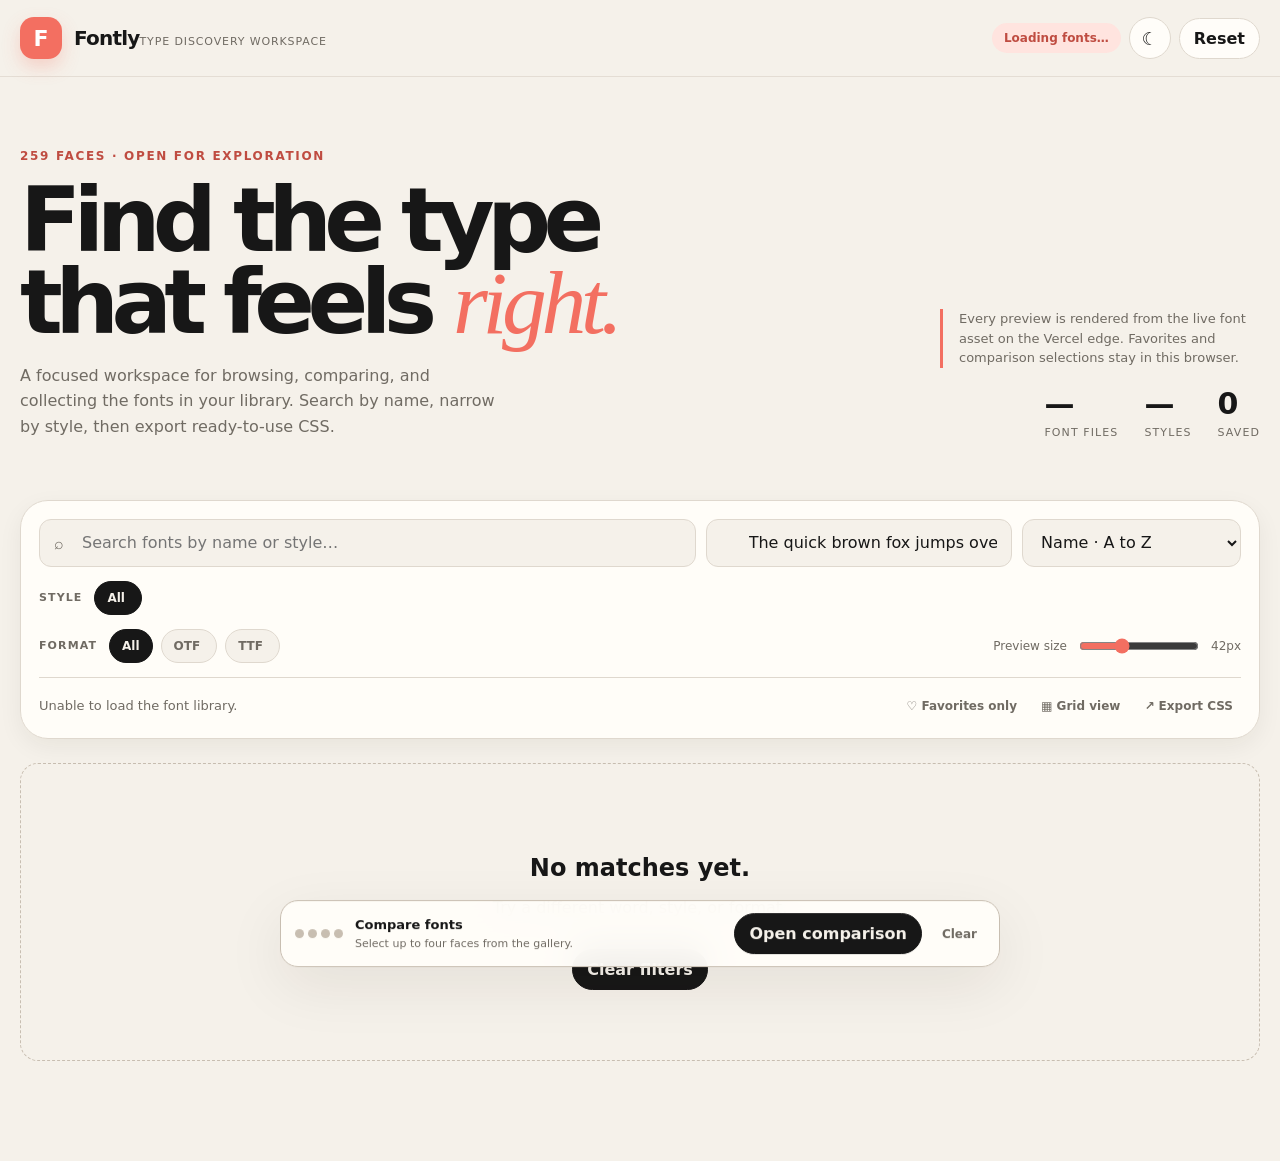
==== commit 2b79354b: "Fontly 2.0: Editorial redesign, performance refactor, and advanced workspace features" ====
--- a/public/index.html
+++ b/public/index.html
@@ -1,394 +1,391 @@
-<!DOCTYPE html>
+<!doctype html>
 <html lang="en">
 <head>
-    <meta charset="UTF-8">
-    <meta name="viewport" content="width=device-width, initial-scale=1.0">
-    <meta name="theme-color" content="#ffffff">
-    <meta name="description" content="Fontly - Advanced Font Preview Gallery with 245+ Premium Fonts">
-    <title>Fontly - Font Preview Gallery</title>
-    <link rel="icon" href="data:image/svg+xml,<svg xmlns='http://www.w3.org/2000/svg' viewBox='0 0 100 100'><text y='75' font-size='75' font-weight='bold' fill='%23FF6B6B'>F</text></svg>">
-    <style>
-        * { margin: 0; padding: 0; box-sizing: border-box; }
-        :root {
-            --bg-primary: #ffffff;
-            --bg-secondary: #f8f9fa;
-            --bg-tertiary: #f0f2f5;
-            --text-primary: #1a1a1a;
-            --text-secondary: #666666;
-            --text-tertiary: #999999;
-            --border-color: #e0e0e0;
-            --accent-color: #FF6B6B;
-            --accent-light: #FFE8E8;
-            --shadow-sm: 0 1px 3px rgba(0, 0, 0, 0.08);
-            --shadow-md: 0 4px 12px rgba(0, 0, 0, 0.12);
-            --shadow-lg: 0 8px 24px rgba(0, 0, 0, 0.15);
-        }
-        body.dark-mode {
-            --bg-primary: #0f0f0f;
-            --bg-secondary: #1a1a1a;
-            --bg-tertiary: #252525;
-            --text-primary: #ffffff;
-            --text-secondary: #b0b0b0;
-            --text-tertiary: #808080;
-            --border-color: #333333;
-            --accent-color: #FF8A8A;
-            --accent-light: #4d2626;
-        }
-        body {
-            font-family: -apple-system, BlinkMacSystemFont, 'Segoe UI', Roboto, sans-serif;
-            background: var(--bg-primary);
-            color: var(--text-primary);
-            transition: all 0.3s ease;
-            min-height: 100vh;
-        }
-        header {
-            position: sticky;
-            top: 0;
-            z-index: 100;
-            background: var(--bg-primary);
-            border-bottom: 1px solid var(--border-color);
-            padding: 1rem 2rem;
-            box-shadow: var(--shadow-sm);
-        }
-        .header-content {
-            max-width: 1400px;
-            margin: 0 auto;
-            display: flex;
-            justify-content: space-between;
-            align-items: center;
-            gap: 1rem;
-        }
-        .logo-section { display: flex; align-items: center; gap: 0.8rem; }
-        .logo {
-            width: 40px; height: 40px;
-            background: var(--accent-color);
-            border-radius: 8px;
-            display: flex; align-items: center; justify-content: center;
-            color: white; font-weight: bold; font-size: 1.5rem;
-        }
-        .controls { display: flex; gap: 0.5rem; }
-        button, select {
-            padding: 0.6rem 1rem;
-            border: 1px solid var(--border-color);
-            border-radius: 6px;
-            background: var(--bg-secondary);
-            color: var(--text-primary);
-            cursor: pointer;
-            font-size: 0.9rem;
-            font-weight: 600;
-            transition: all 0.2s;
-        }
-        button:hover, select:hover { border-color: var(--accent-color); }
-        button.active { background: var(--accent-color); color: white; border-color: var(--accent-color); }
-        
-        .main-container { max-width: 1400px; margin: 0 auto; padding: 2rem; }
-        
-        .filter-panel {
-            background: var(--bg-secondary);
-            padding: 1.5rem;
-            border-radius: 12px;
-            margin-bottom: 2rem;
-            display: flex;
-            flex-direction: column;
-            gap: 1.5rem;
-        }
-        .search-row { display: grid; grid-template-columns: 2fr 1fr 1fr; gap: 1rem; }
-        .input-group { display: flex; flex-direction: column; gap: 0.5rem; }
-        .input-group label { font-size: 0.8rem; font-weight: 700; color: var(--text-secondary); text-transform: uppercase; }
-        input[type="text"], input[type="number"] {
-            padding: 0.8rem;
-            border: 1px solid var(--border-color);
-            border-radius: 6px;
-            background: var(--bg-primary);
-            color: var(--text-primary);
-        }
-        .filter-row { display: flex; gap: 0.8rem; flex-wrap: wrap; align-items: center; }
-        .badge {
-            padding: 0.4rem 1rem;
-            border-radius: 20px;
-            font-size: 0.85rem;
-            background: var(--bg-tertiary);
-            cursor: pointer;
-            border: 1px solid transparent;
-        }
-        .badge.active { background: var(--accent-color); color: white; }
-        .badge span { opacity: 0.7; font-size: 0.75rem; margin-left: 4px; }
-
-        .gallery {
-            display: grid;
-            grid-template-columns: repeat(auto-fill, minmax(350px, 1fr));
-            gap: 1.5rem;
-        }
-        .gallery.list-view { grid-template-columns: 1fr; }
-        
-        .font-card {
-            background: var(--bg-secondary);
-            border: 1px solid var(--border-color);
-            border-radius: 12px;
-            padding: 1.5rem;
-            transition: transform 0.2s, box-shadow 0.2s;
-        }
-        .font-card:hover { transform: translateY(-4px); box-shadow: var(--shadow-md); }
-        .font-info { display: flex; justify-content: space-between; margin-bottom: 1rem; }
-        .font-name { font-weight: 700; font-size: 1.1rem; }
-        .font-tags { display: flex; gap: 0.4rem; }
-        .tag { padding: 2px 6px; border-radius: 4px; font-size: 0.7rem; font-weight: 700; text-transform: uppercase; background: var(--accent-light); color: var(--accent-color); }
-        
-        .preview-box {
-            background: var(--bg-primary);
-            padding: 1.5rem;
-            border-radius: 8px;
-            border: 1px solid var(--border-color);
-            margin-bottom: 1rem;
-            min-height: 120px;
-            display: flex;
-            align-items: center;
-            justify-content: center;
-            text-align: center;
-            overflow: hidden;
-        }
-        
-        mark { background: #ffeb3b; color: black; padding: 0 2px; border-radius: 2px; }
-        
-        .loading-overlay {
-            position: fixed; top: 0; left: 0; width: 100%; height: 100%;
-            background: var(--bg-primary);
-            display: flex; align-items: center; justify-content: center;
-            z-index: 1000; transition: opacity 0.5s;
-        }
-        .loading-overlay.hidden { opacity: 0; pointer-events: none; }
-        
-        .perf-info { font-size: 0.75rem; color: var(--text-tertiary); margin-top: 1rem; text-align: center; }
-
-        @media (max-width: 768px) {
-            .search-row { grid-template-columns: 1fr; }
-            .header-content { flex-direction: column; }
-        }
-    </style>
+  <meta charset="utf-8">
+  <meta name="viewport" content="width=device-width, initial-scale=1">
+  <meta name="theme-color" content="#f5f1ea">
+  <meta name="description" content="Fontly is an editorial font discovery workspace with 259 live font previews, smart filters, favorites, and CSS export.">
+  <title>Fontly — Type discovery workspace</title>
+  <link rel="preconnect" href="https://fontly-virid.vercel.app" crossorigin>
+  <style>
+    :root {
+      color-scheme: light;
+      --paper: #f5f1ea;
+      --paper-strong: #fffdf9;
+      --ink: #171717;
+      --muted: #706b63;
+      --line: #dfd8ce;
+      --line-strong: #c8beb1;
+      --accent: #f36f61;
+      --accent-dark: #bf4c41;
+      --accent-soft: #ffe4df;
+      --mint: #d8f0dd;
+      --lavender: #e7e0fa;
+      --shadow: 0 18px 60px rgba(34, 26, 18, .08);
+      --shadow-soft: 0 8px 24px rgba(34, 26, 18, .06);
+      --radius-xl: 28px;
+      --radius-lg: 18px;
+      --radius-md: 12px;
+    }
+
+    body.dark-mode {
+      color-scheme: dark;
+      --paper: #171717;
+      --paper-strong: #22201e;
+      --ink: #f5f1ea;
+      --muted: #b6aea4;
+      --line: #3a3632;
+      --line-strong: #524b44;
+      --accent: #ff8b7d;
+      --accent-dark: #ffb2a8;
+      --accent-soft: #4e2d2a;
+      --mint: #213a2b;
+      --lavender: #332c4c;
+      --shadow: 0 18px 60px rgba(0, 0, 0, .2);
+      --shadow-soft: 0 8px 24px rgba(0, 0, 0, .18);
+    }
+
+    * { box-sizing: border-box; }
+    html { scroll-behavior: smooth; }
+    body {
+      margin: 0;
+      min-width: 320px;
+      background: var(--paper);
+      color: var(--ink);
+      font-family: Inter, ui-sans-serif, system-ui, -apple-system, BlinkMacSystemFont, "Segoe UI", sans-serif;
+      transition: background .25s ease, color .25s ease;
+    }
+    button, input, select { font: inherit; }
+    button { cursor: pointer; }
+    button:focus-visible, input:focus-visible, select:focus-visible {
+      outline: 3px solid color-mix(in srgb, var(--accent) 45%, transparent);
+      outline-offset: 2px;
+    }
+    a { color: inherit; }
+
+    .shell { width: min(1440px, calc(100% - 40px)); margin: 0 auto; }
+    .topbar {
+      position: sticky;
+      top: 0;
+      z-index: 50;
+      border-bottom: 1px solid color-mix(in srgb, var(--line) 78%, transparent);
+      background: color-mix(in srgb, var(--paper) 88%, transparent);
+      backdrop-filter: blur(18px);
+    }
+    .topbar-inner { min-height: 76px; display: flex; align-items: center; justify-content: space-between; gap: 20px; }
+    .brand { display: flex; align-items: center; gap: 12px; text-decoration: none; }
+    .brand-mark {
+      width: 42px; height: 42px; display: grid; place-items: center;
+      border-radius: 14px; background: var(--accent); color: #fff; font-weight: 900; font-size: 22px;
+      box-shadow: 0 8px 18px rgba(243, 111, 97, .25);
+    }
+    .brand-name { font-size: 20px; font-weight: 850; letter-spacing: -.04em; }
+    .brand-subtitle { color: var(--muted); font-size: 11px; letter-spacing: .08em; text-transform: uppercase; margin-top: 2px; }
+    .top-actions { display: flex; align-items: center; gap: 8px; }
+
+    .icon-button, .outline-button, .primary-button {
+      border: 1px solid var(--line);
+      border-radius: 999px;
+      padding: 10px 14px;
+      background: var(--paper-strong);
+      color: var(--ink);
+      font-weight: 750;
+      transition: transform .2s ease, border-color .2s ease, background .2s ease;
+    }
+    .icon-button:hover, .outline-button:hover, .primary-button:hover { transform: translateY(-1px); border-color: var(--accent); }
+    .primary-button { background: var(--ink); color: var(--paper); border-color: var(--ink); }
+    .primary-button:hover { background: var(--accent-dark); border-color: var(--accent-dark); color: #fff; }
+    .icon-button { width: 42px; height: 42px; padding: 0; display: grid; place-items: center; font-size: 18px; }
+    .count-pill { padding: 8px 12px; border-radius: 999px; background: var(--accent-soft); color: var(--accent-dark); font-size: 12px; font-weight: 850; white-space: nowrap; }
+
+    .hero { padding: 72px 0 30px; }
+    .hero-grid { display: grid; grid-template-columns: 1.15fr .85fr; align-items: end; gap: 42px; }
+    .eyebrow { color: var(--accent-dark); font-size: 12px; font-weight: 850; letter-spacing: .14em; text-transform: uppercase; margin-bottom: 16px; }
+    .hero h1 { max-width: 820px; margin: 0; font-size: clamp(48px, 7vw, 94px); line-height: .92; letter-spacing: -.085em; font-weight: 900; }
+    .hero h1 em { color: var(--accent); font-family: Georgia, serif; font-weight: 500; letter-spacing: -.06em; }
+    .hero-copy { max-width: 480px; color: var(--muted); line-height: 1.6; font-size: 16px; margin: 18px 0 0; }
+    .hero-aside { display: flex; flex-direction: column; gap: 18px; align-items: flex-end; }
+    .hero-note { border-left: 3px solid var(--accent); padding-left: 16px; max-width: 320px; color: var(--muted); font-size: 13px; line-height: 1.5; }
+    .hero-metrics { display: flex; gap: 26px; }
+    .metric strong { display: block; font-size: 30px; letter-spacing: -.06em; }
+    .metric span { color: var(--muted); font-size: 11px; text-transform: uppercase; letter-spacing: .1em; }
+
+    .workspace { padding: 30px 0 100px; }
+    .control-board {
+      position: sticky; top: 77px; z-index: 35;
+      border: 1px solid var(--line); background: color-mix(in srgb, var(--paper-strong) 94%, transparent);
+      border-radius: var(--radius-xl); box-shadow: var(--shadow-soft); padding: 18px;
+      margin-bottom: 24px; backdrop-filter: blur(16px);
+    }
+    .search-line { display: grid; grid-template-columns: minmax(240px, 1.5fr) minmax(180px, .7fr) minmax(160px, .5fr); gap: 10px; }
+    .field { position: relative; }
+    .field input, .field select {
+      width: 100%; min-height: 48px; border: 1px solid var(--line); border-radius: 12px;
+      background: var(--paper); color: var(--ink); padding: 0 14px; transition: border-color .2s ease, box-shadow .2s ease;
+    }
+    .field input { padding-left: 42px; }
+    .field input:focus, .field select:focus { border-color: var(--accent); box-shadow: 0 0 0 4px color-mix(in srgb, var(--accent) 16%, transparent); outline: 0; }
+    .field-icon { position: absolute; left: 15px; top: 50%; transform: translateY(-50%); color: var(--muted); pointer-events: none; }
+    .filter-line { display: flex; gap: 8px; align-items: center; flex-wrap: wrap; margin-top: 14px; }
+    .filter-label { color: var(--muted); font-size: 11px; font-weight: 850; letter-spacing: .1em; text-transform: uppercase; margin-right: 4px; }
+    .chip {
+      border: 1px solid var(--line); background: var(--paper); color: var(--muted); border-radius: 999px;
+      min-height: 34px; padding: 0 12px; font-size: 12px; font-weight: 800; transition: all .2s ease;
+    }
+    .chip:hover { border-color: var(--accent); color: var(--accent-dark); }
+    .chip.active { background: var(--ink); border-color: var(--ink); color: var(--paper); }
+    .chip .chip-count { opacity: .65; margin-left: 4px; }
+    .filter-line .spacer { flex: 1; }
+    .text-size { display: flex; align-items: center; gap: 10px; color: var(--muted); font-size: 12px; }
+    input[type=range] { accent-color: var(--accent); width: 120px; }
+    .toolbar-row { display: flex; justify-content: space-between; align-items: center; gap: 12px; margin-top: 14px; padding-top: 14px; border-top: 1px solid var(--line); }
+    .result-copy { font-size: 13px; color: var(--muted); }
+    .result-copy strong { color: var(--ink); }
+    .toolbar-actions { display: flex; gap: 8px; flex-wrap: wrap; justify-content: flex-end; }
+    .small-button { border: 0; background: transparent; color: var(--muted); font-weight: 800; font-size: 12px; padding: 7px 8px; border-radius: 8px; }
+    .small-button:hover { color: var(--accent-dark); background: var(--accent-soft); }
+
+    .gallery { display: grid; grid-template-columns: repeat(auto-fill, minmax(300px, 1fr)); gap: 16px; }
+    .gallery.list-view { grid-template-columns: 1fr; }
+    .font-card {
+      content-visibility: auto; contain-intrinsic-size: 360px;
+      border: 1px solid var(--line); border-radius: var(--radius-lg); background: var(--paper-strong); padding: 16px;
+      box-shadow: 0 1px 0 rgba(0,0,0,.02); transition: transform .25s ease, box-shadow .25s ease, border-color .25s ease;
+    }
+    .font-card:hover { transform: translateY(-3px); box-shadow: var(--shadow); border-color: color-mix(in srgb, var(--accent) 54%, var(--line)); }
+    .card-top { display: flex; align-items: flex-start; justify-content: space-between; gap: 10px; }
+    .card-heading { min-width: 0; }
+    .font-name { font-size: 16px; line-height: 1.15; font-weight: 850; letter-spacing: -.03em; overflow-wrap: anywhere; }
+    .font-id { color: var(--muted); font-size: 10px; margin-top: 5px; letter-spacing: .08em; text-transform: uppercase; }
+    .favorite-button, .compare-toggle {
+      width: 34px; height: 34px; border: 1px solid var(--line); border-radius: 10px; background: var(--paper); color: var(--muted); display: grid; place-items: center; flex: 0 0 auto;
+    }
+    .favorite-button:hover, .compare-toggle:hover { border-color: var(--accent); color: var(--accent-dark); }
+    .favorite-button.active { background: var(--accent-soft); border-color: var(--accent); color: var(--accent-dark); }
+    .tag-row { display: flex; gap: 5px; flex-wrap: wrap; margin-top: 10px; }
+    .tag { background: var(--paper); border: 1px solid var(--line); color: var(--muted); border-radius: 6px; padding: 4px 7px; font-size: 10px; font-weight: 850; letter-spacing: .04em; text-transform: uppercase; }
+    .tag.accent { background: var(--mint); border-color: transparent; color: #2f6b3d; }
+    body.dark-mode .tag.accent { color: #bfeec8; }
+    .preview {
+      display: flex; align-items: center; justify-content: center; text-align: center; min-height: 150px; margin-top: 14px; padding: 18px;
+      border-radius: 13px; border: 1px solid var(--line); background: var(--paper); line-height: 1.16; overflow-wrap: anywhere; word-break: break-word;
+    }
+    .card-bottom { display: flex; align-items: center; justify-content: space-between; gap: 8px; margin-top: 13px; }
+    .card-actions { display: flex; gap: 6px; }
+    .card-button { border: 1px solid var(--line); background: var(--paper); color: var(--muted); border-radius: 8px; padding: 7px 9px; font-size: 11px; font-weight: 800; }
+    .card-button:hover { color: var(--accent-dark); border-color: var(--accent); }
+    .load-state { color: var(--muted); font-size: 11px; }
+    .highlight { background: #ffe37d; color: #231f16; border-radius: 3px; padding: 0 2px; }
+    .empty-state { display: none; text-align: center; padding: 70px 20px; border: 1px dashed var(--line-strong); border-radius: var(--radius-lg); color: var(--muted); }
+    .empty-state h2 { color: var(--ink); font-size: 24px; margin-bottom: 8px; }
+
+    .compare-tray {
+      position: fixed; left: 50%; bottom: 20px; transform: translate(-50%, 130%); z-index: 60;
+      width: min(720px, calc(100% - 28px)); padding: 12px 14px; border: 1px solid var(--line-strong); border-radius: 18px;
+      background: color-mix(in srgb, var(--paper-strong) 94%, transparent); box-shadow: var(--shadow); backdrop-filter: blur(16px);
+      display: flex; align-items: center; gap: 12px; transition: transform .28s ease;
+    }
+    .compare-tray.visible { transform: translate(-50%, 0); }
+    .compare-tray-copy { flex: 1; min-width: 0; }
+    .compare-tray-copy strong { display: block; font-size: 13px; }
+    .compare-tray-copy span { color: var(--muted); font-size: 11px; }
+    .compare-dots { display: flex; gap: 4px; }
+    .compare-dot { width: 9px; height: 9px; border-radius: 50%; background: var(--line-strong); }
+    .compare-dot.on { background: var(--accent); }
+
+    dialog { width: min(980px, calc(100% - 28px)); max-height: 88vh; border: 1px solid var(--line-strong); border-radius: 22px; padding: 0; background: var(--paper-strong); color: var(--ink); box-shadow: var(--shadow); }
+    dialog::backdrop { background: rgba(19, 16, 12, .5); backdrop-filter: blur(4px); }
+    .dialog-head { display: flex; justify-content: space-between; align-items: center; padding: 20px; border-bottom: 1px solid var(--line); }
+    .dialog-head h2 { letter-spacing: -.04em; }
+    .dialog-body { padding: 20px; overflow: auto; }
+    .comparison-grid { display: grid; grid-template-columns: repeat(2, minmax(0, 1fr)); gap: 14px; }
+    .comparison-item { border: 1px solid var(--line); border-radius: 14px; padding: 14px; background: var(--paper); }
+    .comparison-name { font-weight: 850; font-size: 14px; margin-bottom: 10px; }
+    .comparison-preview { min-height: 190px; display: grid; place-items: center; text-align: center; font-size: 50px; line-height: 1.1; overflow-wrap: anywhere; }
+    .export-area { margin-top: 20px; padding-top: 20px; border-top: 1px solid var(--line); }
+    .export-area textarea { width: 100%; min-height: 150px; margin-top: 10px; border: 1px solid var(--line); border-radius: 12px; padding: 12px; background: var(--paper); color: var(--ink); font: 12px/1.5 ui-monospace, SFMono-Regular, Menlo, monospace; }
+    .sr-only { position: absolute; width: 1px; height: 1px; padding: 0; margin: -1px; overflow: hidden; clip: rect(0, 0, 0, 0); white-space: nowrap; border: 0; }
+    .toast { position: fixed; right: 20px; bottom: 20px; z-index: 100; background: var(--ink); color: var(--paper); padding: 12px 15px; border-radius: 10px; box-shadow: var(--shadow); font-size: 13px; font-weight: 750; }
+
+    @media (max-width: 900px) {
+      .hero-grid { grid-template-columns: 1fr; gap: 20px; }
+      .hero-aside { align-items: flex-start; }
+      .search-line { grid-template-columns: 1fr 1fr; }
+      .search-line .field:first-child { grid-column: 1 / -1; }
+    }
+    @media (max-width: 640px) {
+      .shell { width: min(100% - 24px, 1440px); }
+      .topbar-inner { min-height: 66px; }
+      .brand-subtitle { display: none; }
+      .top-actions .outline-button { display: none; }
+      .hero { padding: 48px 0 18px; }
+      .hero h1 { font-size: clamp(46px, 15vw, 72px); }
+      .hero-metrics { gap: 18px; }
+      .workspace { padding-top: 18px; }
+      .control-board { top: 67px; border-radius: 18px; padding: 12px; }
+      .search-line { grid-template-columns: 1fr; }
+      .search-line .field:first-child { grid-column: auto; }
+      .toolbar-row { align-items: flex-start; flex-direction: column; }
+      .toolbar-actions { justify-content: flex-start; }
+      .gallery { grid-template-columns: 1fr; }
+      .comparison-grid { grid-template-columns: 1fr; }
+      .compare-tray { bottom: 12px; }
+    }
+  </style>
 </head>
 <body>
-    <div id="loading" class="loading-overlay">
-        <div class="logo">F</div>
+  <header class="topbar">
+    <div class="shell topbar-inner">
+      <a class="brand" href="/" aria-label="Fontly home">
+        <span class="brand-mark">F</span>
+        <span><span class="brand-name">Fontly</span><span class="brand-subtitle">Type discovery workspace</span></span>
+      </a>
+      <div class="top-actions">
+        <span id="headerCount" class="count-pill">Loading fonts…</span>
+        <button id="themeButton" class="icon-button" type="button" aria-label="Toggle theme">☾</button>
+        <button id="resetButton" class="outline-button" type="button">Reset</button>
+      </div>
     </div>
-
-    <header>
-        <div class="header-content">
-            <div class="logo-section">
-                <div class="logo">F</div>
-                <div>
-                    <h1>Fontly</h1>
-                    <p style="font-size: 0.7rem; color: var(--text-secondary);">Premium Font Explorer</p>
-                </div>
-            </div>
-            <div id="stats" class="badge active">0/0 Fonts</div>
-            <div class="controls">
-                <button id="themeToggle">🌙 Dark</button>
-                <button id="viewToggle">📋 List</button>
-                <button id="resetBtn">↻ Reset</button>
-            </div>
+  </header>
+
+  <main>
+    <section class="hero shell">
+      <div class="hero-grid">
+        <div>
+          <div class="eyebrow">259 faces · Open for exploration</div>
+          <h1>Find the type that feels <em>right.</em></h1>
+          <p class="hero-copy">A focused workspace for browsing, comparing, and collecting the fonts in your library. Search by name, narrow by style, then export ready-to-use CSS.</p>
         </div>
-    </header>
-
-    <main class="main-container">
-        <div class="filter-panel">
-            <div class="search-row">
-                <div class="input-group">
-                    <label>🔍 Search Fonts</label>
-                    <input type="text" id="searchInput" placeholder="Search by name or category...">
-                </div>
-                <div class="input-group">
-                    <label>✏️ Custom Text</label>
-                    <input type="text" id="textInput" placeholder="Preview text..." value="The quick brown fox jumps over the lazy dog">
-                </div>
-                <div class="input-group">
-                    <label>📏 Sort By</label>
-                    <select id="sortSelect">
-                        <option value="name-asc">Name (A-Z)</option>
-                        <option value="name-desc">Name (Z-A)</option>
-                        <option value="format">Format (OTF/TTF)</option>
-                    </select>
-                </div>
-            </div>
-            <div class="filter-row" id="categoryFilters">
-                <span class="filter-label">Categories:</span>
-                <button class="badge active" data-category="all">All <span></span></button>
-                <!-- Categories will be injected here -->
-            </div>
+        <div class="hero-aside">
+          <div class="hero-note">Every preview is rendered from the live font asset on the Vercel edge. Favorites and comparison selections stay in this browser.</div>
+          <div class="hero-metrics"><div class="metric"><strong id="heroTotal">—</strong><span>font files</span></div><div class="metric"><strong id="heroStyles">—</strong><span>styles</span></div><div class="metric"><strong id="heroFavorites">0</strong><span>saved</span></div></div>
         </div>
-
-        <div id="gallery" class="gallery"></div>
-        <div id="emptyState" style="display: none; text-align: center; padding: 3rem;">
-            <h2>No fonts found</h2>
-            <p>Try adjusting your search or filters</p>
+      </div>
+    </section>
+
+    <section class="workspace shell">
+      <div class="control-board" aria-label="Font controls">
+        <div class="search-line">
+          <div class="field"><span class="field-icon" aria-hidden="true">⌕</span><label class="sr-only" for="searchInput">Search the font library</label><input id="searchInput" type="search" autocomplete="off" placeholder="Search fonts by name or style…"></div>
+          <div class="field"><label class="sr-only" for="previewInput">Preview text</label><input id="previewInput" type="text" value="The quick brown fox jumps over the lazy dog" placeholder="Preview text…"></div>
+          <div class="field"><label class="sr-only" for="sortSelect">Sort fonts</label><select id="sortSelect"><option value="name-asc">Name · A to Z</option><option value="name-desc">Name · Z to A</option><option value="format">Format · OTF first</option><option value="style">Style · grouped</option></select></div>
         </div>
-        
-        <div class="perf-info" id="perfInfo"></div>
-    </main>
-
-    <script>
-        let allFonts = [];
-        let filteredFonts = [];
-        let currentCategory = 'all';
-        let isDarkMode = localStorage.getItem('darkMode') === 'true';
-        let isListView = localStorage.getItem('listView') === 'true';
-
-        // Initialize UI
-        if (isDarkMode) document.body.classList.add('dark-mode');
-        if (isListView) document.getElementById('gallery').classList.add('list-view');
-
-        async function init() {
-            try {
-                const response = await fetch('/fonts.json');
-                allFonts = await response.json();
-                
-                // Inject @font-face rules
-                const style = document.createElement('style');
-                style.textContent = allFonts.map((f, i) => `
-                    @font-face {
-                        font-family: 'f-${i}';
-                        src: url("${f.file}") format("${f.format}");
-                        font-display: swap;
-                    }
-                `).join('');
-                document.head.appendChild(style);
-
-                renderCategories();
-                applyFilters();
-                
-                document.getElementById('loading').classList.add('hidden');
-                
-                // Show performance metrics
-                window.addEventListener('load', () => {
-                    setTimeout(() => {
-                        const nav = performance.getEntriesByType('navigation')[0];
-                        const fcp = performance.getEntriesByType('paint').find(p => p.name === 'first-contentful-paint')?.startTime;
-                        document.getElementById('perfInfo').textContent = 
-                            `FCP: ${Math.round(fcp)}ms | Load: ${Math.round(nav.loadEventEnd)}ms | Optimized by Vercel Edge`;
-                    }, 100);
-                });
-            } catch (e) {
-                console.error("Failed to load fonts", e);
-            }
-        }
-
-        function renderCategories() {
-            const counts = allFonts.reduce((acc, f) => {
-                acc[f.category] = (acc[f.category] || 0) + 1;
-                return acc;
-            }, {});
-            
-            const container = document.getElementById('categoryFilters');
-            const allSpan = container.querySelector('[data-category="all"] span');
-            allSpan.textContent = `(${allFonts.length})`;
-
-            Object.entries(counts).forEach(([cat, count]) => {
-                const btn = document.createElement('button');
-                btn.className = 'badge';
-                btn.dataset.category = cat;
-                btn.innerHTML = `${cat.charAt(0).toUpperCase() + cat.slice(1)} <span>(${count})</span>`;
-                btn.onclick = () => {
-                    document.querySelectorAll('.filter-row .badge').forEach(b => b.classList.remove('active'));
-                    btn.classList.add('active');
-                    currentCategory = cat;
-                    applyFilters();
-                };
-                container.appendChild(btn);
-            });
-        }
-
-        function highlightMatch(text, query) {
-            if (!query) return text;
-            const regex = new RegExp(`(${query})`, 'gi');
-            return text.replace(regex, '<mark>$1</mark>');
-        }
-
-        function applyFilters() {
-            const query = document.getElementById('searchInput').value.toLowerCase();
-            const sort = document.getElementById('sortSelect').value;
-
-            filteredFonts = allFonts.filter(f => {
-                const matchesSearch = f.name.toLowerCase().includes(query) || f.category.toLowerCase().includes(query);
-                const matchesCat = currentCategory === 'all' || f.category === currentCategory;
-                return matchesSearch && matchesCat;
-            });
-
-            // Sort
-            filteredFonts.sort((a, b) => {
-                if (sort === 'name-asc') return a.name.localeCompare(b.name);
-                if (sort === 'name-desc') return b.name.localeCompare(a.name);
-                if (sort === 'format') return a.format.localeCompare(b.format);
-                return 0;
-            });
-
-            renderGallery(query);
-            document.getElementById('stats').textContent = `${filteredFonts.length}/${allFonts.length} Fonts`;
-            document.getElementById('emptyState').style.display = filteredFonts.length ? 'none' : 'block';
-        }
-
-        function renderGallery(query) {
-            const gallery = document.getElementById('gallery');
-            const customText = document.getElementById('textInput').value || "The quick brown fox jumps over the lazy dog";
-            
-            gallery.innerHTML = filteredFonts.map(f => {
-                const idx = allFonts.indexOf(f);
-                return `
-                    <div class="font-card">
-                        <div class="font-info">
-                            <div class="font-name">${highlightMatch(f.name, query)}</div>
-                            <div class="font-tags">
-                                <span class="tag">${f.format === 'truetype' ? 'TTF' : 'OTF'}</span>
-                                <span class="tag">${f.category}</span>
-                            </div>
-                        </div>
-                        <div class="preview-box" style="font-family: 'f-${idx}';">
-                            ${customText}
-                        </div>
-                        <div class="controls">
-                            <button onclick="copyCSS('${f.name}', '${f.file}', '${f.format}')">📋 Copy CSS</button>
-                        </div>
-                    </div>
-                `;
-            }).join('');
-        }
-
-        function copyCSS(name, file, format) {
-            const css = `@font-face {
-  font-family: "${name}";
-  src: url("https://fontly-virid.vercel.app${file}") format("${format}");
-  font-weight: normal;
-  font-style: normal;
-  font-display: swap;
-}`;
-            navigator.clipboard.writeText(css).then(() => alert('CSS copied to clipboard!'));
-        }
-
-        // Event Listeners
-        document.getElementById('searchInput').addEventListener('input', applyFilters);
-        document.getElementById('textInput').addEventListener('input', applyFilters);
-        document.getElementById('sortSelect').addEventListener('change', applyFilters);
-        document.getElementById('themeToggle').onclick = () => {
-            isDarkMode = !isDarkMode;
-            document.body.classList.toggle('dark-mode');
-            localStorage.setItem('darkMode', isDarkMode);
-            document.getElementById('themeToggle').textContent = isDarkMode ? '☀️ Light' : '🌙 Dark';
-        };
-        document.getElementById('viewToggle').onclick = () => {
-            isListView = !isListView;
-            document.getElementById('gallery').classList.toggle('list-view');
-            localStorage.setItem('listView', isListView);
-            document.getElementById('viewToggle').textContent = isListView ? '🔲 Grid' : '📋 List';
-        };
-        document.getElementById('resetBtn').onclick = () => {
-            document.getElementById('searchInput').value = '';
-            document.getElementById('textInput').value = 'The quick brown fox jumps over the lazy dog';
-            document.getElementById('sortSelect').value = 'name-asc';
-            currentCategory = 'all';
-            document.querySelectorAll('.filter-row .badge').forEach(b => b.classList.remove('active'));
-            document.querySelector('[data-category="all"]').classList.add('active');
-            applyFilters();
-        };
-
-        init();
-    </script>
+        <div class="filter-line" id="styleFilters"><span class="filter-label">Style</span><button class="chip active" data-style="all" type="button">All <span class="chip-count"></span></button></div>
+        <div class="filter-line" id="formatFilters"><span class="filter-label">Format</span><button class="chip active" data-format="all" type="button">All</button><button class="chip" data-format="opentype" type="button">OTF <span class="chip-count"></span></button><button class="chip" data-format="truetype" type="button">TTF <span class="chip-count"></span></button><span class="spacer"></span><label class="text-size" for="sizeRange">Preview size <input id="sizeRange" type="range" min="20" max="86" value="42"><output id="sizeValue">42px</output></label></div>
+        <div class="toolbar-row"><div class="result-copy" id="resultCopy">Loading the library…</div><div class="toolbar-actions"><button class="small-button" id="favoritesToggle" type="button">♡ Favorites only</button><button class="small-button" id="viewToggle" type="button">▦ Grid view</button><button class="small-button" id="exportButton" type="button">↗ Export CSS</button></div></div>
+      </div>
+
+      <div id="gallery" class="gallery" aria-live="polite"></div>
+      <div id="emptyState" class="empty-state"><h2>No matches yet.</h2><p>Try a different word, style, or format.</p><button id="clearFilters" class="primary-button" type="button" style="margin-top:16px">Clear filters</button></div>
+    </section>
+  </main>
+
+  <div id="compareTray" class="compare-tray" aria-live="polite"><div class="compare-dots"><i class="compare-dot"></i><i class="compare-dot"></i><i class="compare-dot"></i><i class="compare-dot"></i></div><div class="compare-tray-copy"><strong id="compareTitle">Compare fonts</strong><span id="compareSubtitle">Select up to four faces from the gallery.</span></div><button id="openCompare" class="primary-button" type="button" disabled>Open comparison</button><button id="clearCompare" class="small-button" type="button">Clear</button></div>
+
+  <dialog id="compareDialog"><div class="dialog-head"><div><div class="eyebrow" style="margin-bottom:5px">Comparison desk</div><h2>Same words. Different voice.</h2></div><button id="closeCompare" class="icon-button" type="button" aria-label="Close comparison">×</button></div><div class="dialog-body"><div id="comparisonGrid" class="comparison-grid"></div><div class="export-area"><div style="display:flex;align-items:center;justify-content:space-between;gap:10px"><strong>CSS export</strong><button id="copyExport" class="outline-button" type="button">Copy CSS</button></div><textarea id="exportOutput" readonly aria-label="Generated CSS"></textarea></div></div></dialog>
+  <div id="toast" class="toast" hidden></div>
+
+  <script>
+    const state = {
+      fonts: [], filtered: [], style: 'all', format: 'all', sort: 'name-asc', query: '', preview: 'The quick brown fox jumps over the lazy dog', size: 42,
+      favorites: new Set(JSON.parse(localStorage.getItem('fontly:favorites') || '[]')), compare: new Set(), favoritesOnly: false, listView: localStorage.getItem('fontly:list-view') === 'true'
+    };
+    const els = {
+      gallery: document.getElementById('gallery'), empty: document.getElementById('emptyState'), search: document.getElementById('searchInput'), preview: document.getElementById('previewInput'), sort: document.getElementById('sortSelect'), size: document.getElementById('sizeRange'), sizeValue: document.getElementById('sizeValue'), styleFilters: document.getElementById('styleFilters'), headerCount: document.getElementById('headerCount'), result: document.getElementById('resultCopy'), favoritesToggle: document.getElementById('favoritesToggle'), viewToggle: document.getElementById('viewToggle'), compareTray: document.getElementById('compareTray'), compareTitle: document.getElementById('compareTitle'), compareSubtitle: document.getElementById('compareSubtitle'), openCompare: document.getElementById('openCompare'), compareDialog: document.getElementById('compareDialog'), comparisonGrid: document.getElementById('comparisonGrid'), exportOutput: document.getElementById('exportOutput'), toast: document.getElementById('toast')
+    };
+    let toastTimer;
+
+    function esc(value) { return String(value).replace(/[&<>'"]/g, char => ({'&':'&amp;','<':'&lt;','>':'&gt;',"'":'&#39;','"':'&quot;'}[char])); }
+    function formatLabel(format) { return format === 'opentype' ? 'OTF' : 'TTF'; }
+    function keyFor(font) { return font.file; }
+    function familyFor(font) { return `fontly-${state.fonts.indexOf(font)}`; }
+    function highlight(name) {
+      const safe = esc(name); if (!state.query) return safe;
+      const needle = esc(state.query).replace(/[.*+?^${}()|[\]\\]/g, '\\$&');
+      return safe.replace(new RegExp(`(${needle})`, 'ig'), '<mark class="highlight">$1</mark>');
+    }
+    function save() { localStorage.setItem('fontly:favorites', JSON.stringify([...state.favorites])); document.getElementById('heroFavorites').textContent = state.favorites.size; }
+    function notify(message) { clearTimeout(toastTimer); els.toast.textContent = message; els.toast.hidden = false; toastTimer = setTimeout(() => els.toast.hidden = true, 2200); }
+
+    function injectFontFaces() {
+      const style = document.createElement('style');
+      style.id = 'fontly-faces';
+      style.textContent = state.fonts.map((font, index) => `@font-face{font-family:'fontly-${index}';src:url('${font.file}') format('${font.format}');font-display:swap;}`).join('');
+      document.head.appendChild(style);
+    }
+
+    function makeStyleFilters() {
+      const counts = state.fonts.reduce((map, font) => { map[font.style] = (map[font.style] || 0) + 1; return map; }, {});
+      Object.keys(counts).sort().forEach(style => {
+        const button = document.createElement('button'); button.type = 'button'; button.className = 'chip'; button.dataset.style = style; button.innerHTML = `${esc(style)} <span class="chip-count">${counts[style]}</span>`; els.styleFilters.appendChild(button);
+      });
+      els.styleFilters.addEventListener('click', event => { const button = event.target.closest('[data-style]'); if (!button) return; state.style = button.dataset.style; setActive(els.styleFilters, 'style', state.style); apply(); });
+    }
+    function setActive(container, attribute, value) { container.querySelectorAll(`[data-${attribute}]`).forEach(button => button.classList.toggle('active', button.dataset[attribute] === value)); }
+    function makeFormatCounts() {
+      const counts = state.fonts.reduce((map, font) => { map[font.format] = (map[font.format] || 0) + 1; return map; }, {});
+      els.formatButtons = [...document.querySelectorAll('[data-format]')];
+      els.formatButtons.forEach(button => { const count = button.dataset.format === 'all' ? state.fonts.length : counts[button.dataset.format] || 0; const counter = button.querySelector('.chip-count'); if (counter) counter.textContent = count; });
+      document.getElementById('formatFilters').addEventListener('click', event => { const button = event.target.closest('[data-format]'); if (!button) return; state.format = button.dataset.format; setActive(document.getElementById('formatFilters'), 'format', state.format); apply(); });
+    }
+
+    function apply() {
+      state.query = els.search.value.trim().toLowerCase(); state.preview = els.preview.value || 'The quick brown fox jumps over the lazy dog'; state.sort = els.sort.value;
+      state.filtered = state.fonts.filter(font => {
+        const haystack = `${font.name} ${font.style} ${font.format}`.toLowerCase();
+        return haystack.includes(state.query) && (state.style === 'all' || font.style === state.style) && (state.format === 'all' || font.format === state.format) && (!state.favoritesOnly || state.favorites.has(keyFor(font)));
+      });
+      state.filtered.sort((a, b) => state.sort === 'name-desc' ? b.name.localeCompare(a.name) : state.sort === 'format' ? b.format.localeCompare(a.format) || a.name.localeCompare(b.name) : state.sort === 'style' ? a.style.localeCompare(b.style) || a.name.localeCompare(b.name) : a.name.localeCompare(b.name));
+      render();
+      updateUrl();
+    }
+
+    function cardTemplate(font) {
+      const index = state.fonts.indexOf(font); const key = keyFor(font); const isFavorite = state.favorites.has(key); const isCompared = state.compare.has(key);
+      return `<article class="font-card" data-key="${esc(key)}"><div class="card-top"><div class="card-heading"><div class="font-name">${highlight(font.name)}</div><div class="font-id">${esc(font.file.split('/').pop())}</div></div><div style="display:flex;gap:6px"><button class="favorite-button ${isFavorite ? 'active' : ''}" data-action="favorite" aria-label="${isFavorite ? 'Remove from favorites' : 'Add to favorites'}" aria-pressed="${isFavorite}">${isFavorite ? '♥' : '♡'}</button><button class="compare-toggle ${isCompared ? 'active' : ''}" data-action="compare" aria-label="${isCompared ? 'Remove from comparison' : 'Add to comparison'}" aria-pressed="${isCompared}">${isCompared ? '✓' : '+'}</button></div></div><div class="tag-row"><span class="tag accent">${formatLabel(font.format)}</span><span class="tag">${esc(font.style)}</span></div><div class="preview" data-preview style="font-family:'${familyFor(font)}';font-size:${state.size}px">${esc(state.preview)}</div><div class="card-bottom"><span class="load-state" data-font-state>Ready on demand</span><div class="card-actions"><button class="card-button" data-action="copy">Copy CSS</button><a class="card-button" href="${esc(font.file)}" download>Download</a></div></div></article>`;
+    }
+
+    function render() {
+      els.gallery.classList.toggle('list-view', state.listView); els.viewToggle.textContent = state.listView ? '▤ List view' : '▦ Grid view';
+      els.gallery.innerHTML = state.filtered.map(cardTemplate).join(''); els.empty.style.display = state.filtered.length ? 'none' : 'block';
+      els.result.innerHTML = `<strong>${state.filtered.length}</strong> of ${state.fonts.length} faces${state.favoritesOnly ? ' · favorites' : ''}`;
+      els.headerCount.textContent = `${state.filtered.length}/${state.fonts.length} faces`;
+      document.querySelectorAll('[data-preview]').forEach(preview => preview.style.fontSize = `${state.size}px`);
+      hydrateVisibleFonts(); updateCompareTray();
+    }
+
+    async function hydrateVisibleFonts() {
+      const cards = [...document.querySelectorAll('.font-card')];
+      const load = card => { const font = state.fonts.find(item => item.file === card.dataset.key); if (!font || card.dataset.loaded) return; card.dataset.loaded = 'true'; document.fonts.load(`${state.size}px fontly-${state.fonts.indexOf(font)}`).then(() => { const label = card.querySelector('[data-font-state]'); if (label) label.textContent = 'Font loaded'; }).catch(() => { const label = card.querySelector('[data-font-state]'); if (label) label.textContent = 'Preview unavailable'; }); };
+      if ('IntersectionObserver' in window) { const observer = new IntersectionObserver(entries => entries.forEach(entry => { if (entry.isIntersecting) { load(entry.target); observer.unobserve(entry.target); } }), { rootMargin: '500px' }); cards.forEach(card => observer.observe(card)); } else cards.forEach(load);
+    }
+
+    function updateCompareTray() { const count = state.compare.size; els.compareTray.classList.toggle('visible', count > 0); els.compareTitle.textContent = count ? `${count} font${count === 1 ? '' : 's'} selected` : 'Compare fonts'; els.compareSubtitle.textContent = count ? 'Open the comparison desk to see them together.' : 'Select up to four faces from the gallery.'; els.openCompare.disabled = count < 2; document.querySelectorAll('.compare-dot').forEach((dot, index) => dot.classList.toggle('on', index < count)); }
+    function cssFor(font) { return `@font-face {\n  font-family: "${font.name}";\n  src: url("https://fontly-virid.vercel.app${font.file}") format("${font.format}");\n  font-weight: normal;\n  font-style: normal;\n  font-display: swap;\n}`; }
+    function openComparison() { const selected = state.fonts.filter(font => state.compare.has(keyFor(font))); els.comparisonGrid.innerHTML = selected.map(font => `<div class="comparison-item"><div class="comparison-name">${esc(font.name)}</div><div class="comparison-preview" style="font-family:'${familyFor(font)}'">${esc(state.preview)}</div><div class="tag-row"><span class="tag accent">${formatLabel(font.format)}</span><span class="tag">${esc(font.style)}</span></div></div>`).join(''); els.exportOutput.value = selected.map(cssFor).join('\n\n'); els.compareDialog.showModal(); }
+    function exportCSS() { const source = state.favoritesOnly ? state.fonts.filter(font => state.favorites.has(keyFor(font))) : state.filtered; if (!source.length) return notify('No fonts in the current selection.'); navigator.clipboard.writeText(source.map(cssFor).join('\n\n')).then(() => notify(`${source.length} CSS rules copied.`)); }
+    function updateUrl() { const params = new URLSearchParams(); if (state.query) params.set('q', state.query); if (state.style !== 'all') params.set('style', state.style); if (state.format !== 'all') params.set('format', state.format); if (state.favoritesOnly) params.set('favorites', '1'); history.replaceState({}, '', params.toString() ? `?${params}` : location.pathname); }
+    function loadUrl() { const params = new URLSearchParams(location.search); els.search.value = params.get('q') || ''; state.style = params.get('style') || 'all'; state.format = params.get('format') || 'all'; state.favoritesOnly = params.get('favorites') === '1'; setActive(els.styleFilters, 'style', state.style); setActive(document.getElementById('formatFilters'), 'format', state.format); }
+
+    els.gallery.addEventListener('click', event => { const action = event.target.closest('[data-action]')?.dataset.action; const card = event.target.closest('.font-card'); if (!action || !card) return; const key = card.dataset.key; const font = state.fonts.find(item => item.file === key); if (action === 'favorite') { state.favorites.has(key) ? state.favorites.delete(key) : state.favorites.add(key); save(); apply(); notify(state.favorites.has(key) ? 'Added to favorites.' : 'Removed from favorites.'); } else if (action === 'compare') { if (state.compare.has(key)) state.compare.delete(key); else if (state.compare.size < 4) state.compare.add(key); else return notify('Comparison is limited to four fonts.'); render(); } else if (action === 'copy') { navigator.clipboard.writeText(cssFor(font)).then(() => notify('CSS copied to clipboard.')); } });
+    els.search.addEventListener('input', apply); els.preview.addEventListener('input', () => { state.preview = els.preview.value; document.querySelectorAll('[data-preview]').forEach(node => node.textContent = state.preview); }); els.sort.addEventListener('change', apply); els.size.addEventListener('input', () => { state.size = Number(els.size.value); els.sizeValue.textContent = `${state.size}px`; document.querySelectorAll('[data-preview]').forEach(node => node.style.fontSize = `${state.size}px`); });
+    els.favoritesToggle.addEventListener('click', () => { state.favoritesOnly = !state.favoritesOnly; els.favoritesToggle.textContent = state.favoritesOnly ? '♥ Showing favorites' : '♡ Favorites only'; els.favoritesToggle.style.color = state.favoritesOnly ? 'var(--accent-dark)' : ''; apply(); });
+    els.viewToggle.addEventListener('click', () => { state.listView = !state.listView; localStorage.setItem('fontly:list-view', state.listView); render(); });
+    document.getElementById('exportButton').addEventListener('click', exportCSS); document.getElementById('openCompare').addEventListener('click', openComparison); document.getElementById('closeCompare').addEventListener('click', () => els.compareDialog.close()); document.getElementById('clearCompare').addEventListener('click', () => { state.compare.clear(); updateCompareTray(); render(); }); document.getElementById('copyExport').addEventListener('click', () => navigator.clipboard.writeText(els.exportOutput.value).then(() => notify('Comparison CSS copied.'))); document.getElementById('clearFilters').addEventListener('click', () => { state.style = 'all'; state.format = 'all'; state.favoritesOnly = false; els.search.value = ''; setActive(els.styleFilters, 'style', 'all'); setActive(document.getElementById('formatFilters'), 'format', 'all'); els.favoritesToggle.textContent = '♡ Favorites only'; apply(); });
+    document.getElementById('resetButton').addEventListener('click', () => { state.style = 'all'; state.format = 'all'; state.favoritesOnly = false; els.search.value = ''; els.preview.value = 'The quick brown fox jumps over the lazy dog'; els.sort.value = 'name-asc'; state.size = 42; els.size.value = '42'; els.sizeValue.textContent = '42px'; els.favoritesToggle.textContent = '♡ Favorites only'; setActive(els.styleFilters, 'style', 'all'); setActive(document.getElementById('formatFilters'), 'format', 'all'); apply(); notify('Workspace reset.'); });
+    document.getElementById('themeButton').addEventListener('click', () => { document.body.classList.toggle('dark-mode'); localStorage.setItem('fontly:dark', document.body.classList.contains('dark-mode')); document.getElementById('themeButton').textContent = document.body.classList.contains('dark-mode') ? '☀' : '☾'; });
+    document.addEventListener('keydown', event => { if (event.key === '/' && document.activeElement.tagName !== 'INPUT' && document.activeElement.tagName !== 'TEXTAREA') { event.preventDefault(); els.search.focus(); } if (event.key === 'Escape' && els.search.value) { els.search.value = ''; apply(); } });
+
+    async function init() {
+      try {
+        const response = await fetch('/fonts.json', { cache: 'force-cache' }); if (!response.ok) throw new Error('Font metadata request failed'); state.fonts = await response.json();
+        injectFontFaces(); makeStyleFilters(); makeFormatCounts(); loadUrl();
+        document.getElementById('heroTotal').textContent = state.fonts.length; document.getElementById('heroStyles').textContent = new Set(state.fonts.map(font => font.style)).size; document.getElementById('heroFavorites').textContent = state.favorites.size;
+        if (localStorage.getItem('fontly:dark') === 'true') { document.body.classList.add('dark-mode'); document.getElementById('themeButton').textContent = '☀'; }
+        if (state.favoritesOnly) els.favoritesToggle.textContent = '♥ Showing favorites'; apply();
+      } catch (error) { els.result.textContent = 'Unable to load the font library.'; els.empty.style.display = 'block'; console.error(error); }
+    }
+    init();
+  </script>
 </body>
 </html>
